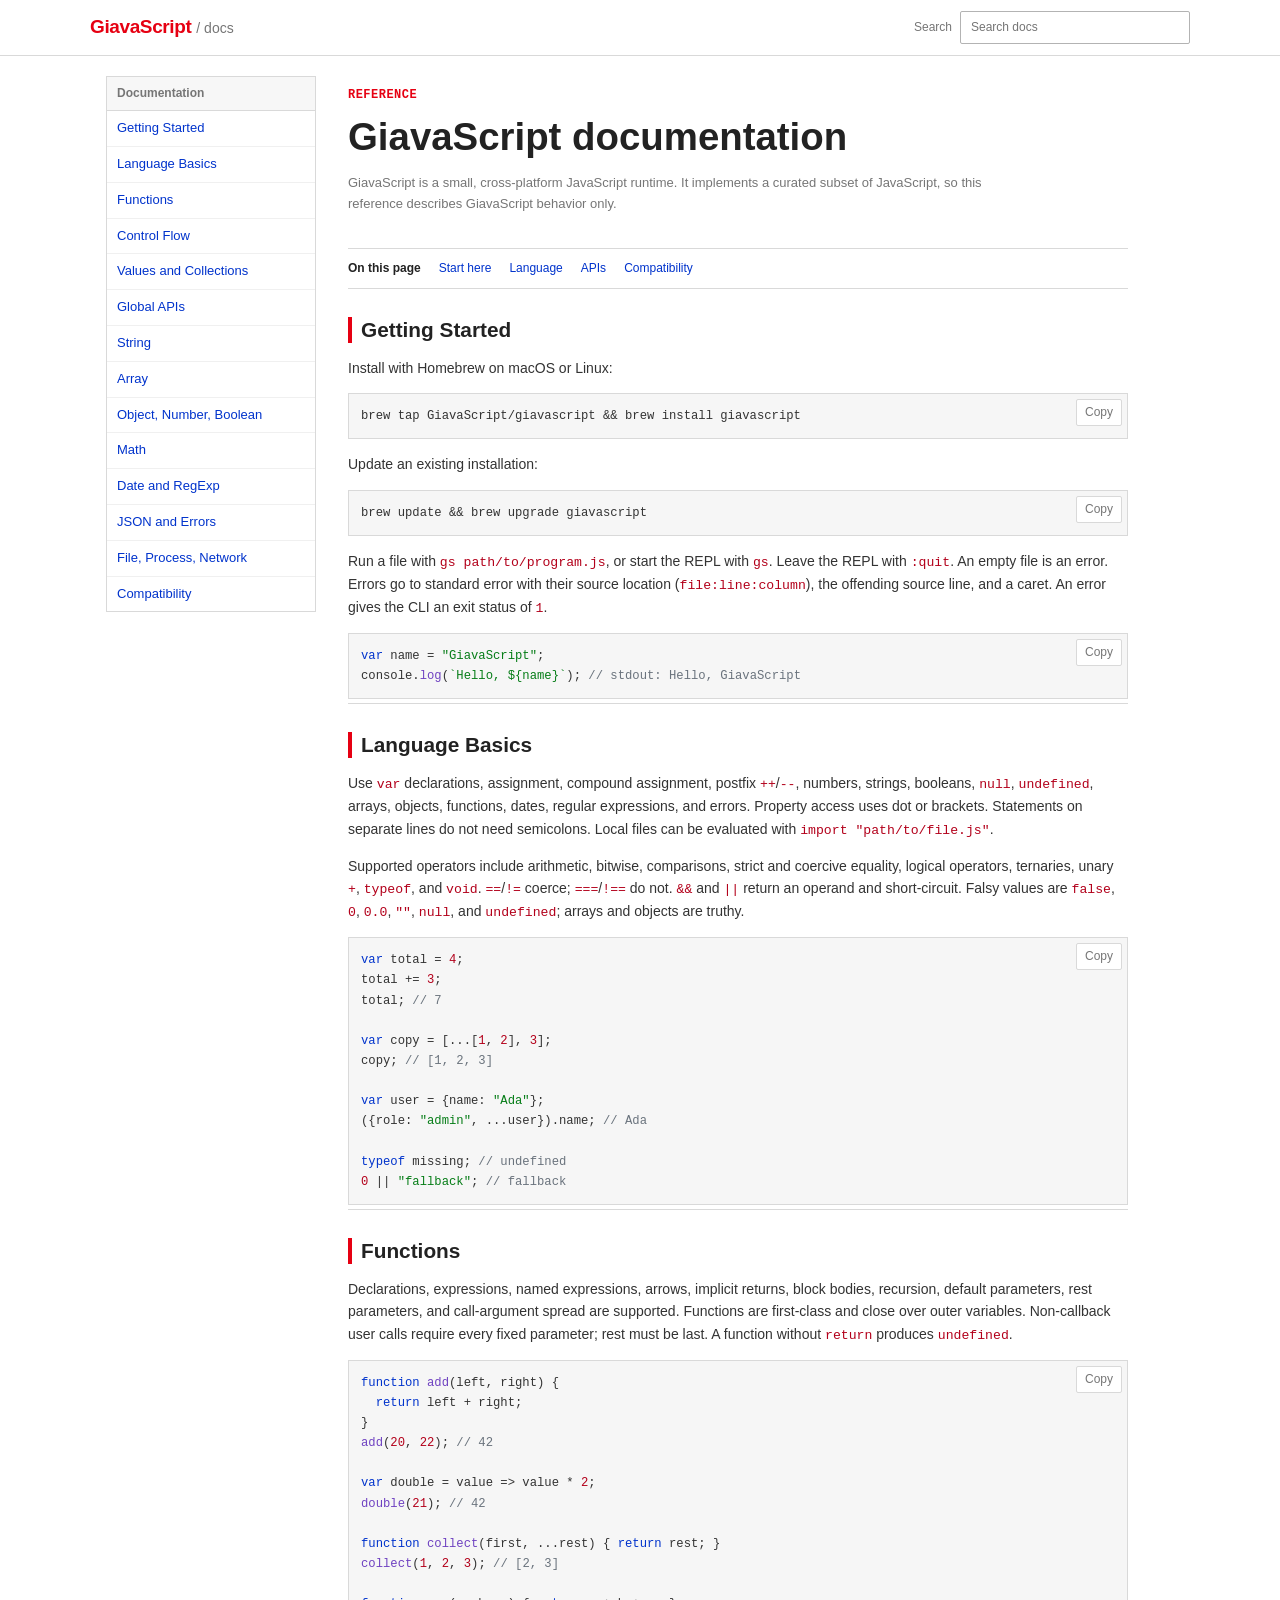
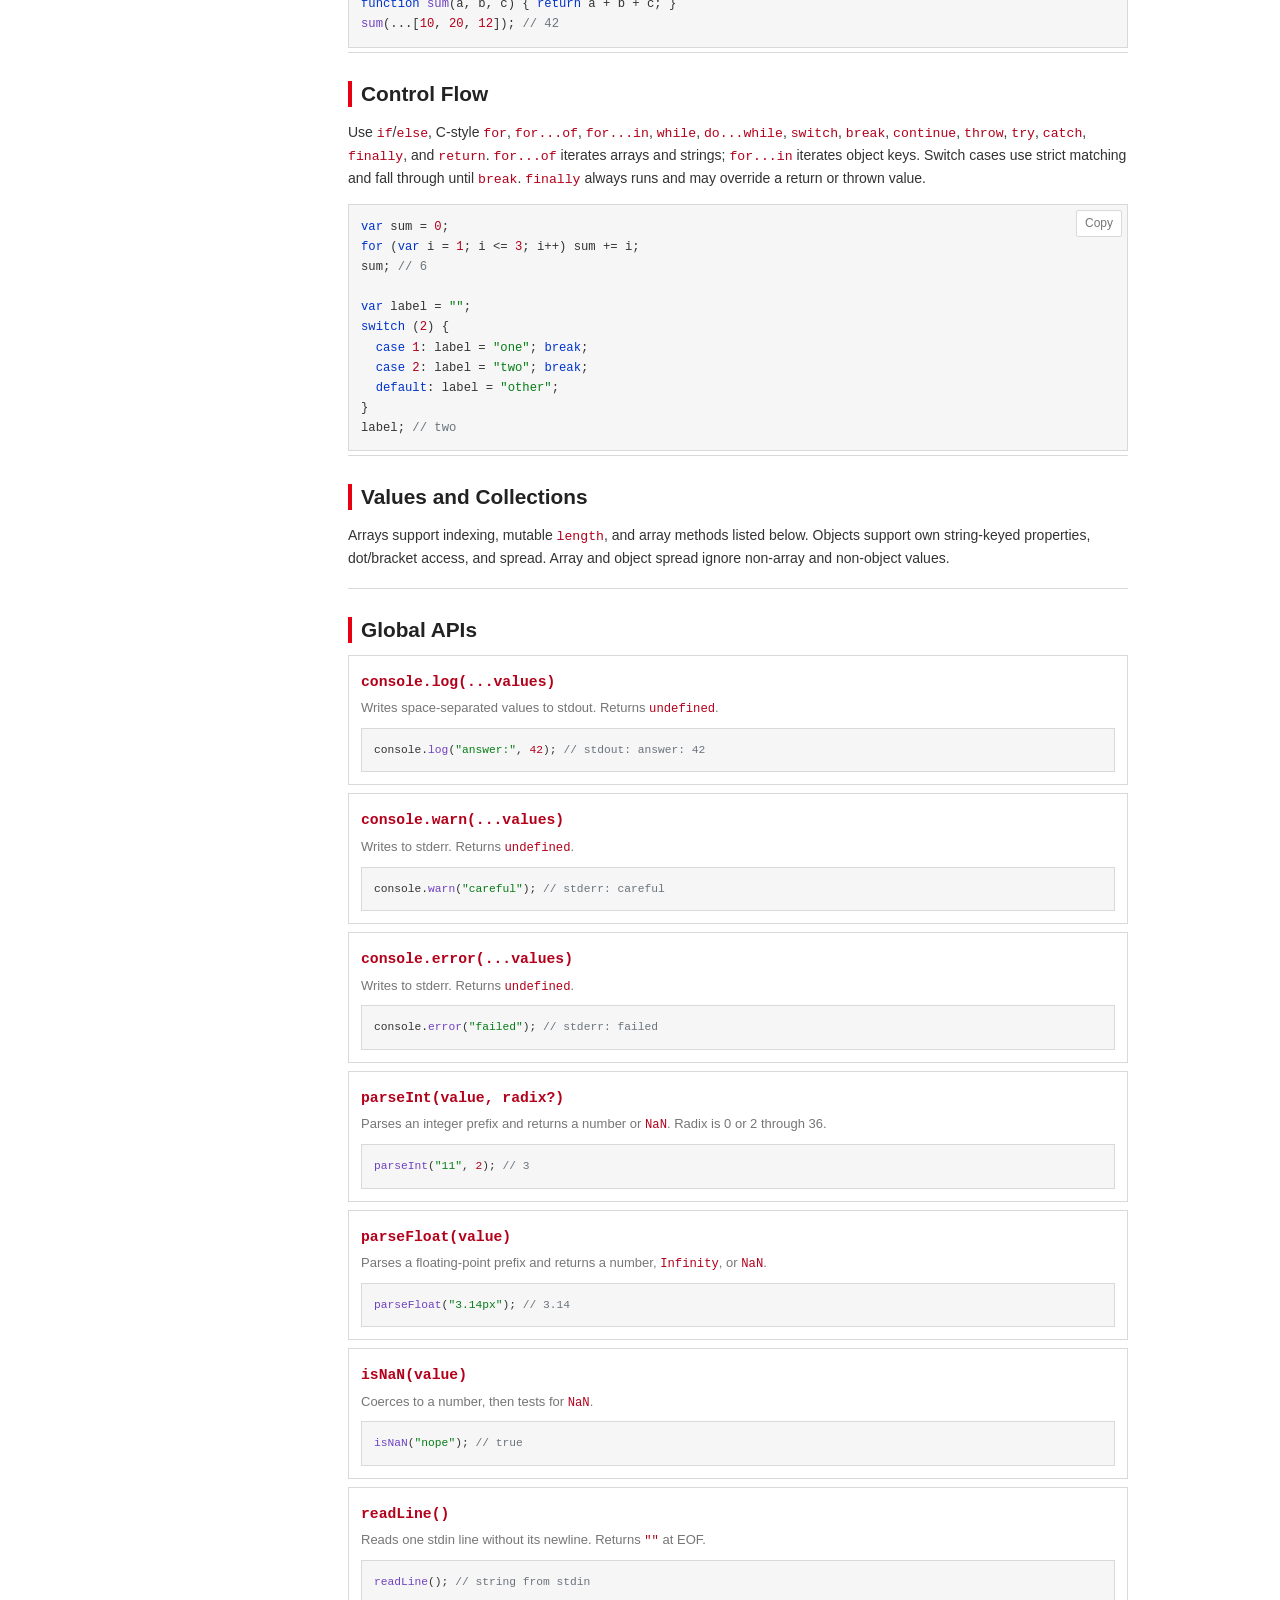
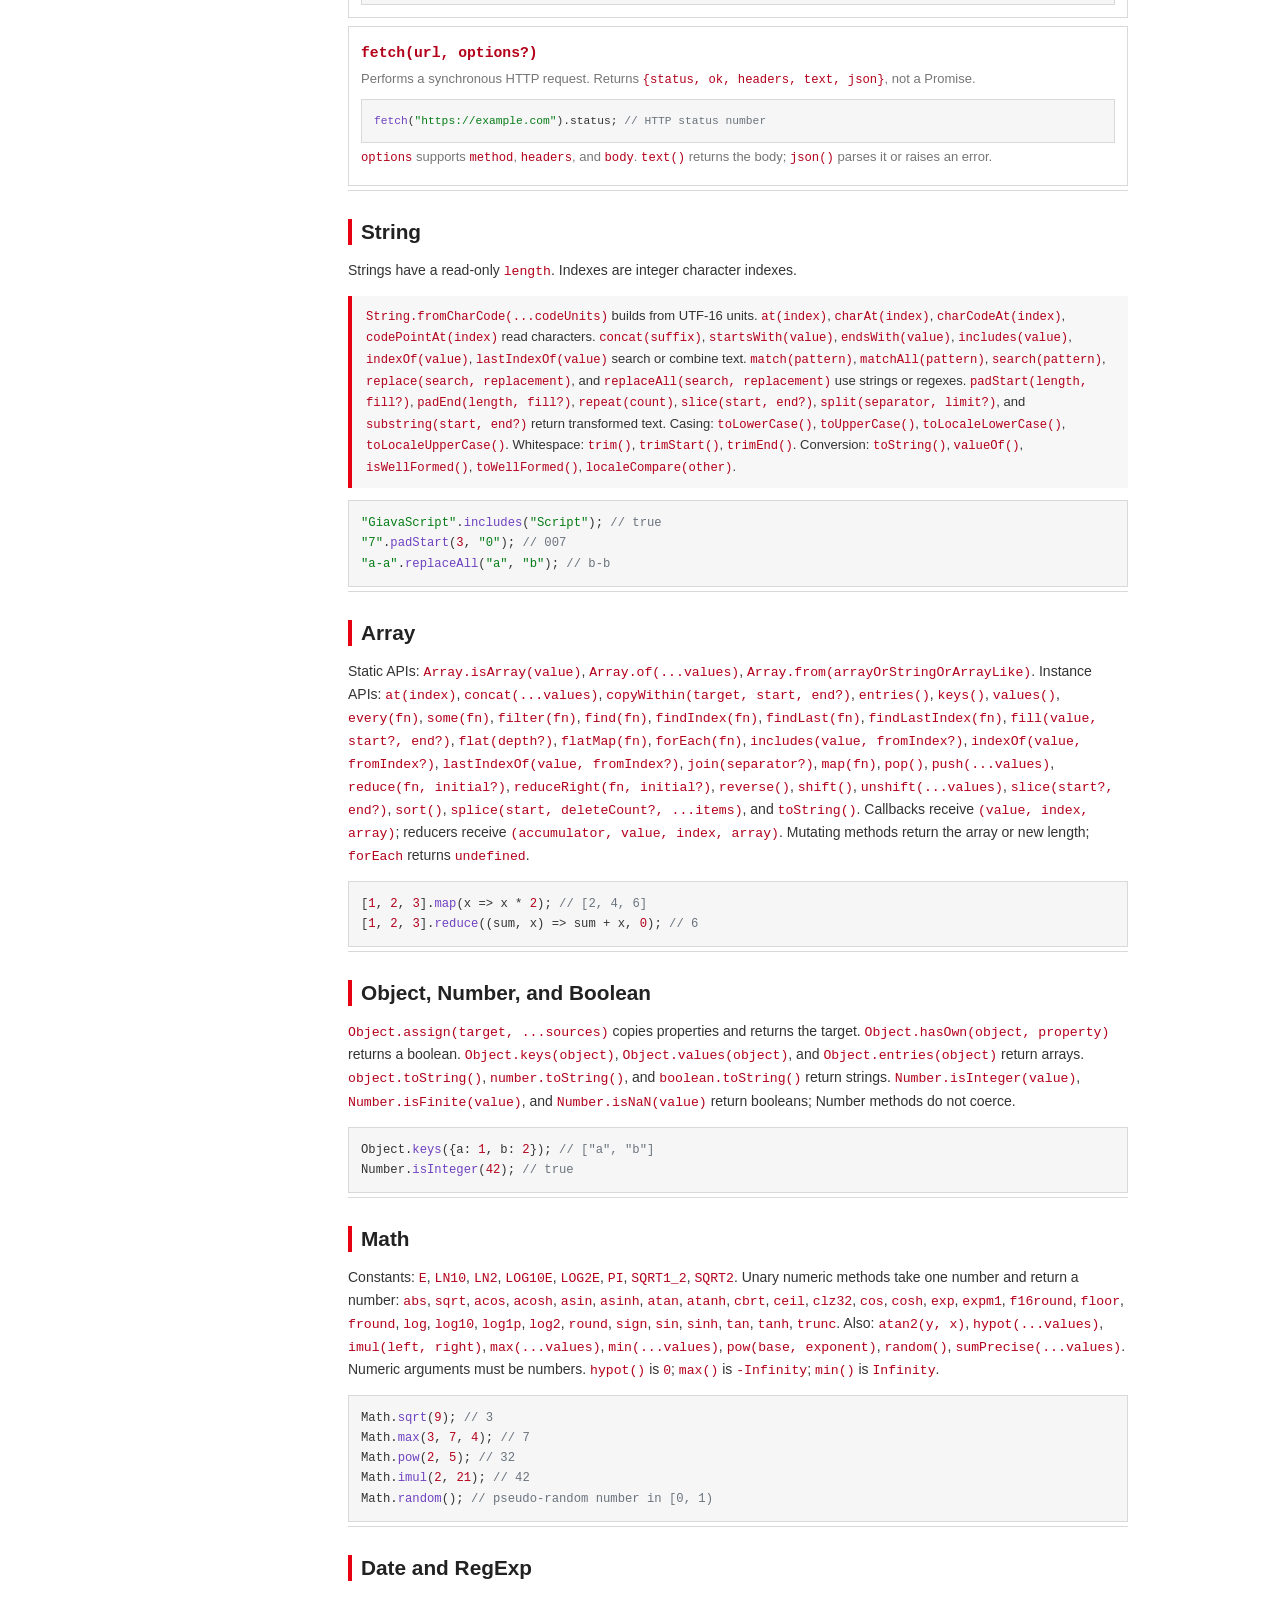
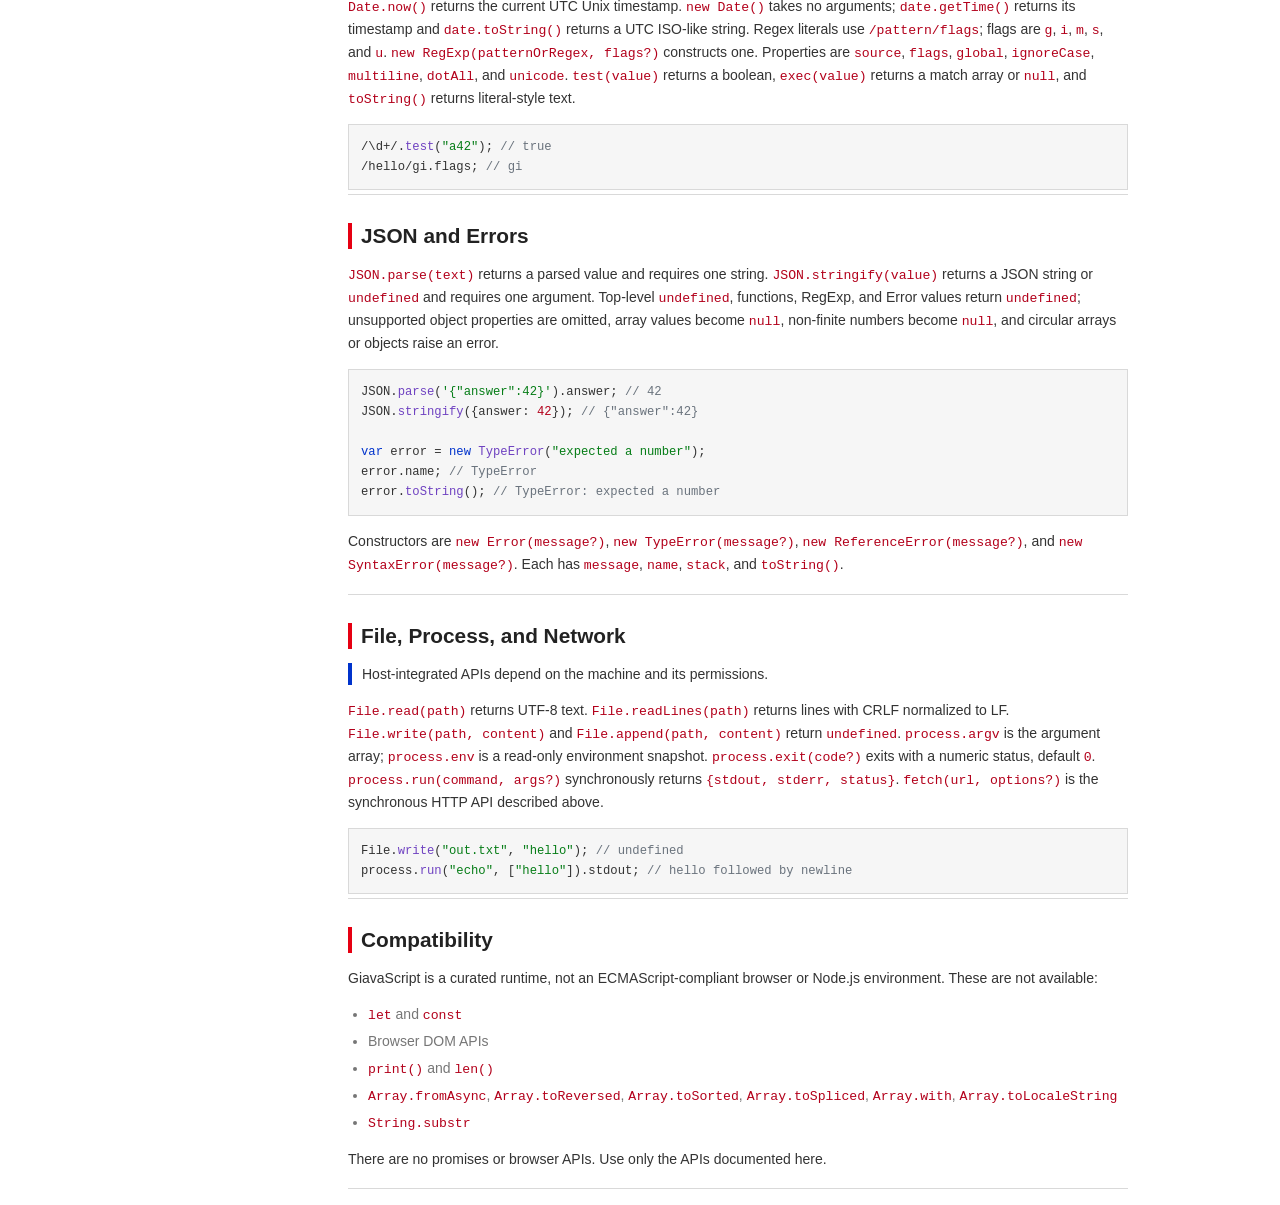
==== docs/index.html @ 6a7e3198 "Update site for v0.8.0 Bump the displayed version in the homepage badge and both footers, and descri" ====
<!doctype html>
<html lang="en">

<head>
  <meta charset="utf-8">
  <meta name="viewport" content="width=device-width, initial-scale=1">
  <title>GiavaScript docs</title>
  <meta name="description" content="Documentation for the GiavaScript runtime.">
  <link rel="stylesheet" href="style.css">
</head>

<body>
  <header class="topbar">
    <a class="brand" href="../">GiavaScript <span>/ docs</span></a>
    <button class="menu" type="button" aria-expanded="false" aria-controls="sidebar">Menu</button>
    <label class="search"><span>Search</span><input id="search" type="search" placeholder="Search docs"
        autocomplete="off"></label>
  </header>
  <div class="layout">
    <aside id="sidebar" class="sidebar">
      <nav aria-label="Documentation">
        <a href="#start">Getting Started</a>
        <a href="#language">Language Basics</a>
        <a href="#functions">Functions</a>
        <a href="#control">Control Flow</a>
        <a href="#values">Values and Collections</a>
        <a href="#global">Global APIs</a>
        <a href="#string">String</a>
        <a href="#array">Array</a>
        <a href="#objects">Object, Number, Boolean</a>
        <a href="#math">Math</a>
        <a href="#date">Date and RegExp</a>
        <a href="#json">JSON and Errors</a>
        <a href="#host">File, Process, Network</a>
        <a href="#compatibility">Compatibility</a>
      </nav>
    </aside>
    <main class="content">
      <div class="intro">
        <p class="eyebrow">Reference</p>
        <h1>GiavaScript documentation</h1>
        <p>GiavaScript is a small, cross-platform JavaScript runtime. It implements a curated subset of JavaScript, so
          this reference describes GiavaScript behavior only.</p>
      </div>
      <aside class="toc" aria-label="On this page"><strong>On this page</strong><a href="#start">Start here</a><a
          href="#language">Language</a><a href="#global">APIs</a><a href="#compatibility">Compatibility</a></aside>

      <section id="start" class="doc-section">
        <h2>Getting Started</h2>
        <p>Install with Homebrew on macOS or Linux:</p>
        <div class="code-wrap"><button class="copy" type="button">Copy</button>
          <pre><code>brew tap GiavaScript/giavascript &amp;&amp; brew install giavascript</code></pre>
        </div>
        <p>Update an existing installation:</p>
        <div class="code-wrap"><button class="copy" type="button">Copy</button>
          <pre><code>brew update &amp;&amp; brew upgrade giavascript</code></pre>
        </div>
        <p>Run a file with <code>gs path/to/program.js</code>, or start the REPL with <code>gs</code>. Leave the REPL
          with <code>:quit</code>. An empty file is an error. Errors go to standard error with their source location
          (<code>file:line:column</code>), the offending source line, and a caret. An error gives the CLI an exit
          status of <code>1</code>.</p>
        <div class="code-wrap"><button class="copy" type="button">Copy</button>
          <pre><code>var name = "GiavaScript";
console.log(`Hello, ${name}`); // stdout: Hello, GiavaScript</code></pre>
        </div>
      </section>

      <section id="language" class="doc-section">
        <h2>Language Basics</h2>
        <p>Use <code>var</code> declarations, assignment, compound assignment, postfix <code>++</code>/<code>--</code>,
          numbers, strings, booleans, <code>null</code>, <code>undefined</code>, arrays, objects, functions, dates,
          regular expressions, and errors. Property access uses dot or brackets. Statements on separate lines do not
          need semicolons. Local files can be evaluated with <code>import "path/to/file.js"</code>.</p>
        <p>Supported operators include arithmetic, bitwise, comparisons, strict and coercive equality, logical
          operators, ternaries, unary <code>+</code>, <code>typeof</code>, and <code>void</code>.
          <code>==</code>/<code>!=</code> coerce; <code>===</code>/<code>!==</code> do not. <code>&amp;&amp;</code> and
          <code>||</code> return an operand and short-circuit. Falsy values are <code>false</code>, <code>0</code>,
          <code>0.0</code>, <code>""</code>, <code>null</code>, and <code>undefined</code>; arrays and objects are
          truthy.</p>
        <div class="code-wrap"><button class="copy" type="button">Copy</button>
          <pre><code>var total = 4;
total += 3;
total; // 7

var copy = [...[1, 2], 3];
copy; // [1, 2, 3]

var user = {name: "Ada"};
({role: "admin", ...user}).name; // Ada

typeof missing; // undefined
0 || "fallback"; // fallback</code></pre>
        </div>
      </section>

      <section id="functions" class="doc-section">
        <h2>Functions</h2>
        <p>Declarations, expressions, named expressions, arrows, implicit returns, block bodies, recursion, default
          parameters, rest parameters, and call-argument spread are supported. Functions are first-class and close over
          outer variables. Non-callback user calls require every fixed parameter; rest must be last. A function without
          <code>return</code> produces <code>undefined</code>.</p>
        <div class="code-wrap"><button class="copy" type="button">Copy</button>
          <pre><code>function add(left, right) {
  return left + right;
}
add(20, 22); // 42

var double = value =&gt; value * 2;
double(21); // 42

function collect(first, ...rest) { return rest; }
collect(1, 2, 3); // [2, 3]

function sum(a, b, c) { return a + b + c; }
sum(...[10, 20, 12]); // 42</code></pre>
        </div>
      </section>

      <section id="control" class="doc-section">
        <h2>Control Flow</h2>
        <p>Use <code>if</code>/<code>else</code>, C-style <code>for</code>, <code>for...of</code>,
          <code>for...in</code>, <code>while</code>, <code>do...while</code>, <code>switch</code>, <code>break</code>,
          <code>continue</code>, <code>throw</code>, <code>try</code>, <code>catch</code>, <code>finally</code>, and
          <code>return</code>. <code>for...of</code> iterates arrays and strings; <code>for...in</code> iterates object
          keys. Switch cases use strict matching and fall through until <code>break</code>. <code>finally</code> always
          runs and may override a return or thrown value.</p>
        <div class="code-wrap"><button class="copy" type="button">Copy</button>
          <pre><code>var sum = 0;
for (var i = 1; i &lt;= 3; i++) sum += i;
sum; // 6

var label = "";
switch (2) {
  case 1: label = "one"; break;
  case 2: label = "two"; break;
  default: label = "other";
}
label; // two</code></pre>
        </div>
      </section>

      <section id="values" class="doc-section">
        <h2>Values and Collections</h2>
        <p>Arrays support indexing, mutable <code>length</code>, and array methods listed below. Objects support own
          string-keyed properties, dot/bracket access, and spread. Array and object spread ignore non-array and
          non-object values.</p>
      </section>

      <section id="global" class="doc-section">
        <h2>Global APIs</h2>
        <div class="api-grid">
          <article>
            <h3><code>console.log(...values)</code></h3>
            <p>Writes space-separated values to stdout. Returns <code>undefined</code>.</p>
            <pre><code>console.log("answer:", 42); // stdout: answer: 42</code></pre>
          </article>
          <article>
            <h3><code>console.warn(...values)</code></h3>
            <p>Writes to stderr. Returns <code>undefined</code>.</p>
            <pre><code>console.warn("careful"); // stderr: careful</code></pre>
          </article>
          <article>
            <h3><code>console.error(...values)</code></h3>
            <p>Writes to stderr. Returns <code>undefined</code>.</p>
            <pre><code>console.error("failed"); // stderr: failed</code></pre>
          </article>
          <article>
            <h3><code>parseInt(value, radix?)</code></h3>
            <p>Parses an integer prefix and returns a number or <code>NaN</code>. Radix is 0 or 2 through 36.</p>
            <pre><code>parseInt("11", 2); // 3</code></pre>
          </article>
          <article>
            <h3><code>parseFloat(value)</code></h3>
            <p>Parses a floating-point prefix and returns a number, <code>Infinity</code>, or <code>NaN</code>.</p>
            <pre><code>parseFloat("3.14px"); // 3.14</code></pre>
          </article>
          <article>
            <h3><code>isNaN(value)</code></h3>
            <p>Coerces to a number, then tests for <code>NaN</code>.</p>
            <pre><code>isNaN("nope"); // true</code></pre>
          </article>
          <article>
            <h3><code>readLine()</code></h3>
            <p>Reads one stdin line without its newline. Returns <code>""</code> at EOF.</p>
            <pre><code>readLine(); // string from stdin</code></pre>
          </article>
          <article>
            <h3><code>fetch(url, options?)</code></h3>
            <p>Performs a synchronous HTTP request. Returns <code>{status, ok, headers, text, json}</code>, not a
              Promise.</p>
            <pre><code>fetch("https://example.com").status; // HTTP status number</code></pre>
            <p><code>options</code> supports <code>method</code>, <code>headers</code>, and <code>body</code>.
              <code>text()</code> returns the body; <code>json()</code> parses it or raises an error.</p>
          </article>
        </div>
      </section>

      <section id="string" class="doc-section">
        <h2>String</h2>
        <p>Strings have a read-only <code>length</code>. Indexes are integer character indexes.</p>
        <div class="api-table"><code>String.fromCharCode(...codeUnits)</code> builds from UTF-16 units.
          <code>at(index)</code>, <code>charAt(index)</code>, <code>charCodeAt(index)</code>,
          <code>codePointAt(index)</code> read characters. <code>concat(suffix)</code>, <code>startsWith(value)</code>,
          <code>endsWith(value)</code>, <code>includes(value)</code>, <code>indexOf(value)</code>,
          <code>lastIndexOf(value)</code> search or combine text. <code>match(pattern)</code>,
          <code>matchAll(pattern)</code>, <code>search(pattern)</code>, <code>replace(search, replacement)</code>, and
          <code>replaceAll(search, replacement)</code> use strings or regexes. <code>padStart(length, fill?)</code>,
          <code>padEnd(length, fill?)</code>, <code>repeat(count)</code>, <code>slice(start, end?)</code>,
          <code>split(separator, limit?)</code>, and <code>substring(start, end?)</code> return transformed text.
          Casing: <code>toLowerCase()</code>, <code>toUpperCase()</code>, <code>toLocaleLowerCase()</code>,
          <code>toLocaleUpperCase()</code>. Whitespace: <code>trim()</code>, <code>trimStart()</code>,
          <code>trimEnd()</code>. Conversion: <code>toString()</code>, <code>valueOf()</code>,
          <code>isWellFormed()</code>, <code>toWellFormed()</code>, <code>localeCompare(other)</code>.</div>
        <pre><code>"GiavaScript".includes("Script"); // true
"7".padStart(3, "0"); // 007
"a-a".replaceAll("a", "b"); // b-b</code></pre>
      </section>

      <section id="array" class="doc-section">
        <h2>Array</h2>
        <p>Static APIs: <code>Array.isArray(value)</code>, <code>Array.of(...values)</code>,
          <code>Array.from(arrayOrStringOrArrayLike)</code>. Instance APIs: <code>at(index)</code>,
          <code>concat(...values)</code>, <code>copyWithin(target, start, end?)</code>, <code>entries()</code>,
          <code>keys()</code>, <code>values()</code>, <code>every(fn)</code>, <code>some(fn)</code>,
          <code>filter(fn)</code>, <code>find(fn)</code>, <code>findIndex(fn)</code>, <code>findLast(fn)</code>,
          <code>findLastIndex(fn)</code>, <code>fill(value, start?, end?)</code>, <code>flat(depth?)</code>,
          <code>flatMap(fn)</code>, <code>forEach(fn)</code>, <code>includes(value, fromIndex?)</code>,
          <code>indexOf(value, fromIndex?)</code>, <code>lastIndexOf(value, fromIndex?)</code>,
          <code>join(separator?)</code>, <code>map(fn)</code>, <code>pop()</code>, <code>push(...values)</code>,
          <code>reduce(fn, initial?)</code>, <code>reduceRight(fn, initial?)</code>, <code>reverse()</code>,
          <code>shift()</code>, <code>unshift(...values)</code>, <code>slice(start?, end?)</code>, <code>sort()</code>,
          <code>splice(start, deleteCount?, ...items)</code>, and <code>toString()</code>. Callbacks receive
          <code>(value, index, array)</code>; reducers receive <code>(accumulator, value, index, array)</code>. Mutating
          methods return the array or new length; <code>forEach</code> returns <code>undefined</code>.</p>
        <pre><code>[1, 2, 3].map(x =&gt; x * 2); // [2, 4, 6]
[1, 2, 3].reduce((sum, x) =&gt; sum + x, 0); // 6</code></pre>
      </section>

      <section id="objects" class="doc-section">
        <h2>Object, Number, and Boolean</h2>
        <p><code>Object.assign(target, ...sources)</code> copies properties and returns the target.
          <code>Object.hasOwn(object, property)</code> returns a boolean. <code>Object.keys(object)</code>,
          <code>Object.values(object)</code>, and <code>Object.entries(object)</code> return arrays.
          <code>object.toString()</code>, <code>number.toString()</code>, and <code>boolean.toString()</code> return
          strings. <code>Number.isInteger(value)</code>, <code>Number.isFinite(value)</code>, and
          <code>Number.isNaN(value)</code> return booleans; Number methods do not coerce.</p>
        <pre><code>Object.keys({a: 1, b: 2}); // ["a", "b"]
Number.isInteger(42); // true</code></pre>
      </section>

      <section id="math" class="doc-section">
        <h2>Math</h2>
        <p>Constants: <code>E</code>, <code>LN10</code>, <code>LN2</code>, <code>LOG10E</code>, <code>LOG2E</code>,
          <code>PI</code>, <code>SQRT1_2</code>, <code>SQRT2</code>. Unary numeric methods take one number and return a
          number: <code>abs</code>, <code>sqrt</code>, <code>acos</code>, <code>acosh</code>, <code>asin</code>,
          <code>asinh</code>, <code>atan</code>, <code>atanh</code>, <code>cbrt</code>, <code>ceil</code>,
          <code>clz32</code>, <code>cos</code>, <code>cosh</code>, <code>exp</code>, <code>expm1</code>,
          <code>f16round</code>, <code>floor</code>, <code>fround</code>, <code>log</code>, <code>log10</code>,
          <code>log1p</code>, <code>log2</code>, <code>round</code>, <code>sign</code>, <code>sin</code>,
          <code>sinh</code>, <code>tan</code>, <code>tanh</code>, <code>trunc</code>. Also: <code>atan2(y, x)</code>,
          <code>hypot(...values)</code>, <code>imul(left, right)</code>, <code>max(...values)</code>,
          <code>min(...values)</code>, <code>pow(base, exponent)</code>, <code>random()</code>,
          <code>sumPrecise(...values)</code>. Numeric arguments must be numbers. <code>hypot()</code> is <code>0</code>;
          <code>max()</code> is <code>-Infinity</code>; <code>min()</code> is <code>Infinity</code>.</p>
        <pre><code>Math.sqrt(9); // 3
Math.max(3, 7, 4); // 7
Math.pow(2, 5); // 32
Math.imul(2, 21); // 42
Math.random(); // pseudo-random number in [0, 1)</code></pre>
      </section>

      <section id="date" class="doc-section">
        <h2>Date and RegExp</h2>
        <p><code>Date.now()</code> returns the current UTC Unix timestamp. <code>new Date()</code> takes no arguments;
          <code>date.getTime()</code> returns its timestamp and <code>date.toString()</code> returns a UTC ISO-like
          string. Regex literals use <code>/pattern/flags</code>; flags are <code>g</code>, <code>i</code>,
          <code>m</code>, <code>s</code>, and <code>u</code>. <code>new RegExp(patternOrRegex, flags?)</code> constructs
          one. Properties are <code>source</code>, <code>flags</code>, <code>global</code>, <code>ignoreCase</code>,
          <code>multiline</code>, <code>dotAll</code>, and <code>unicode</code>. <code>test(value)</code> returns a
          boolean, <code>exec(value)</code> returns a match array or <code>null</code>, and <code>toString()</code>
          returns literal-style text.</p>
        <pre><code>/\d+/.test("a42"); // true
/hello/gi.flags; // gi</code></pre>
      </section>

      <section id="json" class="doc-section">
        <h2>JSON and Errors</h2>
        <p><code>JSON.parse(text)</code> returns a parsed value and requires one string.
          <code>JSON.stringify(value)</code> returns a JSON string or <code>undefined</code> and requires one argument.
          Top-level <code>undefined</code>, functions, RegExp, and Error values return <code>undefined</code>;
          unsupported object properties are omitted, array values become <code>null</code>, non-finite numbers become
          <code>null</code>, and circular arrays or objects raise an error.</p>
        <pre><code>JSON.parse('{"answer":42}').answer; // 42
JSON.stringify({answer: 42}); // {"answer":42}

var error = new TypeError("expected a number");
error.name; // TypeError
error.toString(); // TypeError: expected a number</code></pre>
        <p>Constructors are <code>new Error(message?)</code>, <code>new TypeError(message?)</code>,
          <code>new ReferenceError(message?)</code>, and <code>new SyntaxError(message?)</code>. Each has
          <code>message</code>, <code>name</code>, <code>stack</code>, and <code>toString()</code>.</p>
      </section>

      <section id="host" class="doc-section">
        <h2>File, Process, and Network</h2>
        <p class="note">Host-integrated APIs depend on the machine and its permissions.</p>
        <p><code>File.read(path)</code> returns UTF-8 text. <code>File.readLines(path)</code> returns lines with CRLF
          normalized to LF. <code>File.write(path, content)</code> and <code>File.append(path, content)</code> return
          <code>undefined</code>. <code>process.argv</code> is the argument array; <code>process.env</code> is a
          read-only environment snapshot. <code>process.exit(code?)</code> exits with a numeric status, default
          <code>0</code>. <code>process.run(command, args?)</code> synchronously returns
          <code>{stdout, stderr, status}</code>. <code>fetch(url, options?)</code> is the synchronous HTTP API described
          above.</p>
        <pre><code>File.write("out.txt", "hello"); // undefined
process.run("echo", ["hello"]).stdout; // hello followed by newline</code></pre>
      </section>

      <section id="compatibility" class="doc-section">
        <h2>Compatibility</h2>
        <p>GiavaScript is a curated runtime, not an ECMAScript-compliant browser or Node.js environment. These are not
          available:</p>
        <ul class="not-available">
          <li><code>let</code> and <code>const</code></li>
          <li>Browser DOM APIs</li>
          <li><code>print()</code> and <code>len()</code></li>
          <li><code>Array.fromAsync</code>, <code>Array.toReversed</code>, <code>Array.toSorted</code>,
            <code>Array.toSpliced</code>, <code>Array.with</code>, <code>Array.toLocaleString</code></li>
          <li><code>String.substr</code></li>
        </ul>
        <p>There are no promises or browser APIs. Use only the APIs documented here.</p>
      </section>
    </main>
  </div>
  <footer class="footer">
    GiavaScript v0.8.0 &middot; <a href="https://github.com/GiavaScript/GiavaScript">Source</a> &middot;
    <a href="../">Home</a>
  </footer>
  <script src="docs.js"></script>
</body>

</html>
---- docs/style.css ----
:root {
    --bg: #ffffff;
    --panel: #f7f7f7;
    --line: #d9d9d9;
    --text: #222222;
    --muted: #767676;
    --red: #e60012;
    --blue: #0033cc;
    --code: #f6f6f6;
    --max: 1100px
}

* {
    box-sizing: border-box
}

html {
    scroll-behavior: smooth
}

body {
    margin: 0;
    background: var(--bg);
    color: var(--text);
    font: 14px/1.6 "Hiragino Kaku Gothic ProN", "Yu Gothic", Meiryo, -apple-system, BlinkMacSystemFont, "Segoe UI", sans-serif
}

a {
    color: var(--blue);
    text-decoration: none
}

a:hover {
    text-decoration: underline
}

code,
pre {
    font-family: ui-monospace, SFMono-Regular, Menlo, Consolas, monospace
}

code {
    color: #b3001b;
    font-size: .94em
}

pre code {
    color: #333
}

.topbar {
    height: 56px;
    border-bottom: 1px solid var(--line);
    display: flex;
    align-items: center;
    gap: 24px;
    padding: 0 max(16px, calc((100vw - var(--max))/2));
    position: sticky;
    top: 0;
    background: #fff;
    z-index: 3
}

.brand {
    color: var(--red);
    font-weight: 700;
    font-size: 19px;
    letter-spacing: -0.02em
}

.brand span {
    color: var(--muted);
    font-weight: 400;
    font-size: 14px;
    letter-spacing: 0
}

.search {
    margin-left: auto;
    display: flex;
    align-items: center;
    gap: 8px;
    color: var(--muted);
    font-size: 12px
}

.search input {
    width: 230px;
    border: 1px solid #b3b3b3;
    background: #fff;
    color: var(--text);
    padding: 6px 10px;
    border-radius: 2px;
    font: inherit
}

.search input:focus {
    outline: 1px solid var(--blue)
}

.menu {
    display: none;
    background: none;
    border: 1px solid var(--line);
    color: var(--text);
    padding: 6px 10px;
    font: inherit
}

.layout {
    display: grid;
    grid-template-columns: 210px minmax(0, 780px);
    gap: 32px;
    max-width: var(--max);
    margin: auto;
    padding: 20px 16px
}

.sidebar {
    position: sticky;
    top: 76px;
    align-self: start
}

.sidebar nav {
    display: grid;
    gap: 0;
    border: 1px solid var(--line)
}

.sidebar nav::before {
    content: "Documentation";
    display: block;
    padding: 7px 10px;
    background: var(--panel);
    border-bottom: 1px solid var(--line);
    color: var(--muted);
    font-size: 12px;
    font-weight: 700
}

.sidebar a {
    padding: 7px 10px;
    color: var(--blue);
    font-size: 13px;
    border-bottom: 1px solid #f0f0f0
}

.sidebar a:last-child {
    border-bottom: 0
}

.sidebar a:hover {
    background: #f2f6ff;
    text-decoration: none
}

.content {
    min-width: 0
}

.intro {
    border-bottom: 1px solid var(--line);
    padding-bottom: 20px
}

.eyebrow {
    color: var(--red);
    font: 700 12px ui-monospace, monospace;
    letter-spacing: .04em;
    text-transform: uppercase
}

.intro h1 {
    font-size: clamp(1.7rem, 4vw, 2.4rem);
    line-height: 1.2;
    margin: 6px 0 10px;
    font-weight: 700
}

.intro p:last-child {
    color: var(--muted);
    max-width: 680px;
    font-size: 13px
}

.toc {
    display: flex;
    gap: 18px;
    align-items: center;
    border-bottom: 1px solid var(--line);
    padding: 10px 0;
    font-size: 12px;
    overflow: auto;
    white-space: nowrap
}

.toc strong {
    color: var(--text)
}

.doc-section {
    padding: 28px 0 4px;
    border-bottom: 1px solid var(--line);
    scroll-margin-top: 76px
}

.doc-section h2 {
    font-size: 1.3rem;
    line-height: 1.25;
    margin: 0 0 12px;
    padding-left: 9px;
    border-left: 4px solid var(--red)
}

.doc-section h3 {
    font-size: 0.98rem;
    margin: 0 0 6px
}

.doc-section p {
    color: #333
}

.doc-section pre {
    margin: 12px 0 0;
    overflow: auto;
    background: var(--code);
    border: 1px solid var(--line);
    padding: 12px;
    color: #333;
    font-size: 13px;
    line-height: 1.55
}

.code-wrap {
    position: relative
}

.code-wrap pre {
    padding-right: 64px
}

.copy {
    position: absolute;
    right: 6px;
    top: 6px;
    background: #fff;
    border: 1px solid var(--line);
    color: var(--muted);
    padding: 3px 8px;
    cursor: pointer;
    font: inherit;
    font-size: 12px;
    border-radius: 2px
}

.copy:hover {
    color: var(--blue);
    border-color: #b3b3b3
}

.api-grid {
    display: grid;
    gap: 8px
}

.api-grid article {
    border: 1px solid var(--line);
    background: #fff;
    padding: 12px
}

.api-grid article h3 {
    margin-bottom: 4px
}

.api-grid article p {
    margin: 4px 0;
    color: var(--muted);
    font-size: 13px
}

.api-grid pre {
    font-size: 12px;
    margin-top: 8px
}

.api-table {
    border-left: 4px solid var(--red);
    padding: 10px 14px;
    background: var(--panel);
    color: #333;
    font-size: 13px
}

.note {
    border-left: 4px solid var(--blue);
    padding-left: 10px
}

.not-available {
    color: var(--muted);
    padding-left: 20px
}

.not-available li {
    margin: 4px 0
}

@media(max-width:800px) {
    .menu {
        display: block;
        order: 0
    }

    .brand {
        order: 1
    }

    .search {
        order: 2
    }

    .search span {
        display: none
    }

    .search input {
        width: min(35vw, 160px)
    }

    .layout {
        display: block;
        padding: 16px 12px
    }

    .sidebar {
        display: none;
        position: fixed;
        top: 56px;
        left: 0;
        right: 0;
        background: #fff;
        border-bottom: 1px solid var(--line);
        padding: 10px 12px;
        z-index: 2
    }

    .sidebar.open {
        display: block
    }

    .sidebar nav {
        border: 1px solid var(--line)
    }

    .toc {
        gap: 14px
    }

    .doc-section {
        padding-top: 24px
    }
}

.footer {
    border-top: 1px solid var(--line);
    padding: 16px max(16px, calc((100vw - var(--max))/2));
    color: var(--muted);
    font-size: 12px
}

.string {
    color: #067d17
}

.comment {
    color: #6a737d
}

.keyword {
    color: #0033cc
}

.number {
    color: #b3001b
}

.func {
    color: #6f42c1
}
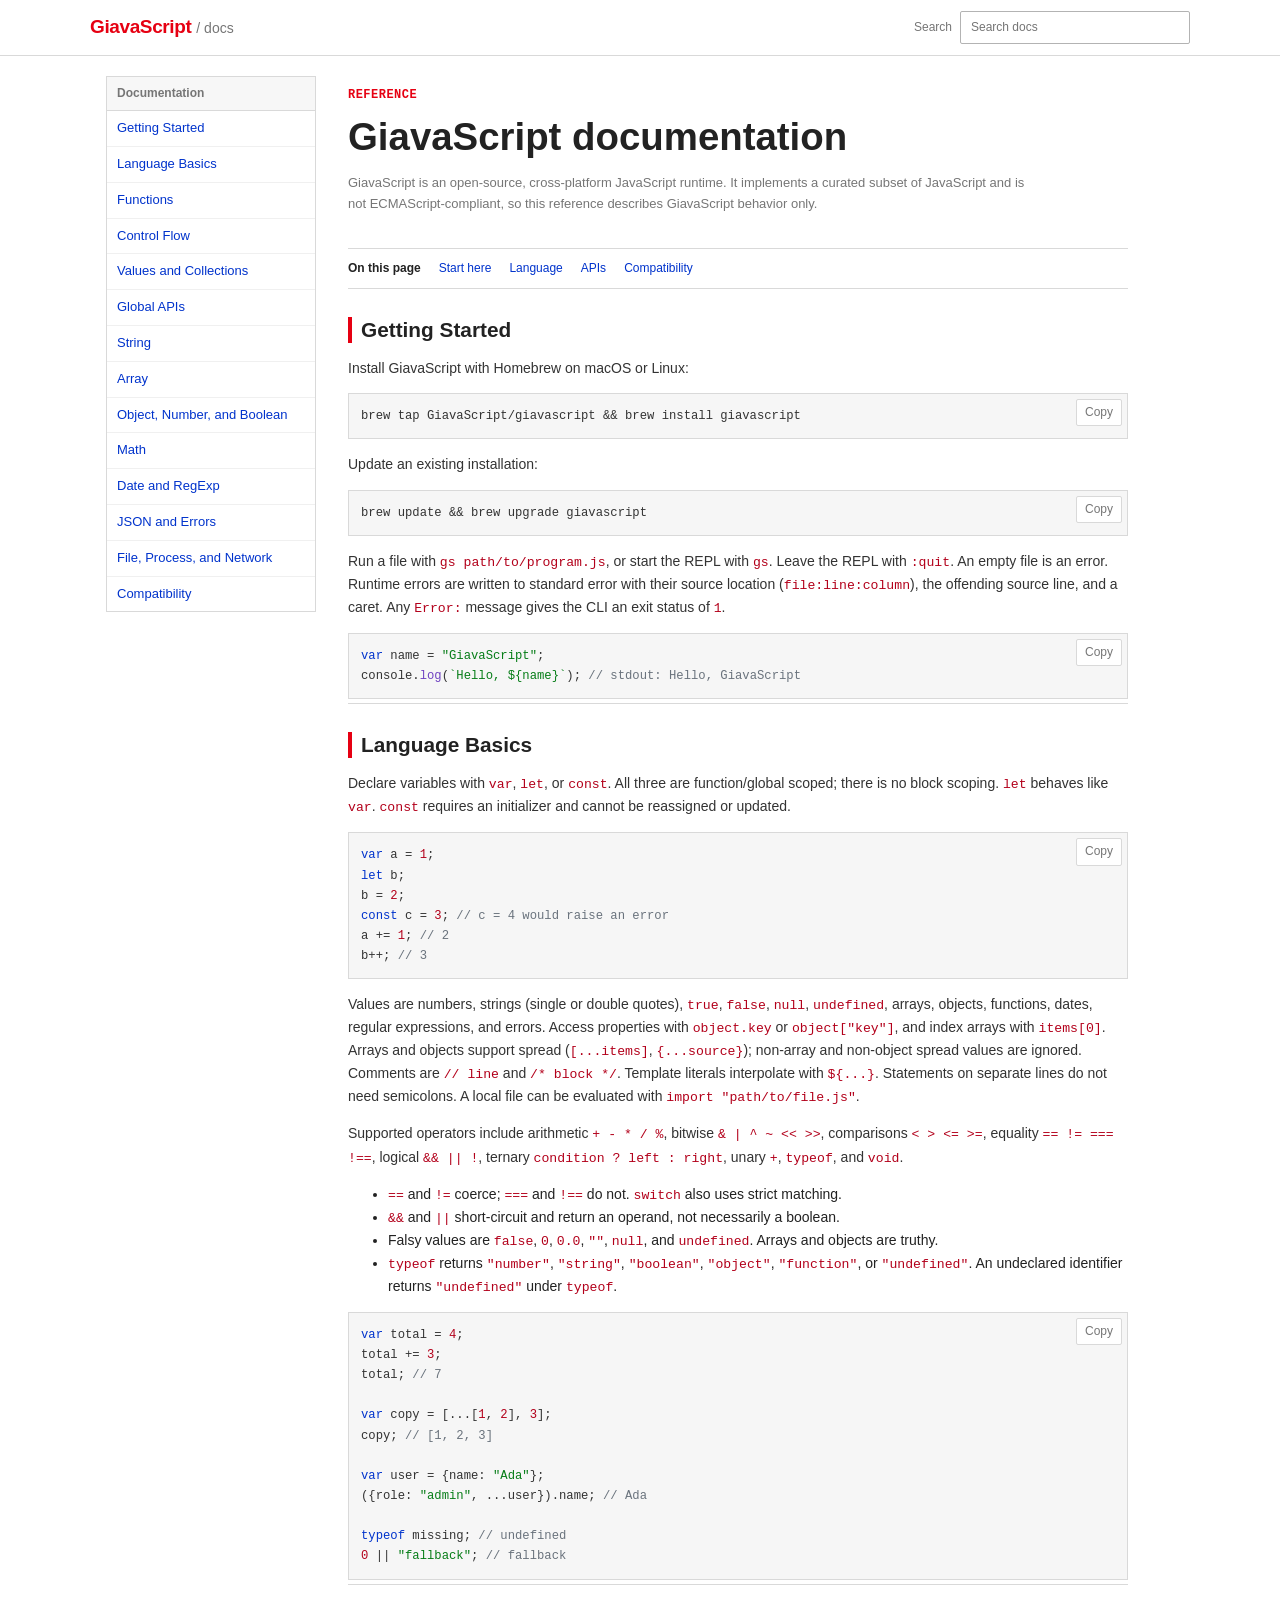
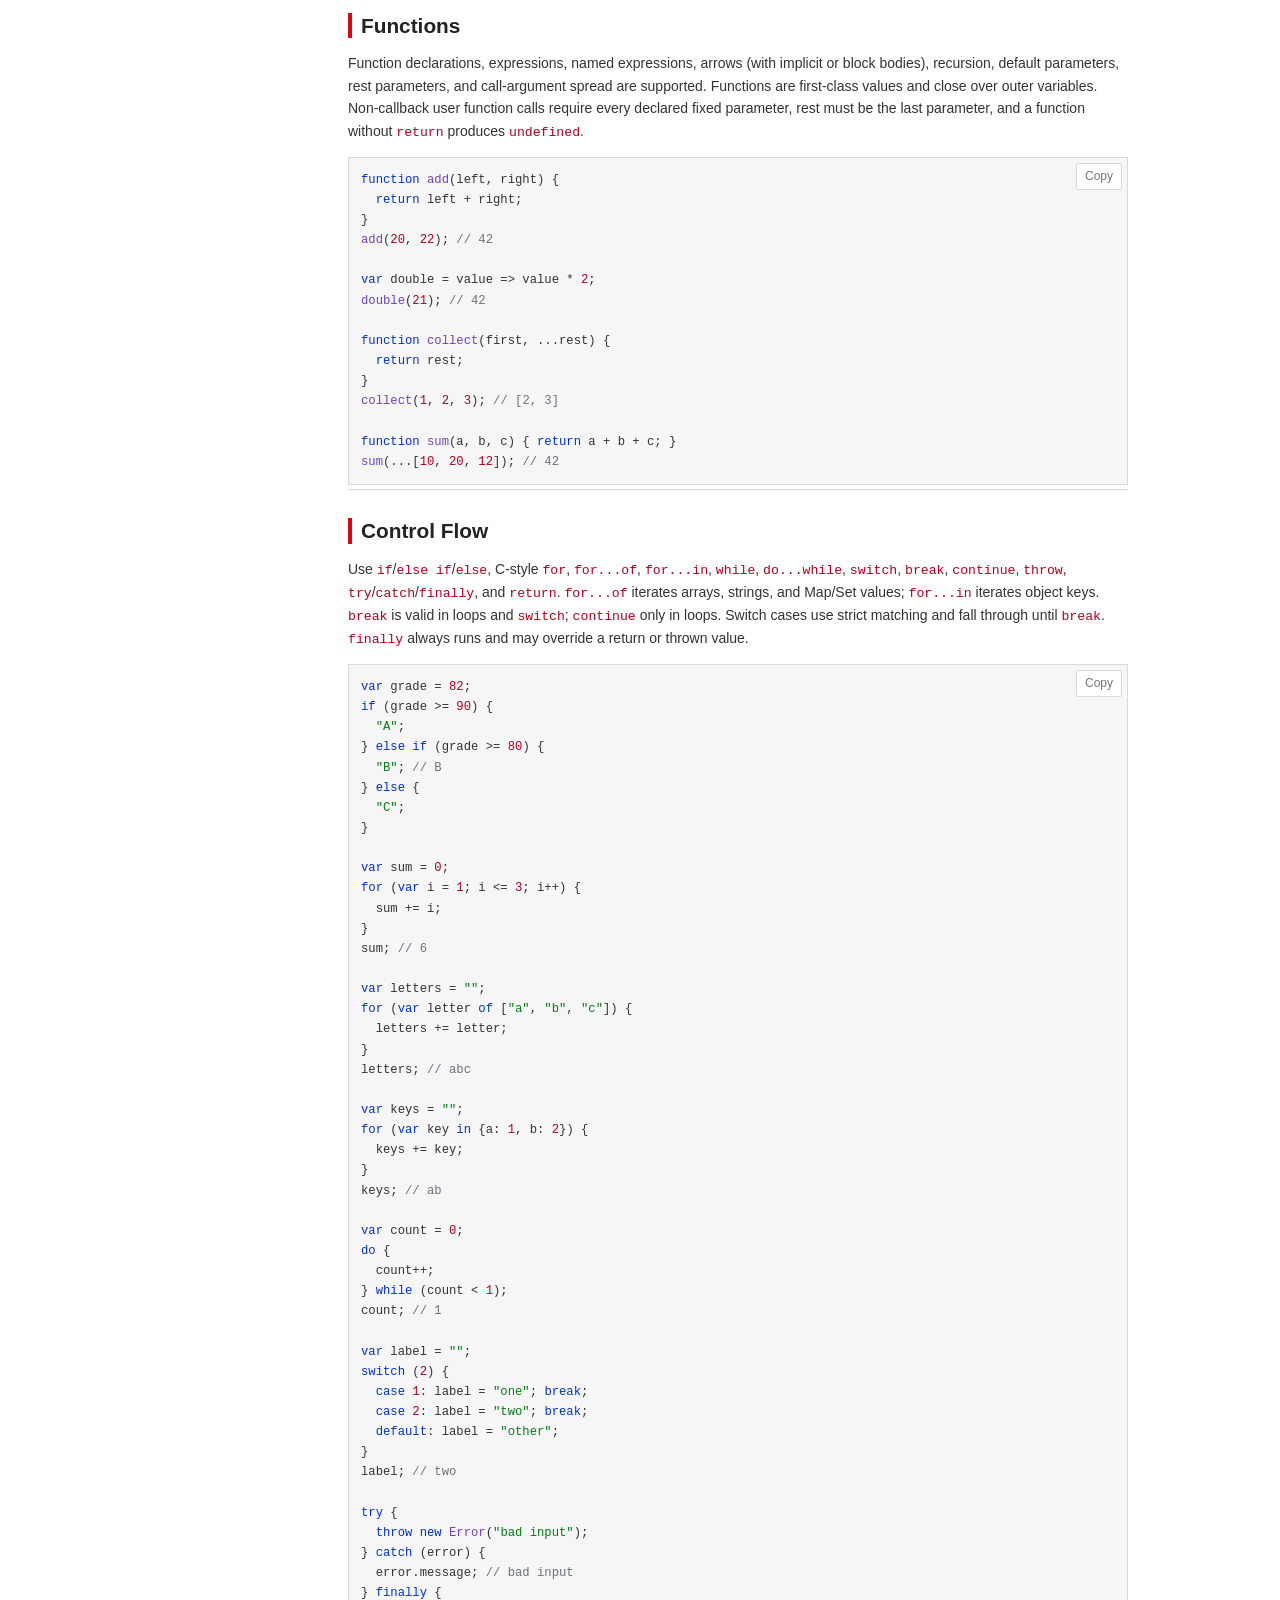
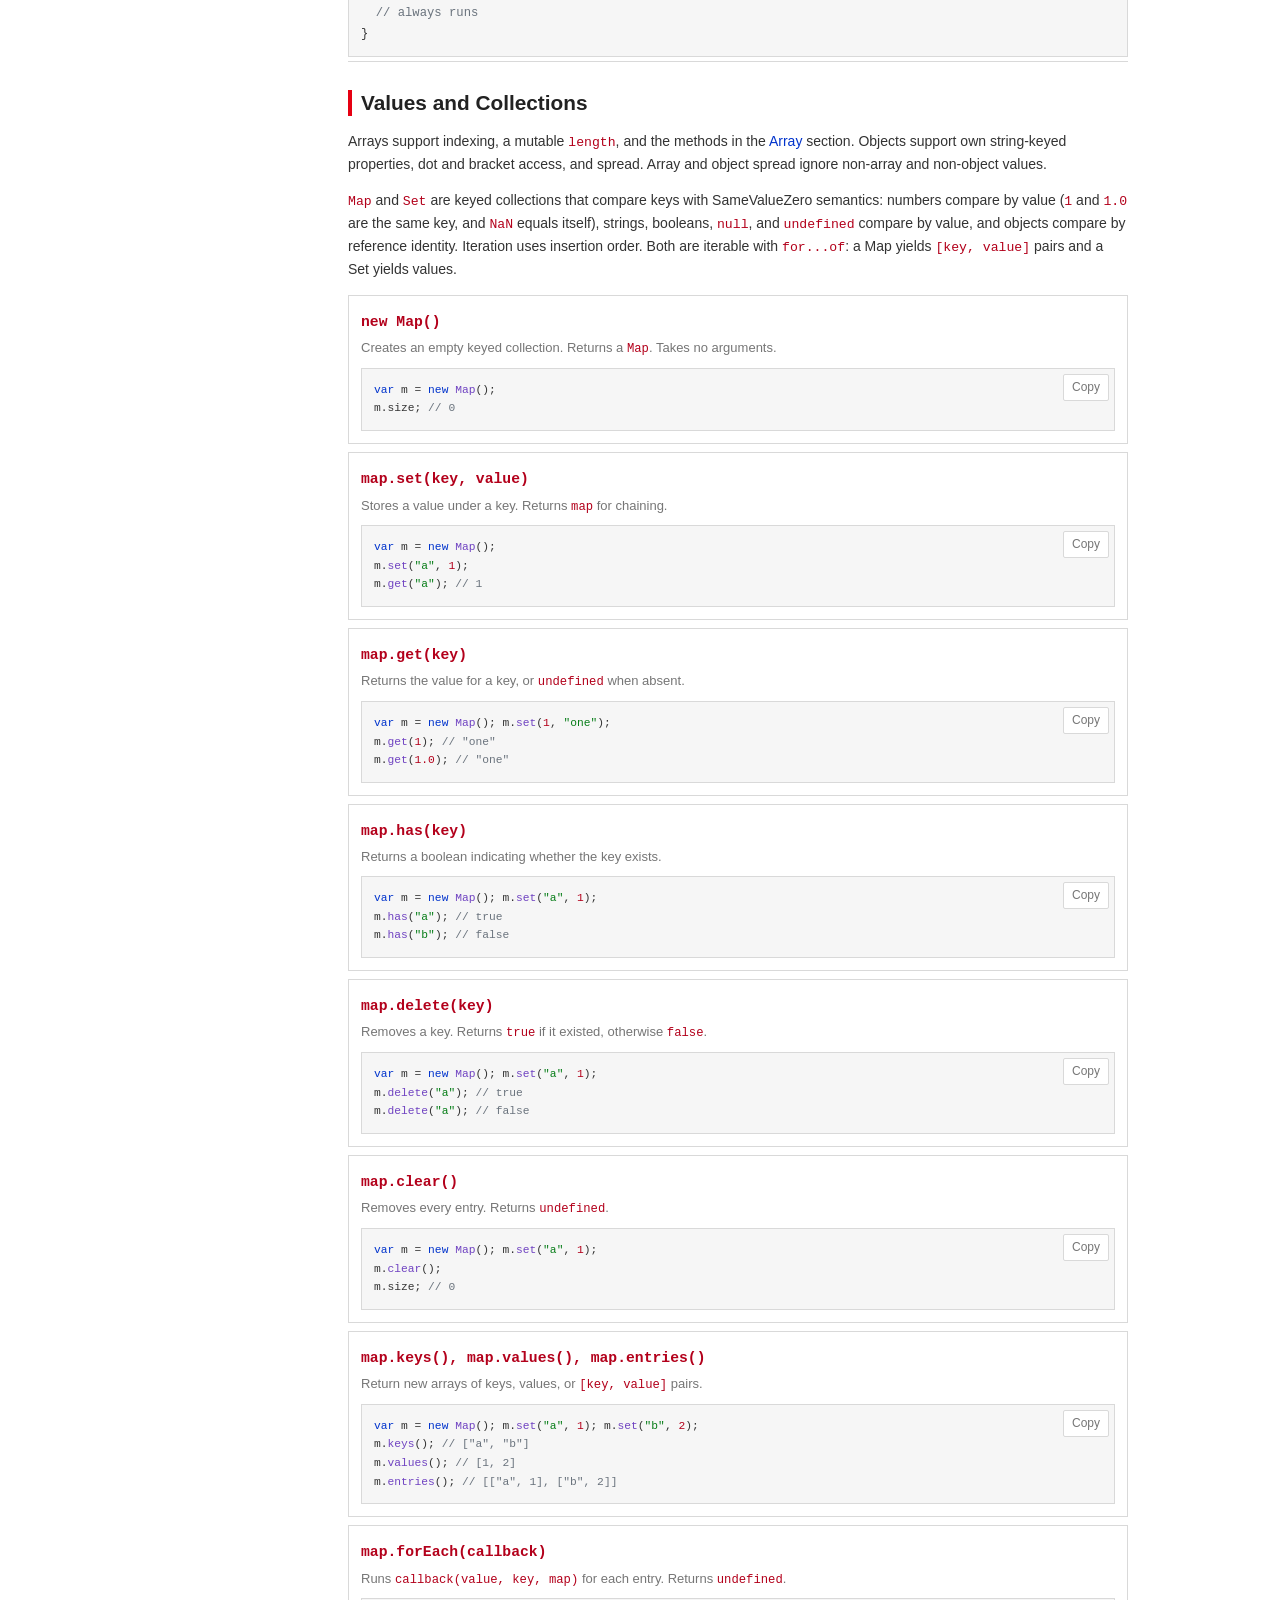
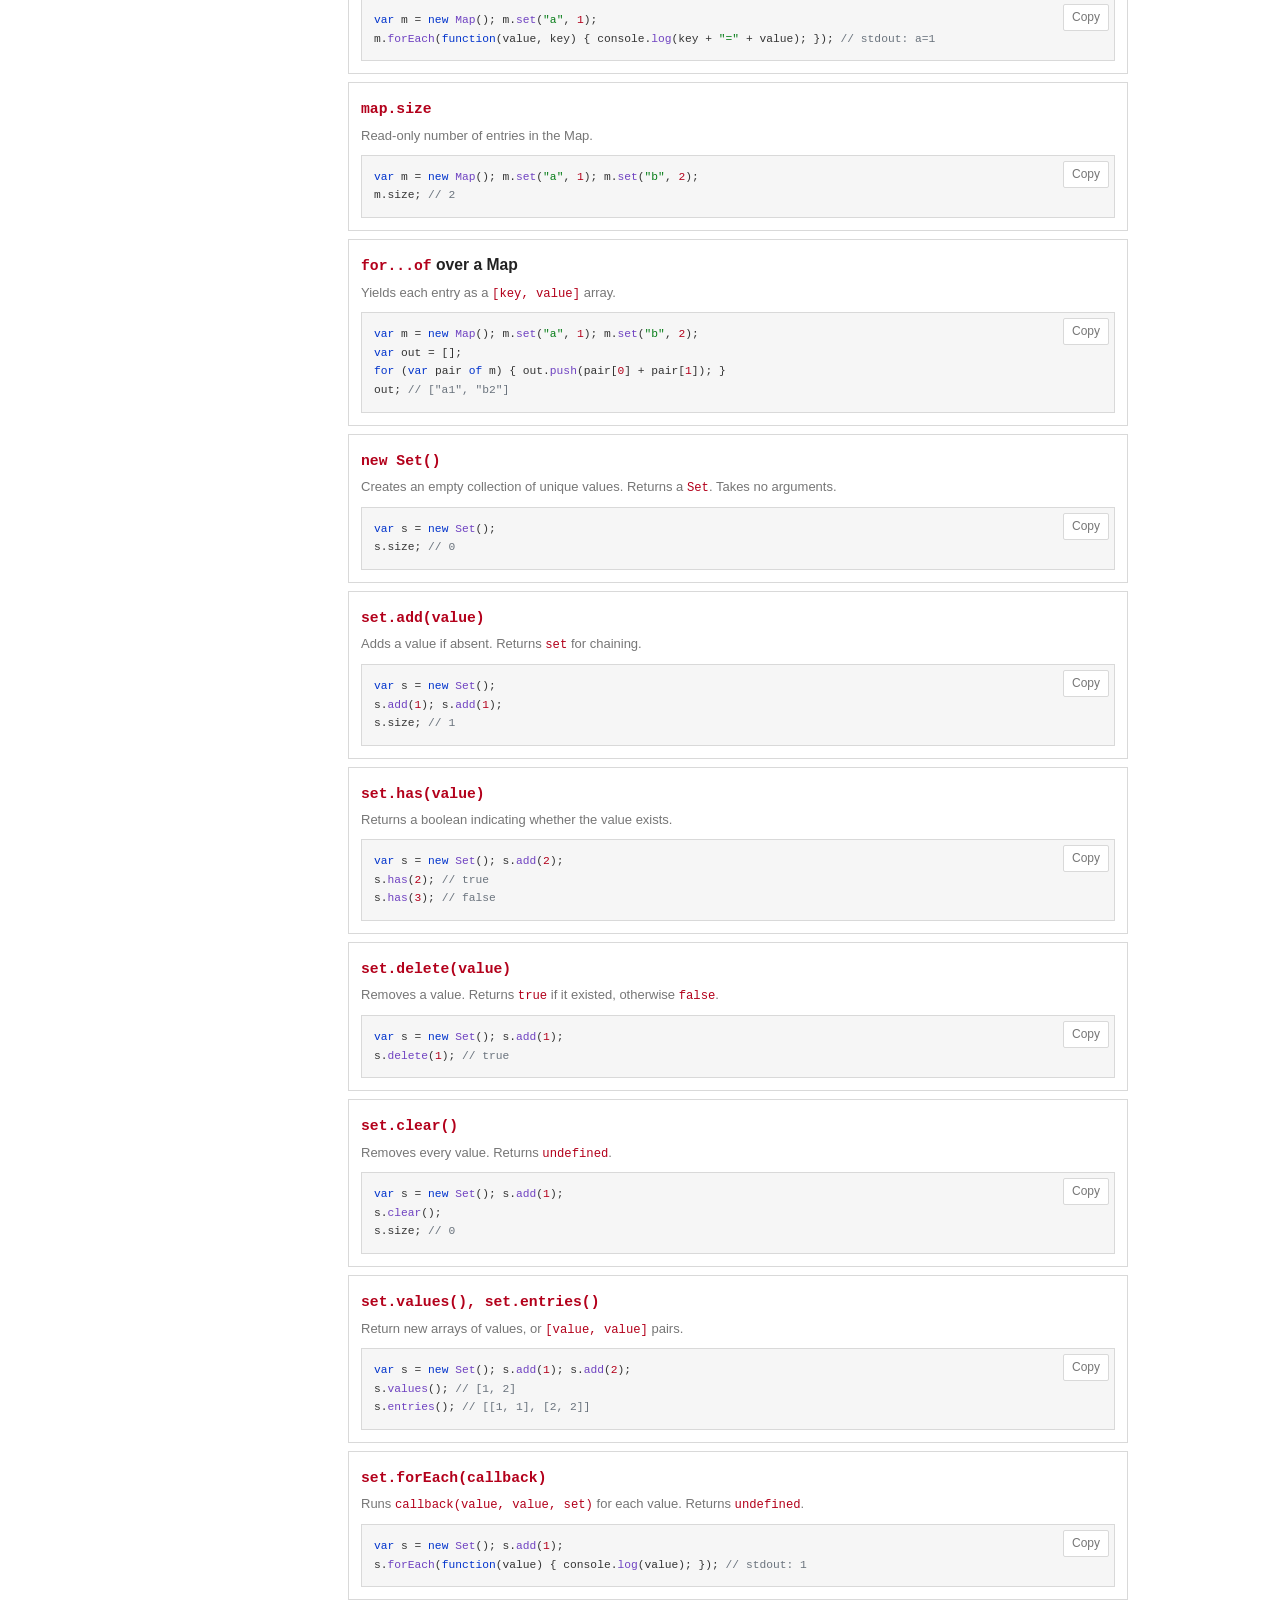
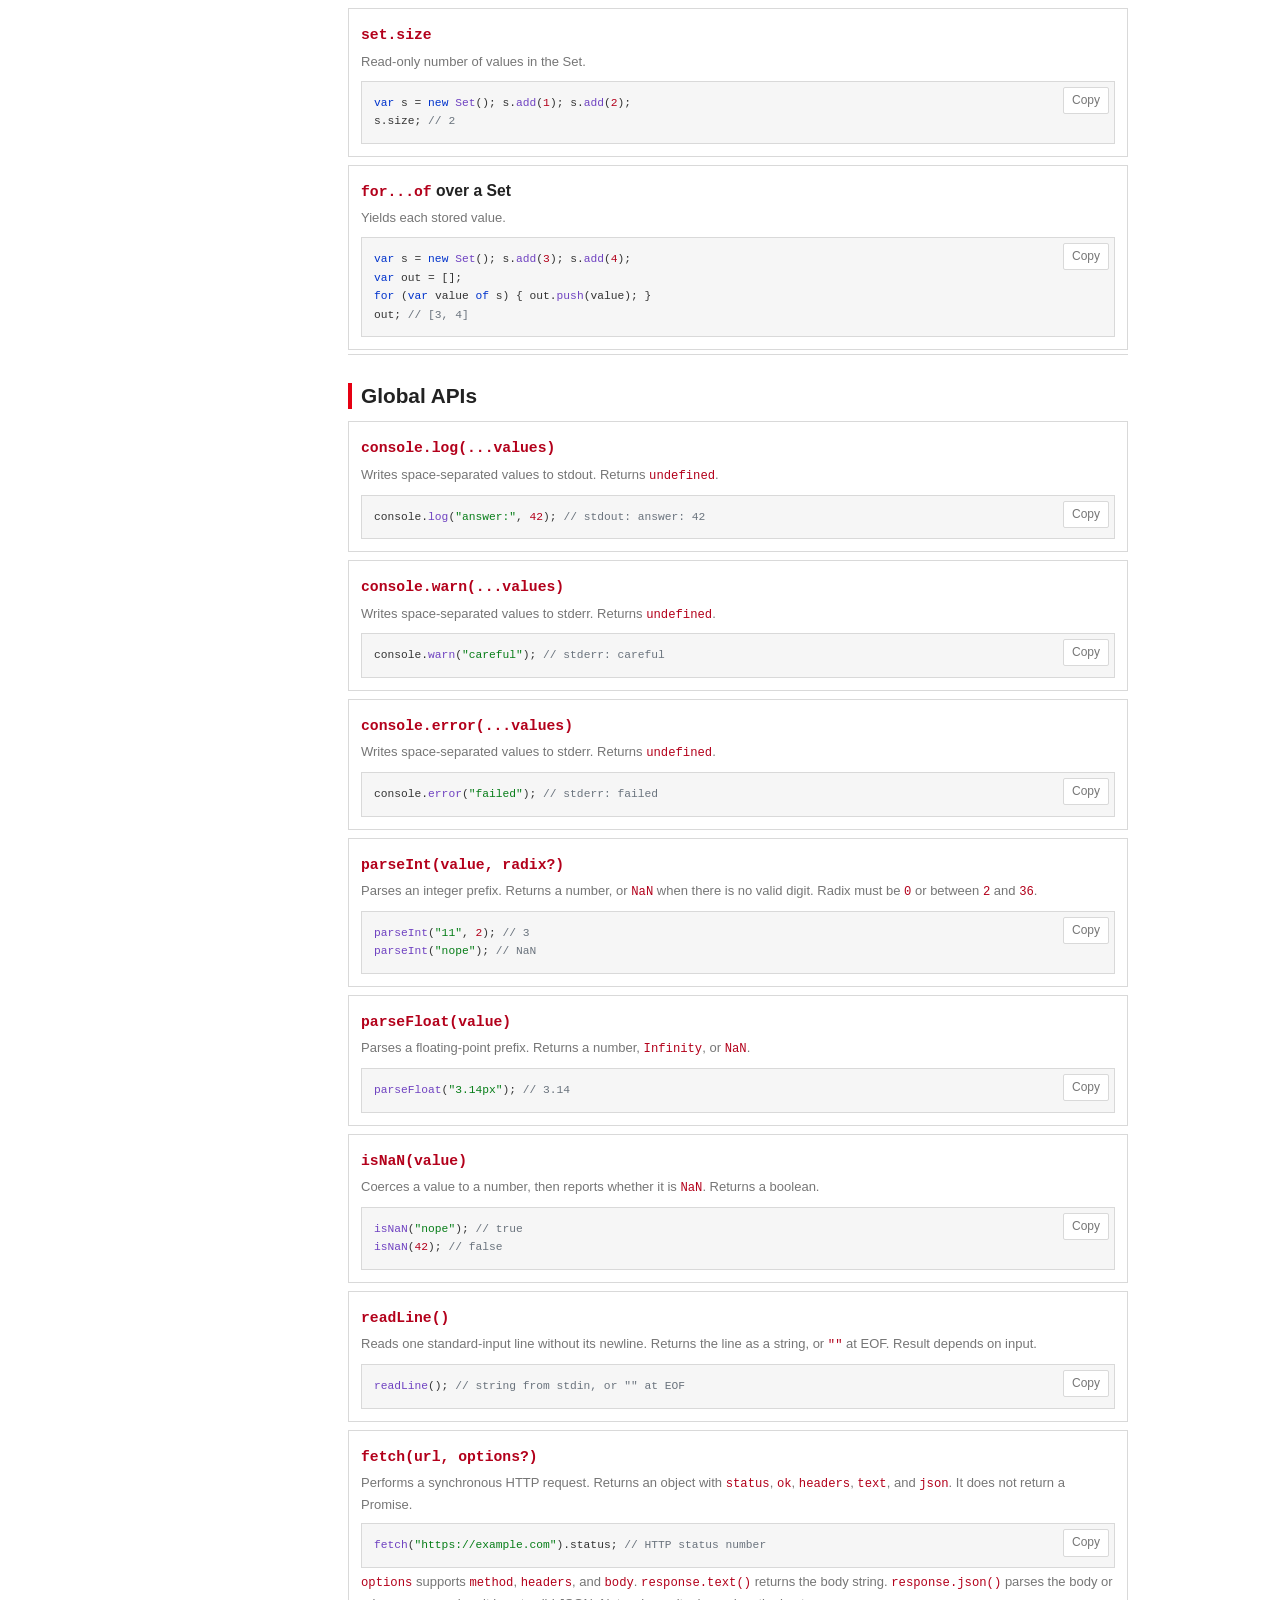
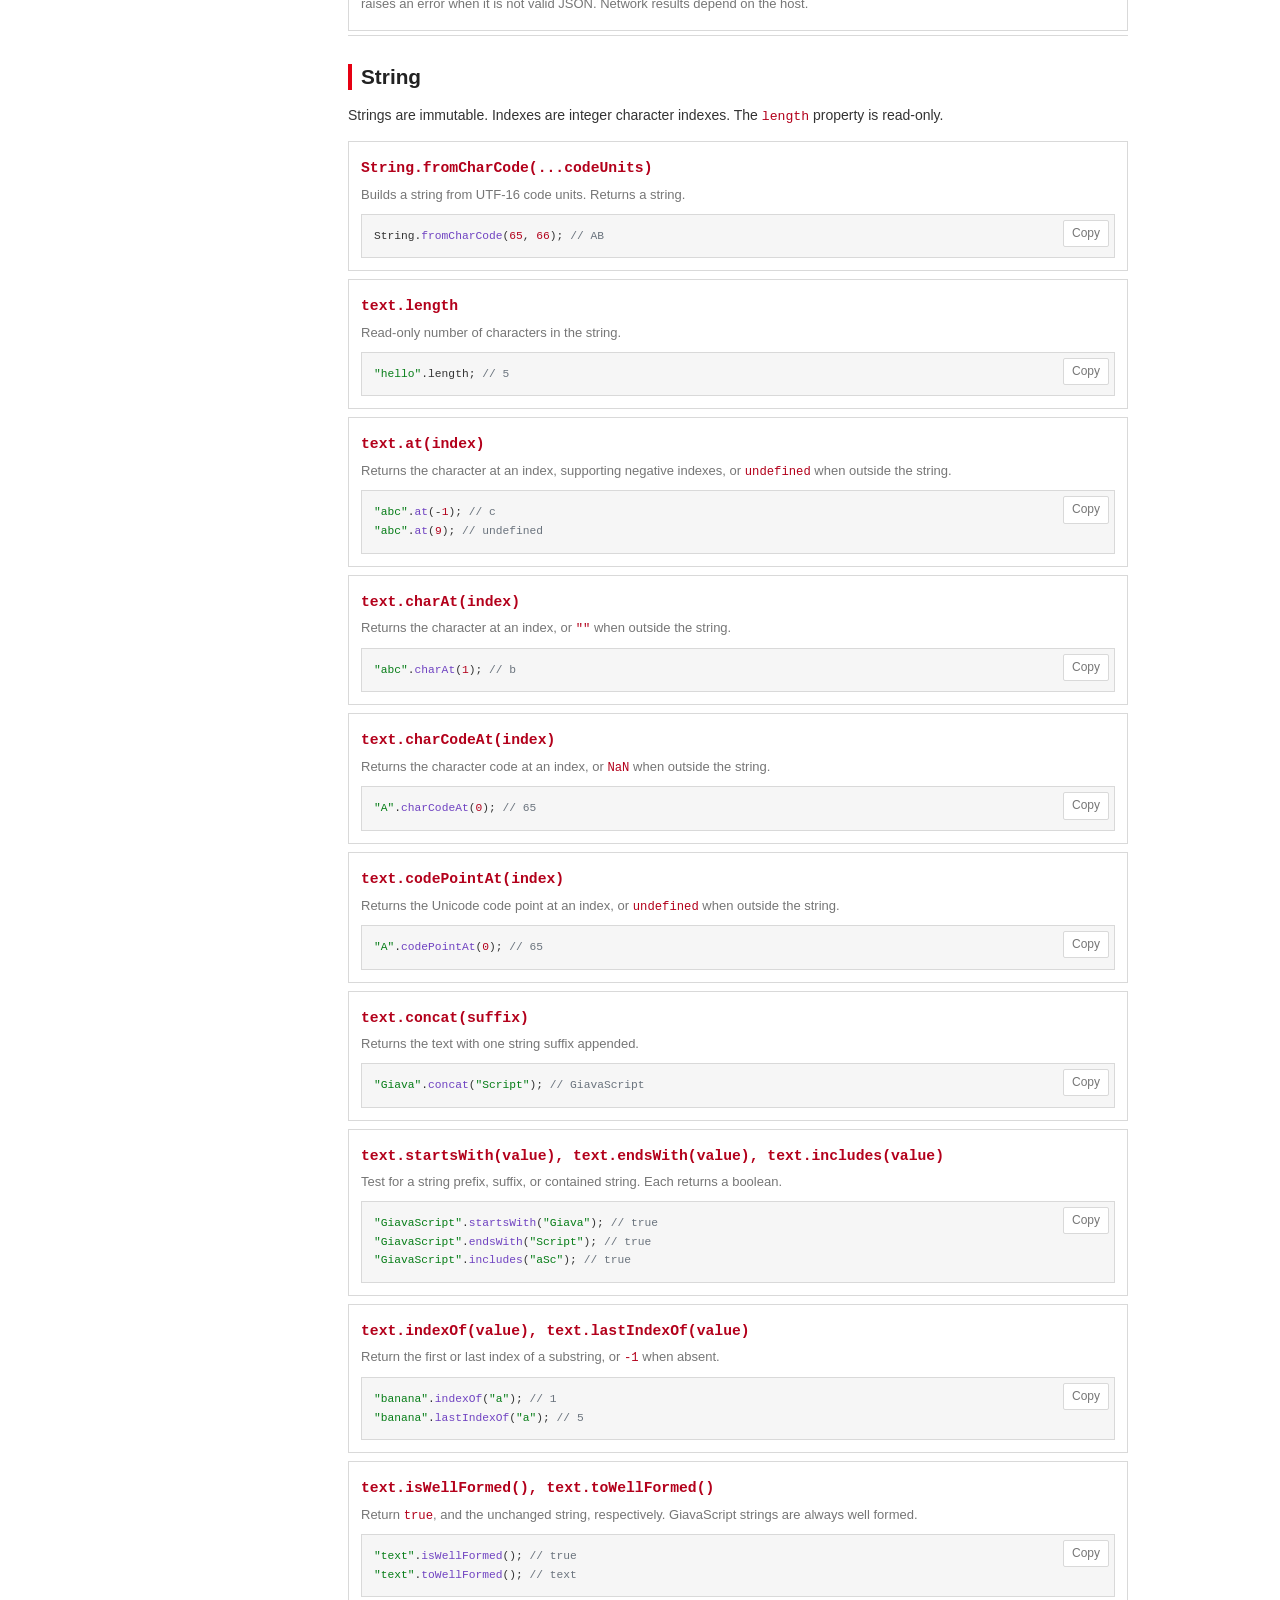
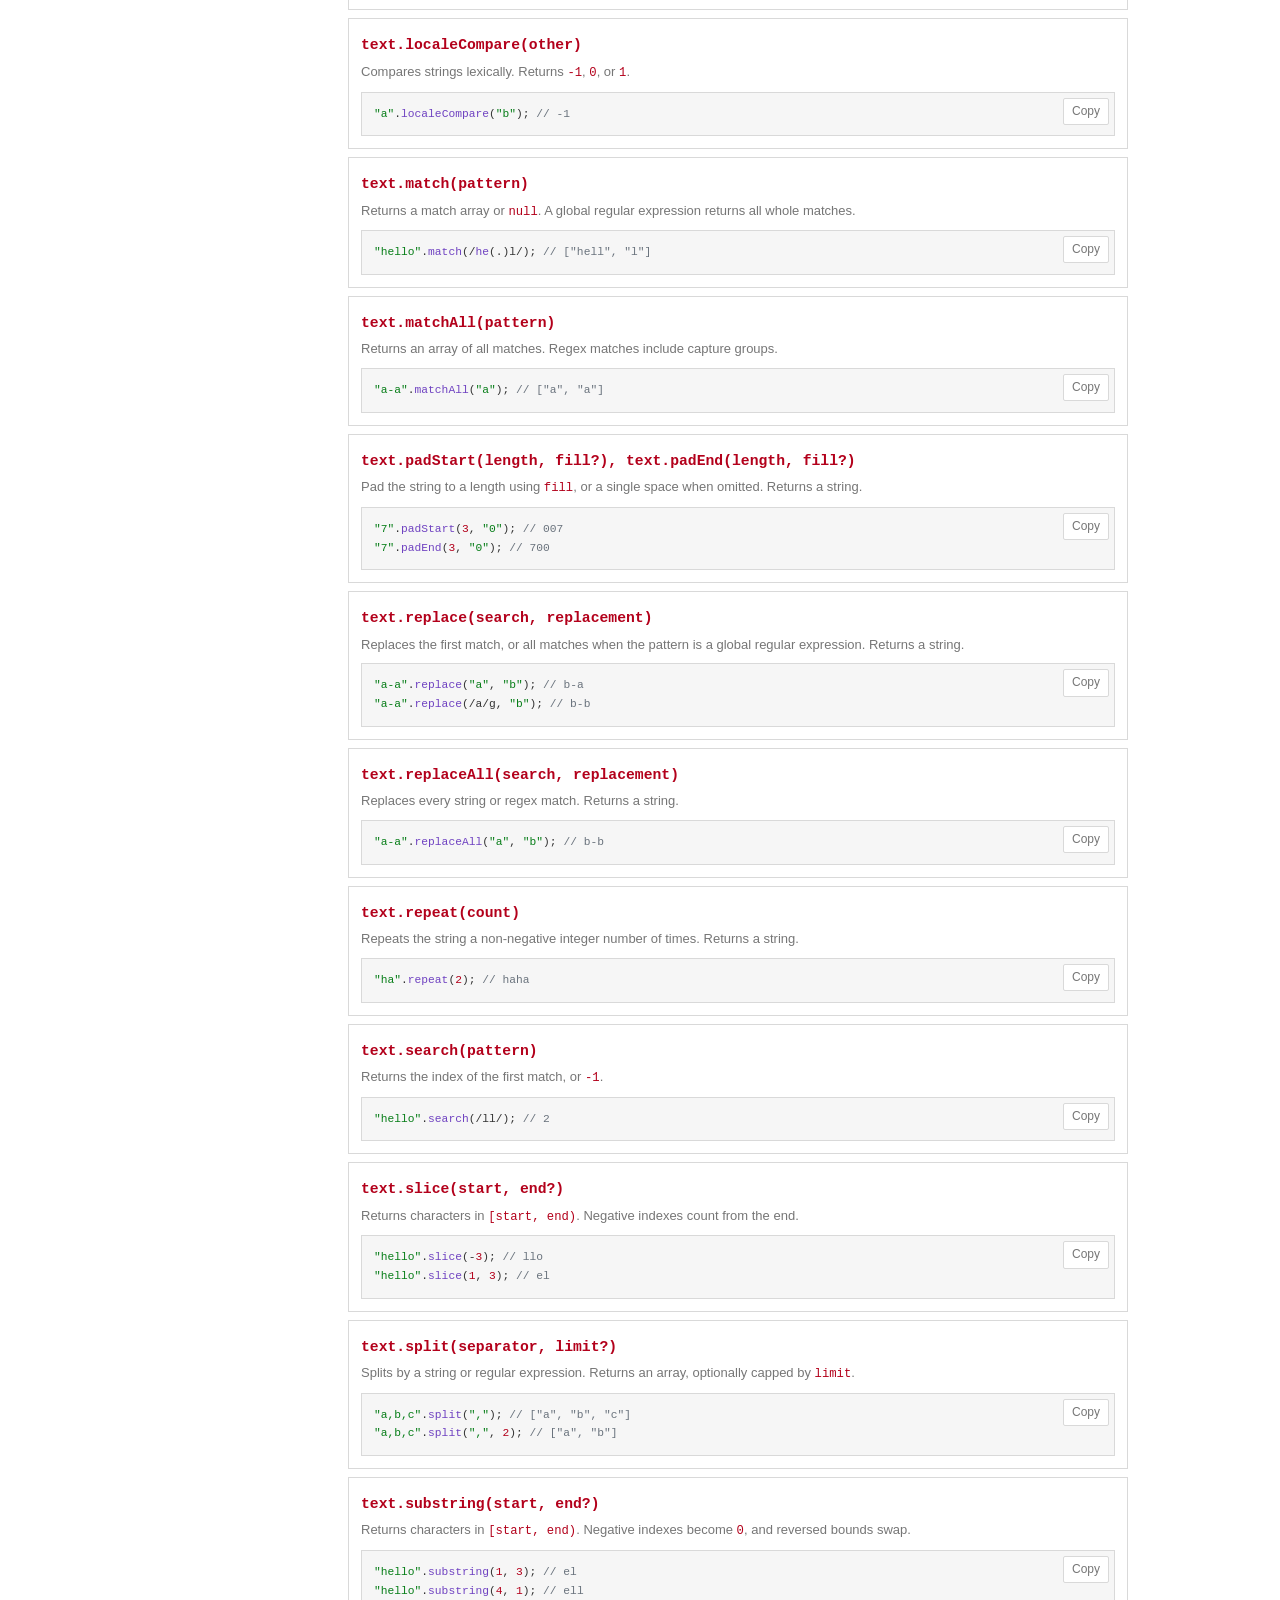
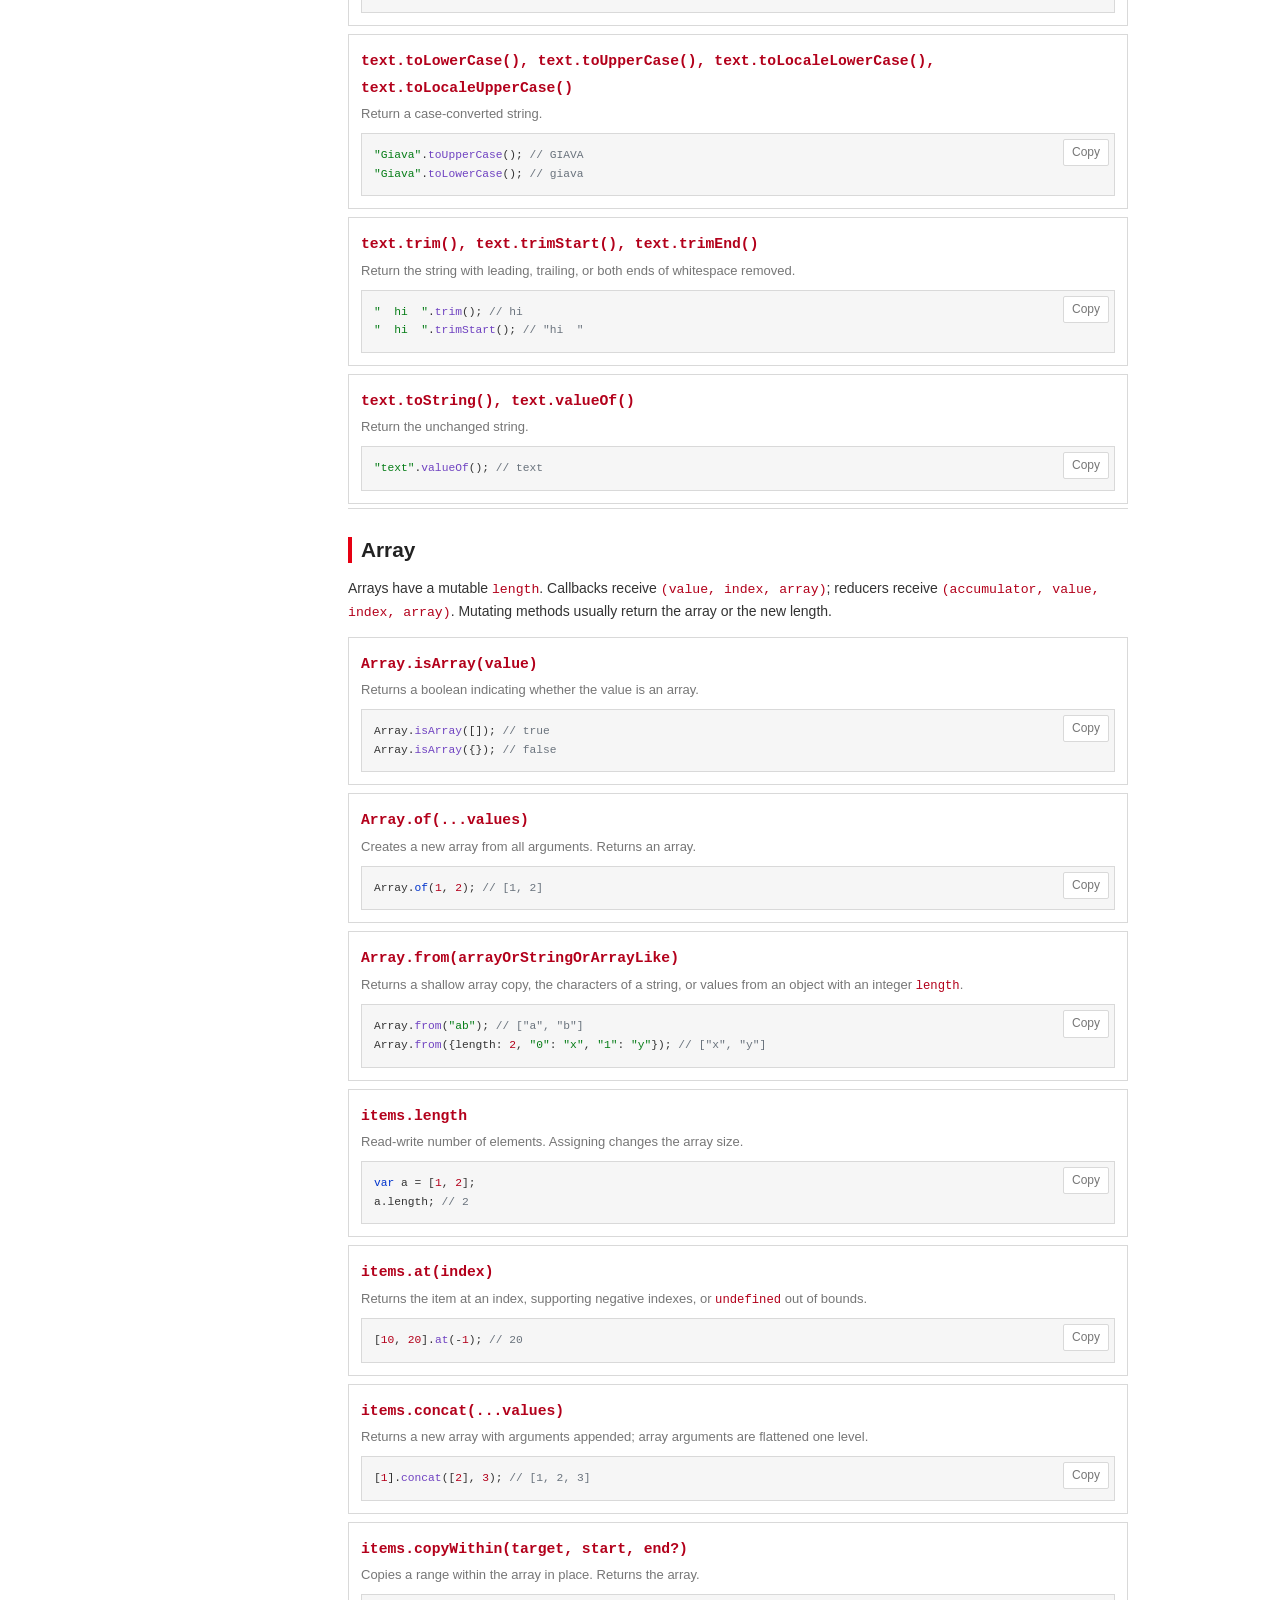
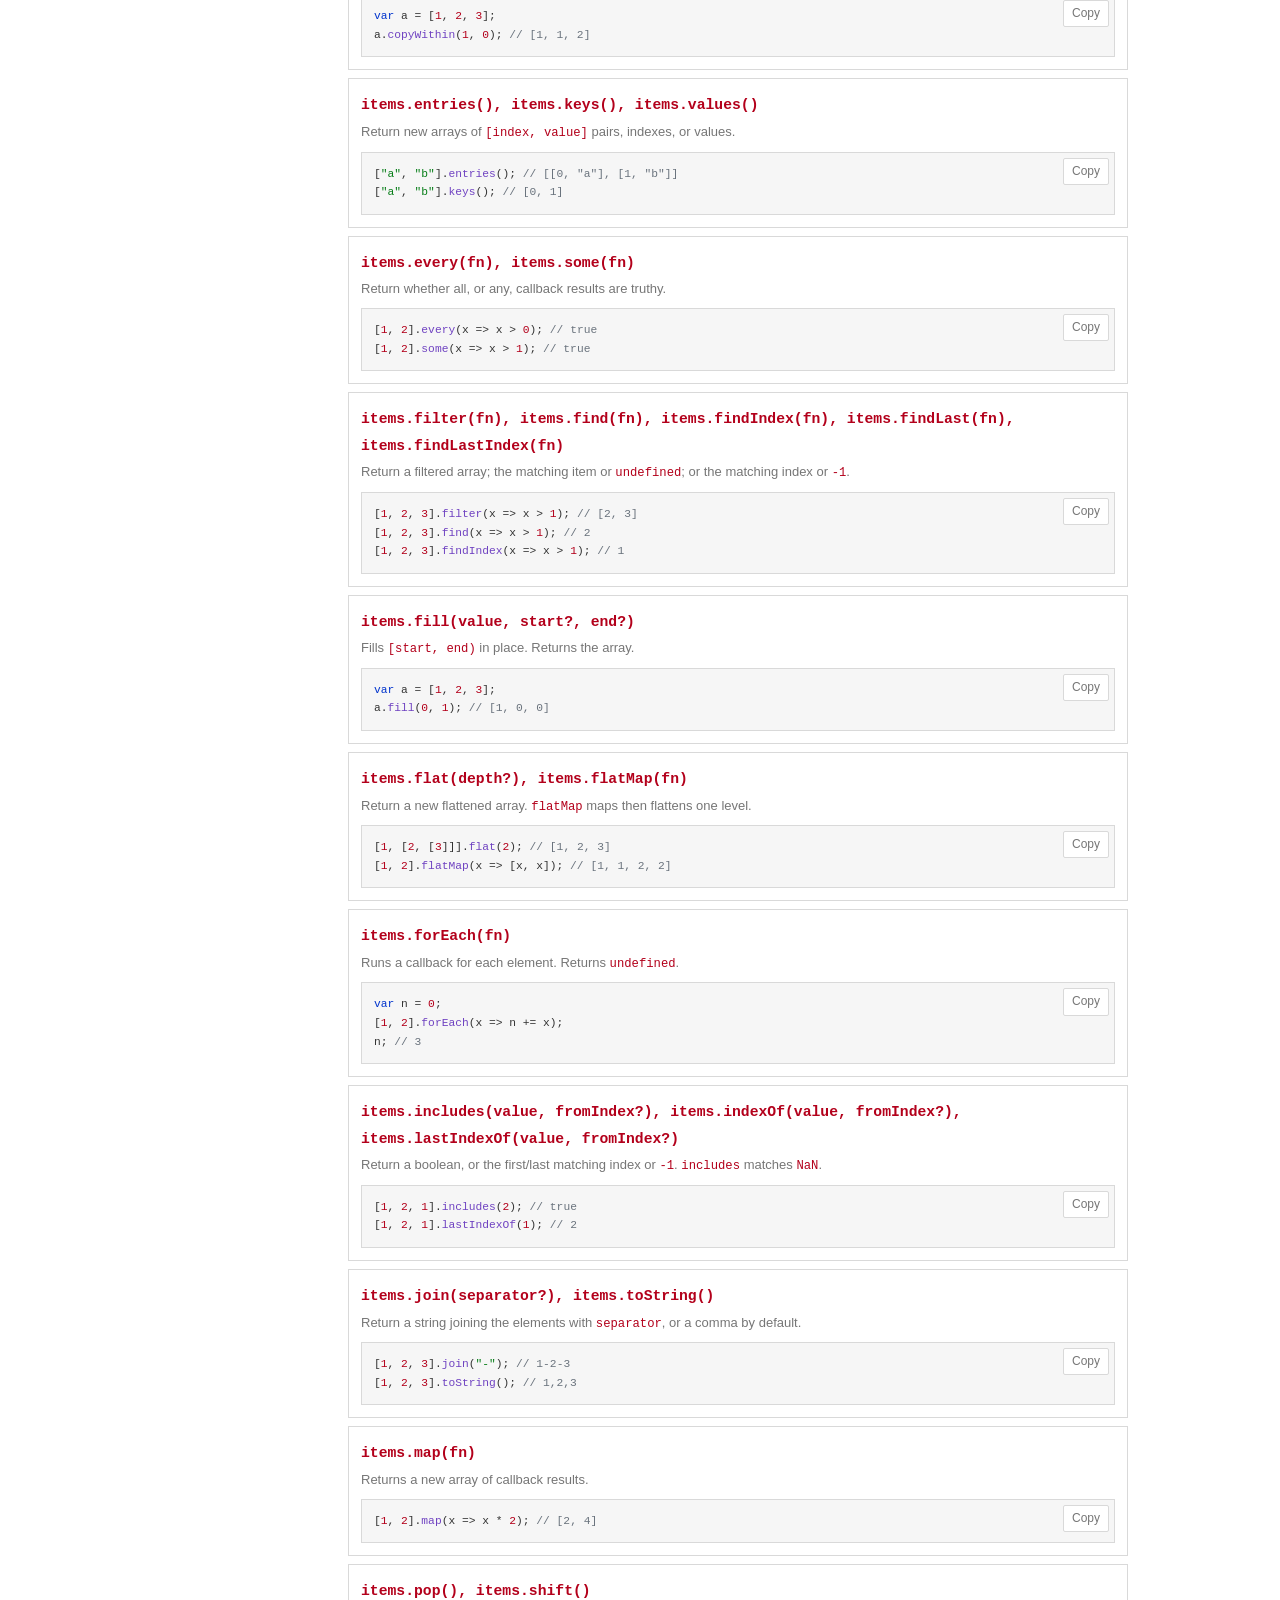
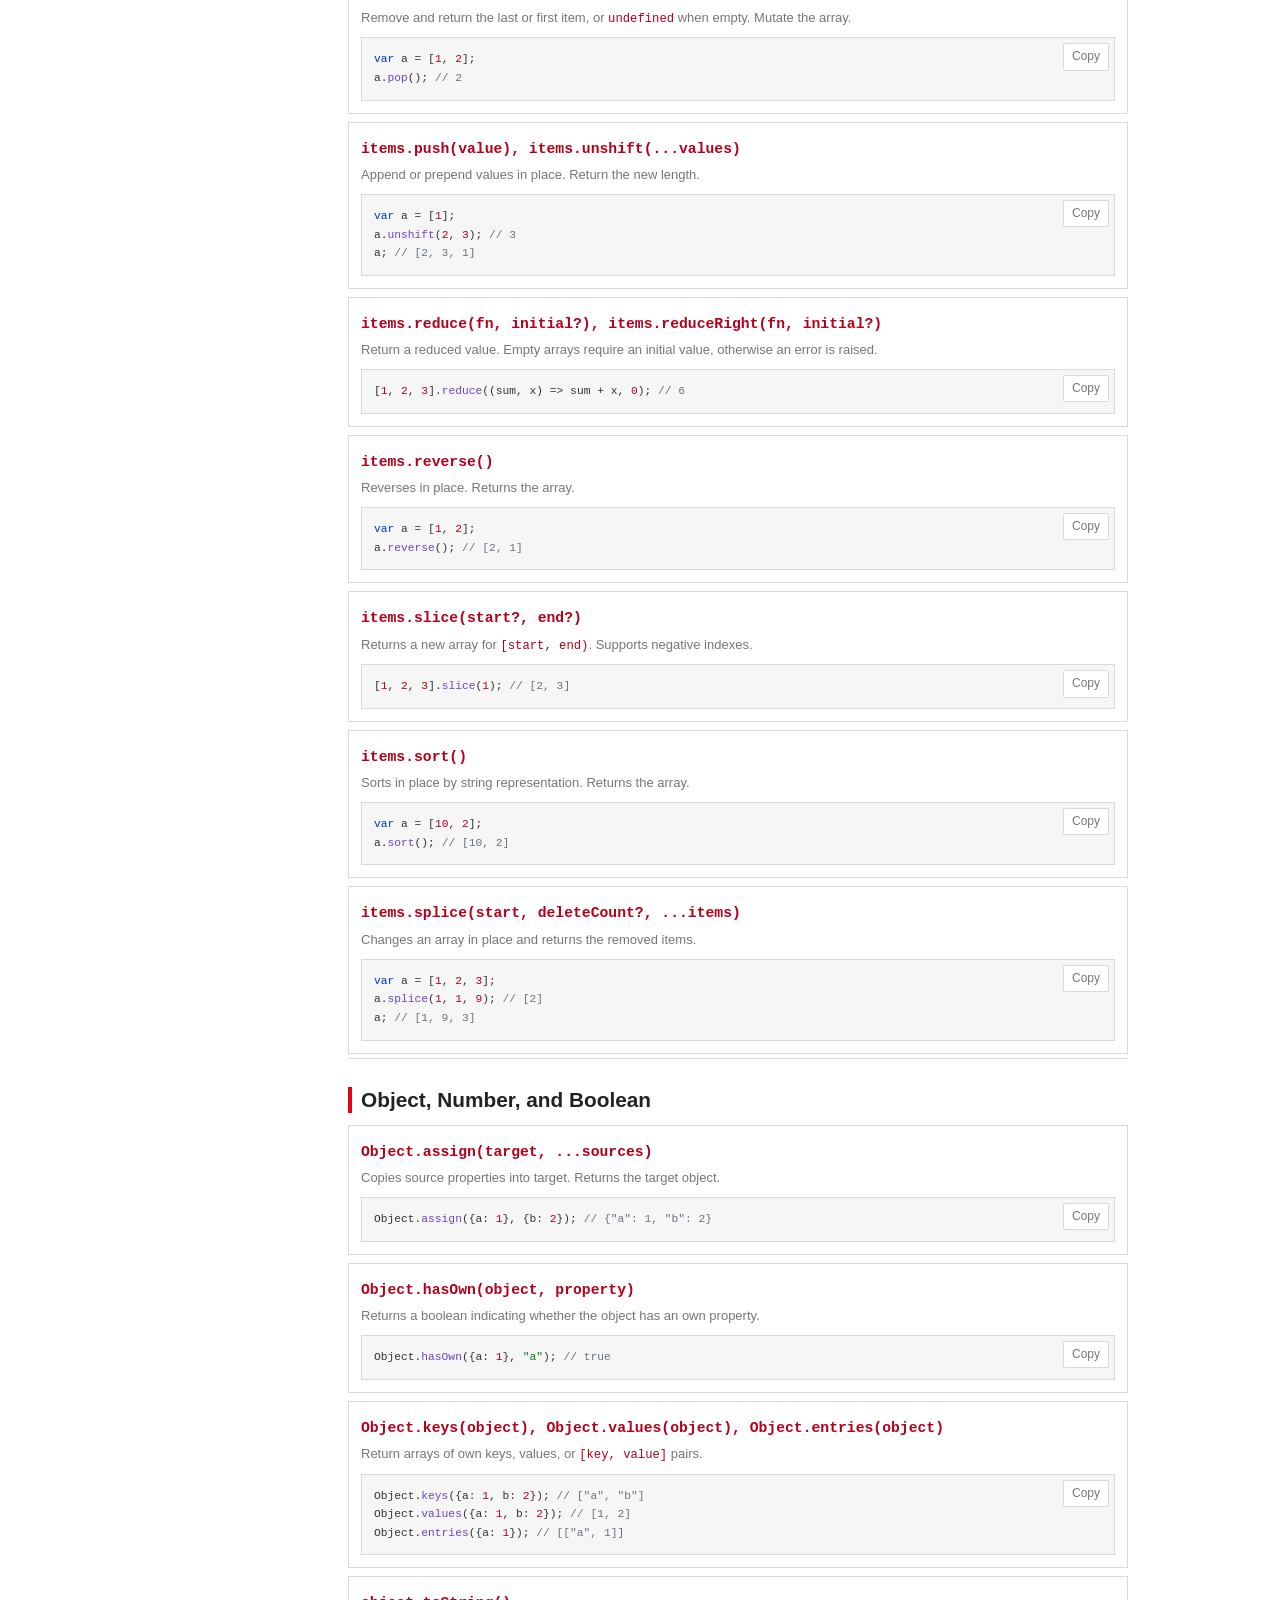
==== commit e2545b01: "Rewrite docs reference with per-API entries Expand the documentation section to give every API a sig" ====
--- a/docs/index.html
+++ b/docs/index.html
@@ -27,11 +27,11 @@
         <a href="#global">Global APIs</a>
         <a href="#string">String</a>
         <a href="#array">Array</a>
-        <a href="#objects">Object, Number, Boolean</a>
+        <a href="#objects">Object, Number, and Boolean</a>
         <a href="#math">Math</a>
         <a href="#date">Date and RegExp</a>
         <a href="#json">JSON and Errors</a>
-        <a href="#host">File, Process, Network</a>
+        <a href="#host">File, Process, and Network</a>
         <a href="#compatibility">Compatibility</a>
       </nav>
     </aside>
@@ -39,15 +39,16 @@
       <div class="intro">
         <p class="eyebrow">Reference</p>
         <h1>GiavaScript documentation</h1>
-        <p>GiavaScript is a small, cross-platform JavaScript runtime. It implements a curated subset of JavaScript, so
-          this reference describes GiavaScript behavior only.</p>
+        <p>GiavaScript is an open-source, cross-platform JavaScript runtime. It implements a curated subset of
+          JavaScript and is not ECMAScript-compliant, so this reference describes GiavaScript behavior only.</p>
       </div>
       <aside class="toc" aria-label="On this page"><strong>On this page</strong><a href="#start">Start here</a><a
           href="#language">Language</a><a href="#global">APIs</a><a href="#compatibility">Compatibility</a></aside>
 
+      <!-- Getting Started -->
       <section id="start" class="doc-section">
         <h2>Getting Started</h2>
-        <p>Install with Homebrew on macOS or Linux:</p>
+        <p>Install GiavaScript with Homebrew on macOS or Linux:</p>
         <div class="code-wrap"><button class="copy" type="button">Copy</button>
           <pre><code>brew tap GiavaScript/giavascript &amp;&amp; brew install giavascript</code></pre>
         </div>
@@ -56,27 +57,51 @@
           <pre><code>brew update &amp;&amp; brew upgrade giavascript</code></pre>
         </div>
         <p>Run a file with <code>gs path/to/program.js</code>, or start the REPL with <code>gs</code>. Leave the REPL
-          with <code>:quit</code>. An empty file is an error. Errors go to standard error with their source location
-          (<code>file:line:column</code>), the offending source line, and a caret. An error gives the CLI an exit
-          status of <code>1</code>.</p>
+          with <code>:quit</code>. An empty file is an error. Runtime errors are written to standard error with their
+          source location (<code>file:line:column</code>), the offending source line, and a caret. Any <code>Error:</code>
+          message gives the CLI an exit status of <code>1</code>.</p>
         <div class="code-wrap"><button class="copy" type="button">Copy</button>
           <pre><code>var name = "GiavaScript";
 console.log(`Hello, ${name}`); // stdout: Hello, GiavaScript</code></pre>
         </div>
       </section>
 
+      <!-- Language Basics -->
       <section id="language" class="doc-section">
         <h2>Language Basics</h2>
-        <p>Use <code>var</code> declarations, assignment, compound assignment, postfix <code>++</code>/<code>--</code>,
-          numbers, strings, booleans, <code>null</code>, <code>undefined</code>, arrays, objects, functions, dates,
-          regular expressions, and errors. Property access uses dot or brackets. Statements on separate lines do not
-          need semicolons. Local files can be evaluated with <code>import "path/to/file.js"</code>.</p>
-        <p>Supported operators include arithmetic, bitwise, comparisons, strict and coercive equality, logical
-          operators, ternaries, unary <code>+</code>, <code>typeof</code>, and <code>void</code>.
-          <code>==</code>/<code>!=</code> coerce; <code>===</code>/<code>!==</code> do not. <code>&amp;&amp;</code> and
-          <code>||</code> return an operand and short-circuit. Falsy values are <code>false</code>, <code>0</code>,
-          <code>0.0</code>, <code>""</code>, <code>null</code>, and <code>undefined</code>; arrays and objects are
-          truthy.</p>
+        <p>Declare variables with <code>var</code>, <code>let</code>, or <code>const</code>. All three are
+          function/global scoped; there is no block scoping. <code>let</code> behaves like <code>var</code>.
+          <code>const</code> requires an initializer and cannot be reassigned or updated.</p>
+        <div class="code-wrap"><button class="copy" type="button">Copy</button>
+          <pre><code>var a = 1;
+let b;
+b = 2;
+const c = 3; // c = 4 would raise an error
+a += 1; // 2
+b++; // 3</code></pre>
+        </div>
+        <p>Values are numbers, strings (single or double quotes), <code>true</code>, <code>false</code>,
+          <code>null</code>, <code>undefined</code>, arrays, objects, functions, dates, regular expressions, and
+          errors. Access properties with <code>object.key</code> or <code>object["key"]</code>, and index arrays with
+          <code>items[0]</code>. Arrays and objects support spread (<code>[...items]</code>, <code>{...source}</code>);
+          non-array and non-object spread values are ignored. Comments are <code>// line</code> and
+          <code>/* block */</code>. Template literals interpolate with <code>${...}</code>. Statements on separate
+          lines do not need semicolons. A local file can be evaluated with <code>import "path/to/file.js"</code>.</p>
+        <p>Supported operators include arithmetic <code>+ - * / %</code>, bitwise <code>&amp; | ^ ~ &lt;&lt; &gt;&gt;</code>,
+          comparisons <code>&lt; &gt; &lt;= &gt;=</code>, equality <code>== != === !==</code>, logical
+          <code>&amp;&amp; || !</code>, ternary <code>condition ? left : right</code>, unary <code>+</code>,
+          <code>typeof</code>, and <code>void</code>.</p>
+        <ul>
+          <li><code>==</code> and <code>!=</code> coerce; <code>===</code> and <code>!==</code> do not.
+            <code>switch</code> also uses strict matching.</li>
+          <li><code>&amp;&amp;</code> and <code>||</code> short-circuit and return an operand, not necessarily a
+            boolean.</li>
+          <li>Falsy values are <code>false</code>, <code>0</code>, <code>0.0</code>, <code>""</code>,
+            <code>null</code>, and <code>undefined</code>. Arrays and objects are truthy.</li>
+          <li><code>typeof</code> returns <code>"number"</code>, <code>"string"</code>, <code>"boolean"</code>,
+            <code>"object"</code>, <code>"function"</code>, or <code>"undefined"</code>. An undeclared identifier
+            returns <code>"undefined"</code> under <code>typeof</code>.</li>
+        </ul>
         <div class="code-wrap"><button class="copy" type="button">Copy</button>
           <pre><code>var total = 4;
 total += 3;
@@ -93,12 +118,13 @@
         </div>
       </section>
 
+      <!-- Functions -->
       <section id="functions" class="doc-section">
         <h2>Functions</h2>
-        <p>Declarations, expressions, named expressions, arrows, implicit returns, block bodies, recursion, default
-          parameters, rest parameters, and call-argument spread are supported. Functions are first-class and close over
-          outer variables. Non-callback user calls require every fixed parameter; rest must be last. A function without
-          <code>return</code> produces <code>undefined</code>.</p>
+        <p>Function declarations, expressions, named expressions, arrows (with implicit or block bodies), recursion,
+          default parameters, rest parameters, and call-argument spread are supported. Functions are first-class values
+          and close over outer variables. Non-callback user function calls require every declared fixed parameter, rest
+          must be the last parameter, and a function without <code>return</code> produces <code>undefined</code>.</p>
         <div class="code-wrap"><button class="copy" type="button">Copy</button>
           <pre><code>function add(left, right) {
   return left + right;
@@ -108,7 +134,9 @@
 var double = value =&gt; value * 2;
 double(21); // 42
 
-function collect(first, ...rest) { return rest; }
+function collect(first, ...rest) {
+  return rest;
+}
 collect(1, 2, 3); // [2, 3]
 
 function sum(a, b, c) { return a + b + c; }
@@ -116,18 +144,50 @@
         </div>
       </section>
 
+      <!-- Control Flow -->
       <section id="control" class="doc-section">
         <h2>Control Flow</h2>
-        <p>Use <code>if</code>/<code>else</code>, C-style <code>for</code>, <code>for...of</code>,
-          <code>for...in</code>, <code>while</code>, <code>do...while</code>, <code>switch</code>, <code>break</code>,
-          <code>continue</code>, <code>throw</code>, <code>try</code>, <code>catch</code>, <code>finally</code>, and
-          <code>return</code>. <code>for...of</code> iterates arrays and strings; <code>for...in</code> iterates object
-          keys. Switch cases use strict matching and fall through until <code>break</code>. <code>finally</code> always
-          runs and may override a return or thrown value.</p>
+        <p>Use <code>if</code>/<code>else if</code>/<code>else</code>, C-style <code>for</code>,
+          <code>for...of</code>, <code>for...in</code>, <code>while</code>, <code>do...while</code>,
+          <code>switch</code>, <code>break</code>, <code>continue</code>, <code>throw</code>,
+          <code>try</code>/<code>catch</code>/<code>finally</code>, and <code>return</code>.
+          <code>for...of</code> iterates arrays, strings, and Map/Set values; <code>for...in</code> iterates object
+          keys. <code>break</code> is valid in loops and <code>switch</code>; <code>continue</code> only in loops.
+          Switch cases use strict matching and fall through until <code>break</code>. <code>finally</code> always runs
+          and may override a return or thrown value.</p>
         <div class="code-wrap"><button class="copy" type="button">Copy</button>
-          <pre><code>var sum = 0;
-for (var i = 1; i &lt;= 3; i++) sum += i;
+          <pre><code>var grade = 82;
+if (grade &gt;= 90) {
+  "A";
+} else if (grade &gt;= 80) {
+  "B"; // B
+} else {
+  "C";
+}
+
+var sum = 0;
+for (var i = 1; i &lt;= 3; i++) {
+  sum += i;
+}
 sum; // 6
+
+var letters = "";
+for (var letter of ["a", "b", "c"]) {
+  letters += letter;
+}
+letters; // abc
+
+var keys = "";
+for (var key in {a: 1, b: 2}) {
+  keys += key;
+}
+keys; // ab
+
+var count = 0;
+do {
+  count++;
+} while (count &lt; 1);
+count; // 1
 
 var label = "";
 switch (2) {
@@ -135,17 +195,163 @@
   case 2: label = "two"; break;
   default: label = "other";
 }
-label; // two</code></pre>
-        </div>
-      </section>
-
+label; // two
+
+try {
+  throw new Error("bad input");
+} catch (error) {
+  error.message; // bad input
+} finally {
+  // always runs
+}</code></pre>
+        </div>
+      </section>
+
+      <!-- Values and Collections -->
       <section id="values" class="doc-section">
         <h2>Values and Collections</h2>
-        <p>Arrays support indexing, mutable <code>length</code>, and array methods listed below. Objects support own
-          string-keyed properties, dot/bracket access, and spread. Array and object spread ignore non-array and
-          non-object values.</p>
-      </section>
-
+        <p>Arrays support indexing, a mutable <code>length</code>, and the methods in the <a href="#array">Array</a>
+          section. Objects support own string-keyed properties, dot and bracket access, and spread. Array and object
+          spread ignore non-array and non-object values.</p>
+        <p><code>Map</code> and <code>Set</code> are keyed collections that compare keys with SameValueZero semantics:
+          numbers compare by value (<code>1</code> and <code>1.0</code> are the same key, and <code>NaN</code> equals
+          itself), strings, booleans, <code>null</code>, and <code>undefined</code> compare by value, and objects
+          compare by reference identity. Iteration uses insertion order. Both are iterable with <code>for...of</code>:
+          a Map yields <code>[key, value]</code> pairs and a Set yields values.</p>
+        <div class="api-grid">
+          <article>
+            <h3><code>new Map()</code></h3>
+            <p>Creates an empty keyed collection. Returns a <code>Map</code>. Takes no arguments.</p>
+            <pre><code>var m = new Map();
+m.size; // 0</code></pre>
+          </article>
+          <article>
+            <h3><code>map.set(key, value)</code></h3>
+            <p>Stores a value under a key. Returns <code>map</code> for chaining.</p>
+            <pre><code>var m = new Map();
+m.set("a", 1);
+m.get("a"); // 1</code></pre>
+          </article>
+          <article>
+            <h3><code>map.get(key)</code></h3>
+            <p>Returns the value for a key, or <code>undefined</code> when absent.</p>
+            <pre><code>var m = new Map(); m.set(1, "one");
+m.get(1); // "one"
+m.get(1.0); // "one"</code></pre>
+          </article>
+          <article>
+            <h3><code>map.has(key)</code></h3>
+            <p>Returns a boolean indicating whether the key exists.</p>
+            <pre><code>var m = new Map(); m.set("a", 1);
+m.has("a"); // true
+m.has("b"); // false</code></pre>
+          </article>
+          <article>
+            <h3><code>map.delete(key)</code></h3>
+            <p>Removes a key. Returns <code>true</code> if it existed, otherwise <code>false</code>.</p>
+            <pre><code>var m = new Map(); m.set("a", 1);
+m.delete("a"); // true
+m.delete("a"); // false</code></pre>
+          </article>
+          <article>
+            <h3><code>map.clear()</code></h3>
+            <p>Removes every entry. Returns <code>undefined</code>.</p>
+            <pre><code>var m = new Map(); m.set("a", 1);
+m.clear();
+m.size; // 0</code></pre>
+          </article>
+          <article>
+            <h3><code>map.keys(), map.values(), map.entries()</code></h3>
+            <p>Return new arrays of keys, values, or <code>[key, value]</code> pairs.</p>
+            <pre><code>var m = new Map(); m.set("a", 1); m.set("b", 2);
+m.keys(); // ["a", "b"]
+m.values(); // [1, 2]
+m.entries(); // [["a", 1], ["b", 2]]</code></pre>
+          </article>
+          <article>
+            <h3><code>map.forEach(callback)</code></h3>
+            <p>Runs <code>callback(value, key, map)</code> for each entry. Returns <code>undefined</code>.</p>
+            <pre><code>var m = new Map(); m.set("a", 1);
+m.forEach(function(value, key) { console.log(key + "=" + value); }); // stdout: a=1</code></pre>
+          </article>
+          <article>
+            <h3><code>map.size</code></h3>
+            <p>Read-only number of entries in the Map.</p>
+            <pre><code>var m = new Map(); m.set("a", 1); m.set("b", 2);
+m.size; // 2</code></pre>
+          </article>
+          <article>
+            <h3><code>for...of</code> over a Map</h3>
+            <p>Yields each entry as a <code>[key, value]</code> array.</p>
+            <pre><code>var m = new Map(); m.set("a", 1); m.set("b", 2);
+var out = [];
+for (var pair of m) { out.push(pair[0] + pair[1]); }
+out; // ["a1", "b2"]</code></pre>
+          </article>
+          <article>
+            <h3><code>new Set()</code></h3>
+            <p>Creates an empty collection of unique values. Returns a <code>Set</code>. Takes no arguments.</p>
+            <pre><code>var s = new Set();
+s.size; // 0</code></pre>
+          </article>
+          <article>
+            <h3><code>set.add(value)</code></h3>
+            <p>Adds a value if absent. Returns <code>set</code> for chaining.</p>
+            <pre><code>var s = new Set();
+s.add(1); s.add(1);
+s.size; // 1</code></pre>
+          </article>
+          <article>
+            <h3><code>set.has(value)</code></h3>
+            <p>Returns a boolean indicating whether the value exists.</p>
+            <pre><code>var s = new Set(); s.add(2);
+s.has(2); // true
+s.has(3); // false</code></pre>
+          </article>
+          <article>
+            <h3><code>set.delete(value)</code></h3>
+            <p>Removes a value. Returns <code>true</code> if it existed, otherwise <code>false</code>.</p>
+            <pre><code>var s = new Set(); s.add(1);
+s.delete(1); // true</code></pre>
+          </article>
+          <article>
+            <h3><code>set.clear()</code></h3>
+            <p>Removes every value. Returns <code>undefined</code>.</p>
+            <pre><code>var s = new Set(); s.add(1);
+s.clear();
+s.size; // 0</code></pre>
+          </article>
+          <article>
+            <h3><code>set.values(), set.entries()</code></h3>
+            <p>Return new arrays of values, or <code>[value, value]</code> pairs.</p>
+            <pre><code>var s = new Set(); s.add(1); s.add(2);
+s.values(); // [1, 2]
+s.entries(); // [[1, 1], [2, 2]]</code></pre>
+          </article>
+          <article>
+            <h3><code>set.forEach(callback)</code></h3>
+            <p>Runs <code>callback(value, value, set)</code> for each value. Returns <code>undefined</code>.</p>
+            <pre><code>var s = new Set(); s.add(1);
+s.forEach(function(value) { console.log(value); }); // stdout: 1</code></pre>
+          </article>
+          <article>
+            <h3><code>set.size</code></h3>
+            <p>Read-only number of values in the Set.</p>
+            <pre><code>var s = new Set(); s.add(1); s.add(2);
+s.size; // 2</code></pre>
+          </article>
+          <article>
+            <h3><code>for...of</code> over a Set</h3>
+            <p>Yields each stored value.</p>
+            <pre><code>var s = new Set(); s.add(3); s.add(4);
+var out = [];
+for (var value of s) { out.push(value); }
+out; // [3, 4]</code></pre>
+          </article>
+        </div>
+      </section>
+
+      <!-- Global APIs -->
       <section id="global" class="doc-section">
         <h2>Global APIs</h2>
         <div class="api-grid">
@@ -156,171 +362,612 @@
           </article>
           <article>
             <h3><code>console.warn(...values)</code></h3>
-            <p>Writes to stderr. Returns <code>undefined</code>.</p>
+            <p>Writes space-separated values to stderr. Returns <code>undefined</code>.</p>
             <pre><code>console.warn("careful"); // stderr: careful</code></pre>
           </article>
           <article>
             <h3><code>console.error(...values)</code></h3>
-            <p>Writes to stderr. Returns <code>undefined</code>.</p>
+            <p>Writes space-separated values to stderr. Returns <code>undefined</code>.</p>
             <pre><code>console.error("failed"); // stderr: failed</code></pre>
           </article>
           <article>
             <h3><code>parseInt(value, radix?)</code></h3>
-            <p>Parses an integer prefix and returns a number or <code>NaN</code>. Radix is 0 or 2 through 36.</p>
-            <pre><code>parseInt("11", 2); // 3</code></pre>
+            <p>Parses an integer prefix. Returns a number, or <code>NaN</code> when there is no valid digit. Radix must
+              be <code>0</code> or between <code>2</code> and <code>36</code>.</p>
+            <pre><code>parseInt("11", 2); // 3
+parseInt("nope"); // NaN</code></pre>
           </article>
           <article>
             <h3><code>parseFloat(value)</code></h3>
-            <p>Parses a floating-point prefix and returns a number, <code>Infinity</code>, or <code>NaN</code>.</p>
+            <p>Parses a floating-point prefix. Returns a number, <code>Infinity</code>, or <code>NaN</code>.</p>
             <pre><code>parseFloat("3.14px"); // 3.14</code></pre>
           </article>
           <article>
             <h3><code>isNaN(value)</code></h3>
-            <p>Coerces to a number, then tests for <code>NaN</code>.</p>
-            <pre><code>isNaN("nope"); // true</code></pre>
+            <p>Coerces a value to a number, then reports whether it is <code>NaN</code>. Returns a boolean.</p>
+            <pre><code>isNaN("nope"); // true
+isNaN(42); // false</code></pre>
           </article>
           <article>
             <h3><code>readLine()</code></h3>
-            <p>Reads one stdin line without its newline. Returns <code>""</code> at EOF.</p>
-            <pre><code>readLine(); // string from stdin</code></pre>
+            <p>Reads one standard-input line without its newline. Returns the line as a string, or <code>""</code> at
+              EOF. Result depends on input.</p>
+            <pre><code>readLine(); // string from stdin, or "" at EOF</code></pre>
           </article>
           <article>
             <h3><code>fetch(url, options?)</code></h3>
-            <p>Performs a synchronous HTTP request. Returns <code>{status, ok, headers, text, json}</code>, not a
-              Promise.</p>
+            <p>Performs a synchronous HTTP request. Returns an object with <code>status</code>, <code>ok</code>,
+              <code>headers</code>, <code>text</code>, and <code>json</code>. It does not return a Promise.</p>
             <pre><code>fetch("https://example.com").status; // HTTP status number</code></pre>
             <p><code>options</code> supports <code>method</code>, <code>headers</code>, and <code>body</code>.
-              <code>text()</code> returns the body; <code>json()</code> parses it or raises an error.</p>
-          </article>
-        </div>
-      </section>
-
+              <code>response.text()</code> returns the body string. <code>response.json()</code> parses the body or
+              raises an error when it is not valid JSON. Network results depend on the host.</p>
+          </article>
+        </div>
+      </section>
+
+      <!-- String -->
       <section id="string" class="doc-section">
         <h2>String</h2>
-        <p>Strings have a read-only <code>length</code>. Indexes are integer character indexes.</p>
-        <div class="api-table"><code>String.fromCharCode(...codeUnits)</code> builds from UTF-16 units.
-          <code>at(index)</code>, <code>charAt(index)</code>, <code>charCodeAt(index)</code>,
-          <code>codePointAt(index)</code> read characters. <code>concat(suffix)</code>, <code>startsWith(value)</code>,
-          <code>endsWith(value)</code>, <code>includes(value)</code>, <code>indexOf(value)</code>,
-          <code>lastIndexOf(value)</code> search or combine text. <code>match(pattern)</code>,
-          <code>matchAll(pattern)</code>, <code>search(pattern)</code>, <code>replace(search, replacement)</code>, and
-          <code>replaceAll(search, replacement)</code> use strings or regexes. <code>padStart(length, fill?)</code>,
-          <code>padEnd(length, fill?)</code>, <code>repeat(count)</code>, <code>slice(start, end?)</code>,
-          <code>split(separator, limit?)</code>, and <code>substring(start, end?)</code> return transformed text.
-          Casing: <code>toLowerCase()</code>, <code>toUpperCase()</code>, <code>toLocaleLowerCase()</code>,
-          <code>toLocaleUpperCase()</code>. Whitespace: <code>trim()</code>, <code>trimStart()</code>,
-          <code>trimEnd()</code>. Conversion: <code>toString()</code>, <code>valueOf()</code>,
-          <code>isWellFormed()</code>, <code>toWellFormed()</code>, <code>localeCompare(other)</code>.</div>
-        <pre><code>"GiavaScript".includes("Script"); // true
-"7".padStart(3, "0"); // 007
-"a-a".replaceAll("a", "b"); // b-b</code></pre>
-      </section>
-
+        <p>Strings are immutable. Indexes are integer character indexes. The <code>length</code> property is read-only.
+        </p>
+        <div class="api-grid">
+          <article>
+            <h3><code>String.fromCharCode(...codeUnits)</code></h3>
+            <p>Builds a string from UTF-16 code units. Returns a string.</p>
+            <pre><code>String.fromCharCode(65, 66); // AB</code></pre>
+          </article>
+          <article>
+            <h3><code>text.length</code></h3>
+            <p>Read-only number of characters in the string.</p>
+            <pre><code>"hello".length; // 5</code></pre>
+          </article>
+          <article>
+            <h3><code>text.at(index)</code></h3>
+            <p>Returns the character at an index, supporting negative indexes, or <code>undefined</code> when outside
+              the string.</p>
+            <pre><code>"abc".at(-1); // c
+"abc".at(9); // undefined</code></pre>
+          </article>
+          <article>
+            <h3><code>text.charAt(index)</code></h3>
+            <p>Returns the character at an index, or <code>""</code> when outside the string.</p>
+            <pre><code>"abc".charAt(1); // b</code></pre>
+          </article>
+          <article>
+            <h3><code>text.charCodeAt(index)</code></h3>
+            <p>Returns the character code at an index, or <code>NaN</code> when outside the string.</p>
+            <pre><code>"A".charCodeAt(0); // 65</code></pre>
+          </article>
+          <article>
+            <h3><code>text.codePointAt(index)</code></h3>
+            <p>Returns the Unicode code point at an index, or <code>undefined</code> when outside the string.</p>
+            <pre><code>"A".codePointAt(0); // 65</code></pre>
+          </article>
+          <article>
+            <h3><code>text.concat(suffix)</code></h3>
+            <p>Returns the text with one string suffix appended.</p>
+            <pre><code>"Giava".concat("Script"); // GiavaScript</code></pre>
+          </article>
+          <article>
+            <h3><code>text.startsWith(value), text.endsWith(value), text.includes(value)</code></h3>
+            <p>Test for a string prefix, suffix, or contained string. Each returns a boolean.</p>
+            <pre><code>"GiavaScript".startsWith("Giava"); // true
+"GiavaScript".endsWith("Script"); // true
+"GiavaScript".includes("aSc"); // true</code></pre>
+          </article>
+          <article>
+            <h3><code>text.indexOf(value), text.lastIndexOf(value)</code></h3>
+            <p>Return the first or last index of a substring, or <code>-1</code> when absent.</p>
+            <pre><code>"banana".indexOf("a"); // 1
+"banana".lastIndexOf("a"); // 5</code></pre>
+          </article>
+          <article>
+            <h3><code>text.isWellFormed(), text.toWellFormed()</code></h3>
+            <p>Return <code>true</code>, and the unchanged string, respectively. GiavaScript strings are always well
+              formed.</p>
+            <pre><code>"text".isWellFormed(); // true
+"text".toWellFormed(); // text</code></pre>
+          </article>
+          <article>
+            <h3><code>text.localeCompare(other)</code></h3>
+            <p>Compares strings lexically. Returns <code>-1</code>, <code>0</code>, or <code>1</code>.</p>
+            <pre><code>"a".localeCompare("b"); // -1</code></pre>
+          </article>
+          <article>
+            <h3><code>text.match(pattern)</code></h3>
+            <p>Returns a match array or <code>null</code>. A global regular expression returns all whole matches.</p>
+            <pre><code>"hello".match(/he(.)l/); // ["hell", "l"]</code></pre>
+          </article>
+          <article>
+            <h3><code>text.matchAll(pattern)</code></h3>
+            <p>Returns an array of all matches. Regex matches include capture groups.</p>
+            <pre><code>"a-a".matchAll("a"); // ["a", "a"]</code></pre>
+          </article>
+          <article>
+            <h3><code>text.padStart(length, fill?), text.padEnd(length, fill?)</code></h3>
+            <p>Pad the string to a length using <code>fill</code>, or a single space when omitted. Returns a string.</p>
+            <pre><code>"7".padStart(3, "0"); // 007
+"7".padEnd(3, "0"); // 700</code></pre>
+          </article>
+          <article>
+            <h3><code>text.replace(search, replacement)</code></h3>
+            <p>Replaces the first match, or all matches when the pattern is a global regular expression. Returns a
+              string.</p>
+            <pre><code>"a-a".replace("a", "b"); // b-a
+"a-a".replace(/a/g, "b"); // b-b</code></pre>
+          </article>
+          <article>
+            <h3><code>text.replaceAll(search, replacement)</code></h3>
+            <p>Replaces every string or regex match. Returns a string.</p>
+            <pre><code>"a-a".replaceAll("a", "b"); // b-b</code></pre>
+          </article>
+          <article>
+            <h3><code>text.repeat(count)</code></h3>
+            <p>Repeats the string a non-negative integer number of times. Returns a string.</p>
+            <pre><code>"ha".repeat(2); // haha</code></pre>
+          </article>
+          <article>
+            <h3><code>text.search(pattern)</code></h3>
+            <p>Returns the index of the first match, or <code>-1</code>.</p>
+            <pre><code>"hello".search(/ll/); // 2</code></pre>
+          </article>
+          <article>
+            <h3><code>text.slice(start, end?)</code></h3>
+            <p>Returns characters in <code>[start, end)</code>. Negative indexes count from the end.</p>
+            <pre><code>"hello".slice(-3); // llo
+"hello".slice(1, 3); // el</code></pre>
+          </article>
+          <article>
+            <h3><code>text.split(separator, limit?)</code></h3>
+            <p>Splits by a string or regular expression. Returns an array, optionally capped by <code>limit</code>.</p>
+            <pre><code>"a,b,c".split(","); // ["a", "b", "c"]
+"a,b,c".split(",", 2); // ["a", "b"]</code></pre>
+          </article>
+          <article>
+            <h3><code>text.substring(start, end?)</code></h3>
+            <p>Returns characters in <code>[start, end)</code>. Negative indexes become <code>0</code>, and reversed
+              bounds swap.</p>
+            <pre><code>"hello".substring(1, 3); // el
+"hello".substring(4, 1); // ell</code></pre>
+          </article>
+          <article>
+            <h3><code>text.toLowerCase(), text.toUpperCase(), text.toLocaleLowerCase(), text.toLocaleUpperCase()</code></h3>
+            <p>Return a case-converted string.</p>
+            <pre><code>"Giava".toUpperCase(); // GIAVA
+"Giava".toLowerCase(); // giava</code></pre>
+          </article>
+          <article>
+            <h3><code>text.trim(), text.trimStart(), text.trimEnd()</code></h3>
+            <p>Return the string with leading, trailing, or both ends of whitespace removed.</p>
+            <pre><code>"  hi  ".trim(); // hi
+"  hi  ".trimStart(); // "hi  "</code></pre>
+          </article>
+          <article>
+            <h3><code>text.toString(), text.valueOf()</code></h3>
+            <p>Return the unchanged string.</p>
+            <pre><code>"text".valueOf(); // text</code></pre>
+          </article>
+        </div>
+      </section>
+
+      <!-- Array -->
       <section id="array" class="doc-section">
         <h2>Array</h2>
-        <p>Static APIs: <code>Array.isArray(value)</code>, <code>Array.of(...values)</code>,
-          <code>Array.from(arrayOrStringOrArrayLike)</code>. Instance APIs: <code>at(index)</code>,
-          <code>concat(...values)</code>, <code>copyWithin(target, start, end?)</code>, <code>entries()</code>,
-          <code>keys()</code>, <code>values()</code>, <code>every(fn)</code>, <code>some(fn)</code>,
-          <code>filter(fn)</code>, <code>find(fn)</code>, <code>findIndex(fn)</code>, <code>findLast(fn)</code>,
-          <code>findLastIndex(fn)</code>, <code>fill(value, start?, end?)</code>, <code>flat(depth?)</code>,
-          <code>flatMap(fn)</code>, <code>forEach(fn)</code>, <code>includes(value, fromIndex?)</code>,
-          <code>indexOf(value, fromIndex?)</code>, <code>lastIndexOf(value, fromIndex?)</code>,
-          <code>join(separator?)</code>, <code>map(fn)</code>, <code>pop()</code>, <code>push(...values)</code>,
-          <code>reduce(fn, initial?)</code>, <code>reduceRight(fn, initial?)</code>, <code>reverse()</code>,
-          <code>shift()</code>, <code>unshift(...values)</code>, <code>slice(start?, end?)</code>, <code>sort()</code>,
-          <code>splice(start, deleteCount?, ...items)</code>, and <code>toString()</code>. Callbacks receive
-          <code>(value, index, array)</code>; reducers receive <code>(accumulator, value, index, array)</code>. Mutating
-          methods return the array or new length; <code>forEach</code> returns <code>undefined</code>.</p>
-        <pre><code>[1, 2, 3].map(x =&gt; x * 2); // [2, 4, 6]
-[1, 2, 3].reduce((sum, x) =&gt; sum + x, 0); // 6</code></pre>
-      </section>
-
+        <p>Arrays have a mutable <code>length</code>. Callbacks receive <code>(value, index, array)</code>; reducers
+          receive <code>(accumulator, value, index, array)</code>. Mutating methods usually return the array or the new
+          length.</p>
+        <div class="api-grid">
+          <article>
+            <h3><code>Array.isArray(value)</code></h3>
+            <p>Returns a boolean indicating whether the value is an array.</p>
+            <pre><code>Array.isArray([]); // true
+Array.isArray({}); // false</code></pre>
+          </article>
+          <article>
+            <h3><code>Array.of(...values)</code></h3>
+            <p>Creates a new array from all arguments. Returns an array.</p>
+            <pre><code>Array.of(1, 2); // [1, 2]</code></pre>
+          </article>
+          <article>
+            <h3><code>Array.from(arrayOrStringOrArrayLike)</code></h3>
+            <p>Returns a shallow array copy, the characters of a string, or values from an object with an integer
+              <code>length</code>.</p>
+            <pre><code>Array.from("ab"); // ["a", "b"]
+Array.from({length: 2, "0": "x", "1": "y"}); // ["x", "y"]</code></pre>
+          </article>
+          <article>
+            <h3><code>items.length</code></h3>
+            <p>Read-write number of elements. Assigning changes the array size.</p>
+            <pre><code>var a = [1, 2];
+a.length; // 2</code></pre>
+          </article>
+          <article>
+            <h3><code>items.at(index)</code></h3>
+            <p>Returns the item at an index, supporting negative indexes, or <code>undefined</code> out of bounds.</p>
+            <pre><code>[10, 20].at(-1); // 20</code></pre>
+          </article>
+          <article>
+            <h3><code>items.concat(...values)</code></h3>
+            <p>Returns a new array with arguments appended; array arguments are flattened one level.</p>
+            <pre><code>[1].concat([2], 3); // [1, 2, 3]</code></pre>
+          </article>
+          <article>
+            <h3><code>items.copyWithin(target, start, end?)</code></h3>
+            <p>Copies a range within the array in place. Returns the array.</p>
+            <pre><code>var a = [1, 2, 3];
+a.copyWithin(1, 0); // [1, 1, 2]</code></pre>
+          </article>
+          <article>
+            <h3><code>items.entries(), items.keys(), items.values()</code></h3>
+            <p>Return new arrays of <code>[index, value]</code> pairs, indexes, or values.</p>
+            <pre><code>["a", "b"].entries(); // [[0, "a"], [1, "b"]]
+["a", "b"].keys(); // [0, 1]</code></pre>
+          </article>
+          <article>
+            <h3><code>items.every(fn), items.some(fn)</code></h3>
+            <p>Return whether all, or any, callback results are truthy.</p>
+            <pre><code>[1, 2].every(x =&gt; x &gt; 0); // true
+[1, 2].some(x =&gt; x &gt; 1); // true</code></pre>
+          </article>
+          <article>
+            <h3><code>items.filter(fn), items.find(fn), items.findIndex(fn), items.findLast(fn), items.findLastIndex(fn)</code></h3>
+            <p>Return a filtered array; the matching item or <code>undefined</code>; or the matching index or
+              <code>-1</code>.</p>
+            <pre><code>[1, 2, 3].filter(x =&gt; x &gt; 1); // [2, 3]
+[1, 2, 3].find(x =&gt; x &gt; 1); // 2
+[1, 2, 3].findIndex(x =&gt; x &gt; 1); // 1</code></pre>
+          </article>
+          <article>
+            <h3><code>items.fill(value, start?, end?)</code></h3>
+            <p>Fills <code>[start, end)</code> in place. Returns the array.</p>
+            <pre><code>var a = [1, 2, 3];
+a.fill(0, 1); // [1, 0, 0]</code></pre>
+          </article>
+          <article>
+            <h3><code>items.flat(depth?), items.flatMap(fn)</code></h3>
+            <p>Return a new flattened array. <code>flatMap</code> maps then flattens one level.</p>
+            <pre><code>[1, [2, [3]]].flat(2); // [1, 2, 3]
+[1, 2].flatMap(x =&gt; [x, x]); // [1, 1, 2, 2]</code></pre>
+          </article>
+          <article>
+            <h3><code>items.forEach(fn)</code></h3>
+            <p>Runs a callback for each element. Returns <code>undefined</code>.</p>
+            <pre><code>var n = 0;
+[1, 2].forEach(x =&gt; n += x);
+n; // 3</code></pre>
+          </article>
+          <article>
+            <h3><code>items.includes(value, fromIndex?), items.indexOf(value, fromIndex?), items.lastIndexOf(value, fromIndex?)</code></h3>
+            <p>Return a boolean, or the first/last matching index or <code>-1</code>. <code>includes</code> matches
+              <code>NaN</code>.</p>
+            <pre><code>[1, 2, 1].includes(2); // true
+[1, 2, 1].lastIndexOf(1); // 2</code></pre>
+          </article>
+          <article>
+            <h3><code>items.join(separator?), items.toString()</code></h3>
+            <p>Return a string joining the elements with <code>separator</code>, or a comma by default.</p>
+            <pre><code>[1, 2, 3].join("-"); // 1-2-3
+[1, 2, 3].toString(); // 1,2,3</code></pre>
+          </article>
+          <article>
+            <h3><code>items.map(fn)</code></h3>
+            <p>Returns a new array of callback results.</p>
+            <pre><code>[1, 2].map(x =&gt; x * 2); // [2, 4]</code></pre>
+          </article>
+          <article>
+            <h3><code>items.pop(), items.shift()</code></h3>
+            <p>Remove and return the last or first item, or <code>undefined</code> when empty. Mutate the array.</p>
+            <pre><code>var a = [1, 2];
+a.pop(); // 2</code></pre>
+          </article>
+          <article>
+            <h3><code>items.push(value), items.unshift(...values)</code></h3>
+            <p>Append or prepend values in place. Return the new length.</p>
+            <pre><code>var a = [1];
+a.unshift(2, 3); // 3
+a; // [2, 3, 1]</code></pre>
+          </article>
+          <article>
+            <h3><code>items.reduce(fn, initial?), items.reduceRight(fn, initial?)</code></h3>
+            <p>Return a reduced value. Empty arrays require an initial value, otherwise an error is raised.</p>
+            <pre><code>[1, 2, 3].reduce((sum, x) =&gt; sum + x, 0); // 6</code></pre>
+          </article>
+          <article>
+            <h3><code>items.reverse()</code></h3>
+            <p>Reverses in place. Returns the array.</p>
+            <pre><code>var a = [1, 2];
+a.reverse(); // [2, 1]</code></pre>
+          </article>
+          <article>
+            <h3><code>items.slice(start?, end?)</code></h3>
+            <p>Returns a new array for <code>[start, end)</code>. Supports negative indexes.</p>
+            <pre><code>[1, 2, 3].slice(1); // [2, 3]</code></pre>
+          </article>
+          <article>
+            <h3><code>items.sort()</code></h3>
+            <p>Sorts in place by string representation. Returns the array.</p>
+            <pre><code>var a = [10, 2];
+a.sort(); // [10, 2]</code></pre>
+          </article>
+          <article>
+            <h3><code>items.splice(start, deleteCount?, ...items)</code></h3>
+            <p>Changes an array in place and returns the removed items.</p>
+            <pre><code>var a = [1, 2, 3];
+a.splice(1, 1, 9); // [2]
+a; // [1, 9, 3]</code></pre>
+          </article>
+        </div>
+      </section>
+
+      <!-- Object, Number, and Boolean -->
       <section id="objects" class="doc-section">
         <h2>Object, Number, and Boolean</h2>
-        <p><code>Object.assign(target, ...sources)</code> copies properties and returns the target.
-          <code>Object.hasOwn(object, property)</code> returns a boolean. <code>Object.keys(object)</code>,
-          <code>Object.values(object)</code>, and <code>Object.entries(object)</code> return arrays.
-          <code>object.toString()</code>, <code>number.toString()</code>, and <code>boolean.toString()</code> return
-          strings. <code>Number.isInteger(value)</code>, <code>Number.isFinite(value)</code>, and
-          <code>Number.isNaN(value)</code> return booleans; Number methods do not coerce.</p>
-        <pre><code>Object.keys({a: 1, b: 2}); // ["a", "b"]
-Number.isInteger(42); // true</code></pre>
-      </section>
-
+        <div class="api-grid">
+          <article>
+            <h3><code>Object.assign(target, ...sources)</code></h3>
+            <p>Copies source properties into target. Returns the target object.</p>
+            <pre><code>Object.assign({a: 1}, {b: 2}); // {"a": 1, "b": 2}</code></pre>
+          </article>
+          <article>
+            <h3><code>Object.hasOwn(object, property)</code></h3>
+            <p>Returns a boolean indicating whether the object has an own property.</p>
+            <pre><code>Object.hasOwn({a: 1}, "a"); // true</code></pre>
+          </article>
+          <article>
+            <h3><code>Object.keys(object), Object.values(object), Object.entries(object)</code></h3>
+            <p>Return arrays of own keys, values, or <code>[key, value]</code> pairs.</p>
+            <pre><code>Object.keys({a: 1, b: 2}); // ["a", "b"]
+Object.values({a: 1, b: 2}); // [1, 2]
+Object.entries({a: 1}); // [["a", 1]]</code></pre>
+          </article>
+          <article>
+            <h3><code>object.toString()</code></h3>
+            <p>Returns a readable object string.</p>
+            <pre><code>({a: 1}).toString(); // {"a": 1}</code></pre>
+          </article>
+          <article>
+            <h3><code>Number.isInteger(value)</code></h3>
+            <p>Returns <code>true</code> only for integer numbers. Does not coerce.</p>
+            <pre><code>Number.isInteger(42); // true
+Number.isInteger("42"); // false</code></pre>
+          </article>
+          <article>
+            <h3><code>Number.isFinite(value)</code></h3>
+            <p>Returns <code>true</code> only for finite numeric values. Does not coerce.</p>
+            <pre><code>Number.isFinite(3.14); // true
+Number.isFinite("3.14"); // false</code></pre>
+          </article>
+          <article>
+            <h3><code>Number.isNaN(value)</code></h3>
+            <p>Returns <code>true</code> only for numeric <code>NaN</code>. Does not coerce.</p>
+            <pre><code>Number.isNaN(parseInt("x")); // true</code></pre>
+          </article>
+          <article>
+            <h3><code>number.toString()</code></h3>
+            <p>Returns the numeric string.</p>
+            <pre><code>(42).toString(); // 42</code></pre>
+          </article>
+          <article>
+            <h3><code>boolean.toString()</code></h3>
+            <p>Returns the boolean string.</p>
+            <pre><code>true.toString(); // true</code></pre>
+          </article>
+        </div>
+      </section>
+
+      <!-- Math -->
       <section id="math" class="doc-section">
         <h2>Math</h2>
         <p>Constants: <code>E</code>, <code>LN10</code>, <code>LN2</code>, <code>LOG10E</code>, <code>LOG2E</code>,
-          <code>PI</code>, <code>SQRT1_2</code>, <code>SQRT2</code>. Unary numeric methods take one number and return a
-          number: <code>abs</code>, <code>sqrt</code>, <code>acos</code>, <code>acosh</code>, <code>asin</code>,
+          <code>PI</code>, <code>SQRT1_2</code>, and <code>SQRT2</code>.</p>
+        <pre><code>Math.PI; // 3.141592653589793</code></pre>
+        <p>Every unary method takes one numeric argument and returns a number. Numeric arguments must be numbers.</p>
+        <div class="api-table">
+          <code>abs</code>, <code>sqrt</code>, <code>acos</code>, <code>acosh</code>, <code>asin</code>,
           <code>asinh</code>, <code>atan</code>, <code>atanh</code>, <code>cbrt</code>, <code>ceil</code>,
           <code>clz32</code>, <code>cos</code>, <code>cosh</code>, <code>exp</code>, <code>expm1</code>,
           <code>f16round</code>, <code>floor</code>, <code>fround</code>, <code>log</code>, <code>log10</code>,
           <code>log1p</code>, <code>log2</code>, <code>round</code>, <code>sign</code>, <code>sin</code>,
-          <code>sinh</code>, <code>tan</code>, <code>tanh</code>, <code>trunc</code>. Also: <code>atan2(y, x)</code>,
-          <code>hypot(...values)</code>, <code>imul(left, right)</code>, <code>max(...values)</code>,
-          <code>min(...values)</code>, <code>pow(base, exponent)</code>, <code>random()</code>,
-          <code>sumPrecise(...values)</code>. Numeric arguments must be numbers. <code>hypot()</code> is <code>0</code>;
-          <code>max()</code> is <code>-Infinity</code>; <code>min()</code> is <code>Infinity</code>.</p>
-        <pre><code>Math.sqrt(9); // 3
-Math.max(3, 7, 4); // 7
-Math.pow(2, 5); // 32
-Math.imul(2, 21); // 42
-Math.random(); // pseudo-random number in [0, 1)</code></pre>
-      </section>
-
+          <code>sinh</code>, <code>tan</code>, <code>tanh</code>, <code>trunc</code>.
+          <pre><code>Math.abs(-42); // 42
+Math.sqrt(9); // 3.0</code></pre>
+        </div>
+        <div class="api-grid">
+          <article>
+            <h3><code>Math.atan2(y, x)</code></h3>
+            <p>Returns the angle in radians from the positive x-axis to the point <code>(x, y)</code>.</p>
+            <pre><code>Math.atan2(0, 1); // 0.0</code></pre>
+          </article>
+          <article>
+            <h3><code>Math.hypot(...values)</code></h3>
+            <p>Returns the square root of the sum of squares, and <code>0</code> when called without arguments.</p>
+            <pre><code>Math.hypot(3, 4); // 5.0
+Math.hypot(); // 0.0</code></pre>
+          </article>
+          <article>
+            <h3><code>Math.imul(left, right)</code></h3>
+            <p>Returns the signed 32-bit multiplication of two integer values.</p>
+            <pre><code>Math.imul(2, 21); // 42</code></pre>
+          </article>
+          <article>
+            <h3><code>Math.max(...values), Math.min(...values)</code></h3>
+            <p>Return the largest or smallest number. <code>Math.max()</code> is <code>-Infinity</code>;
+              <code>Math.min()</code> is <code>Infinity</code>.</p>
+            <pre><code>Math.max(3, 7, 4); // 7.0
+Math.min(3, 7, 4); // 3.0</code></pre>
+          </article>
+          <article>
+            <h3><code>Math.pow(base, exponent)</code></h3>
+            <p>Returns <code>base</code> raised to <code>exponent</code>.</p>
+            <pre><code>Math.pow(2, 5); // 32.0</code></pre>
+          </article>
+          <article>
+            <h3><code>Math.random()</code></h3>
+            <p>Returns a pseudo-random number from <code>0</code> inclusive to <code>1</code> exclusive. The value is
+              not deterministic.</p>
+            <pre><code>Math.random(); // pseudo-random number in [0, 1)</code></pre>
+          </article>
+          <article>
+            <h3><code>Math.sumPrecise(...values)</code></h3>
+            <p>Returns a compensated floating-point sum of its numeric arguments.</p>
+            <pre><code>Math.sumPrecise(1, 2, 3); // 6.0</code></pre>
+          </article>
+        </div>
+      </section>
+
+      <!-- Date and RegExp -->
       <section id="date" class="doc-section">
         <h2>Date and RegExp</h2>
-        <p><code>Date.now()</code> returns the current UTC Unix timestamp. <code>new Date()</code> takes no arguments;
-          <code>date.getTime()</code> returns its timestamp and <code>date.toString()</code> returns a UTC ISO-like
-          string. Regex literals use <code>/pattern/flags</code>; flags are <code>g</code>, <code>i</code>,
-          <code>m</code>, <code>s</code>, and <code>u</code>. <code>new RegExp(patternOrRegex, flags?)</code> constructs
-          one. Properties are <code>source</code>, <code>flags</code>, <code>global</code>, <code>ignoreCase</code>,
-          <code>multiline</code>, <code>dotAll</code>, and <code>unicode</code>. <code>test(value)</code> returns a
-          boolean, <code>exec(value)</code> returns a match array or <code>null</code>, and <code>toString()</code>
-          returns literal-style text.</p>
-        <pre><code>/\d+/.test("a42"); // true
-/hello/gi.flags; // gi</code></pre>
-      </section>
-
+        <div class="api-grid">
+          <article>
+            <h3><code>Date.now()</code></h3>
+            <p>Returns the current UTC Unix timestamp in milliseconds. The value is not deterministic.</p>
+            <pre><code>Date.now(); // current timestamp number</code></pre>
+          </article>
+          <article>
+            <h3><code>new Date()</code></h3>
+            <p>Creates a date for the current UTC time. Takes no arguments. Returns a <code>Date</code>.</p>
+            <pre><code>new Date().getTime(); // current timestamp number</code></pre>
+          </article>
+          <article>
+            <h3><code>date.getTime()</code></h3>
+            <p>Returns the stored timestamp in milliseconds.</p>
+            <pre><code>var d = new Date();
+d.getTime(); // timestamp number</code></pre>
+          </article>
+          <article>
+            <h3><code>date.toString()</code></h3>
+            <p>Returns a UTC ISO-like string in the form <code>YYYY-MM-DDTHH:mm:ss.SSSZ</code>.</p>
+            <pre><code>new Date().toString(); // UTC ISO-like string</code></pre>
+          </article>
+          <article>
+            <h3><code>/pattern/flags</code></h3>
+            <p>A regular expression literal. Flags are <code>g</code>, <code>i</code>, <code>m</code>, <code>s</code>,
+              and <code>u</code>. Returns a <code>RegExp</code>.</p>
+            <pre><code>/hello/i.test("HELLO"); // true</code></pre>
+          </article>
+          <article>
+            <h3><code>new RegExp(patternOrRegex, flags?)</code></h3>
+            <p>Creates or copies a regular expression. Returns a <code>RegExp</code>.</p>
+            <pre><code>new RegExp("hello", "i").test("HELLO"); // true</code></pre>
+          </article>
+          <article>
+            <h3><code>regexp.source, regexp.flags, regexp.global, regexp.ignoreCase, regexp.multiline, regexp.dotAll, regexp.unicode</code></h3>
+            <p>Read-only pattern metadata and flag booleans.</p>
+            <pre><code>/hello/gi.flags; // gi
+/hello/i.ignoreCase; // true</code></pre>
+          </article>
+          <article>
+            <h3><code>regexp.test(value)</code></h3>
+            <p>Returns a boolean indicating whether the pattern matches the value converted to a string.</p>
+            <pre><code>/\d+/.test("a42"); // true</code></pre>
+          </article>
+          <article>
+            <h3><code>regexp.exec(value)</code></h3>
+            <p>Returns a match array with capture groups, or <code>null</code>.</p>
+            <pre><code>/he(.)l/.exec("hello"); // ["hell", "l"]</code></pre>
+          </article>
+          <article>
+            <h3><code>regexp.toString()</code></h3>
+            <p>Returns a literal-style regex string.</p>
+            <pre><code>/hello/gi.toString(); // /hello/gi</code></pre>
+          </article>
+        </div>
+      </section>
+
+      <!-- JSON and Errors -->
       <section id="json" class="doc-section">
         <h2>JSON and Errors</h2>
-        <p><code>JSON.parse(text)</code> returns a parsed value and requires one string.
-          <code>JSON.stringify(value)</code> returns a JSON string or <code>undefined</code> and requires one argument.
-          Top-level <code>undefined</code>, functions, RegExp, and Error values return <code>undefined</code>;
-          unsupported object properties are omitted, array values become <code>null</code>, non-finite numbers become
-          <code>null</code>, and circular arrays or objects raise an error.</p>
-        <pre><code>JSON.parse('{"answer":42}').answer; // 42
-JSON.stringify({answer: 42}); // {"answer":42}
-
-var error = new TypeError("expected a number");
+        <div class="api-grid">
+          <article>
+            <h3><code>JSON.parse(text)</code></h3>
+            <p>Parses one string into an object, array, number, boolean, <code>null</code>, or string. Raises an error
+              on invalid JSON.</p>
+            <pre><code>JSON.parse('{"answer":42}').answer; // 42</code></pre>
+          </article>
+          <article>
+            <h3><code>JSON.stringify(value)</code></h3>
+            <p>Returns a JSON string for one value, or <code>undefined</code> for a top-level <code>undefined</code>,
+              function, RegExp, or Error.</p>
+            <pre><code>JSON.stringify({answer: 42}); // {"answer":42}</code></pre>
+            <p>Unsupported object properties are omitted; unsupported array values become <code>null</code>; non-finite
+              numbers become <code>null</code>; circular arrays or objects raise an error.</p>
+          </article>
+          <article>
+            <h3><code>new Error(message?), new TypeError(message?), new ReferenceError(message?), new SyntaxError(message?)</code></h3>
+            <p>Create an Error object with <code>message</code>, <code>name</code>, <code>stack</code>, and
+              <code>toString()</code>. <code>name</code> defaults to the constructor name.</p>
+            <pre><code>var error = new TypeError("expected a number");
 error.name; // TypeError
 error.toString(); // TypeError: expected a number</code></pre>
-        <p>Constructors are <code>new Error(message?)</code>, <code>new TypeError(message?)</code>,
-          <code>new ReferenceError(message?)</code>, and <code>new SyntaxError(message?)</code>. Each has
-          <code>message</code>, <code>name</code>, <code>stack</code>, and <code>toString()</code>.</p>
-      </section>
-
+            <p>Error objects can be thrown with <code>throw</code> and caught with <code>try</code>/<code>catch</code>.
+              Raw values can also be thrown.</p>
+          </article>
+        </div>
+      </section>
+
+      <!-- File, Process, and Network -->
       <section id="host" class="doc-section">
         <h2>File, Process, and Network</h2>
-        <p class="note">Host-integrated APIs depend on the machine and its permissions.</p>
-        <p><code>File.read(path)</code> returns UTF-8 text. <code>File.readLines(path)</code> returns lines with CRLF
-          normalized to LF. <code>File.write(path, content)</code> and <code>File.append(path, content)</code> return
-          <code>undefined</code>. <code>process.argv</code> is the argument array; <code>process.env</code> is a
-          read-only environment snapshot. <code>process.exit(code?)</code> exits with a numeric status, default
-          <code>0</code>. <code>process.run(command, args?)</code> synchronously returns
-          <code>{stdout, stderr, status}</code>. <code>fetch(url, options?)</code> is the synchronous HTTP API described
-          above.</p>
-        <pre><code>File.write("out.txt", "hello"); // undefined
-process.run("echo", ["hello"]).stdout; // hello followed by newline</code></pre>
-      </section>
-
+        <p class="note">These APIs are host-integrated: their inputs, permissions, and results depend on the machine
+          running GiavaScript.</p>
+        <div class="api-grid">
+          <article>
+            <h3><code>File.read(path)</code></h3>
+            <p>Reads a UTF-8 file as a string.</p>
+            <pre><code>File.read("notes.txt"); // file contents string</code></pre>
+          </article>
+          <article>
+            <h3><code>File.readLines(path)</code></h3>
+            <p>Reads a file into a string array, normalizing CRLF to LF.</p>
+            <pre><code>File.readLines("notes.txt"); // array of lines</code></pre>
+          </article>
+          <article>
+            <h3><code>File.write(path, content)</code></h3>
+            <p>Writes a string file. Returns <code>undefined</code>.</p>
+            <pre><code>File.write("out.txt", "hello"); // undefined</code></pre>
+          </article>
+          <article>
+            <h3><code>File.append(path, content)</code></h3>
+            <p>Appends a string to a file. Returns <code>undefined</code>.</p>
+            <pre><code>File.append("out.txt", "\nmore"); // undefined</code></pre>
+          </article>
+          <article>
+            <h3><code>process.argv</code></h3>
+            <p>Program argument string array.</p>
+            <pre><code>process.argv; // argument array</code></pre>
+          </article>
+          <article>
+            <h3><code>process.env</code></h3>
+            <p>Read-only snapshot of host environment variables.</p>
+            <pre><code>process.env["HOME"]; // environment string or undefined</code></pre>
+          </article>
+          <article>
+            <h3><code>process.exit(code?)</code></h3>
+            <p>Ends the process with a numeric status, default <code>0</code>.</p>
+            <pre><code>process.exit(1); // exits with status 1</code></pre>
+          </article>
+          <article>
+            <h3><code>process.run(command, args?)</code></h3>
+            <p>Runs a command synchronously and returns <code>{stdout, stderr, status}</code>.</p>
+            <pre><code>process.run("echo", ["hello"]).stdout; // hello followed by newline</code></pre>
+          </article>
+          <article>
+            <h3><code>fetch(url, options?)</code></h3>
+            <p>Synchronous HTTP request. See <a href="#global">Global APIs</a>. Returns
+              <code>{status, ok, headers, text, json}</code>.</p>
+            <pre><code>fetch("https://example.com").ok; // boolean</code></pre>
+          </article>
+        </div>
+      </section>
+
+      <!-- Compatibility -->
       <section id="compatibility" class="doc-section">
         <h2>Compatibility</h2>
         <p>GiavaScript is a curated runtime, not an ECMAScript-compliant browser or Node.js environment. These are not
           available:</p>
         <ul class="not-available">
-          <li><code>let</code> and <code>const</code></li>
           <li>Browser DOM APIs</li>
           <li><code>print()</code> and <code>len()</code></li>
           <li><code>Array.fromAsync</code>, <code>Array.toReversed</code>, <code>Array.toSorted</code>,
@@ -332,10 +979,10 @@
     </main>
   </div>
   <footer class="footer">
-    GiavaScript v0.8.0 &middot; <a href="https://github.com/GiavaScript/GiavaScript">Source</a> &middot;
+    GiavaScript v0.9.0 &middot; <a href="https://github.com/GiavaScript/GiavaScript">Source</a> &middot;
     <a href="../">Home</a>
   </footer>
   <script src="docs.js"></script>
 </body>
 
-</html>+</html>
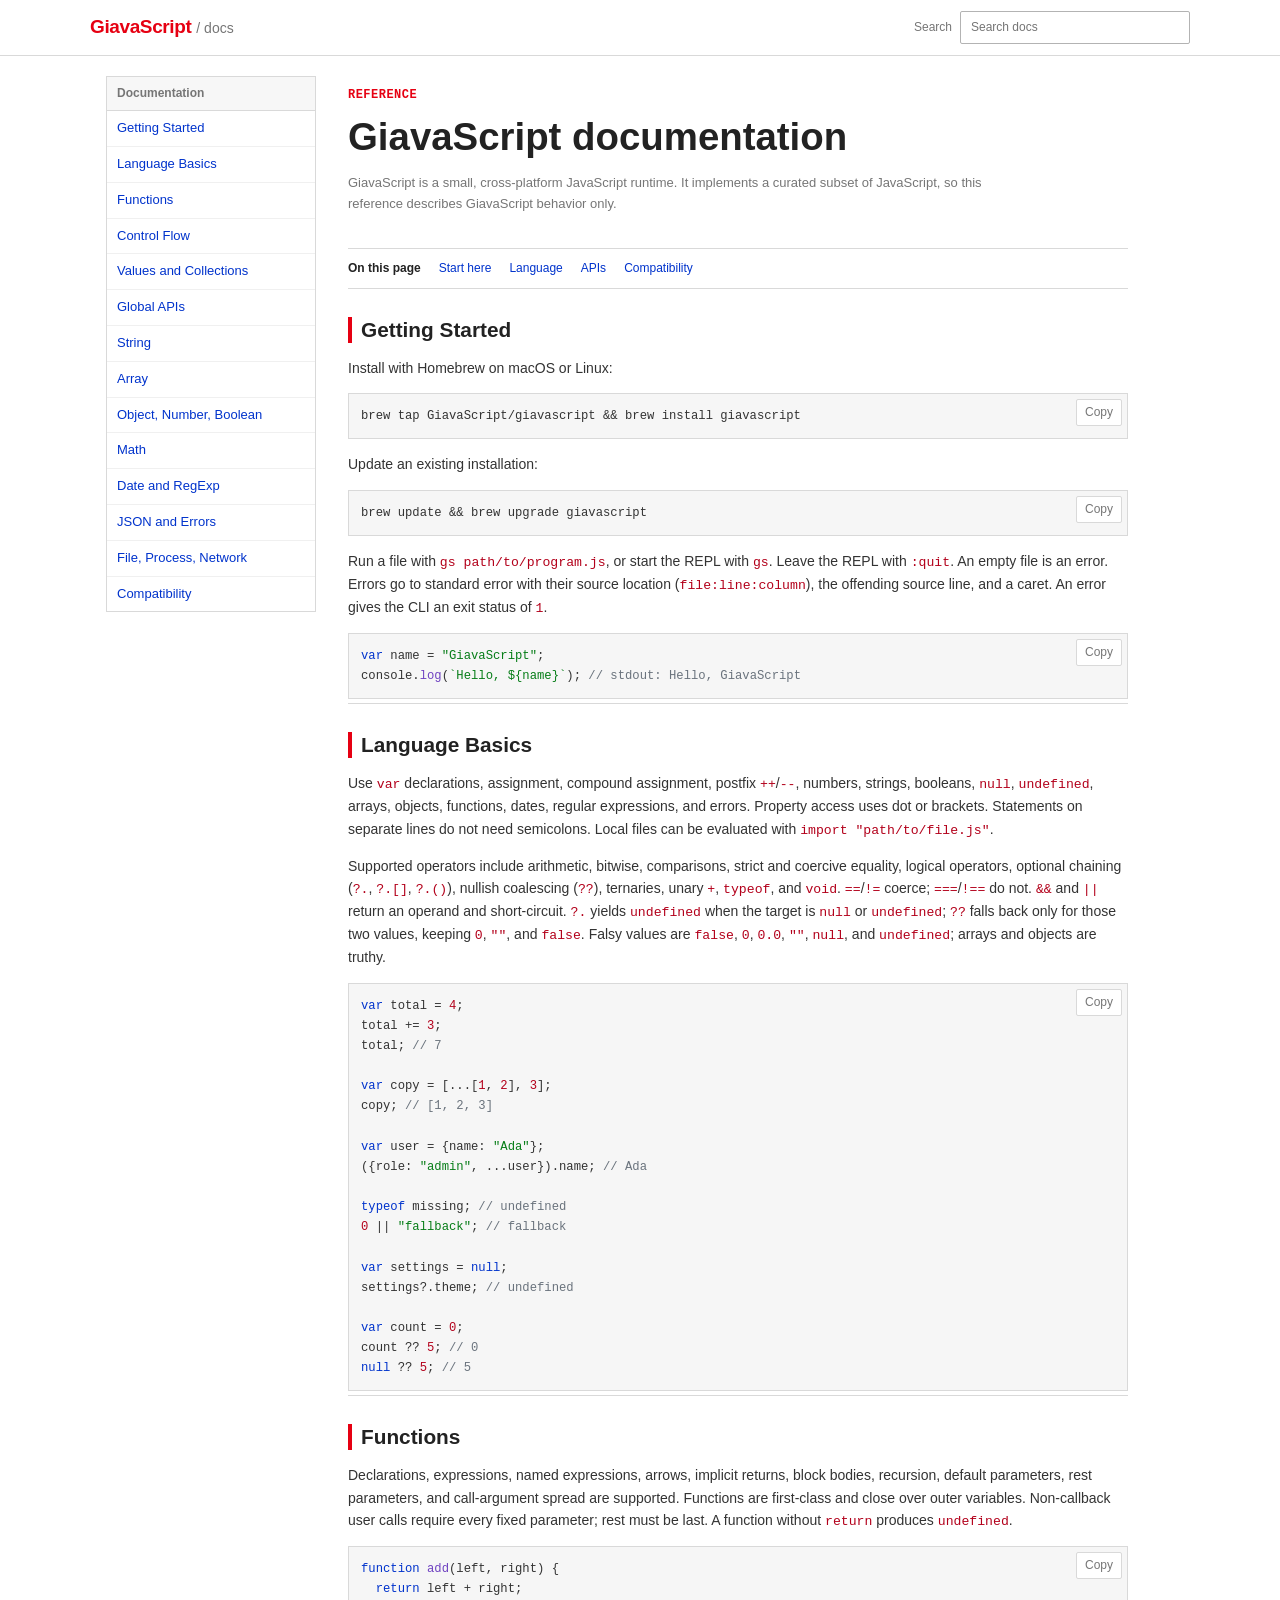
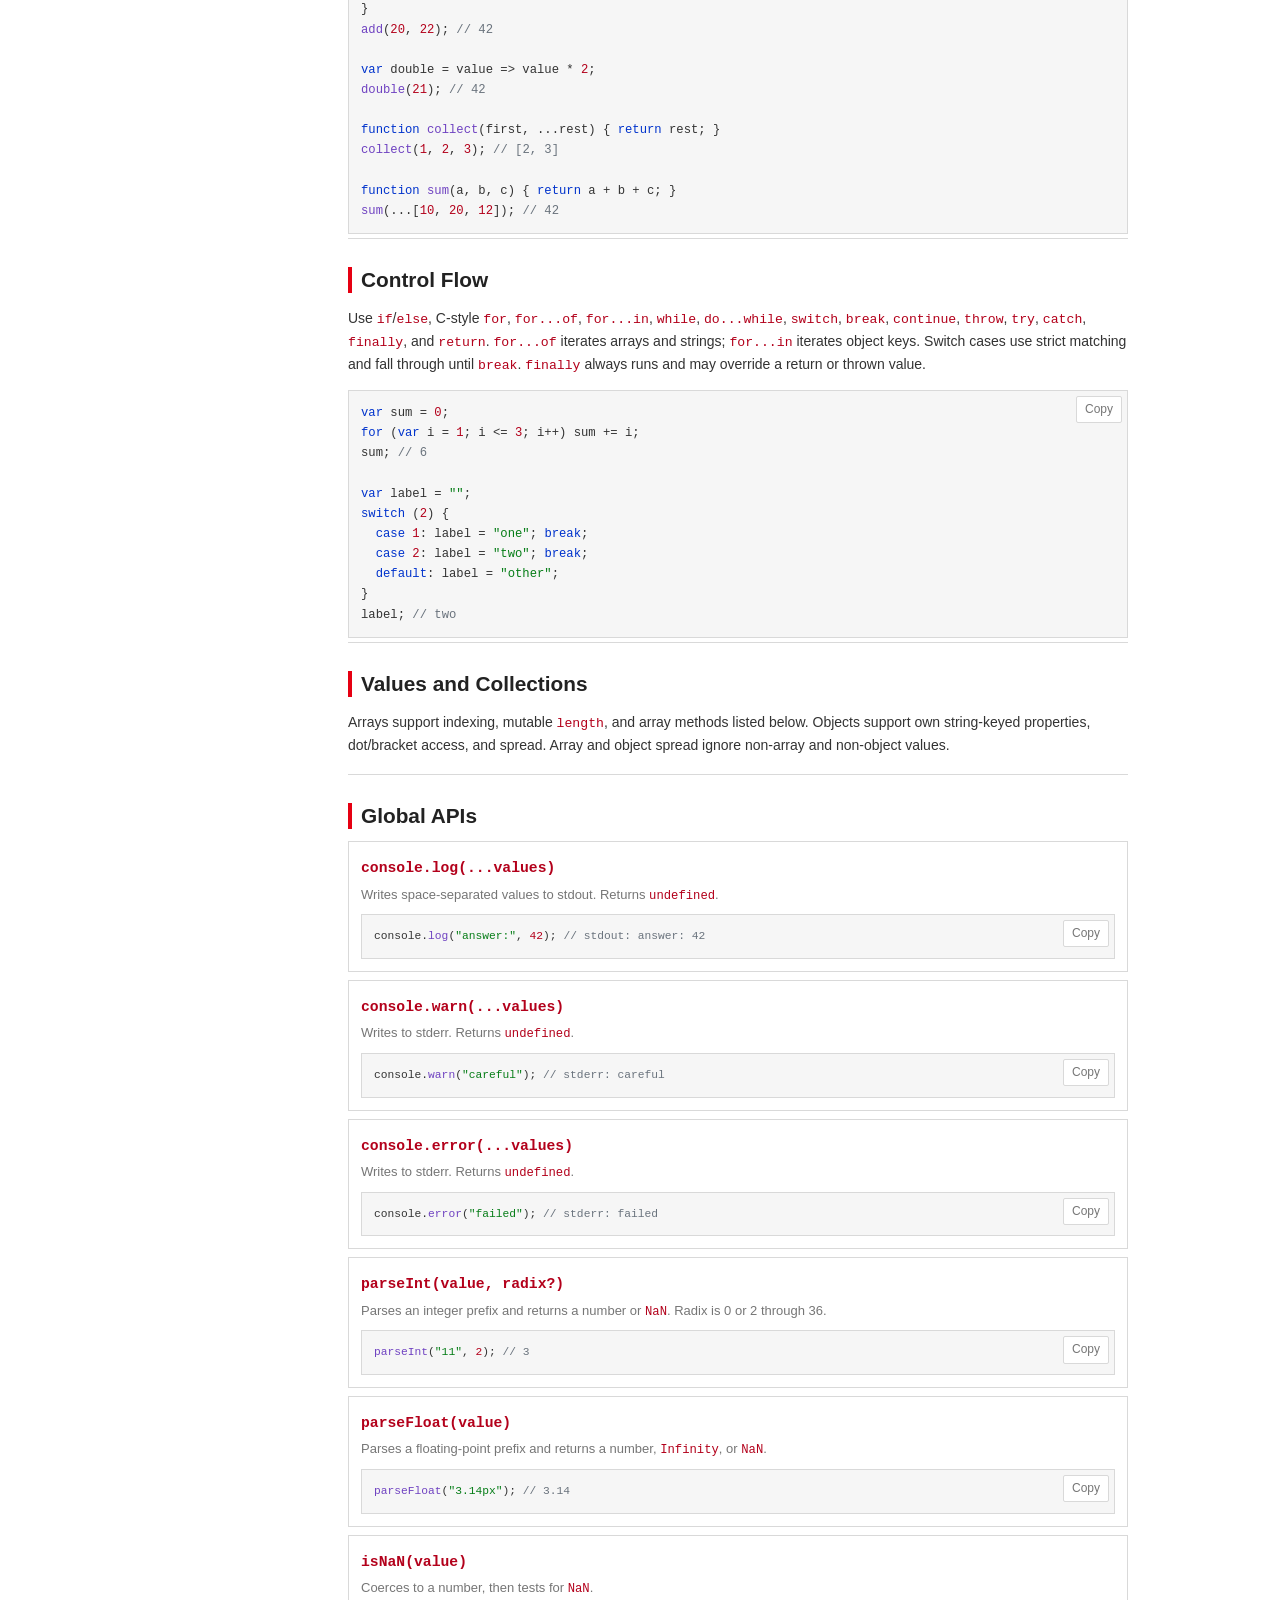
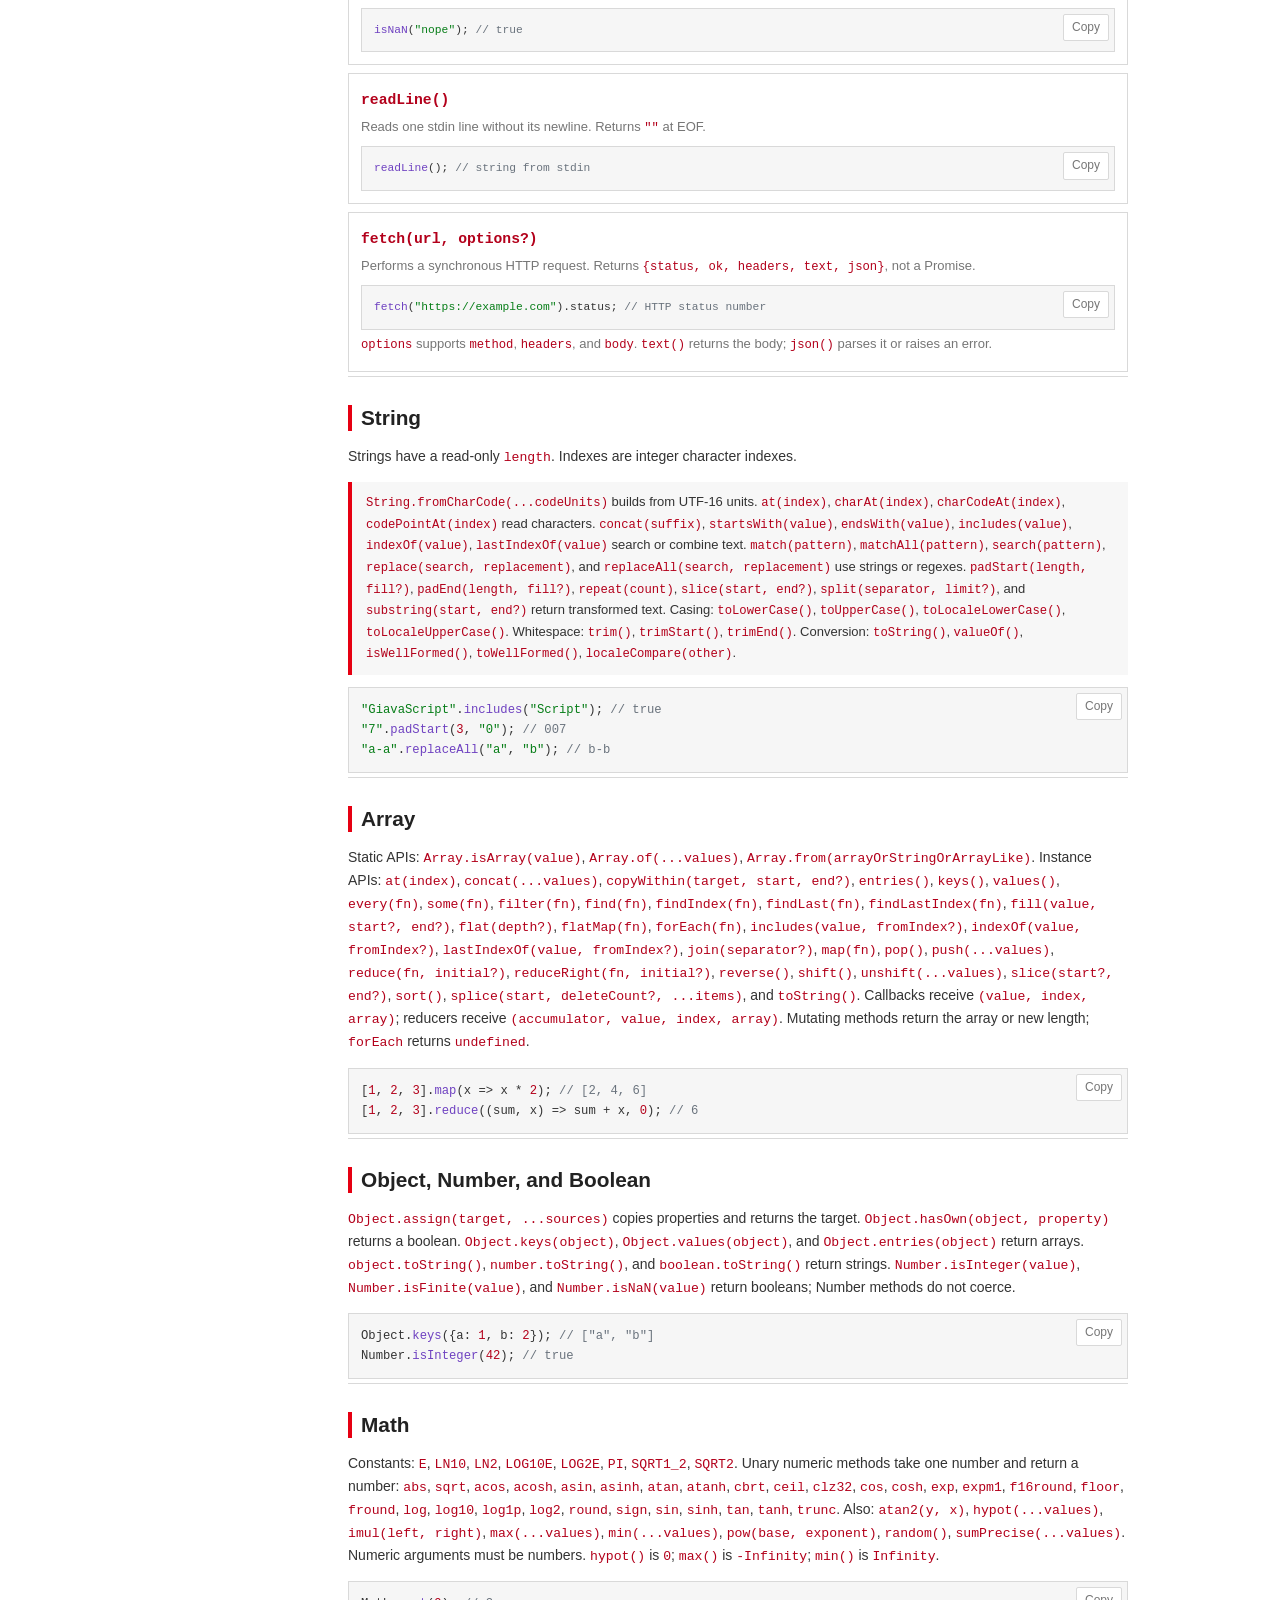
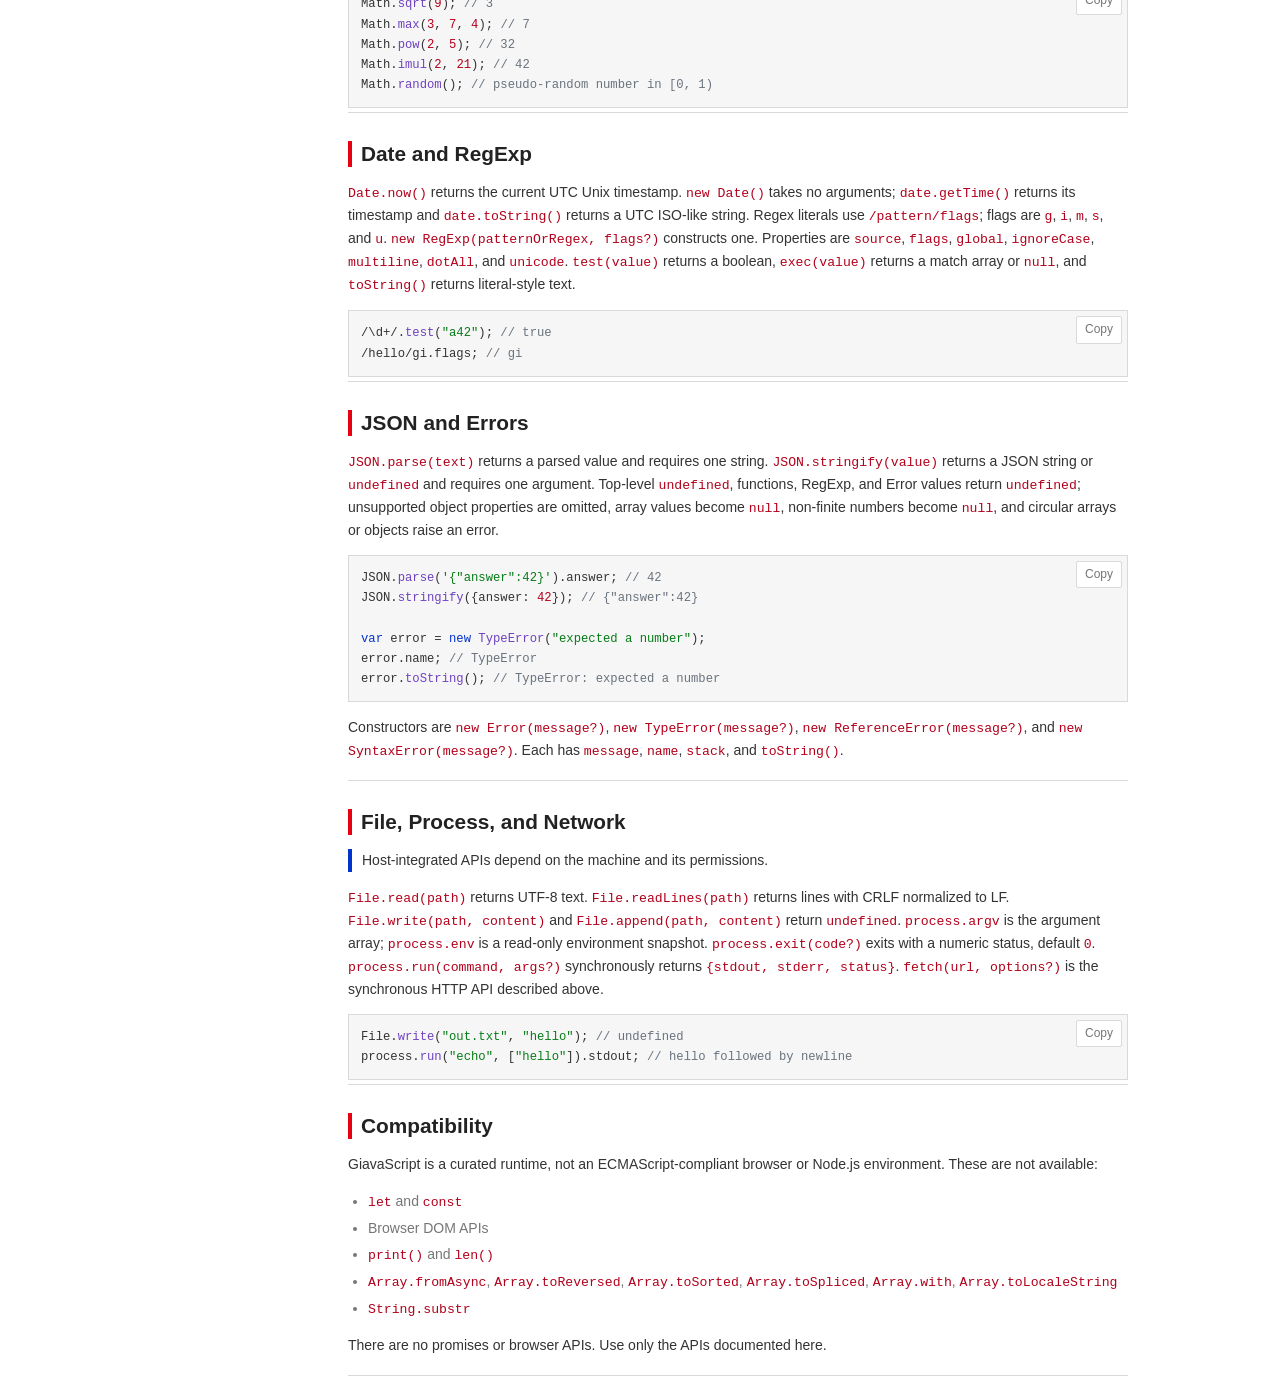
==== commit 286fc491: "Document optional chaining and nullish coalescing" ====
--- a/docs/index.html
+++ b/docs/index.html
@@ -27,11 +27,11 @@
         <a href="#global">Global APIs</a>
         <a href="#string">String</a>
         <a href="#array">Array</a>
-        <a href="#objects">Object, Number, and Boolean</a>
+        <a href="#objects">Object, Number, Boolean</a>
         <a href="#math">Math</a>
         <a href="#date">Date and RegExp</a>
         <a href="#json">JSON and Errors</a>
-        <a href="#host">File, Process, and Network</a>
+        <a href="#host">File, Process, Network</a>
         <a href="#compatibility">Compatibility</a>
       </nav>
     </aside>
@@ -39,16 +39,15 @@
       <div class="intro">
         <p class="eyebrow">Reference</p>
         <h1>GiavaScript documentation</h1>
-        <p>GiavaScript is an open-source, cross-platform JavaScript runtime. It implements a curated subset of
-          JavaScript and is not ECMAScript-compliant, so this reference describes GiavaScript behavior only.</p>
+        <p>GiavaScript is a small, cross-platform JavaScript runtime. It implements a curated subset of JavaScript, so
+          this reference describes GiavaScript behavior only.</p>
       </div>
       <aside class="toc" aria-label="On this page"><strong>On this page</strong><a href="#start">Start here</a><a
           href="#language">Language</a><a href="#global">APIs</a><a href="#compatibility">Compatibility</a></aside>
 
-      <!-- Getting Started -->
       <section id="start" class="doc-section">
         <h2>Getting Started</h2>
-        <p>Install GiavaScript with Homebrew on macOS or Linux:</p>
+        <p>Install with Homebrew on macOS or Linux:</p>
         <div class="code-wrap"><button class="copy" type="button">Copy</button>
           <pre><code>brew tap GiavaScript/giavascript &amp;&amp; brew install giavascript</code></pre>
         </div>
@@ -57,51 +56,30 @@
           <pre><code>brew update &amp;&amp; brew upgrade giavascript</code></pre>
         </div>
         <p>Run a file with <code>gs path/to/program.js</code>, or start the REPL with <code>gs</code>. Leave the REPL
-          with <code>:quit</code>. An empty file is an error. Runtime errors are written to standard error with their
-          source location (<code>file:line:column</code>), the offending source line, and a caret. Any <code>Error:</code>
-          message gives the CLI an exit status of <code>1</code>.</p>
+          with <code>:quit</code>. An empty file is an error. Errors go to standard error with their source location
+          (<code>file:line:column</code>), the offending source line, and a caret. An error gives the CLI an exit
+          status of <code>1</code>.</p>
         <div class="code-wrap"><button class="copy" type="button">Copy</button>
           <pre><code>var name = "GiavaScript";
 console.log(`Hello, ${name}`); // stdout: Hello, GiavaScript</code></pre>
         </div>
       </section>
 
-      <!-- Language Basics -->
       <section id="language" class="doc-section">
         <h2>Language Basics</h2>
-        <p>Declare variables with <code>var</code>, <code>let</code>, or <code>const</code>. All three are
-          function/global scoped; there is no block scoping. <code>let</code> behaves like <code>var</code>.
-          <code>const</code> requires an initializer and cannot be reassigned or updated.</p>
-        <div class="code-wrap"><button class="copy" type="button">Copy</button>
-          <pre><code>var a = 1;
-let b;
-b = 2;
-const c = 3; // c = 4 would raise an error
-a += 1; // 2
-b++; // 3</code></pre>
-        </div>
-        <p>Values are numbers, strings (single or double quotes), <code>true</code>, <code>false</code>,
-          <code>null</code>, <code>undefined</code>, arrays, objects, functions, dates, regular expressions, and
-          errors. Access properties with <code>object.key</code> or <code>object["key"]</code>, and index arrays with
-          <code>items[0]</code>. Arrays and objects support spread (<code>[...items]</code>, <code>{...source}</code>);
-          non-array and non-object spread values are ignored. Comments are <code>// line</code> and
-          <code>/* block */</code>. Template literals interpolate with <code>${...}</code>. Statements on separate
-          lines do not need semicolons. A local file can be evaluated with <code>import "path/to/file.js"</code>.</p>
-        <p>Supported operators include arithmetic <code>+ - * / %</code>, bitwise <code>&amp; | ^ ~ &lt;&lt; &gt;&gt;</code>,
-          comparisons <code>&lt; &gt; &lt;= &gt;=</code>, equality <code>== != === !==</code>, logical
-          <code>&amp;&amp; || !</code>, ternary <code>condition ? left : right</code>, unary <code>+</code>,
-          <code>typeof</code>, and <code>void</code>.</p>
-        <ul>
-          <li><code>==</code> and <code>!=</code> coerce; <code>===</code> and <code>!==</code> do not.
-            <code>switch</code> also uses strict matching.</li>
-          <li><code>&amp;&amp;</code> and <code>||</code> short-circuit and return an operand, not necessarily a
-            boolean.</li>
-          <li>Falsy values are <code>false</code>, <code>0</code>, <code>0.0</code>, <code>""</code>,
-            <code>null</code>, and <code>undefined</code>. Arrays and objects are truthy.</li>
-          <li><code>typeof</code> returns <code>"number"</code>, <code>"string"</code>, <code>"boolean"</code>,
-            <code>"object"</code>, <code>"function"</code>, or <code>"undefined"</code>. An undeclared identifier
-            returns <code>"undefined"</code> under <code>typeof</code>.</li>
-        </ul>
+        <p>Use <code>var</code> declarations, assignment, compound assignment, postfix <code>++</code>/<code>--</code>,
+          numbers, strings, booleans, <code>null</code>, <code>undefined</code>, arrays, objects, functions, dates,
+          regular expressions, and errors. Property access uses dot or brackets. Statements on separate lines do not
+          need semicolons. Local files can be evaluated with <code>import "path/to/file.js"</code>.</p>
+        <p>Supported operators include arithmetic, bitwise, comparisons, strict and coercive equality, logical
+          operators, optional chaining (<code>?.</code>, <code>?.[]</code>, <code>?.()</code>), nullish coalescing
+          (<code>??</code>), ternaries, unary <code>+</code>, <code>typeof</code>, and <code>void</code>.
+          <code>==</code>/<code>!=</code> coerce; <code>===</code>/<code>!==</code> do not. <code>&amp;&amp;</code> and
+          <code>||</code> return an operand and short-circuit. <code>?.</code> yields <code>undefined</code> when the
+          target is <code>null</code> or <code>undefined</code>; <code>??</code> falls back only for those two values,
+          keeping <code>0</code>, <code>""</code>, and <code>false</code>. Falsy values are <code>false</code>,
+          <code>0</code>, <code>0.0</code>, <code>""</code>, <code>null</code>, and <code>undefined</code>; arrays and
+          objects are truthy.</p>
         <div class="code-wrap"><button class="copy" type="button">Copy</button>
           <pre><code>var total = 4;
 total += 3;
@@ -114,17 +92,23 @@
 ({role: "admin", ...user}).name; // Ada
 
 typeof missing; // undefined
-0 || "fallback"; // fallback</code></pre>
-        </div>
-      </section>
-
-      <!-- Functions -->
+0 || "fallback"; // fallback
+
+var settings = null;
+settings?.theme; // undefined
+
+var count = 0;
+count ?? 5; // 0
+null ?? 5; // 5</code></pre>
+        </div>
+      </section>
+
       <section id="functions" class="doc-section">
         <h2>Functions</h2>
-        <p>Function declarations, expressions, named expressions, arrows (with implicit or block bodies), recursion,
-          default parameters, rest parameters, and call-argument spread are supported. Functions are first-class values
-          and close over outer variables. Non-callback user function calls require every declared fixed parameter, rest
-          must be the last parameter, and a function without <code>return</code> produces <code>undefined</code>.</p>
+        <p>Declarations, expressions, named expressions, arrows, implicit returns, block bodies, recursion, default
+          parameters, rest parameters, and call-argument spread are supported. Functions are first-class and close over
+          outer variables. Non-callback user calls require every fixed parameter; rest must be last. A function without
+          <code>return</code> produces <code>undefined</code>.</p>
         <div class="code-wrap"><button class="copy" type="button">Copy</button>
           <pre><code>function add(left, right) {
   return left + right;
@@ -134,9 +118,7 @@
 var double = value =&gt; value * 2;
 double(21); // 42
 
-function collect(first, ...rest) {
-  return rest;
-}
+function collect(first, ...rest) { return rest; }
 collect(1, 2, 3); // [2, 3]
 
 function sum(a, b, c) { return a + b + c; }
@@ -144,50 +126,18 @@
         </div>
       </section>
 
-      <!-- Control Flow -->
       <section id="control" class="doc-section">
         <h2>Control Flow</h2>
-        <p>Use <code>if</code>/<code>else if</code>/<code>else</code>, C-style <code>for</code>,
-          <code>for...of</code>, <code>for...in</code>, <code>while</code>, <code>do...while</code>,
-          <code>switch</code>, <code>break</code>, <code>continue</code>, <code>throw</code>,
-          <code>try</code>/<code>catch</code>/<code>finally</code>, and <code>return</code>.
-          <code>for...of</code> iterates arrays, strings, and Map/Set values; <code>for...in</code> iterates object
-          keys. <code>break</code> is valid in loops and <code>switch</code>; <code>continue</code> only in loops.
-          Switch cases use strict matching and fall through until <code>break</code>. <code>finally</code> always runs
-          and may override a return or thrown value.</p>
-        <div class="code-wrap"><button class="copy" type="button">Copy</button>
-          <pre><code>var grade = 82;
-if (grade &gt;= 90) {
-  "A";
-} else if (grade &gt;= 80) {
-  "B"; // B
-} else {
-  "C";
-}
-
-var sum = 0;
-for (var i = 1; i &lt;= 3; i++) {
-  sum += i;
-}
+        <p>Use <code>if</code>/<code>else</code>, C-style <code>for</code>, <code>for...of</code>,
+          <code>for...in</code>, <code>while</code>, <code>do...while</code>, <code>switch</code>, <code>break</code>,
+          <code>continue</code>, <code>throw</code>, <code>try</code>, <code>catch</code>, <code>finally</code>, and
+          <code>return</code>. <code>for...of</code> iterates arrays and strings; <code>for...in</code> iterates object
+          keys. Switch cases use strict matching and fall through until <code>break</code>. <code>finally</code> always
+          runs and may override a return or thrown value.</p>
+        <div class="code-wrap"><button class="copy" type="button">Copy</button>
+          <pre><code>var sum = 0;
+for (var i = 1; i &lt;= 3; i++) sum += i;
 sum; // 6
-
-var letters = "";
-for (var letter of ["a", "b", "c"]) {
-  letters += letter;
-}
-letters; // abc
-
-var keys = "";
-for (var key in {a: 1, b: 2}) {
-  keys += key;
-}
-keys; // ab
-
-var count = 0;
-do {
-  count++;
-} while (count &lt; 1);
-count; // 1
 
 var label = "";
 switch (2) {
@@ -195,163 +145,17 @@
   case 2: label = "two"; break;
   default: label = "other";
 }
-label; // two
-
-try {
-  throw new Error("bad input");
-} catch (error) {
-  error.message; // bad input
-} finally {
-  // always runs
-}</code></pre>
-        </div>
-      </section>
-
-      <!-- Values and Collections -->
+label; // two</code></pre>
+        </div>
+      </section>
+
       <section id="values" class="doc-section">
         <h2>Values and Collections</h2>
-        <p>Arrays support indexing, a mutable <code>length</code>, and the methods in the <a href="#array">Array</a>
-          section. Objects support own string-keyed properties, dot and bracket access, and spread. Array and object
-          spread ignore non-array and non-object values.</p>
-        <p><code>Map</code> and <code>Set</code> are keyed collections that compare keys with SameValueZero semantics:
-          numbers compare by value (<code>1</code> and <code>1.0</code> are the same key, and <code>NaN</code> equals
-          itself), strings, booleans, <code>null</code>, and <code>undefined</code> compare by value, and objects
-          compare by reference identity. Iteration uses insertion order. Both are iterable with <code>for...of</code>:
-          a Map yields <code>[key, value]</code> pairs and a Set yields values.</p>
-        <div class="api-grid">
-          <article>
-            <h3><code>new Map()</code></h3>
-            <p>Creates an empty keyed collection. Returns a <code>Map</code>. Takes no arguments.</p>
-            <pre><code>var m = new Map();
-m.size; // 0</code></pre>
-          </article>
-          <article>
-            <h3><code>map.set(key, value)</code></h3>
-            <p>Stores a value under a key. Returns <code>map</code> for chaining.</p>
-            <pre><code>var m = new Map();
-m.set("a", 1);
-m.get("a"); // 1</code></pre>
-          </article>
-          <article>
-            <h3><code>map.get(key)</code></h3>
-            <p>Returns the value for a key, or <code>undefined</code> when absent.</p>
-            <pre><code>var m = new Map(); m.set(1, "one");
-m.get(1); // "one"
-m.get(1.0); // "one"</code></pre>
-          </article>
-          <article>
-            <h3><code>map.has(key)</code></h3>
-            <p>Returns a boolean indicating whether the key exists.</p>
-            <pre><code>var m = new Map(); m.set("a", 1);
-m.has("a"); // true
-m.has("b"); // false</code></pre>
-          </article>
-          <article>
-            <h3><code>map.delete(key)</code></h3>
-            <p>Removes a key. Returns <code>true</code> if it existed, otherwise <code>false</code>.</p>
-            <pre><code>var m = new Map(); m.set("a", 1);
-m.delete("a"); // true
-m.delete("a"); // false</code></pre>
-          </article>
-          <article>
-            <h3><code>map.clear()</code></h3>
-            <p>Removes every entry. Returns <code>undefined</code>.</p>
-            <pre><code>var m = new Map(); m.set("a", 1);
-m.clear();
-m.size; // 0</code></pre>
-          </article>
-          <article>
-            <h3><code>map.keys(), map.values(), map.entries()</code></h3>
-            <p>Return new arrays of keys, values, or <code>[key, value]</code> pairs.</p>
-            <pre><code>var m = new Map(); m.set("a", 1); m.set("b", 2);
-m.keys(); // ["a", "b"]
-m.values(); // [1, 2]
-m.entries(); // [["a", 1], ["b", 2]]</code></pre>
-          </article>
-          <article>
-            <h3><code>map.forEach(callback)</code></h3>
-            <p>Runs <code>callback(value, key, map)</code> for each entry. Returns <code>undefined</code>.</p>
-            <pre><code>var m = new Map(); m.set("a", 1);
-m.forEach(function(value, key) { console.log(key + "=" + value); }); // stdout: a=1</code></pre>
-          </article>
-          <article>
-            <h3><code>map.size</code></h3>
-            <p>Read-only number of entries in the Map.</p>
-            <pre><code>var m = new Map(); m.set("a", 1); m.set("b", 2);
-m.size; // 2</code></pre>
-          </article>
-          <article>
-            <h3><code>for...of</code> over a Map</h3>
-            <p>Yields each entry as a <code>[key, value]</code> array.</p>
-            <pre><code>var m = new Map(); m.set("a", 1); m.set("b", 2);
-var out = [];
-for (var pair of m) { out.push(pair[0] + pair[1]); }
-out; // ["a1", "b2"]</code></pre>
-          </article>
-          <article>
-            <h3><code>new Set()</code></h3>
-            <p>Creates an empty collection of unique values. Returns a <code>Set</code>. Takes no arguments.</p>
-            <pre><code>var s = new Set();
-s.size; // 0</code></pre>
-          </article>
-          <article>
-            <h3><code>set.add(value)</code></h3>
-            <p>Adds a value if absent. Returns <code>set</code> for chaining.</p>
-            <pre><code>var s = new Set();
-s.add(1); s.add(1);
-s.size; // 1</code></pre>
-          </article>
-          <article>
-            <h3><code>set.has(value)</code></h3>
-            <p>Returns a boolean indicating whether the value exists.</p>
-            <pre><code>var s = new Set(); s.add(2);
-s.has(2); // true
-s.has(3); // false</code></pre>
-          </article>
-          <article>
-            <h3><code>set.delete(value)</code></h3>
-            <p>Removes a value. Returns <code>true</code> if it existed, otherwise <code>false</code>.</p>
-            <pre><code>var s = new Set(); s.add(1);
-s.delete(1); // true</code></pre>
-          </article>
-          <article>
-            <h3><code>set.clear()</code></h3>
-            <p>Removes every value. Returns <code>undefined</code>.</p>
-            <pre><code>var s = new Set(); s.add(1);
-s.clear();
-s.size; // 0</code></pre>
-          </article>
-          <article>
-            <h3><code>set.values(), set.entries()</code></h3>
-            <p>Return new arrays of values, or <code>[value, value]</code> pairs.</p>
-            <pre><code>var s = new Set(); s.add(1); s.add(2);
-s.values(); // [1, 2]
-s.entries(); // [[1, 1], [2, 2]]</code></pre>
-          </article>
-          <article>
-            <h3><code>set.forEach(callback)</code></h3>
-            <p>Runs <code>callback(value, value, set)</code> for each value. Returns <code>undefined</code>.</p>
-            <pre><code>var s = new Set(); s.add(1);
-s.forEach(function(value) { console.log(value); }); // stdout: 1</code></pre>
-          </article>
-          <article>
-            <h3><code>set.size</code></h3>
-            <p>Read-only number of values in the Set.</p>
-            <pre><code>var s = new Set(); s.add(1); s.add(2);
-s.size; // 2</code></pre>
-          </article>
-          <article>
-            <h3><code>for...of</code> over a Set</h3>
-            <p>Yields each stored value.</p>
-            <pre><code>var s = new Set(); s.add(3); s.add(4);
-var out = [];
-for (var value of s) { out.push(value); }
-out; // [3, 4]</code></pre>
-          </article>
-        </div>
-      </section>
-
-      <!-- Global APIs -->
+        <p>Arrays support indexing, mutable <code>length</code>, and array methods listed below. Objects support own
+          string-keyed properties, dot/bracket access, and spread. Array and object spread ignore non-array and
+          non-object values.</p>
+      </section>
+
       <section id="global" class="doc-section">
         <h2>Global APIs</h2>
         <div class="api-grid">
@@ -362,612 +166,171 @@
           </article>
           <article>
             <h3><code>console.warn(...values)</code></h3>
-            <p>Writes space-separated values to stderr. Returns <code>undefined</code>.</p>
+            <p>Writes to stderr. Returns <code>undefined</code>.</p>
             <pre><code>console.warn("careful"); // stderr: careful</code></pre>
           </article>
           <article>
             <h3><code>console.error(...values)</code></h3>
-            <p>Writes space-separated values to stderr. Returns <code>undefined</code>.</p>
+            <p>Writes to stderr. Returns <code>undefined</code>.</p>
             <pre><code>console.error("failed"); // stderr: failed</code></pre>
           </article>
           <article>
             <h3><code>parseInt(value, radix?)</code></h3>
-            <p>Parses an integer prefix. Returns a number, or <code>NaN</code> when there is no valid digit. Radix must
-              be <code>0</code> or between <code>2</code> and <code>36</code>.</p>
-            <pre><code>parseInt("11", 2); // 3
-parseInt("nope"); // NaN</code></pre>
+            <p>Parses an integer prefix and returns a number or <code>NaN</code>. Radix is 0 or 2 through 36.</p>
+            <pre><code>parseInt("11", 2); // 3</code></pre>
           </article>
           <article>
             <h3><code>parseFloat(value)</code></h3>
-            <p>Parses a floating-point prefix. Returns a number, <code>Infinity</code>, or <code>NaN</code>.</p>
+            <p>Parses a floating-point prefix and returns a number, <code>Infinity</code>, or <code>NaN</code>.</p>
             <pre><code>parseFloat("3.14px"); // 3.14</code></pre>
           </article>
           <article>
             <h3><code>isNaN(value)</code></h3>
-            <p>Coerces a value to a number, then reports whether it is <code>NaN</code>. Returns a boolean.</p>
-            <pre><code>isNaN("nope"); // true
-isNaN(42); // false</code></pre>
+            <p>Coerces to a number, then tests for <code>NaN</code>.</p>
+            <pre><code>isNaN("nope"); // true</code></pre>
           </article>
           <article>
             <h3><code>readLine()</code></h3>
-            <p>Reads one standard-input line without its newline. Returns the line as a string, or <code>""</code> at
-              EOF. Result depends on input.</p>
-            <pre><code>readLine(); // string from stdin, or "" at EOF</code></pre>
+            <p>Reads one stdin line without its newline. Returns <code>""</code> at EOF.</p>
+            <pre><code>readLine(); // string from stdin</code></pre>
           </article>
           <article>
             <h3><code>fetch(url, options?)</code></h3>
-            <p>Performs a synchronous HTTP request. Returns an object with <code>status</code>, <code>ok</code>,
-              <code>headers</code>, <code>text</code>, and <code>json</code>. It does not return a Promise.</p>
+            <p>Performs a synchronous HTTP request. Returns <code>{status, ok, headers, text, json}</code>, not a
+              Promise.</p>
             <pre><code>fetch("https://example.com").status; // HTTP status number</code></pre>
             <p><code>options</code> supports <code>method</code>, <code>headers</code>, and <code>body</code>.
-              <code>response.text()</code> returns the body string. <code>response.json()</code> parses the body or
-              raises an error when it is not valid JSON. Network results depend on the host.</p>
-          </article>
-        </div>
-      </section>
-
-      <!-- String -->
+              <code>text()</code> returns the body; <code>json()</code> parses it or raises an error.</p>
+          </article>
+        </div>
+      </section>
+
       <section id="string" class="doc-section">
         <h2>String</h2>
-        <p>Strings are immutable. Indexes are integer character indexes. The <code>length</code> property is read-only.
-        </p>
-        <div class="api-grid">
-          <article>
-            <h3><code>String.fromCharCode(...codeUnits)</code></h3>
-            <p>Builds a string from UTF-16 code units. Returns a string.</p>
-            <pre><code>String.fromCharCode(65, 66); // AB</code></pre>
-          </article>
-          <article>
-            <h3><code>text.length</code></h3>
-            <p>Read-only number of characters in the string.</p>
-            <pre><code>"hello".length; // 5</code></pre>
-          </article>
-          <article>
-            <h3><code>text.at(index)</code></h3>
-            <p>Returns the character at an index, supporting negative indexes, or <code>undefined</code> when outside
-              the string.</p>
-            <pre><code>"abc".at(-1); // c
-"abc".at(9); // undefined</code></pre>
-          </article>
-          <article>
-            <h3><code>text.charAt(index)</code></h3>
-            <p>Returns the character at an index, or <code>""</code> when outside the string.</p>
-            <pre><code>"abc".charAt(1); // b</code></pre>
-          </article>
-          <article>
-            <h3><code>text.charCodeAt(index)</code></h3>
-            <p>Returns the character code at an index, or <code>NaN</code> when outside the string.</p>
-            <pre><code>"A".charCodeAt(0); // 65</code></pre>
-          </article>
-          <article>
-            <h3><code>text.codePointAt(index)</code></h3>
-            <p>Returns the Unicode code point at an index, or <code>undefined</code> when outside the string.</p>
-            <pre><code>"A".codePointAt(0); // 65</code></pre>
-          </article>
-          <article>
-            <h3><code>text.concat(suffix)</code></h3>
-            <p>Returns the text with one string suffix appended.</p>
-            <pre><code>"Giava".concat("Script"); // GiavaScript</code></pre>
-          </article>
-          <article>
-            <h3><code>text.startsWith(value), text.endsWith(value), text.includes(value)</code></h3>
-            <p>Test for a string prefix, suffix, or contained string. Each returns a boolean.</p>
-            <pre><code>"GiavaScript".startsWith("Giava"); // true
-"GiavaScript".endsWith("Script"); // true
-"GiavaScript".includes("aSc"); // true</code></pre>
-          </article>
-          <article>
-            <h3><code>text.indexOf(value), text.lastIndexOf(value)</code></h3>
-            <p>Return the first or last index of a substring, or <code>-1</code> when absent.</p>
-            <pre><code>"banana".indexOf("a"); // 1
-"banana".lastIndexOf("a"); // 5</code></pre>
-          </article>
-          <article>
-            <h3><code>text.isWellFormed(), text.toWellFormed()</code></h3>
-            <p>Return <code>true</code>, and the unchanged string, respectively. GiavaScript strings are always well
-              formed.</p>
-            <pre><code>"text".isWellFormed(); // true
-"text".toWellFormed(); // text</code></pre>
-          </article>
-          <article>
-            <h3><code>text.localeCompare(other)</code></h3>
-            <p>Compares strings lexically. Returns <code>-1</code>, <code>0</code>, or <code>1</code>.</p>
-            <pre><code>"a".localeCompare("b"); // -1</code></pre>
-          </article>
-          <article>
-            <h3><code>text.match(pattern)</code></h3>
-            <p>Returns a match array or <code>null</code>. A global regular expression returns all whole matches.</p>
-            <pre><code>"hello".match(/he(.)l/); // ["hell", "l"]</code></pre>
-          </article>
-          <article>
-            <h3><code>text.matchAll(pattern)</code></h3>
-            <p>Returns an array of all matches. Regex matches include capture groups.</p>
-            <pre><code>"a-a".matchAll("a"); // ["a", "a"]</code></pre>
-          </article>
-          <article>
-            <h3><code>text.padStart(length, fill?), text.padEnd(length, fill?)</code></h3>
-            <p>Pad the string to a length using <code>fill</code>, or a single space when omitted. Returns a string.</p>
-            <pre><code>"7".padStart(3, "0"); // 007
-"7".padEnd(3, "0"); // 700</code></pre>
-          </article>
-          <article>
-            <h3><code>text.replace(search, replacement)</code></h3>
-            <p>Replaces the first match, or all matches when the pattern is a global regular expression. Returns a
-              string.</p>
-            <pre><code>"a-a".replace("a", "b"); // b-a
-"a-a".replace(/a/g, "b"); // b-b</code></pre>
-          </article>
-          <article>
-            <h3><code>text.replaceAll(search, replacement)</code></h3>
-            <p>Replaces every string or regex match. Returns a string.</p>
-            <pre><code>"a-a".replaceAll("a", "b"); // b-b</code></pre>
-          </article>
-          <article>
-            <h3><code>text.repeat(count)</code></h3>
-            <p>Repeats the string a non-negative integer number of times. Returns a string.</p>
-            <pre><code>"ha".repeat(2); // haha</code></pre>
-          </article>
-          <article>
-            <h3><code>text.search(pattern)</code></h3>
-            <p>Returns the index of the first match, or <code>-1</code>.</p>
-            <pre><code>"hello".search(/ll/); // 2</code></pre>
-          </article>
-          <article>
-            <h3><code>text.slice(start, end?)</code></h3>
-            <p>Returns characters in <code>[start, end)</code>. Negative indexes count from the end.</p>
-            <pre><code>"hello".slice(-3); // llo
-"hello".slice(1, 3); // el</code></pre>
-          </article>
-          <article>
-            <h3><code>text.split(separator, limit?)</code></h3>
-            <p>Splits by a string or regular expression. Returns an array, optionally capped by <code>limit</code>.</p>
-            <pre><code>"a,b,c".split(","); // ["a", "b", "c"]
-"a,b,c".split(",", 2); // ["a", "b"]</code></pre>
-          </article>
-          <article>
-            <h3><code>text.substring(start, end?)</code></h3>
-            <p>Returns characters in <code>[start, end)</code>. Negative indexes become <code>0</code>, and reversed
-              bounds swap.</p>
-            <pre><code>"hello".substring(1, 3); // el
-"hello".substring(4, 1); // ell</code></pre>
-          </article>
-          <article>
-            <h3><code>text.toLowerCase(), text.toUpperCase(), text.toLocaleLowerCase(), text.toLocaleUpperCase()</code></h3>
-            <p>Return a case-converted string.</p>
-            <pre><code>"Giava".toUpperCase(); // GIAVA
-"Giava".toLowerCase(); // giava</code></pre>
-          </article>
-          <article>
-            <h3><code>text.trim(), text.trimStart(), text.trimEnd()</code></h3>
-            <p>Return the string with leading, trailing, or both ends of whitespace removed.</p>
-            <pre><code>"  hi  ".trim(); // hi
-"  hi  ".trimStart(); // "hi  "</code></pre>
-          </article>
-          <article>
-            <h3><code>text.toString(), text.valueOf()</code></h3>
-            <p>Return the unchanged string.</p>
-            <pre><code>"text".valueOf(); // text</code></pre>
-          </article>
-        </div>
-      </section>
-
-      <!-- Array -->
+        <p>Strings have a read-only <code>length</code>. Indexes are integer character indexes.</p>
+        <div class="api-table"><code>String.fromCharCode(...codeUnits)</code> builds from UTF-16 units.
+          <code>at(index)</code>, <code>charAt(index)</code>, <code>charCodeAt(index)</code>,
+          <code>codePointAt(index)</code> read characters. <code>concat(suffix)</code>, <code>startsWith(value)</code>,
+          <code>endsWith(value)</code>, <code>includes(value)</code>, <code>indexOf(value)</code>,
+          <code>lastIndexOf(value)</code> search or combine text. <code>match(pattern)</code>,
+          <code>matchAll(pattern)</code>, <code>search(pattern)</code>, <code>replace(search, replacement)</code>, and
+          <code>replaceAll(search, replacement)</code> use strings or regexes. <code>padStart(length, fill?)</code>,
+          <code>padEnd(length, fill?)</code>, <code>repeat(count)</code>, <code>slice(start, end?)</code>,
+          <code>split(separator, limit?)</code>, and <code>substring(start, end?)</code> return transformed text.
+          Casing: <code>toLowerCase()</code>, <code>toUpperCase()</code>, <code>toLocaleLowerCase()</code>,
+          <code>toLocaleUpperCase()</code>. Whitespace: <code>trim()</code>, <code>trimStart()</code>,
+          <code>trimEnd()</code>. Conversion: <code>toString()</code>, <code>valueOf()</code>,
+          <code>isWellFormed()</code>, <code>toWellFormed()</code>, <code>localeCompare(other)</code>.</div>
+        <pre><code>"GiavaScript".includes("Script"); // true
+"7".padStart(3, "0"); // 007
+"a-a".replaceAll("a", "b"); // b-b</code></pre>
+      </section>
+
       <section id="array" class="doc-section">
         <h2>Array</h2>
-        <p>Arrays have a mutable <code>length</code>. Callbacks receive <code>(value, index, array)</code>; reducers
-          receive <code>(accumulator, value, index, array)</code>. Mutating methods usually return the array or the new
-          length.</p>
-        <div class="api-grid">
-          <article>
-            <h3><code>Array.isArray(value)</code></h3>
-            <p>Returns a boolean indicating whether the value is an array.</p>
-            <pre><code>Array.isArray([]); // true
-Array.isArray({}); // false</code></pre>
-          </article>
-          <article>
-            <h3><code>Array.of(...values)</code></h3>
-            <p>Creates a new array from all arguments. Returns an array.</p>
-            <pre><code>Array.of(1, 2); // [1, 2]</code></pre>
-          </article>
-          <article>
-            <h3><code>Array.from(arrayOrStringOrArrayLike)</code></h3>
-            <p>Returns a shallow array copy, the characters of a string, or values from an object with an integer
-              <code>length</code>.</p>
-            <pre><code>Array.from("ab"); // ["a", "b"]
-Array.from({length: 2, "0": "x", "1": "y"}); // ["x", "y"]</code></pre>
-          </article>
-          <article>
-            <h3><code>items.length</code></h3>
-            <p>Read-write number of elements. Assigning changes the array size.</p>
-            <pre><code>var a = [1, 2];
-a.length; // 2</code></pre>
-          </article>
-          <article>
-            <h3><code>items.at(index)</code></h3>
-            <p>Returns the item at an index, supporting negative indexes, or <code>undefined</code> out of bounds.</p>
-            <pre><code>[10, 20].at(-1); // 20</code></pre>
-          </article>
-          <article>
-            <h3><code>items.concat(...values)</code></h3>
-            <p>Returns a new array with arguments appended; array arguments are flattened one level.</p>
-            <pre><code>[1].concat([2], 3); // [1, 2, 3]</code></pre>
-          </article>
-          <article>
-            <h3><code>items.copyWithin(target, start, end?)</code></h3>
-            <p>Copies a range within the array in place. Returns the array.</p>
-            <pre><code>var a = [1, 2, 3];
-a.copyWithin(1, 0); // [1, 1, 2]</code></pre>
-          </article>
-          <article>
-            <h3><code>items.entries(), items.keys(), items.values()</code></h3>
-            <p>Return new arrays of <code>[index, value]</code> pairs, indexes, or values.</p>
-            <pre><code>["a", "b"].entries(); // [[0, "a"], [1, "b"]]
-["a", "b"].keys(); // [0, 1]</code></pre>
-          </article>
-          <article>
-            <h3><code>items.every(fn), items.some(fn)</code></h3>
-            <p>Return whether all, or any, callback results are truthy.</p>
-            <pre><code>[1, 2].every(x =&gt; x &gt; 0); // true
-[1, 2].some(x =&gt; x &gt; 1); // true</code></pre>
-          </article>
-          <article>
-            <h3><code>items.filter(fn), items.find(fn), items.findIndex(fn), items.findLast(fn), items.findLastIndex(fn)</code></h3>
-            <p>Return a filtered array; the matching item or <code>undefined</code>; or the matching index or
-              <code>-1</code>.</p>
-            <pre><code>[1, 2, 3].filter(x =&gt; x &gt; 1); // [2, 3]
-[1, 2, 3].find(x =&gt; x &gt; 1); // 2
-[1, 2, 3].findIndex(x =&gt; x &gt; 1); // 1</code></pre>
-          </article>
-          <article>
-            <h3><code>items.fill(value, start?, end?)</code></h3>
-            <p>Fills <code>[start, end)</code> in place. Returns the array.</p>
-            <pre><code>var a = [1, 2, 3];
-a.fill(0, 1); // [1, 0, 0]</code></pre>
-          </article>
-          <article>
-            <h3><code>items.flat(depth?), items.flatMap(fn)</code></h3>
-            <p>Return a new flattened array. <code>flatMap</code> maps then flattens one level.</p>
-            <pre><code>[1, [2, [3]]].flat(2); // [1, 2, 3]
-[1, 2].flatMap(x =&gt; [x, x]); // [1, 1, 2, 2]</code></pre>
-          </article>
-          <article>
-            <h3><code>items.forEach(fn)</code></h3>
-            <p>Runs a callback for each element. Returns <code>undefined</code>.</p>
-            <pre><code>var n = 0;
-[1, 2].forEach(x =&gt; n += x);
-n; // 3</code></pre>
-          </article>
-          <article>
-            <h3><code>items.includes(value, fromIndex?), items.indexOf(value, fromIndex?), items.lastIndexOf(value, fromIndex?)</code></h3>
-            <p>Return a boolean, or the first/last matching index or <code>-1</code>. <code>includes</code> matches
-              <code>NaN</code>.</p>
-            <pre><code>[1, 2, 1].includes(2); // true
-[1, 2, 1].lastIndexOf(1); // 2</code></pre>
-          </article>
-          <article>
-            <h3><code>items.join(separator?), items.toString()</code></h3>
-            <p>Return a string joining the elements with <code>separator</code>, or a comma by default.</p>
-            <pre><code>[1, 2, 3].join("-"); // 1-2-3
-[1, 2, 3].toString(); // 1,2,3</code></pre>
-          </article>
-          <article>
-            <h3><code>items.map(fn)</code></h3>
-            <p>Returns a new array of callback results.</p>
-            <pre><code>[1, 2].map(x =&gt; x * 2); // [2, 4]</code></pre>
-          </article>
-          <article>
-            <h3><code>items.pop(), items.shift()</code></h3>
-            <p>Remove and return the last or first item, or <code>undefined</code> when empty. Mutate the array.</p>
-            <pre><code>var a = [1, 2];
-a.pop(); // 2</code></pre>
-          </article>
-          <article>
-            <h3><code>items.push(value), items.unshift(...values)</code></h3>
-            <p>Append or prepend values in place. Return the new length.</p>
-            <pre><code>var a = [1];
-a.unshift(2, 3); // 3
-a; // [2, 3, 1]</code></pre>
-          </article>
-          <article>
-            <h3><code>items.reduce(fn, initial?), items.reduceRight(fn, initial?)</code></h3>
-            <p>Return a reduced value. Empty arrays require an initial value, otherwise an error is raised.</p>
-            <pre><code>[1, 2, 3].reduce((sum, x) =&gt; sum + x, 0); // 6</code></pre>
-          </article>
-          <article>
-            <h3><code>items.reverse()</code></h3>
-            <p>Reverses in place. Returns the array.</p>
-            <pre><code>var a = [1, 2];
-a.reverse(); // [2, 1]</code></pre>
-          </article>
-          <article>
-            <h3><code>items.slice(start?, end?)</code></h3>
-            <p>Returns a new array for <code>[start, end)</code>. Supports negative indexes.</p>
-            <pre><code>[1, 2, 3].slice(1); // [2, 3]</code></pre>
-          </article>
-          <article>
-            <h3><code>items.sort()</code></h3>
-            <p>Sorts in place by string representation. Returns the array.</p>
-            <pre><code>var a = [10, 2];
-a.sort(); // [10, 2]</code></pre>
-          </article>
-          <article>
-            <h3><code>items.splice(start, deleteCount?, ...items)</code></h3>
-            <p>Changes an array in place and returns the removed items.</p>
-            <pre><code>var a = [1, 2, 3];
-a.splice(1, 1, 9); // [2]
-a; // [1, 9, 3]</code></pre>
-          </article>
-        </div>
-      </section>
-
-      <!-- Object, Number, and Boolean -->
+        <p>Static APIs: <code>Array.isArray(value)</code>, <code>Array.of(...values)</code>,
+          <code>Array.from(arrayOrStringOrArrayLike)</code>. Instance APIs: <code>at(index)</code>,
+          <code>concat(...values)</code>, <code>copyWithin(target, start, end?)</code>, <code>entries()</code>,
+          <code>keys()</code>, <code>values()</code>, <code>every(fn)</code>, <code>some(fn)</code>,
+          <code>filter(fn)</code>, <code>find(fn)</code>, <code>findIndex(fn)</code>, <code>findLast(fn)</code>,
+          <code>findLastIndex(fn)</code>, <code>fill(value, start?, end?)</code>, <code>flat(depth?)</code>,
+          <code>flatMap(fn)</code>, <code>forEach(fn)</code>, <code>includes(value, fromIndex?)</code>,
+          <code>indexOf(value, fromIndex?)</code>, <code>lastIndexOf(value, fromIndex?)</code>,
+          <code>join(separator?)</code>, <code>map(fn)</code>, <code>pop()</code>, <code>push(...values)</code>,
+          <code>reduce(fn, initial?)</code>, <code>reduceRight(fn, initial?)</code>, <code>reverse()</code>,
+          <code>shift()</code>, <code>unshift(...values)</code>, <code>slice(start?, end?)</code>, <code>sort()</code>,
+          <code>splice(start, deleteCount?, ...items)</code>, and <code>toString()</code>. Callbacks receive
+          <code>(value, index, array)</code>; reducers receive <code>(accumulator, value, index, array)</code>. Mutating
+          methods return the array or new length; <code>forEach</code> returns <code>undefined</code>.</p>
+        <pre><code>[1, 2, 3].map(x =&gt; x * 2); // [2, 4, 6]
+[1, 2, 3].reduce((sum, x) =&gt; sum + x, 0); // 6</code></pre>
+      </section>
+
       <section id="objects" class="doc-section">
         <h2>Object, Number, and Boolean</h2>
-        <div class="api-grid">
-          <article>
-            <h3><code>Object.assign(target, ...sources)</code></h3>
-            <p>Copies source properties into target. Returns the target object.</p>
-            <pre><code>Object.assign({a: 1}, {b: 2}); // {"a": 1, "b": 2}</code></pre>
-          </article>
-          <article>
-            <h3><code>Object.hasOwn(object, property)</code></h3>
-            <p>Returns a boolean indicating whether the object has an own property.</p>
-            <pre><code>Object.hasOwn({a: 1}, "a"); // true</code></pre>
-          </article>
-          <article>
-            <h3><code>Object.keys(object), Object.values(object), Object.entries(object)</code></h3>
-            <p>Return arrays of own keys, values, or <code>[key, value]</code> pairs.</p>
-            <pre><code>Object.keys({a: 1, b: 2}); // ["a", "b"]
-Object.values({a: 1, b: 2}); // [1, 2]
-Object.entries({a: 1}); // [["a", 1]]</code></pre>
-          </article>
-          <article>
-            <h3><code>object.toString()</code></h3>
-            <p>Returns a readable object string.</p>
-            <pre><code>({a: 1}).toString(); // {"a": 1}</code></pre>
-          </article>
-          <article>
-            <h3><code>Number.isInteger(value)</code></h3>
-            <p>Returns <code>true</code> only for integer numbers. Does not coerce.</p>
-            <pre><code>Number.isInteger(42); // true
-Number.isInteger("42"); // false</code></pre>
-          </article>
-          <article>
-            <h3><code>Number.isFinite(value)</code></h3>
-            <p>Returns <code>true</code> only for finite numeric values. Does not coerce.</p>
-            <pre><code>Number.isFinite(3.14); // true
-Number.isFinite("3.14"); // false</code></pre>
-          </article>
-          <article>
-            <h3><code>Number.isNaN(value)</code></h3>
-            <p>Returns <code>true</code> only for numeric <code>NaN</code>. Does not coerce.</p>
-            <pre><code>Number.isNaN(parseInt("x")); // true</code></pre>
-          </article>
-          <article>
-            <h3><code>number.toString()</code></h3>
-            <p>Returns the numeric string.</p>
-            <pre><code>(42).toString(); // 42</code></pre>
-          </article>
-          <article>
-            <h3><code>boolean.toString()</code></h3>
-            <p>Returns the boolean string.</p>
-            <pre><code>true.toString(); // true</code></pre>
-          </article>
-        </div>
-      </section>
-
-      <!-- Math -->
+        <p><code>Object.assign(target, ...sources)</code> copies properties and returns the target.
+          <code>Object.hasOwn(object, property)</code> returns a boolean. <code>Object.keys(object)</code>,
+          <code>Object.values(object)</code>, and <code>Object.entries(object)</code> return arrays.
+          <code>object.toString()</code>, <code>number.toString()</code>, and <code>boolean.toString()</code> return
+          strings. <code>Number.isInteger(value)</code>, <code>Number.isFinite(value)</code>, and
+          <code>Number.isNaN(value)</code> return booleans; Number methods do not coerce.</p>
+        <pre><code>Object.keys({a: 1, b: 2}); // ["a", "b"]
+Number.isInteger(42); // true</code></pre>
+      </section>
+
       <section id="math" class="doc-section">
         <h2>Math</h2>
         <p>Constants: <code>E</code>, <code>LN10</code>, <code>LN2</code>, <code>LOG10E</code>, <code>LOG2E</code>,
-          <code>PI</code>, <code>SQRT1_2</code>, and <code>SQRT2</code>.</p>
-        <pre><code>Math.PI; // 3.141592653589793</code></pre>
-        <p>Every unary method takes one numeric argument and returns a number. Numeric arguments must be numbers.</p>
-        <div class="api-table">
-          <code>abs</code>, <code>sqrt</code>, <code>acos</code>, <code>acosh</code>, <code>asin</code>,
+          <code>PI</code>, <code>SQRT1_2</code>, <code>SQRT2</code>. Unary numeric methods take one number and return a
+          number: <code>abs</code>, <code>sqrt</code>, <code>acos</code>, <code>acosh</code>, <code>asin</code>,
           <code>asinh</code>, <code>atan</code>, <code>atanh</code>, <code>cbrt</code>, <code>ceil</code>,
           <code>clz32</code>, <code>cos</code>, <code>cosh</code>, <code>exp</code>, <code>expm1</code>,
           <code>f16round</code>, <code>floor</code>, <code>fround</code>, <code>log</code>, <code>log10</code>,
           <code>log1p</code>, <code>log2</code>, <code>round</code>, <code>sign</code>, <code>sin</code>,
-          <code>sinh</code>, <code>tan</code>, <code>tanh</code>, <code>trunc</code>.
-          <pre><code>Math.abs(-42); // 42
-Math.sqrt(9); // 3.0</code></pre>
-        </div>
-        <div class="api-grid">
-          <article>
-            <h3><code>Math.atan2(y, x)</code></h3>
-            <p>Returns the angle in radians from the positive x-axis to the point <code>(x, y)</code>.</p>
-            <pre><code>Math.atan2(0, 1); // 0.0</code></pre>
-          </article>
-          <article>
-            <h3><code>Math.hypot(...values)</code></h3>
-            <p>Returns the square root of the sum of squares, and <code>0</code> when called without arguments.</p>
-            <pre><code>Math.hypot(3, 4); // 5.0
-Math.hypot(); // 0.0</code></pre>
-          </article>
-          <article>
-            <h3><code>Math.imul(left, right)</code></h3>
-            <p>Returns the signed 32-bit multiplication of two integer values.</p>
-            <pre><code>Math.imul(2, 21); // 42</code></pre>
-          </article>
-          <article>
-            <h3><code>Math.max(...values), Math.min(...values)</code></h3>
-            <p>Return the largest or smallest number. <code>Math.max()</code> is <code>-Infinity</code>;
-              <code>Math.min()</code> is <code>Infinity</code>.</p>
-            <pre><code>Math.max(3, 7, 4); // 7.0
-Math.min(3, 7, 4); // 3.0</code></pre>
-          </article>
-          <article>
-            <h3><code>Math.pow(base, exponent)</code></h3>
-            <p>Returns <code>base</code> raised to <code>exponent</code>.</p>
-            <pre><code>Math.pow(2, 5); // 32.0</code></pre>
-          </article>
-          <article>
-            <h3><code>Math.random()</code></h3>
-            <p>Returns a pseudo-random number from <code>0</code> inclusive to <code>1</code> exclusive. The value is
-              not deterministic.</p>
-            <pre><code>Math.random(); // pseudo-random number in [0, 1)</code></pre>
-          </article>
-          <article>
-            <h3><code>Math.sumPrecise(...values)</code></h3>
-            <p>Returns a compensated floating-point sum of its numeric arguments.</p>
-            <pre><code>Math.sumPrecise(1, 2, 3); // 6.0</code></pre>
-          </article>
-        </div>
-      </section>
-
-      <!-- Date and RegExp -->
+          <code>sinh</code>, <code>tan</code>, <code>tanh</code>, <code>trunc</code>. Also: <code>atan2(y, x)</code>,
+          <code>hypot(...values)</code>, <code>imul(left, right)</code>, <code>max(...values)</code>,
+          <code>min(...values)</code>, <code>pow(base, exponent)</code>, <code>random()</code>,
+          <code>sumPrecise(...values)</code>. Numeric arguments must be numbers. <code>hypot()</code> is <code>0</code>;
+          <code>max()</code> is <code>-Infinity</code>; <code>min()</code> is <code>Infinity</code>.</p>
+        <pre><code>Math.sqrt(9); // 3
+Math.max(3, 7, 4); // 7
+Math.pow(2, 5); // 32
+Math.imul(2, 21); // 42
+Math.random(); // pseudo-random number in [0, 1)</code></pre>
+      </section>
+
       <section id="date" class="doc-section">
         <h2>Date and RegExp</h2>
-        <div class="api-grid">
-          <article>
-            <h3><code>Date.now()</code></h3>
-            <p>Returns the current UTC Unix timestamp in milliseconds. The value is not deterministic.</p>
-            <pre><code>Date.now(); // current timestamp number</code></pre>
-          </article>
-          <article>
-            <h3><code>new Date()</code></h3>
-            <p>Creates a date for the current UTC time. Takes no arguments. Returns a <code>Date</code>.</p>
-            <pre><code>new Date().getTime(); // current timestamp number</code></pre>
-          </article>
-          <article>
-            <h3><code>date.getTime()</code></h3>
-            <p>Returns the stored timestamp in milliseconds.</p>
-            <pre><code>var d = new Date();
-d.getTime(); // timestamp number</code></pre>
-          </article>
-          <article>
-            <h3><code>date.toString()</code></h3>
-            <p>Returns a UTC ISO-like string in the form <code>YYYY-MM-DDTHH:mm:ss.SSSZ</code>.</p>
-            <pre><code>new Date().toString(); // UTC ISO-like string</code></pre>
-          </article>
-          <article>
-            <h3><code>/pattern/flags</code></h3>
-            <p>A regular expression literal. Flags are <code>g</code>, <code>i</code>, <code>m</code>, <code>s</code>,
-              and <code>u</code>. Returns a <code>RegExp</code>.</p>
-            <pre><code>/hello/i.test("HELLO"); // true</code></pre>
-          </article>
-          <article>
-            <h3><code>new RegExp(patternOrRegex, flags?)</code></h3>
-            <p>Creates or copies a regular expression. Returns a <code>RegExp</code>.</p>
-            <pre><code>new RegExp("hello", "i").test("HELLO"); // true</code></pre>
-          </article>
-          <article>
-            <h3><code>regexp.source, regexp.flags, regexp.global, regexp.ignoreCase, regexp.multiline, regexp.dotAll, regexp.unicode</code></h3>
-            <p>Read-only pattern metadata and flag booleans.</p>
-            <pre><code>/hello/gi.flags; // gi
-/hello/i.ignoreCase; // true</code></pre>
-          </article>
-          <article>
-            <h3><code>regexp.test(value)</code></h3>
-            <p>Returns a boolean indicating whether the pattern matches the value converted to a string.</p>
-            <pre><code>/\d+/.test("a42"); // true</code></pre>
-          </article>
-          <article>
-            <h3><code>regexp.exec(value)</code></h3>
-            <p>Returns a match array with capture groups, or <code>null</code>.</p>
-            <pre><code>/he(.)l/.exec("hello"); // ["hell", "l"]</code></pre>
-          </article>
-          <article>
-            <h3><code>regexp.toString()</code></h3>
-            <p>Returns a literal-style regex string.</p>
-            <pre><code>/hello/gi.toString(); // /hello/gi</code></pre>
-          </article>
-        </div>
-      </section>
-
-      <!-- JSON and Errors -->
+        <p><code>Date.now()</code> returns the current UTC Unix timestamp. <code>new Date()</code> takes no arguments;
+          <code>date.getTime()</code> returns its timestamp and <code>date.toString()</code> returns a UTC ISO-like
+          string. Regex literals use <code>/pattern/flags</code>; flags are <code>g</code>, <code>i</code>,
+          <code>m</code>, <code>s</code>, and <code>u</code>. <code>new RegExp(patternOrRegex, flags?)</code> constructs
+          one. Properties are <code>source</code>, <code>flags</code>, <code>global</code>, <code>ignoreCase</code>,
+          <code>multiline</code>, <code>dotAll</code>, and <code>unicode</code>. <code>test(value)</code> returns a
+          boolean, <code>exec(value)</code> returns a match array or <code>null</code>, and <code>toString()</code>
+          returns literal-style text.</p>
+        <pre><code>/\d+/.test("a42"); // true
+/hello/gi.flags; // gi</code></pre>
+      </section>
+
       <section id="json" class="doc-section">
         <h2>JSON and Errors</h2>
-        <div class="api-grid">
-          <article>
-            <h3><code>JSON.parse(text)</code></h3>
-            <p>Parses one string into an object, array, number, boolean, <code>null</code>, or string. Raises an error
-              on invalid JSON.</p>
-            <pre><code>JSON.parse('{"answer":42}').answer; // 42</code></pre>
-          </article>
-          <article>
-            <h3><code>JSON.stringify(value)</code></h3>
-            <p>Returns a JSON string for one value, or <code>undefined</code> for a top-level <code>undefined</code>,
-              function, RegExp, or Error.</p>
-            <pre><code>JSON.stringify({answer: 42}); // {"answer":42}</code></pre>
-            <p>Unsupported object properties are omitted; unsupported array values become <code>null</code>; non-finite
-              numbers become <code>null</code>; circular arrays or objects raise an error.</p>
-          </article>
-          <article>
-            <h3><code>new Error(message?), new TypeError(message?), new ReferenceError(message?), new SyntaxError(message?)</code></h3>
-            <p>Create an Error object with <code>message</code>, <code>name</code>, <code>stack</code>, and
-              <code>toString()</code>. <code>name</code> defaults to the constructor name.</p>
-            <pre><code>var error = new TypeError("expected a number");
+        <p><code>JSON.parse(text)</code> returns a parsed value and requires one string.
+          <code>JSON.stringify(value)</code> returns a JSON string or <code>undefined</code> and requires one argument.
+          Top-level <code>undefined</code>, functions, RegExp, and Error values return <code>undefined</code>;
+          unsupported object properties are omitted, array values become <code>null</code>, non-finite numbers become
+          <code>null</code>, and circular arrays or objects raise an error.</p>
+        <pre><code>JSON.parse('{"answer":42}').answer; // 42
+JSON.stringify({answer: 42}); // {"answer":42}
+
+var error = new TypeError("expected a number");
 error.name; // TypeError
 error.toString(); // TypeError: expected a number</code></pre>
-            <p>Error objects can be thrown with <code>throw</code> and caught with <code>try</code>/<code>catch</code>.
-              Raw values can also be thrown.</p>
-          </article>
-        </div>
-      </section>
-
-      <!-- File, Process, and Network -->
+        <p>Constructors are <code>new Error(message?)</code>, <code>new TypeError(message?)</code>,
+          <code>new ReferenceError(message?)</code>, and <code>new SyntaxError(message?)</code>. Each has
+          <code>message</code>, <code>name</code>, <code>stack</code>, and <code>toString()</code>.</p>
+      </section>
+
       <section id="host" class="doc-section">
         <h2>File, Process, and Network</h2>
-        <p class="note">These APIs are host-integrated: their inputs, permissions, and results depend on the machine
-          running GiavaScript.</p>
-        <div class="api-grid">
-          <article>
-            <h3><code>File.read(path)</code></h3>
-            <p>Reads a UTF-8 file as a string.</p>
-            <pre><code>File.read("notes.txt"); // file contents string</code></pre>
-          </article>
-          <article>
-            <h3><code>File.readLines(path)</code></h3>
-            <p>Reads a file into a string array, normalizing CRLF to LF.</p>
-            <pre><code>File.readLines("notes.txt"); // array of lines</code></pre>
-          </article>
-          <article>
-            <h3><code>File.write(path, content)</code></h3>
-            <p>Writes a string file. Returns <code>undefined</code>.</p>
-            <pre><code>File.write("out.txt", "hello"); // undefined</code></pre>
-          </article>
-          <article>
-            <h3><code>File.append(path, content)</code></h3>
-            <p>Appends a string to a file. Returns <code>undefined</code>.</p>
-            <pre><code>File.append("out.txt", "\nmore"); // undefined</code></pre>
-          </article>
-          <article>
-            <h3><code>process.argv</code></h3>
-            <p>Program argument string array.</p>
-            <pre><code>process.argv; // argument array</code></pre>
-          </article>
-          <article>
-            <h3><code>process.env</code></h3>
-            <p>Read-only snapshot of host environment variables.</p>
-            <pre><code>process.env["HOME"]; // environment string or undefined</code></pre>
-          </article>
-          <article>
-            <h3><code>process.exit(code?)</code></h3>
-            <p>Ends the process with a numeric status, default <code>0</code>.</p>
-            <pre><code>process.exit(1); // exits with status 1</code></pre>
-          </article>
-          <article>
-            <h3><code>process.run(command, args?)</code></h3>
-            <p>Runs a command synchronously and returns <code>{stdout, stderr, status}</code>.</p>
-            <pre><code>process.run("echo", ["hello"]).stdout; // hello followed by newline</code></pre>
-          </article>
-          <article>
-            <h3><code>fetch(url, options?)</code></h3>
-            <p>Synchronous HTTP request. See <a href="#global">Global APIs</a>. Returns
-              <code>{status, ok, headers, text, json}</code>.</p>
-            <pre><code>fetch("https://example.com").ok; // boolean</code></pre>
-          </article>
-        </div>
-      </section>
-
-      <!-- Compatibility -->
+        <p class="note">Host-integrated APIs depend on the machine and its permissions.</p>
+        <p><code>File.read(path)</code> returns UTF-8 text. <code>File.readLines(path)</code> returns lines with CRLF
+          normalized to LF. <code>File.write(path, content)</code> and <code>File.append(path, content)</code> return
+          <code>undefined</code>. <code>process.argv</code> is the argument array; <code>process.env</code> is a
+          read-only environment snapshot. <code>process.exit(code?)</code> exits with a numeric status, default
+          <code>0</code>. <code>process.run(command, args?)</code> synchronously returns
+          <code>{stdout, stderr, status}</code>. <code>fetch(url, options?)</code> is the synchronous HTTP API described
+          above.</p>
+        <pre><code>File.write("out.txt", "hello"); // undefined
+process.run("echo", ["hello"]).stdout; // hello followed by newline</code></pre>
+      </section>
+
       <section id="compatibility" class="doc-section">
         <h2>Compatibility</h2>
         <p>GiavaScript is a curated runtime, not an ECMAScript-compliant browser or Node.js environment. These are not
           available:</p>
         <ul class="not-available">
+          <li><code>let</code> and <code>const</code></li>
           <li>Browser DOM APIs</li>
           <li><code>print()</code> and <code>len()</code></li>
           <li><code>Array.fromAsync</code>, <code>Array.toReversed</code>, <code>Array.toSorted</code>,
@@ -979,10 +342,10 @@
     </main>
   </div>
   <footer class="footer">
-    GiavaScript v0.9.0 &middot; <a href="https://github.com/GiavaScript/GiavaScript">Source</a> &middot;
+    GiavaScript v0.8.0 &middot; <a href="https://github.com/GiavaScript/GiavaScript">Source</a> &middot;
     <a href="../">Home</a>
   </footer>
   <script src="docs.js"></script>
 </body>
 
-</html>
+</html>
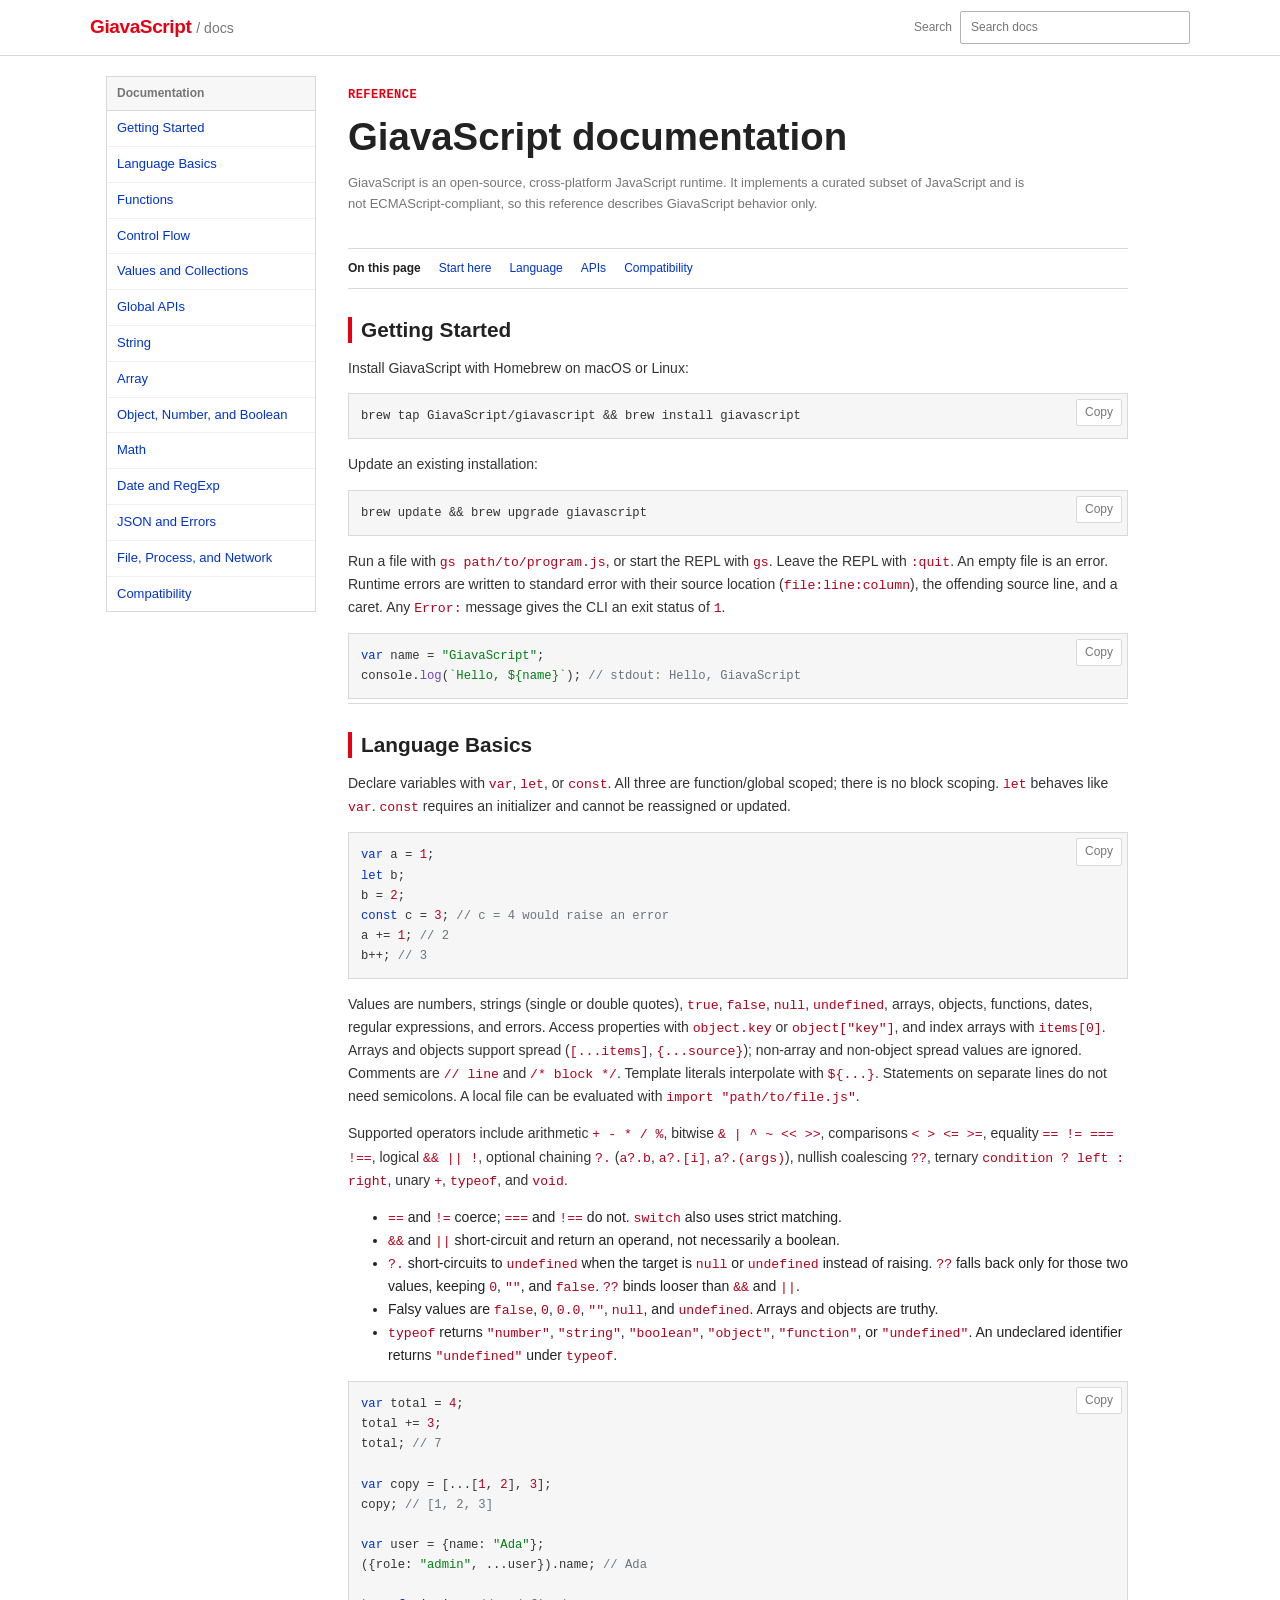
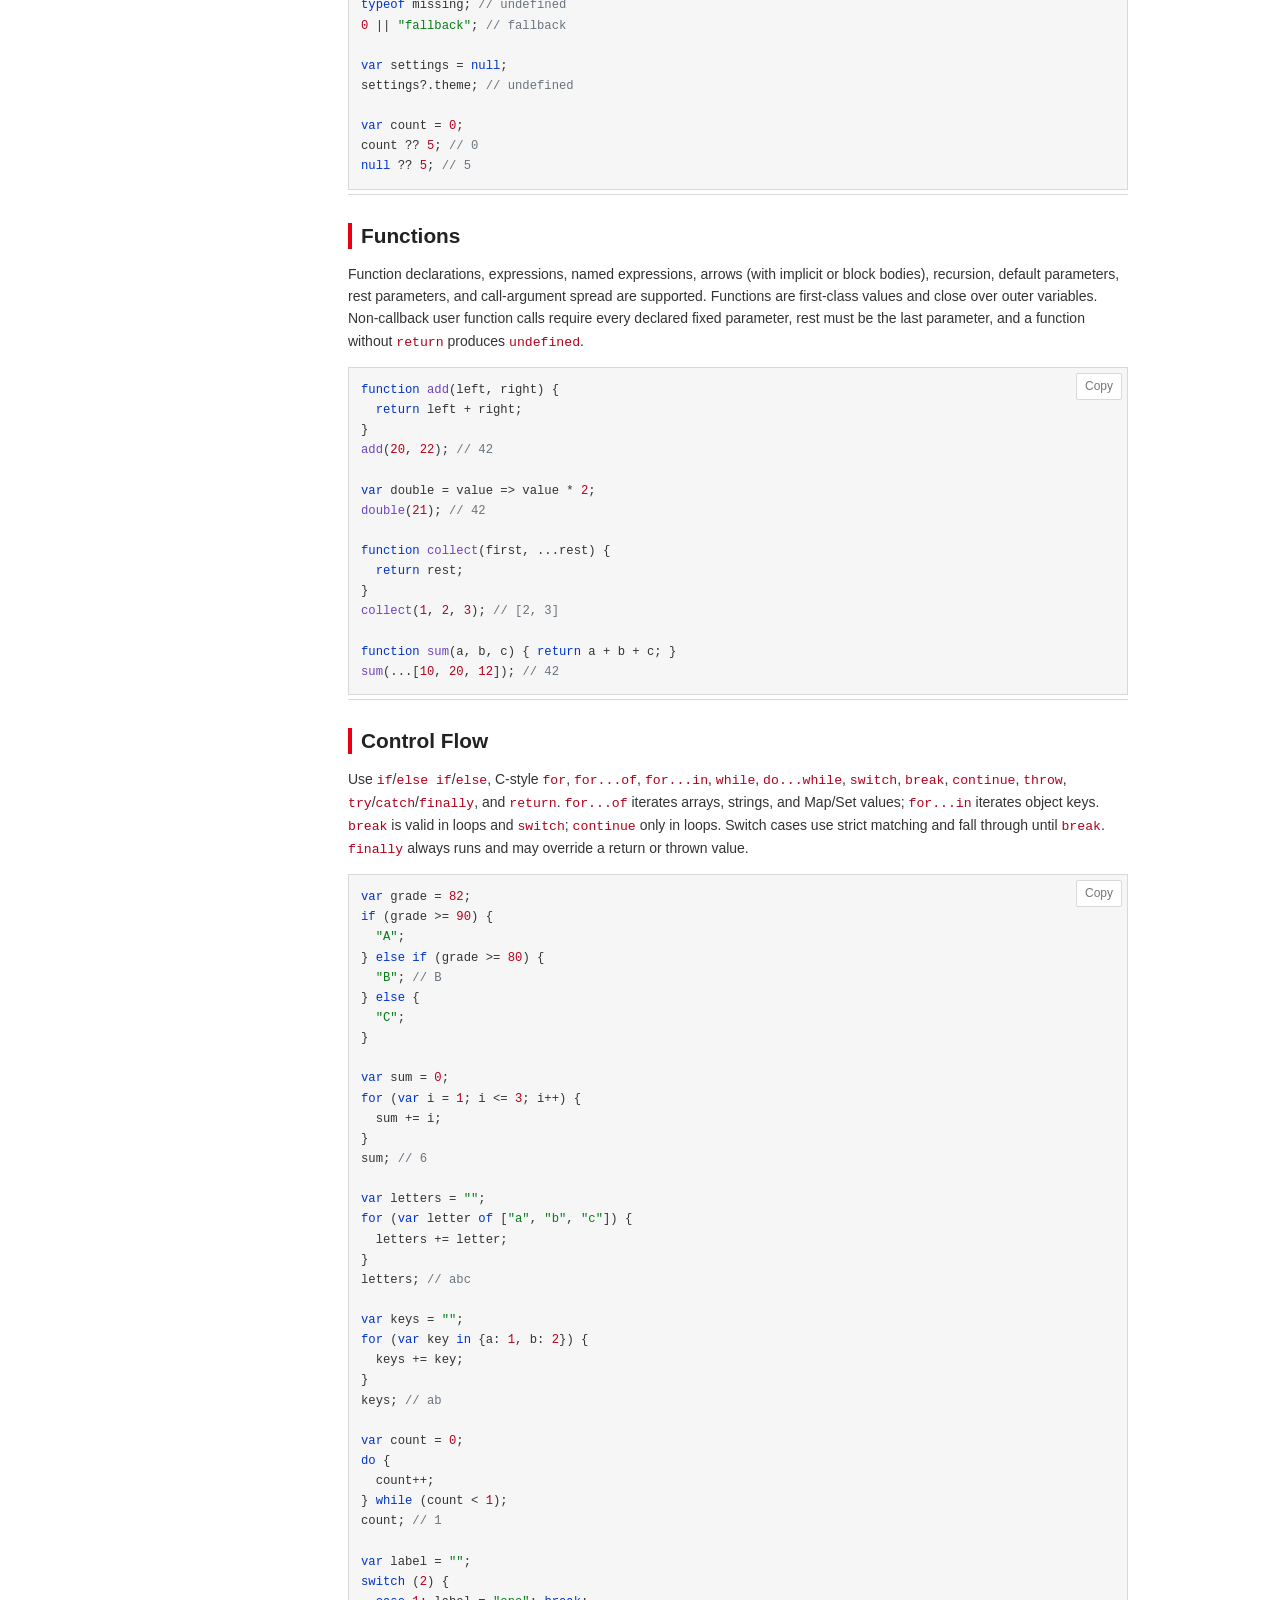
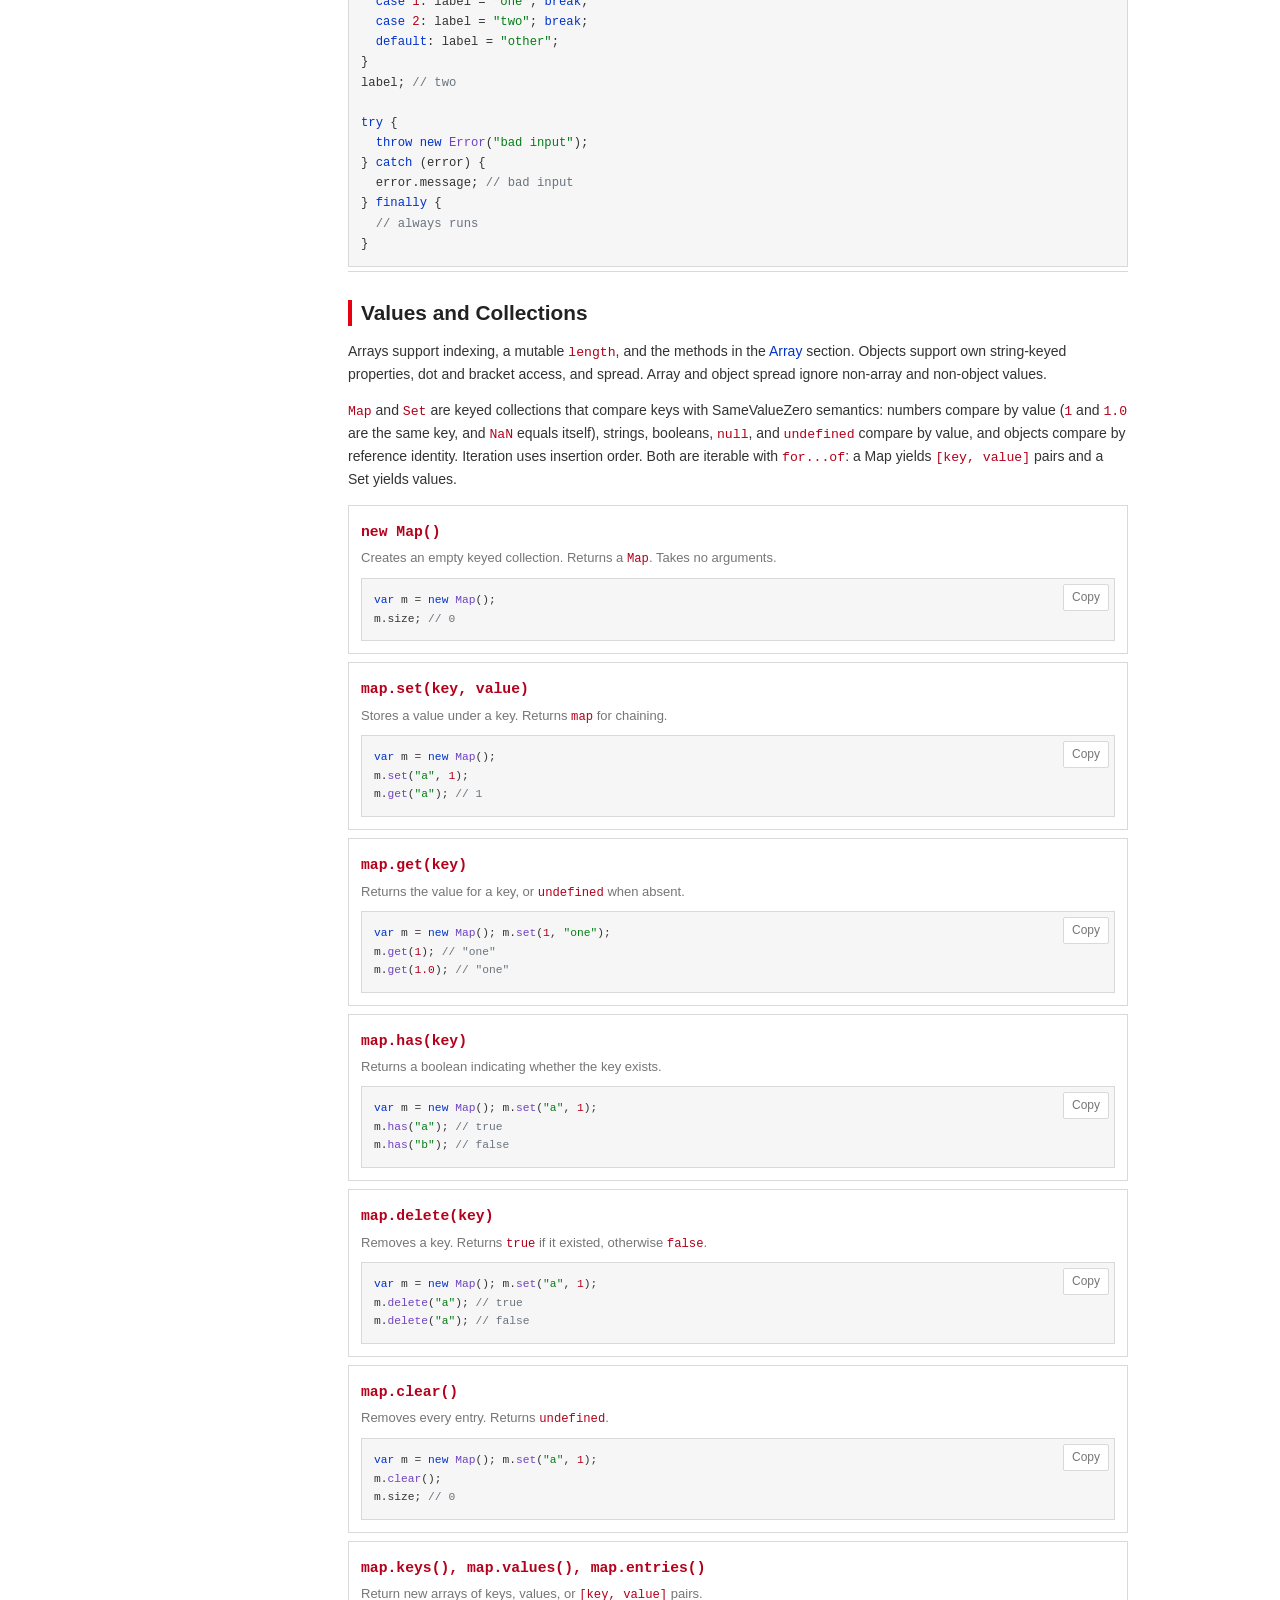
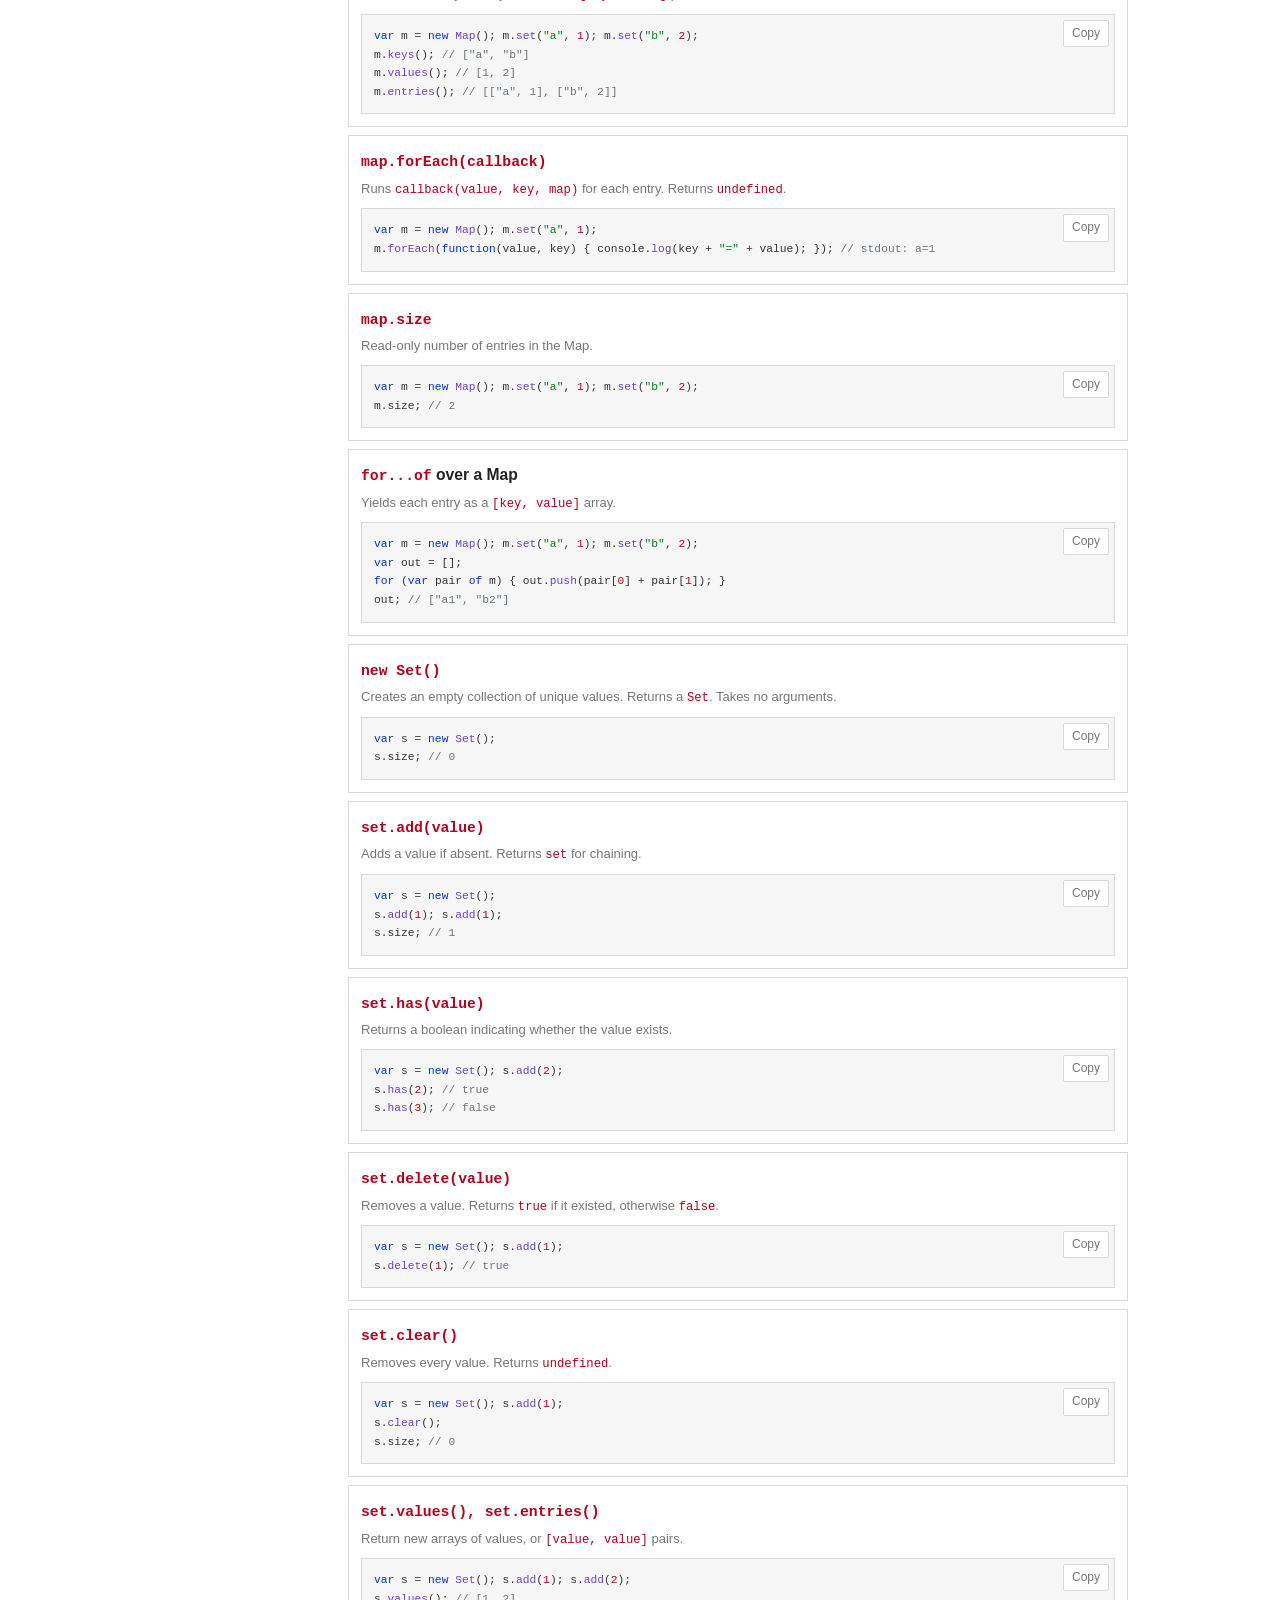
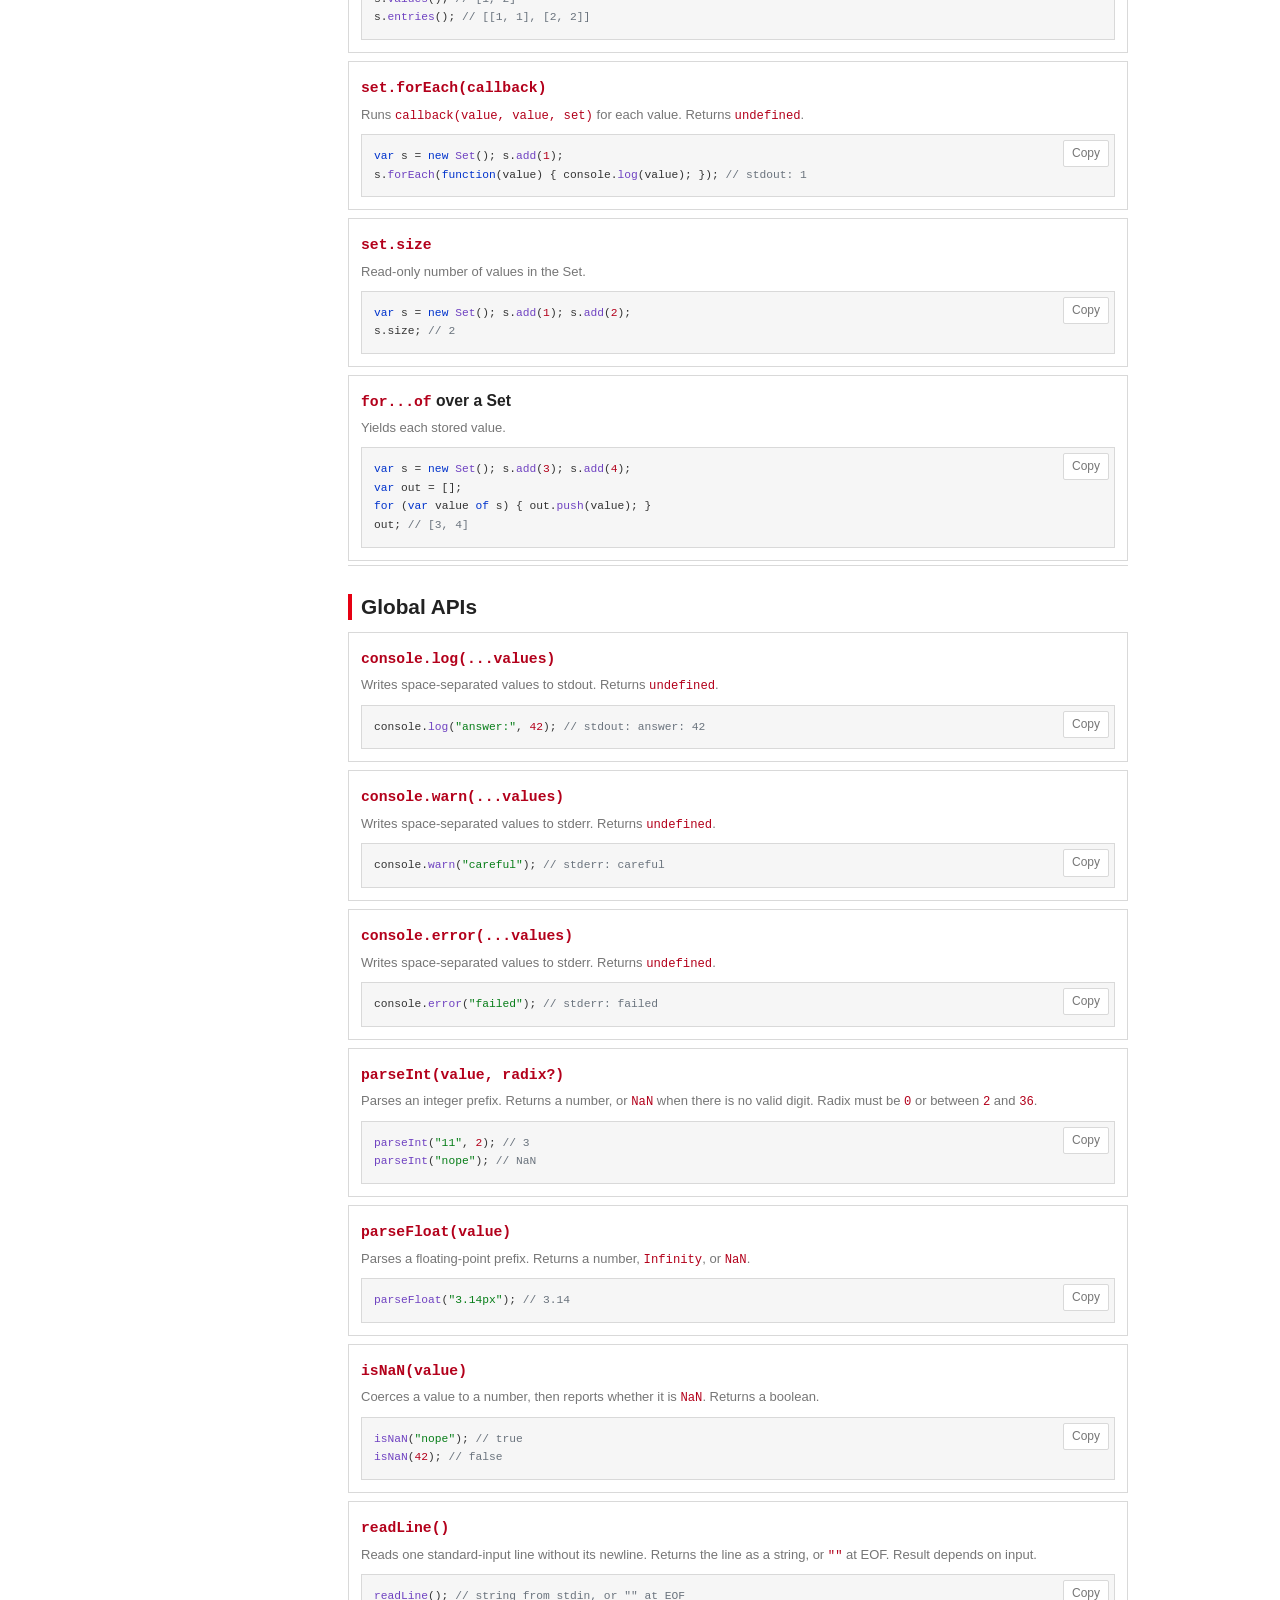
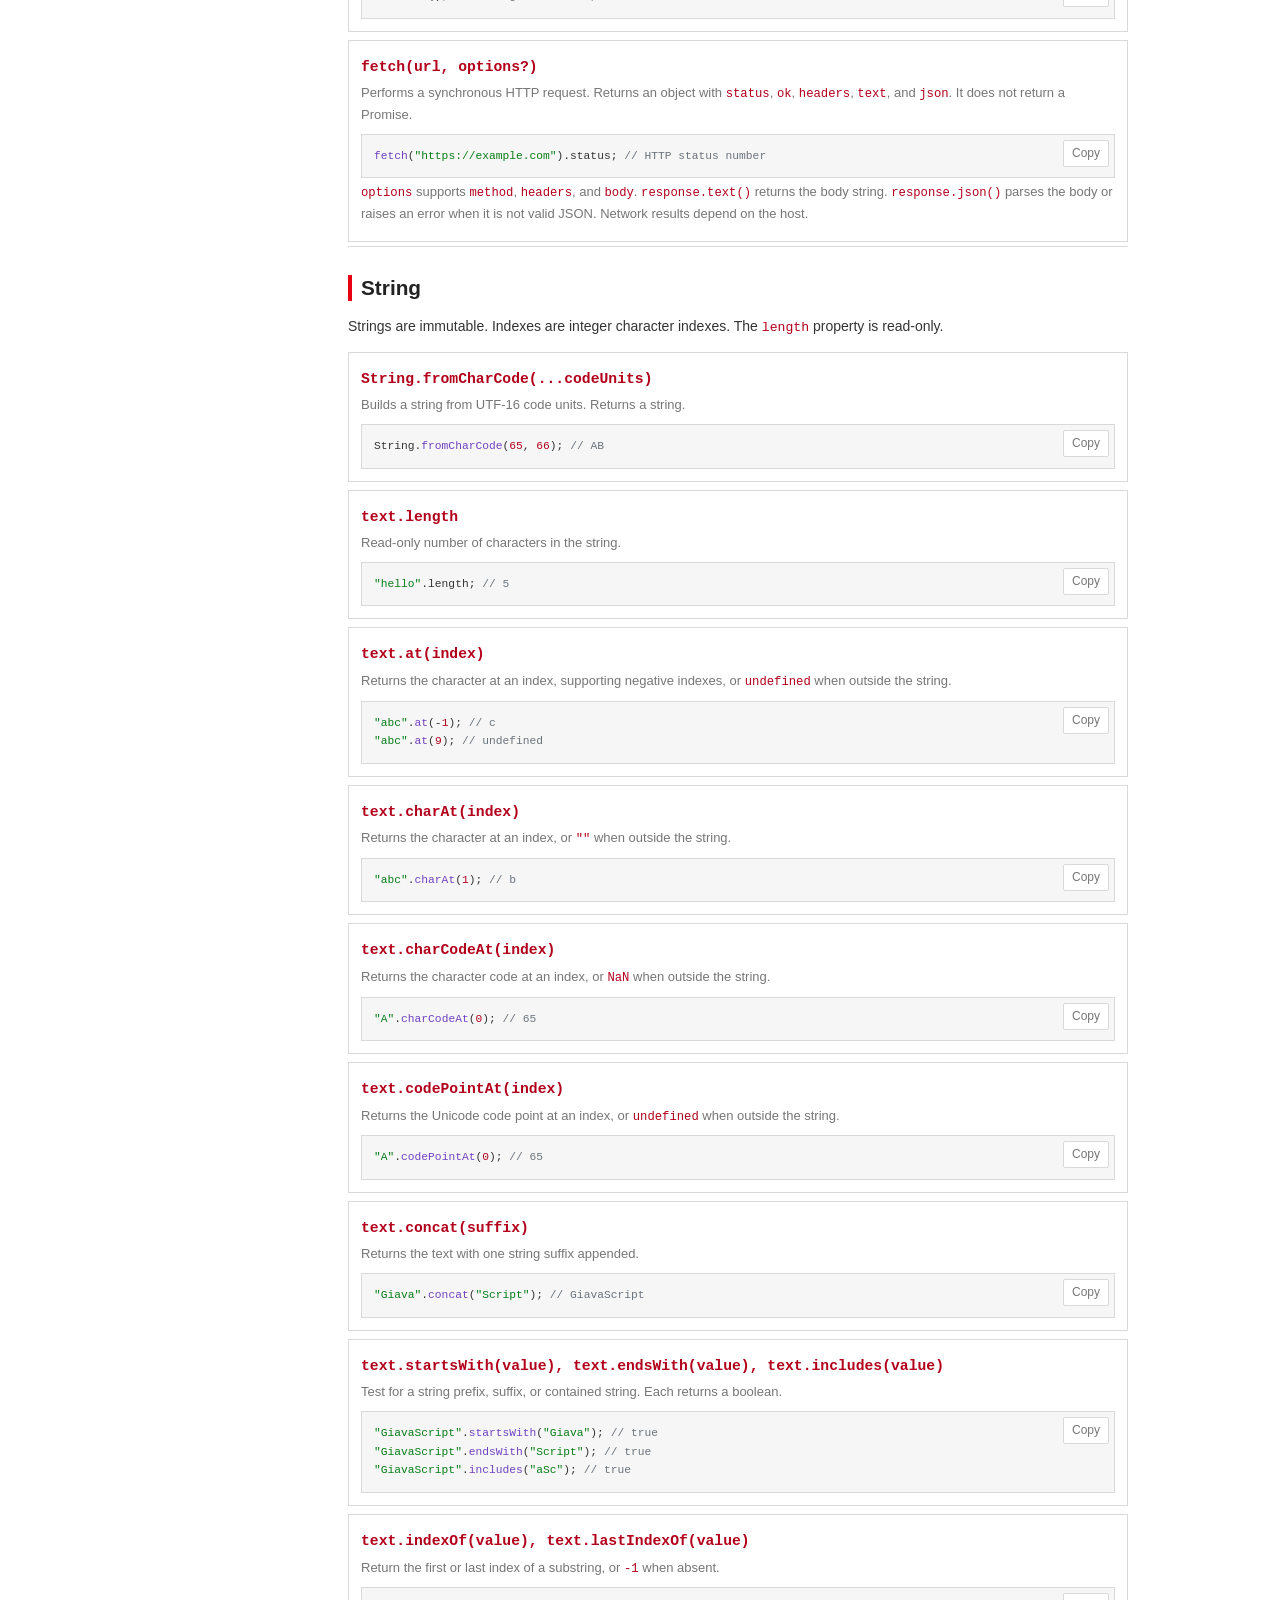
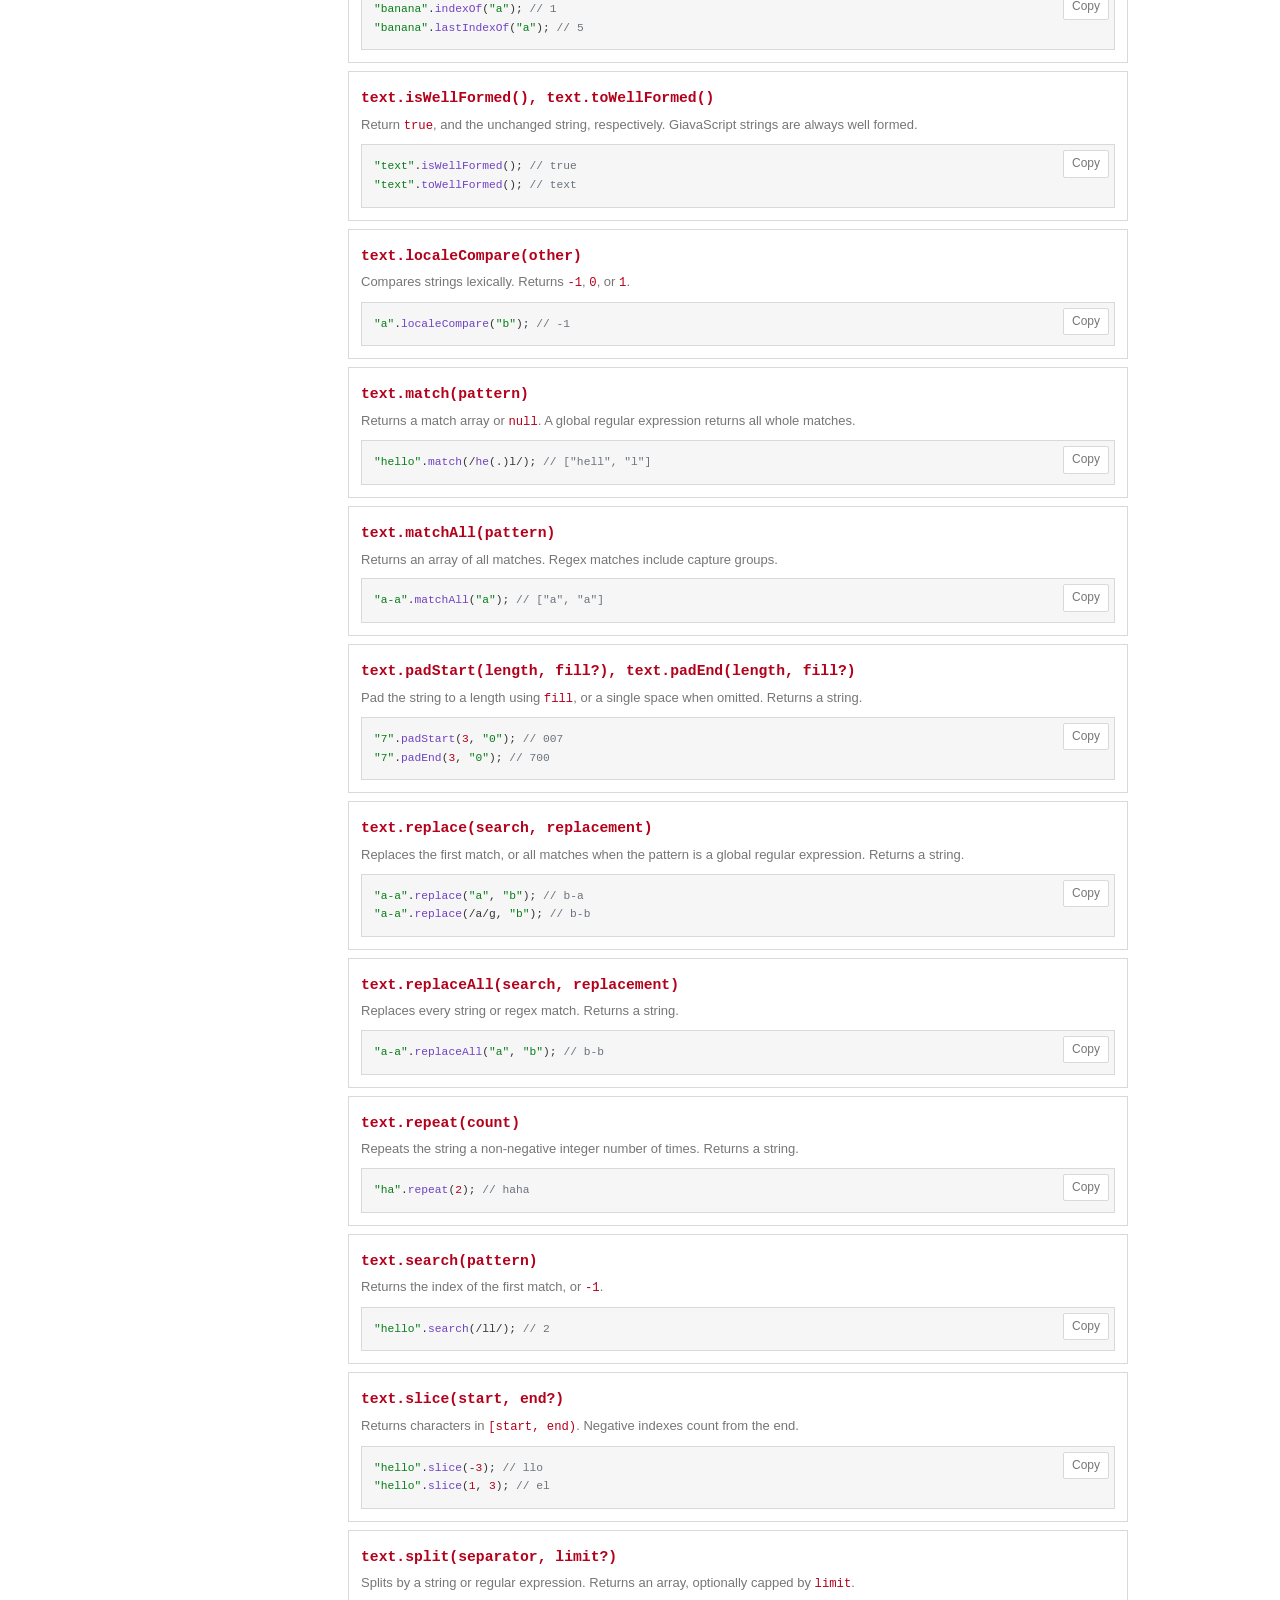
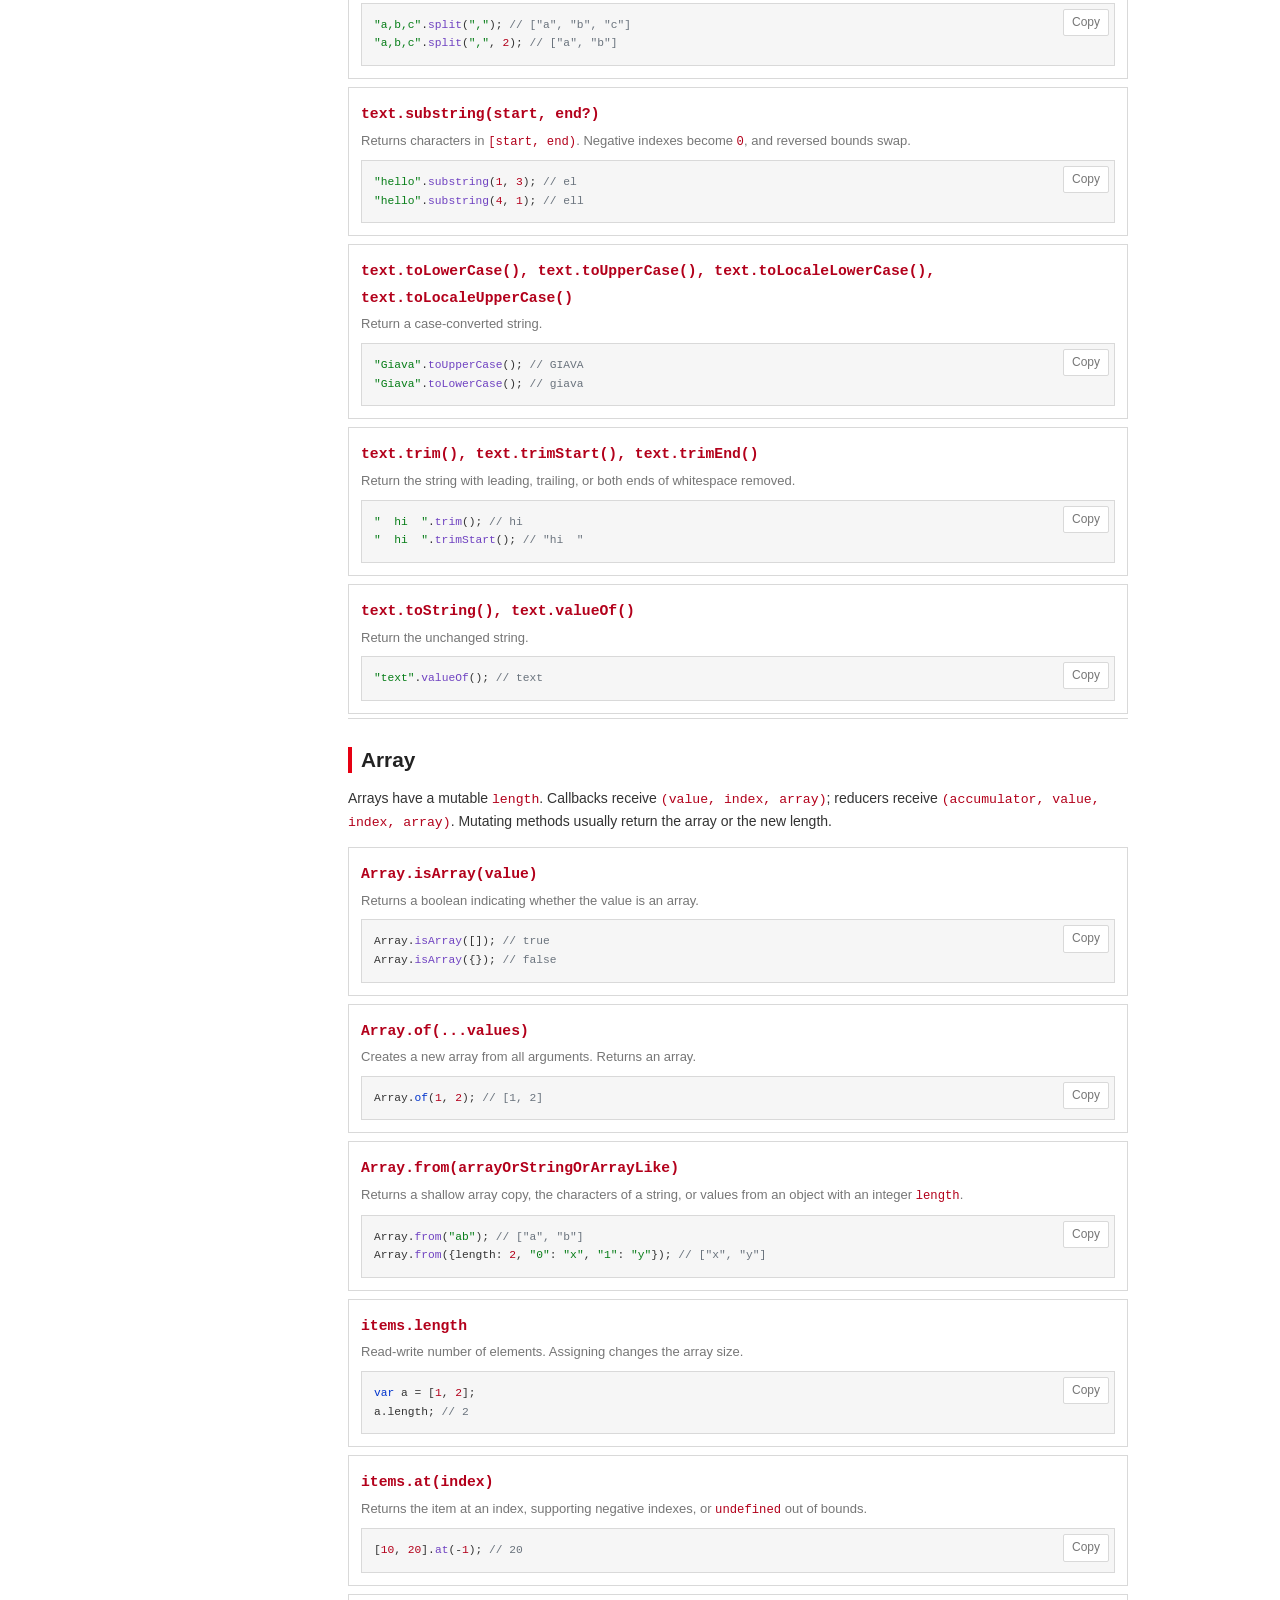
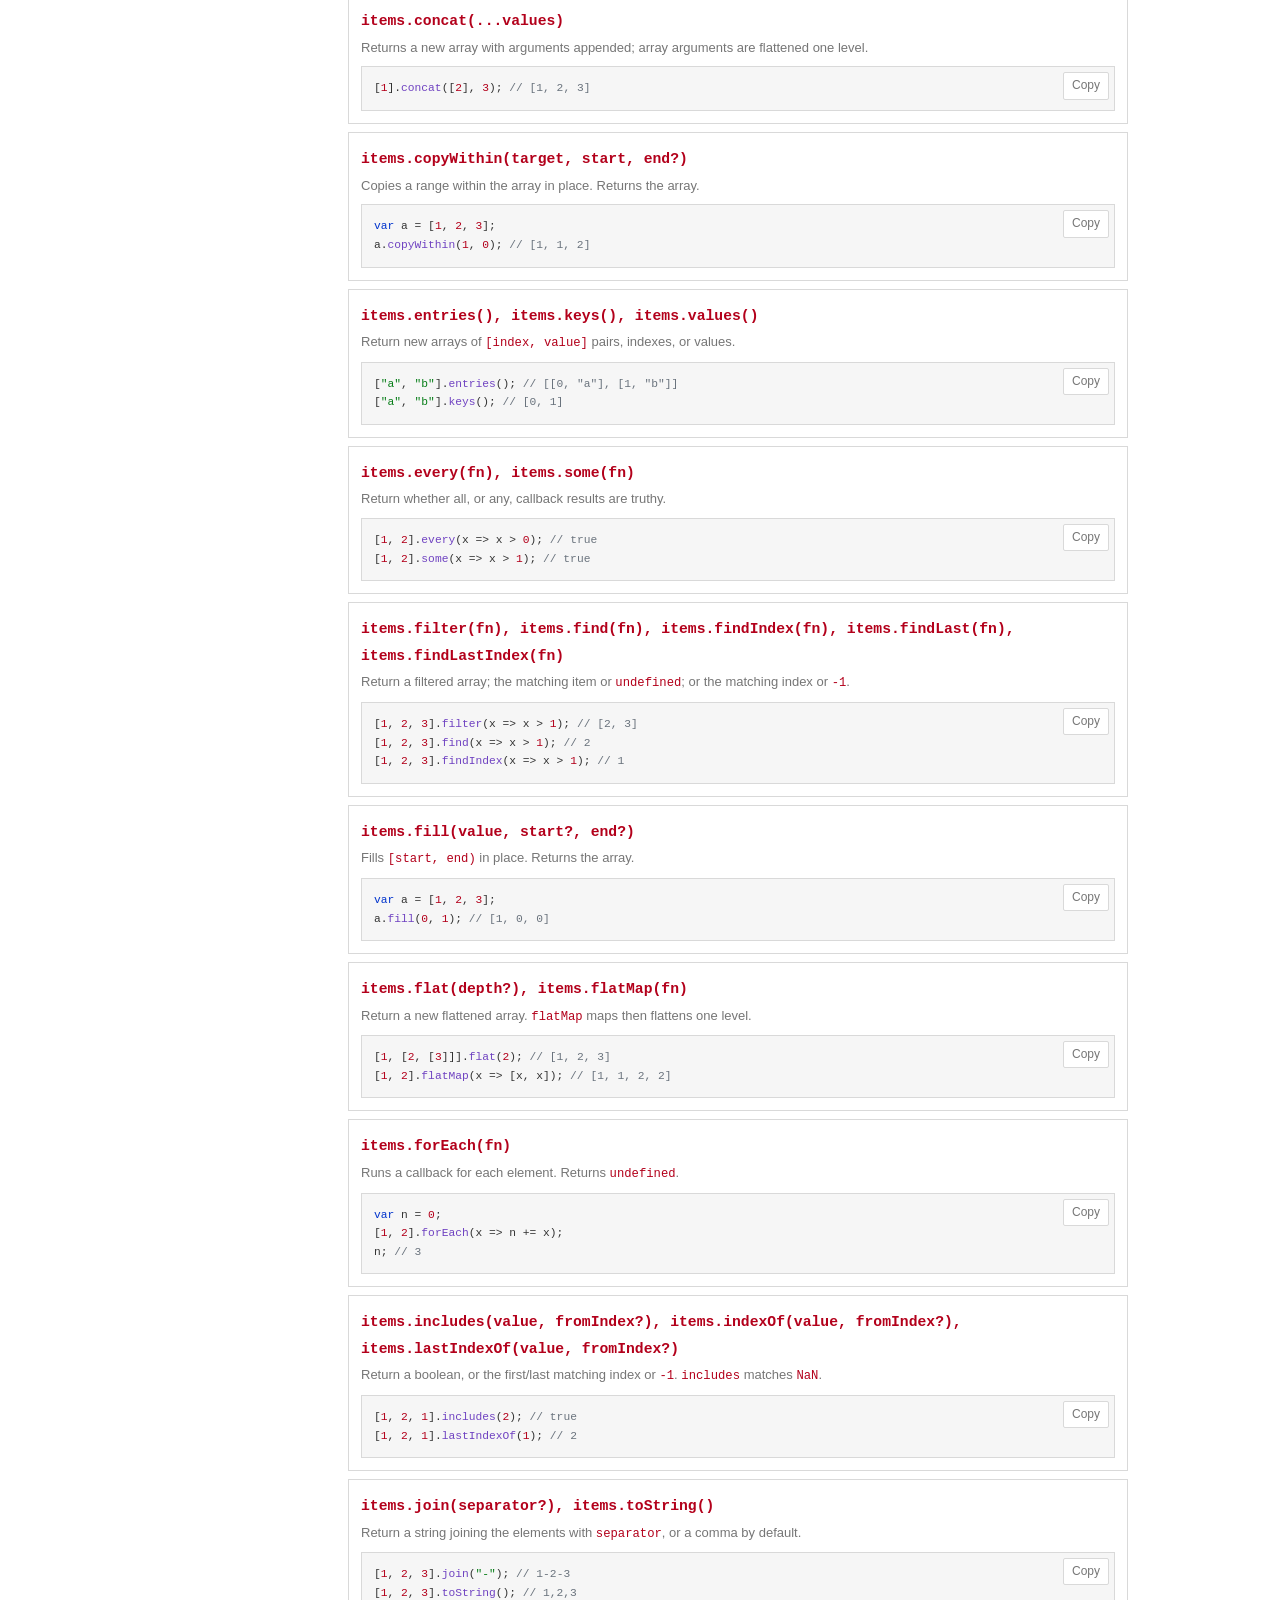
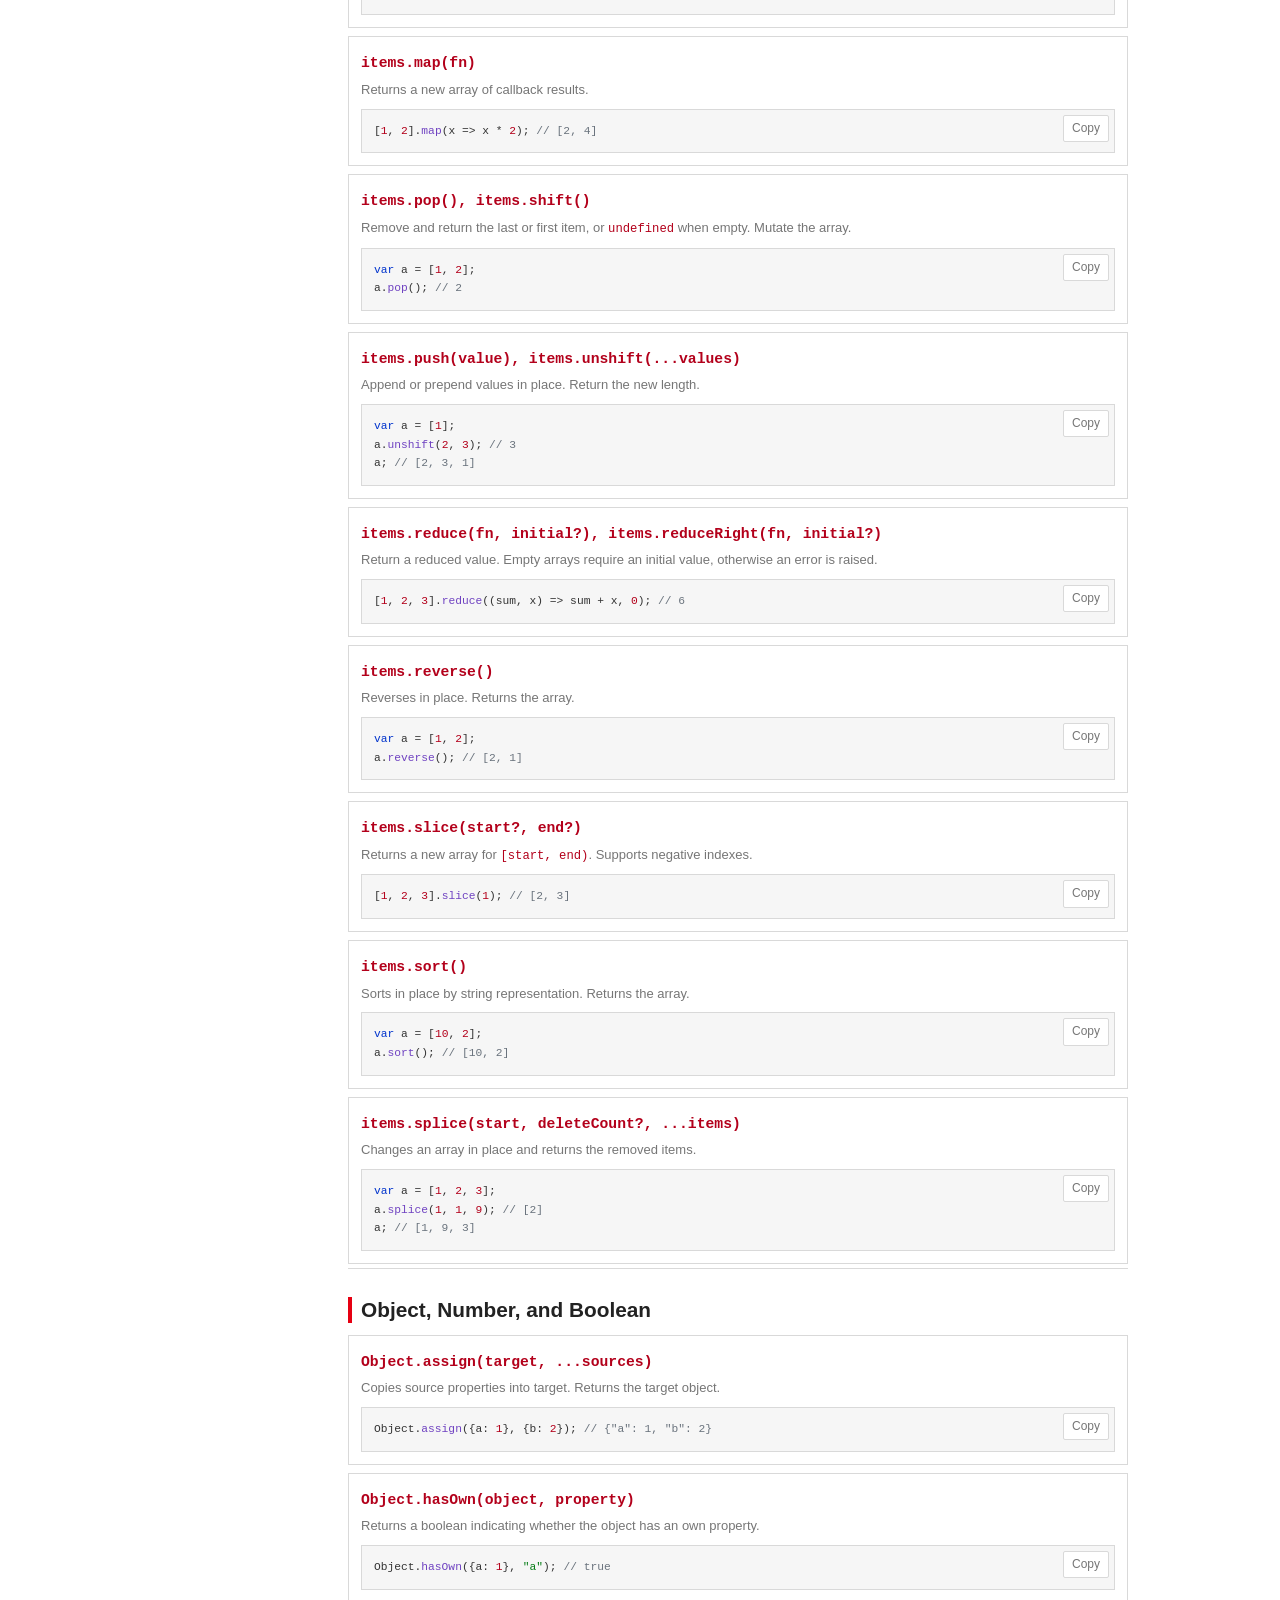
==== commit a379894e: "Merge v0.9.0 into docs reference, keeping optional chaining docs" ====
--- a/docs/index.html
+++ b/docs/index.html
@@ -27,11 +27,11 @@
         <a href="#global">Global APIs</a>
         <a href="#string">String</a>
         <a href="#array">Array</a>
-        <a href="#objects">Object, Number, Boolean</a>
+        <a href="#objects">Object, Number, and Boolean</a>
         <a href="#math">Math</a>
         <a href="#date">Date and RegExp</a>
         <a href="#json">JSON and Errors</a>
-        <a href="#host">File, Process, Network</a>
+        <a href="#host">File, Process, and Network</a>
         <a href="#compatibility">Compatibility</a>
       </nav>
     </aside>
@@ -39,15 +39,16 @@
       <div class="intro">
         <p class="eyebrow">Reference</p>
         <h1>GiavaScript documentation</h1>
-        <p>GiavaScript is a small, cross-platform JavaScript runtime. It implements a curated subset of JavaScript, so
-          this reference describes GiavaScript behavior only.</p>
+        <p>GiavaScript is an open-source, cross-platform JavaScript runtime. It implements a curated subset of
+          JavaScript and is not ECMAScript-compliant, so this reference describes GiavaScript behavior only.</p>
       </div>
       <aside class="toc" aria-label="On this page"><strong>On this page</strong><a href="#start">Start here</a><a
           href="#language">Language</a><a href="#global">APIs</a><a href="#compatibility">Compatibility</a></aside>
 
+      <!-- Getting Started -->
       <section id="start" class="doc-section">
         <h2>Getting Started</h2>
-        <p>Install with Homebrew on macOS or Linux:</p>
+        <p>Install GiavaScript with Homebrew on macOS or Linux:</p>
         <div class="code-wrap"><button class="copy" type="button">Copy</button>
           <pre><code>brew tap GiavaScript/giavascript &amp;&amp; brew install giavascript</code></pre>
         </div>
@@ -56,30 +57,56 @@
           <pre><code>brew update &amp;&amp; brew upgrade giavascript</code></pre>
         </div>
         <p>Run a file with <code>gs path/to/program.js</code>, or start the REPL with <code>gs</code>. Leave the REPL
-          with <code>:quit</code>. An empty file is an error. Errors go to standard error with their source location
-          (<code>file:line:column</code>), the offending source line, and a caret. An error gives the CLI an exit
-          status of <code>1</code>.</p>
+          with <code>:quit</code>. An empty file is an error. Runtime errors are written to standard error with their
+          source location (<code>file:line:column</code>), the offending source line, and a caret. Any <code>Error:</code>
+          message gives the CLI an exit status of <code>1</code>.</p>
         <div class="code-wrap"><button class="copy" type="button">Copy</button>
           <pre><code>var name = "GiavaScript";
 console.log(`Hello, ${name}`); // stdout: Hello, GiavaScript</code></pre>
         </div>
       </section>
 
+      <!-- Language Basics -->
       <section id="language" class="doc-section">
         <h2>Language Basics</h2>
-        <p>Use <code>var</code> declarations, assignment, compound assignment, postfix <code>++</code>/<code>--</code>,
-          numbers, strings, booleans, <code>null</code>, <code>undefined</code>, arrays, objects, functions, dates,
-          regular expressions, and errors. Property access uses dot or brackets. Statements on separate lines do not
-          need semicolons. Local files can be evaluated with <code>import "path/to/file.js"</code>.</p>
-        <p>Supported operators include arithmetic, bitwise, comparisons, strict and coercive equality, logical
-          operators, optional chaining (<code>?.</code>, <code>?.[]</code>, <code>?.()</code>), nullish coalescing
-          (<code>??</code>), ternaries, unary <code>+</code>, <code>typeof</code>, and <code>void</code>.
-          <code>==</code>/<code>!=</code> coerce; <code>===</code>/<code>!==</code> do not. <code>&amp;&amp;</code> and
-          <code>||</code> return an operand and short-circuit. <code>?.</code> yields <code>undefined</code> when the
-          target is <code>null</code> or <code>undefined</code>; <code>??</code> falls back only for those two values,
-          keeping <code>0</code>, <code>""</code>, and <code>false</code>. Falsy values are <code>false</code>,
-          <code>0</code>, <code>0.0</code>, <code>""</code>, <code>null</code>, and <code>undefined</code>; arrays and
-          objects are truthy.</p>
+        <p>Declare variables with <code>var</code>, <code>let</code>, or <code>const</code>. All three are
+          function/global scoped; there is no block scoping. <code>let</code> behaves like <code>var</code>.
+          <code>const</code> requires an initializer and cannot be reassigned or updated.</p>
+        <div class="code-wrap"><button class="copy" type="button">Copy</button>
+          <pre><code>var a = 1;
+let b;
+b = 2;
+const c = 3; // c = 4 would raise an error
+a += 1; // 2
+b++; // 3</code></pre>
+        </div>
+        <p>Values are numbers, strings (single or double quotes), <code>true</code>, <code>false</code>,
+          <code>null</code>, <code>undefined</code>, arrays, objects, functions, dates, regular expressions, and
+          errors. Access properties with <code>object.key</code> or <code>object["key"]</code>, and index arrays with
+          <code>items[0]</code>. Arrays and objects support spread (<code>[...items]</code>, <code>{...source}</code>);
+          non-array and non-object spread values are ignored. Comments are <code>// line</code> and
+          <code>/* block */</code>. Template literals interpolate with <code>${...}</code>. Statements on separate
+          lines do not need semicolons. A local file can be evaluated with <code>import "path/to/file.js"</code>.</p>
+        <p>Supported operators include arithmetic <code>+ - * / %</code>, bitwise <code>&amp; | ^ ~ &lt;&lt; &gt;&gt;</code>,
+          comparisons <code>&lt; &gt; &lt;= &gt;=</code>, equality <code>== != === !==</code>, logical
+          <code>&amp;&amp; || !</code>, optional chaining <code>?.</code> (<code>a?.b</code>, <code>a?.[i]</code>,
+          <code>a?.(args)</code>), nullish coalescing <code>??</code>, ternary
+          <code>condition ? left : right</code>, unary <code>+</code>, <code>typeof</code>, and <code>void</code>.</p>
+        <ul>
+          <li><code>==</code> and <code>!=</code> coerce; <code>===</code> and <code>!==</code> do not.
+            <code>switch</code> also uses strict matching.</li>
+          <li><code>&amp;&amp;</code> and <code>||</code> short-circuit and return an operand, not necessarily a
+            boolean.</li>
+          <li><code>?.</code> short-circuits to <code>undefined</code> when the target is <code>null</code> or
+            <code>undefined</code> instead of raising. <code>??</code> falls back only for those two values, keeping
+            <code>0</code>, <code>""</code>, and <code>false</code>. <code>??</code> binds looser than
+            <code>&amp;&amp;</code> and <code>||</code>.</li>
+          <li>Falsy values are <code>false</code>, <code>0</code>, <code>0.0</code>, <code>""</code>,
+            <code>null</code>, and <code>undefined</code>. Arrays and objects are truthy.</li>
+          <li><code>typeof</code> returns <code>"number"</code>, <code>"string"</code>, <code>"boolean"</code>,
+            <code>"object"</code>, <code>"function"</code>, or <code>"undefined"</code>. An undeclared identifier
+            returns <code>"undefined"</code> under <code>typeof</code>.</li>
+        </ul>
         <div class="code-wrap"><button class="copy" type="button">Copy</button>
           <pre><code>var total = 4;
 total += 3;
@@ -103,12 +130,13 @@
         </div>
       </section>
 
+      <!-- Functions -->
       <section id="functions" class="doc-section">
         <h2>Functions</h2>
-        <p>Declarations, expressions, named expressions, arrows, implicit returns, block bodies, recursion, default
-          parameters, rest parameters, and call-argument spread are supported. Functions are first-class and close over
-          outer variables. Non-callback user calls require every fixed parameter; rest must be last. A function without
-          <code>return</code> produces <code>undefined</code>.</p>
+        <p>Function declarations, expressions, named expressions, arrows (with implicit or block bodies), recursion,
+          default parameters, rest parameters, and call-argument spread are supported. Functions are first-class values
+          and close over outer variables. Non-callback user function calls require every declared fixed parameter, rest
+          must be the last parameter, and a function without <code>return</code> produces <code>undefined</code>.</p>
         <div class="code-wrap"><button class="copy" type="button">Copy</button>
           <pre><code>function add(left, right) {
   return left + right;
@@ -118,7 +146,9 @@
 var double = value =&gt; value * 2;
 double(21); // 42
 
-function collect(first, ...rest) { return rest; }
+function collect(first, ...rest) {
+  return rest;
+}
 collect(1, 2, 3); // [2, 3]
 
 function sum(a, b, c) { return a + b + c; }
@@ -126,18 +156,50 @@
         </div>
       </section>
 
+      <!-- Control Flow -->
       <section id="control" class="doc-section">
         <h2>Control Flow</h2>
-        <p>Use <code>if</code>/<code>else</code>, C-style <code>for</code>, <code>for...of</code>,
-          <code>for...in</code>, <code>while</code>, <code>do...while</code>, <code>switch</code>, <code>break</code>,
-          <code>continue</code>, <code>throw</code>, <code>try</code>, <code>catch</code>, <code>finally</code>, and
-          <code>return</code>. <code>for...of</code> iterates arrays and strings; <code>for...in</code> iterates object
-          keys. Switch cases use strict matching and fall through until <code>break</code>. <code>finally</code> always
-          runs and may override a return or thrown value.</p>
+        <p>Use <code>if</code>/<code>else if</code>/<code>else</code>, C-style <code>for</code>,
+          <code>for...of</code>, <code>for...in</code>, <code>while</code>, <code>do...while</code>,
+          <code>switch</code>, <code>break</code>, <code>continue</code>, <code>throw</code>,
+          <code>try</code>/<code>catch</code>/<code>finally</code>, and <code>return</code>.
+          <code>for...of</code> iterates arrays, strings, and Map/Set values; <code>for...in</code> iterates object
+          keys. <code>break</code> is valid in loops and <code>switch</code>; <code>continue</code> only in loops.
+          Switch cases use strict matching and fall through until <code>break</code>. <code>finally</code> always runs
+          and may override a return or thrown value.</p>
         <div class="code-wrap"><button class="copy" type="button">Copy</button>
-          <pre><code>var sum = 0;
-for (var i = 1; i &lt;= 3; i++) sum += i;
+          <pre><code>var grade = 82;
+if (grade &gt;= 90) {
+  "A";
+} else if (grade &gt;= 80) {
+  "B"; // B
+} else {
+  "C";
+}
+
+var sum = 0;
+for (var i = 1; i &lt;= 3; i++) {
+  sum += i;
+}
 sum; // 6
+
+var letters = "";
+for (var letter of ["a", "b", "c"]) {
+  letters += letter;
+}
+letters; // abc
+
+var keys = "";
+for (var key in {a: 1, b: 2}) {
+  keys += key;
+}
+keys; // ab
+
+var count = 0;
+do {
+  count++;
+} while (count &lt; 1);
+count; // 1
 
 var label = "";
 switch (2) {
@@ -145,17 +207,163 @@
   case 2: label = "two"; break;
   default: label = "other";
 }
-label; // two</code></pre>
-        </div>
-      </section>
-
+label; // two
+
+try {
+  throw new Error("bad input");
+} catch (error) {
+  error.message; // bad input
+} finally {
+  // always runs
+}</code></pre>
+        </div>
+      </section>
+
+      <!-- Values and Collections -->
       <section id="values" class="doc-section">
         <h2>Values and Collections</h2>
-        <p>Arrays support indexing, mutable <code>length</code>, and array methods listed below. Objects support own
-          string-keyed properties, dot/bracket access, and spread. Array and object spread ignore non-array and
-          non-object values.</p>
-      </section>
-
+        <p>Arrays support indexing, a mutable <code>length</code>, and the methods in the <a href="#array">Array</a>
+          section. Objects support own string-keyed properties, dot and bracket access, and spread. Array and object
+          spread ignore non-array and non-object values.</p>
+        <p><code>Map</code> and <code>Set</code> are keyed collections that compare keys with SameValueZero semantics:
+          numbers compare by value (<code>1</code> and <code>1.0</code> are the same key, and <code>NaN</code> equals
+          itself), strings, booleans, <code>null</code>, and <code>undefined</code> compare by value, and objects
+          compare by reference identity. Iteration uses insertion order. Both are iterable with <code>for...of</code>:
+          a Map yields <code>[key, value]</code> pairs and a Set yields values.</p>
+        <div class="api-grid">
+          <article>
+            <h3><code>new Map()</code></h3>
+            <p>Creates an empty keyed collection. Returns a <code>Map</code>. Takes no arguments.</p>
+            <pre><code>var m = new Map();
+m.size; // 0</code></pre>
+          </article>
+          <article>
+            <h3><code>map.set(key, value)</code></h3>
+            <p>Stores a value under a key. Returns <code>map</code> for chaining.</p>
+            <pre><code>var m = new Map();
+m.set("a", 1);
+m.get("a"); // 1</code></pre>
+          </article>
+          <article>
+            <h3><code>map.get(key)</code></h3>
+            <p>Returns the value for a key, or <code>undefined</code> when absent.</p>
+            <pre><code>var m = new Map(); m.set(1, "one");
+m.get(1); // "one"
+m.get(1.0); // "one"</code></pre>
+          </article>
+          <article>
+            <h3><code>map.has(key)</code></h3>
+            <p>Returns a boolean indicating whether the key exists.</p>
+            <pre><code>var m = new Map(); m.set("a", 1);
+m.has("a"); // true
+m.has("b"); // false</code></pre>
+          </article>
+          <article>
+            <h3><code>map.delete(key)</code></h3>
+            <p>Removes a key. Returns <code>true</code> if it existed, otherwise <code>false</code>.</p>
+            <pre><code>var m = new Map(); m.set("a", 1);
+m.delete("a"); // true
+m.delete("a"); // false</code></pre>
+          </article>
+          <article>
+            <h3><code>map.clear()</code></h3>
+            <p>Removes every entry. Returns <code>undefined</code>.</p>
+            <pre><code>var m = new Map(); m.set("a", 1);
+m.clear();
+m.size; // 0</code></pre>
+          </article>
+          <article>
+            <h3><code>map.keys(), map.values(), map.entries()</code></h3>
+            <p>Return new arrays of keys, values, or <code>[key, value]</code> pairs.</p>
+            <pre><code>var m = new Map(); m.set("a", 1); m.set("b", 2);
+m.keys(); // ["a", "b"]
+m.values(); // [1, 2]
+m.entries(); // [["a", 1], ["b", 2]]</code></pre>
+          </article>
+          <article>
+            <h3><code>map.forEach(callback)</code></h3>
+            <p>Runs <code>callback(value, key, map)</code> for each entry. Returns <code>undefined</code>.</p>
+            <pre><code>var m = new Map(); m.set("a", 1);
+m.forEach(function(value, key) { console.log(key + "=" + value); }); // stdout: a=1</code></pre>
+          </article>
+          <article>
+            <h3><code>map.size</code></h3>
+            <p>Read-only number of entries in the Map.</p>
+            <pre><code>var m = new Map(); m.set("a", 1); m.set("b", 2);
+m.size; // 2</code></pre>
+          </article>
+          <article>
+            <h3><code>for...of</code> over a Map</h3>
+            <p>Yields each entry as a <code>[key, value]</code> array.</p>
+            <pre><code>var m = new Map(); m.set("a", 1); m.set("b", 2);
+var out = [];
+for (var pair of m) { out.push(pair[0] + pair[1]); }
+out; // ["a1", "b2"]</code></pre>
+          </article>
+          <article>
+            <h3><code>new Set()</code></h3>
+            <p>Creates an empty collection of unique values. Returns a <code>Set</code>. Takes no arguments.</p>
+            <pre><code>var s = new Set();
+s.size; // 0</code></pre>
+          </article>
+          <article>
+            <h3><code>set.add(value)</code></h3>
+            <p>Adds a value if absent. Returns <code>set</code> for chaining.</p>
+            <pre><code>var s = new Set();
+s.add(1); s.add(1);
+s.size; // 1</code></pre>
+          </article>
+          <article>
+            <h3><code>set.has(value)</code></h3>
+            <p>Returns a boolean indicating whether the value exists.</p>
+            <pre><code>var s = new Set(); s.add(2);
+s.has(2); // true
+s.has(3); // false</code></pre>
+          </article>
+          <article>
+            <h3><code>set.delete(value)</code></h3>
+            <p>Removes a value. Returns <code>true</code> if it existed, otherwise <code>false</code>.</p>
+            <pre><code>var s = new Set(); s.add(1);
+s.delete(1); // true</code></pre>
+          </article>
+          <article>
+            <h3><code>set.clear()</code></h3>
+            <p>Removes every value. Returns <code>undefined</code>.</p>
+            <pre><code>var s = new Set(); s.add(1);
+s.clear();
+s.size; // 0</code></pre>
+          </article>
+          <article>
+            <h3><code>set.values(), set.entries()</code></h3>
+            <p>Return new arrays of values, or <code>[value, value]</code> pairs.</p>
+            <pre><code>var s = new Set(); s.add(1); s.add(2);
+s.values(); // [1, 2]
+s.entries(); // [[1, 1], [2, 2]]</code></pre>
+          </article>
+          <article>
+            <h3><code>set.forEach(callback)</code></h3>
+            <p>Runs <code>callback(value, value, set)</code> for each value. Returns <code>undefined</code>.</p>
+            <pre><code>var s = new Set(); s.add(1);
+s.forEach(function(value) { console.log(value); }); // stdout: 1</code></pre>
+          </article>
+          <article>
+            <h3><code>set.size</code></h3>
+            <p>Read-only number of values in the Set.</p>
+            <pre><code>var s = new Set(); s.add(1); s.add(2);
+s.size; // 2</code></pre>
+          </article>
+          <article>
+            <h3><code>for...of</code> over a Set</h3>
+            <p>Yields each stored value.</p>
+            <pre><code>var s = new Set(); s.add(3); s.add(4);
+var out = [];
+for (var value of s) { out.push(value); }
+out; // [3, 4]</code></pre>
+          </article>
+        </div>
+      </section>
+
+      <!-- Global APIs -->
       <section id="global" class="doc-section">
         <h2>Global APIs</h2>
         <div class="api-grid">
@@ -166,171 +374,612 @@
           </article>
           <article>
             <h3><code>console.warn(...values)</code></h3>
-            <p>Writes to stderr. Returns <code>undefined</code>.</p>
+            <p>Writes space-separated values to stderr. Returns <code>undefined</code>.</p>
             <pre><code>console.warn("careful"); // stderr: careful</code></pre>
           </article>
           <article>
             <h3><code>console.error(...values)</code></h3>
-            <p>Writes to stderr. Returns <code>undefined</code>.</p>
+            <p>Writes space-separated values to stderr. Returns <code>undefined</code>.</p>
             <pre><code>console.error("failed"); // stderr: failed</code></pre>
           </article>
           <article>
             <h3><code>parseInt(value, radix?)</code></h3>
-            <p>Parses an integer prefix and returns a number or <code>NaN</code>. Radix is 0 or 2 through 36.</p>
-            <pre><code>parseInt("11", 2); // 3</code></pre>
+            <p>Parses an integer prefix. Returns a number, or <code>NaN</code> when there is no valid digit. Radix must
+              be <code>0</code> or between <code>2</code> and <code>36</code>.</p>
+            <pre><code>parseInt("11", 2); // 3
+parseInt("nope"); // NaN</code></pre>
           </article>
           <article>
             <h3><code>parseFloat(value)</code></h3>
-            <p>Parses a floating-point prefix and returns a number, <code>Infinity</code>, or <code>NaN</code>.</p>
+            <p>Parses a floating-point prefix. Returns a number, <code>Infinity</code>, or <code>NaN</code>.</p>
             <pre><code>parseFloat("3.14px"); // 3.14</code></pre>
           </article>
           <article>
             <h3><code>isNaN(value)</code></h3>
-            <p>Coerces to a number, then tests for <code>NaN</code>.</p>
-            <pre><code>isNaN("nope"); // true</code></pre>
+            <p>Coerces a value to a number, then reports whether it is <code>NaN</code>. Returns a boolean.</p>
+            <pre><code>isNaN("nope"); // true
+isNaN(42); // false</code></pre>
           </article>
           <article>
             <h3><code>readLine()</code></h3>
-            <p>Reads one stdin line without its newline. Returns <code>""</code> at EOF.</p>
-            <pre><code>readLine(); // string from stdin</code></pre>
+            <p>Reads one standard-input line without its newline. Returns the line as a string, or <code>""</code> at
+              EOF. Result depends on input.</p>
+            <pre><code>readLine(); // string from stdin, or "" at EOF</code></pre>
           </article>
           <article>
             <h3><code>fetch(url, options?)</code></h3>
-            <p>Performs a synchronous HTTP request. Returns <code>{status, ok, headers, text, json}</code>, not a
-              Promise.</p>
+            <p>Performs a synchronous HTTP request. Returns an object with <code>status</code>, <code>ok</code>,
+              <code>headers</code>, <code>text</code>, and <code>json</code>. It does not return a Promise.</p>
             <pre><code>fetch("https://example.com").status; // HTTP status number</code></pre>
             <p><code>options</code> supports <code>method</code>, <code>headers</code>, and <code>body</code>.
-              <code>text()</code> returns the body; <code>json()</code> parses it or raises an error.</p>
-          </article>
-        </div>
-      </section>
-
+              <code>response.text()</code> returns the body string. <code>response.json()</code> parses the body or
+              raises an error when it is not valid JSON. Network results depend on the host.</p>
+          </article>
+        </div>
+      </section>
+
+      <!-- String -->
       <section id="string" class="doc-section">
         <h2>String</h2>
-        <p>Strings have a read-only <code>length</code>. Indexes are integer character indexes.</p>
-        <div class="api-table"><code>String.fromCharCode(...codeUnits)</code> builds from UTF-16 units.
-          <code>at(index)</code>, <code>charAt(index)</code>, <code>charCodeAt(index)</code>,
-          <code>codePointAt(index)</code> read characters. <code>concat(suffix)</code>, <code>startsWith(value)</code>,
-          <code>endsWith(value)</code>, <code>includes(value)</code>, <code>indexOf(value)</code>,
-          <code>lastIndexOf(value)</code> search or combine text. <code>match(pattern)</code>,
-          <code>matchAll(pattern)</code>, <code>search(pattern)</code>, <code>replace(search, replacement)</code>, and
-          <code>replaceAll(search, replacement)</code> use strings or regexes. <code>padStart(length, fill?)</code>,
-          <code>padEnd(length, fill?)</code>, <code>repeat(count)</code>, <code>slice(start, end?)</code>,
-          <code>split(separator, limit?)</code>, and <code>substring(start, end?)</code> return transformed text.
-          Casing: <code>toLowerCase()</code>, <code>toUpperCase()</code>, <code>toLocaleLowerCase()</code>,
-          <code>toLocaleUpperCase()</code>. Whitespace: <code>trim()</code>, <code>trimStart()</code>,
-          <code>trimEnd()</code>. Conversion: <code>toString()</code>, <code>valueOf()</code>,
-          <code>isWellFormed()</code>, <code>toWellFormed()</code>, <code>localeCompare(other)</code>.</div>
-        <pre><code>"GiavaScript".includes("Script"); // true
-"7".padStart(3, "0"); // 007
-"a-a".replaceAll("a", "b"); // b-b</code></pre>
-      </section>
-
+        <p>Strings are immutable. Indexes are integer character indexes. The <code>length</code> property is read-only.
+        </p>
+        <div class="api-grid">
+          <article>
+            <h3><code>String.fromCharCode(...codeUnits)</code></h3>
+            <p>Builds a string from UTF-16 code units. Returns a string.</p>
+            <pre><code>String.fromCharCode(65, 66); // AB</code></pre>
+          </article>
+          <article>
+            <h3><code>text.length</code></h3>
+            <p>Read-only number of characters in the string.</p>
+            <pre><code>"hello".length; // 5</code></pre>
+          </article>
+          <article>
+            <h3><code>text.at(index)</code></h3>
+            <p>Returns the character at an index, supporting negative indexes, or <code>undefined</code> when outside
+              the string.</p>
+            <pre><code>"abc".at(-1); // c
+"abc".at(9); // undefined</code></pre>
+          </article>
+          <article>
+            <h3><code>text.charAt(index)</code></h3>
+            <p>Returns the character at an index, or <code>""</code> when outside the string.</p>
+            <pre><code>"abc".charAt(1); // b</code></pre>
+          </article>
+          <article>
+            <h3><code>text.charCodeAt(index)</code></h3>
+            <p>Returns the character code at an index, or <code>NaN</code> when outside the string.</p>
+            <pre><code>"A".charCodeAt(0); // 65</code></pre>
+          </article>
+          <article>
+            <h3><code>text.codePointAt(index)</code></h3>
+            <p>Returns the Unicode code point at an index, or <code>undefined</code> when outside the string.</p>
+            <pre><code>"A".codePointAt(0); // 65</code></pre>
+          </article>
+          <article>
+            <h3><code>text.concat(suffix)</code></h3>
+            <p>Returns the text with one string suffix appended.</p>
+            <pre><code>"Giava".concat("Script"); // GiavaScript</code></pre>
+          </article>
+          <article>
+            <h3><code>text.startsWith(value), text.endsWith(value), text.includes(value)</code></h3>
+            <p>Test for a string prefix, suffix, or contained string. Each returns a boolean.</p>
+            <pre><code>"GiavaScript".startsWith("Giava"); // true
+"GiavaScript".endsWith("Script"); // true
+"GiavaScript".includes("aSc"); // true</code></pre>
+          </article>
+          <article>
+            <h3><code>text.indexOf(value), text.lastIndexOf(value)</code></h3>
+            <p>Return the first or last index of a substring, or <code>-1</code> when absent.</p>
+            <pre><code>"banana".indexOf("a"); // 1
+"banana".lastIndexOf("a"); // 5</code></pre>
+          </article>
+          <article>
+            <h3><code>text.isWellFormed(), text.toWellFormed()</code></h3>
+            <p>Return <code>true</code>, and the unchanged string, respectively. GiavaScript strings are always well
+              formed.</p>
+            <pre><code>"text".isWellFormed(); // true
+"text".toWellFormed(); // text</code></pre>
+          </article>
+          <article>
+            <h3><code>text.localeCompare(other)</code></h3>
+            <p>Compares strings lexically. Returns <code>-1</code>, <code>0</code>, or <code>1</code>.</p>
+            <pre><code>"a".localeCompare("b"); // -1</code></pre>
+          </article>
+          <article>
+            <h3><code>text.match(pattern)</code></h3>
+            <p>Returns a match array or <code>null</code>. A global regular expression returns all whole matches.</p>
+            <pre><code>"hello".match(/he(.)l/); // ["hell", "l"]</code></pre>
+          </article>
+          <article>
+            <h3><code>text.matchAll(pattern)</code></h3>
+            <p>Returns an array of all matches. Regex matches include capture groups.</p>
+            <pre><code>"a-a".matchAll("a"); // ["a", "a"]</code></pre>
+          </article>
+          <article>
+            <h3><code>text.padStart(length, fill?), text.padEnd(length, fill?)</code></h3>
+            <p>Pad the string to a length using <code>fill</code>, or a single space when omitted. Returns a string.</p>
+            <pre><code>"7".padStart(3, "0"); // 007
+"7".padEnd(3, "0"); // 700</code></pre>
+          </article>
+          <article>
+            <h3><code>text.replace(search, replacement)</code></h3>
+            <p>Replaces the first match, or all matches when the pattern is a global regular expression. Returns a
+              string.</p>
+            <pre><code>"a-a".replace("a", "b"); // b-a
+"a-a".replace(/a/g, "b"); // b-b</code></pre>
+          </article>
+          <article>
+            <h3><code>text.replaceAll(search, replacement)</code></h3>
+            <p>Replaces every string or regex match. Returns a string.</p>
+            <pre><code>"a-a".replaceAll("a", "b"); // b-b</code></pre>
+          </article>
+          <article>
+            <h3><code>text.repeat(count)</code></h3>
+            <p>Repeats the string a non-negative integer number of times. Returns a string.</p>
+            <pre><code>"ha".repeat(2); // haha</code></pre>
+          </article>
+          <article>
+            <h3><code>text.search(pattern)</code></h3>
+            <p>Returns the index of the first match, or <code>-1</code>.</p>
+            <pre><code>"hello".search(/ll/); // 2</code></pre>
+          </article>
+          <article>
+            <h3><code>text.slice(start, end?)</code></h3>
+            <p>Returns characters in <code>[start, end)</code>. Negative indexes count from the end.</p>
+            <pre><code>"hello".slice(-3); // llo
+"hello".slice(1, 3); // el</code></pre>
+          </article>
+          <article>
+            <h3><code>text.split(separator, limit?)</code></h3>
+            <p>Splits by a string or regular expression. Returns an array, optionally capped by <code>limit</code>.</p>
+            <pre><code>"a,b,c".split(","); // ["a", "b", "c"]
+"a,b,c".split(",", 2); // ["a", "b"]</code></pre>
+          </article>
+          <article>
+            <h3><code>text.substring(start, end?)</code></h3>
+            <p>Returns characters in <code>[start, end)</code>. Negative indexes become <code>0</code>, and reversed
+              bounds swap.</p>
+            <pre><code>"hello".substring(1, 3); // el
+"hello".substring(4, 1); // ell</code></pre>
+          </article>
+          <article>
+            <h3><code>text.toLowerCase(), text.toUpperCase(), text.toLocaleLowerCase(), text.toLocaleUpperCase()</code></h3>
+            <p>Return a case-converted string.</p>
+            <pre><code>"Giava".toUpperCase(); // GIAVA
+"Giava".toLowerCase(); // giava</code></pre>
+          </article>
+          <article>
+            <h3><code>text.trim(), text.trimStart(), text.trimEnd()</code></h3>
+            <p>Return the string with leading, trailing, or both ends of whitespace removed.</p>
+            <pre><code>"  hi  ".trim(); // hi
+"  hi  ".trimStart(); // "hi  "</code></pre>
+          </article>
+          <article>
+            <h3><code>text.toString(), text.valueOf()</code></h3>
+            <p>Return the unchanged string.</p>
+            <pre><code>"text".valueOf(); // text</code></pre>
+          </article>
+        </div>
+      </section>
+
+      <!-- Array -->
       <section id="array" class="doc-section">
         <h2>Array</h2>
-        <p>Static APIs: <code>Array.isArray(value)</code>, <code>Array.of(...values)</code>,
-          <code>Array.from(arrayOrStringOrArrayLike)</code>. Instance APIs: <code>at(index)</code>,
-          <code>concat(...values)</code>, <code>copyWithin(target, start, end?)</code>, <code>entries()</code>,
-          <code>keys()</code>, <code>values()</code>, <code>every(fn)</code>, <code>some(fn)</code>,
-          <code>filter(fn)</code>, <code>find(fn)</code>, <code>findIndex(fn)</code>, <code>findLast(fn)</code>,
-          <code>findLastIndex(fn)</code>, <code>fill(value, start?, end?)</code>, <code>flat(depth?)</code>,
-          <code>flatMap(fn)</code>, <code>forEach(fn)</code>, <code>includes(value, fromIndex?)</code>,
-          <code>indexOf(value, fromIndex?)</code>, <code>lastIndexOf(value, fromIndex?)</code>,
-          <code>join(separator?)</code>, <code>map(fn)</code>, <code>pop()</code>, <code>push(...values)</code>,
-          <code>reduce(fn, initial?)</code>, <code>reduceRight(fn, initial?)</code>, <code>reverse()</code>,
-          <code>shift()</code>, <code>unshift(...values)</code>, <code>slice(start?, end?)</code>, <code>sort()</code>,
-          <code>splice(start, deleteCount?, ...items)</code>, and <code>toString()</code>. Callbacks receive
-          <code>(value, index, array)</code>; reducers receive <code>(accumulator, value, index, array)</code>. Mutating
-          methods return the array or new length; <code>forEach</code> returns <code>undefined</code>.</p>
-        <pre><code>[1, 2, 3].map(x =&gt; x * 2); // [2, 4, 6]
-[1, 2, 3].reduce((sum, x) =&gt; sum + x, 0); // 6</code></pre>
-      </section>
-
+        <p>Arrays have a mutable <code>length</code>. Callbacks receive <code>(value, index, array)</code>; reducers
+          receive <code>(accumulator, value, index, array)</code>. Mutating methods usually return the array or the new
+          length.</p>
+        <div class="api-grid">
+          <article>
+            <h3><code>Array.isArray(value)</code></h3>
+            <p>Returns a boolean indicating whether the value is an array.</p>
+            <pre><code>Array.isArray([]); // true
+Array.isArray({}); // false</code></pre>
+          </article>
+          <article>
+            <h3><code>Array.of(...values)</code></h3>
+            <p>Creates a new array from all arguments. Returns an array.</p>
+            <pre><code>Array.of(1, 2); // [1, 2]</code></pre>
+          </article>
+          <article>
+            <h3><code>Array.from(arrayOrStringOrArrayLike)</code></h3>
+            <p>Returns a shallow array copy, the characters of a string, or values from an object with an integer
+              <code>length</code>.</p>
+            <pre><code>Array.from("ab"); // ["a", "b"]
+Array.from({length: 2, "0": "x", "1": "y"}); // ["x", "y"]</code></pre>
+          </article>
+          <article>
+            <h3><code>items.length</code></h3>
+            <p>Read-write number of elements. Assigning changes the array size.</p>
+            <pre><code>var a = [1, 2];
+a.length; // 2</code></pre>
+          </article>
+          <article>
+            <h3><code>items.at(index)</code></h3>
+            <p>Returns the item at an index, supporting negative indexes, or <code>undefined</code> out of bounds.</p>
+            <pre><code>[10, 20].at(-1); // 20</code></pre>
+          </article>
+          <article>
+            <h3><code>items.concat(...values)</code></h3>
+            <p>Returns a new array with arguments appended; array arguments are flattened one level.</p>
+            <pre><code>[1].concat([2], 3); // [1, 2, 3]</code></pre>
+          </article>
+          <article>
+            <h3><code>items.copyWithin(target, start, end?)</code></h3>
+            <p>Copies a range within the array in place. Returns the array.</p>
+            <pre><code>var a = [1, 2, 3];
+a.copyWithin(1, 0); // [1, 1, 2]</code></pre>
+          </article>
+          <article>
+            <h3><code>items.entries(), items.keys(), items.values()</code></h3>
+            <p>Return new arrays of <code>[index, value]</code> pairs, indexes, or values.</p>
+            <pre><code>["a", "b"].entries(); // [[0, "a"], [1, "b"]]
+["a", "b"].keys(); // [0, 1]</code></pre>
+          </article>
+          <article>
+            <h3><code>items.every(fn), items.some(fn)</code></h3>
+            <p>Return whether all, or any, callback results are truthy.</p>
+            <pre><code>[1, 2].every(x =&gt; x &gt; 0); // true
+[1, 2].some(x =&gt; x &gt; 1); // true</code></pre>
+          </article>
+          <article>
+            <h3><code>items.filter(fn), items.find(fn), items.findIndex(fn), items.findLast(fn), items.findLastIndex(fn)</code></h3>
+            <p>Return a filtered array; the matching item or <code>undefined</code>; or the matching index or
+              <code>-1</code>.</p>
+            <pre><code>[1, 2, 3].filter(x =&gt; x &gt; 1); // [2, 3]
+[1, 2, 3].find(x =&gt; x &gt; 1); // 2
+[1, 2, 3].findIndex(x =&gt; x &gt; 1); // 1</code></pre>
+          </article>
+          <article>
+            <h3><code>items.fill(value, start?, end?)</code></h3>
+            <p>Fills <code>[start, end)</code> in place. Returns the array.</p>
+            <pre><code>var a = [1, 2, 3];
+a.fill(0, 1); // [1, 0, 0]</code></pre>
+          </article>
+          <article>
+            <h3><code>items.flat(depth?), items.flatMap(fn)</code></h3>
+            <p>Return a new flattened array. <code>flatMap</code> maps then flattens one level.</p>
+            <pre><code>[1, [2, [3]]].flat(2); // [1, 2, 3]
+[1, 2].flatMap(x =&gt; [x, x]); // [1, 1, 2, 2]</code></pre>
+          </article>
+          <article>
+            <h3><code>items.forEach(fn)</code></h3>
+            <p>Runs a callback for each element. Returns <code>undefined</code>.</p>
+            <pre><code>var n = 0;
+[1, 2].forEach(x =&gt; n += x);
+n; // 3</code></pre>
+          </article>
+          <article>
+            <h3><code>items.includes(value, fromIndex?), items.indexOf(value, fromIndex?), items.lastIndexOf(value, fromIndex?)</code></h3>
+            <p>Return a boolean, or the first/last matching index or <code>-1</code>. <code>includes</code> matches
+              <code>NaN</code>.</p>
+            <pre><code>[1, 2, 1].includes(2); // true
+[1, 2, 1].lastIndexOf(1); // 2</code></pre>
+          </article>
+          <article>
+            <h3><code>items.join(separator?), items.toString()</code></h3>
+            <p>Return a string joining the elements with <code>separator</code>, or a comma by default.</p>
+            <pre><code>[1, 2, 3].join("-"); // 1-2-3
+[1, 2, 3].toString(); // 1,2,3</code></pre>
+          </article>
+          <article>
+            <h3><code>items.map(fn)</code></h3>
+            <p>Returns a new array of callback results.</p>
+            <pre><code>[1, 2].map(x =&gt; x * 2); // [2, 4]</code></pre>
+          </article>
+          <article>
+            <h3><code>items.pop(), items.shift()</code></h3>
+            <p>Remove and return the last or first item, or <code>undefined</code> when empty. Mutate the array.</p>
+            <pre><code>var a = [1, 2];
+a.pop(); // 2</code></pre>
+          </article>
+          <article>
+            <h3><code>items.push(value), items.unshift(...values)</code></h3>
+            <p>Append or prepend values in place. Return the new length.</p>
+            <pre><code>var a = [1];
+a.unshift(2, 3); // 3
+a; // [2, 3, 1]</code></pre>
+          </article>
+          <article>
+            <h3><code>items.reduce(fn, initial?), items.reduceRight(fn, initial?)</code></h3>
+            <p>Return a reduced value. Empty arrays require an initial value, otherwise an error is raised.</p>
+            <pre><code>[1, 2, 3].reduce((sum, x) =&gt; sum + x, 0); // 6</code></pre>
+          </article>
+          <article>
+            <h3><code>items.reverse()</code></h3>
+            <p>Reverses in place. Returns the array.</p>
+            <pre><code>var a = [1, 2];
+a.reverse(); // [2, 1]</code></pre>
+          </article>
+          <article>
+            <h3><code>items.slice(start?, end?)</code></h3>
+            <p>Returns a new array for <code>[start, end)</code>. Supports negative indexes.</p>
+            <pre><code>[1, 2, 3].slice(1); // [2, 3]</code></pre>
+          </article>
+          <article>
+            <h3><code>items.sort()</code></h3>
+            <p>Sorts in place by string representation. Returns the array.</p>
+            <pre><code>var a = [10, 2];
+a.sort(); // [10, 2]</code></pre>
+          </article>
+          <article>
+            <h3><code>items.splice(start, deleteCount?, ...items)</code></h3>
+            <p>Changes an array in place and returns the removed items.</p>
+            <pre><code>var a = [1, 2, 3];
+a.splice(1, 1, 9); // [2]
+a; // [1, 9, 3]</code></pre>
+          </article>
+        </div>
+      </section>
+
+      <!-- Object, Number, and Boolean -->
       <section id="objects" class="doc-section">
         <h2>Object, Number, and Boolean</h2>
-        <p><code>Object.assign(target, ...sources)</code> copies properties and returns the target.
-          <code>Object.hasOwn(object, property)</code> returns a boolean. <code>Object.keys(object)</code>,
-          <code>Object.values(object)</code>, and <code>Object.entries(object)</code> return arrays.
-          <code>object.toString()</code>, <code>number.toString()</code>, and <code>boolean.toString()</code> return
-          strings. <code>Number.isInteger(value)</code>, <code>Number.isFinite(value)</code>, and
-          <code>Number.isNaN(value)</code> return booleans; Number methods do not coerce.</p>
-        <pre><code>Object.keys({a: 1, b: 2}); // ["a", "b"]
-Number.isInteger(42); // true</code></pre>
-      </section>
-
+        <div class="api-grid">
+          <article>
+            <h3><code>Object.assign(target, ...sources)</code></h3>
+            <p>Copies source properties into target. Returns the target object.</p>
+            <pre><code>Object.assign({a: 1}, {b: 2}); // {"a": 1, "b": 2}</code></pre>
+          </article>
+          <article>
+            <h3><code>Object.hasOwn(object, property)</code></h3>
+            <p>Returns a boolean indicating whether the object has an own property.</p>
+            <pre><code>Object.hasOwn({a: 1}, "a"); // true</code></pre>
+          </article>
+          <article>
+            <h3><code>Object.keys(object), Object.values(object), Object.entries(object)</code></h3>
+            <p>Return arrays of own keys, values, or <code>[key, value]</code> pairs.</p>
+            <pre><code>Object.keys({a: 1, b: 2}); // ["a", "b"]
+Object.values({a: 1, b: 2}); // [1, 2]
+Object.entries({a: 1}); // [["a", 1]]</code></pre>
+          </article>
+          <article>
+            <h3><code>object.toString()</code></h3>
+            <p>Returns a readable object string.</p>
+            <pre><code>({a: 1}).toString(); // {"a": 1}</code></pre>
+          </article>
+          <article>
+            <h3><code>Number.isInteger(value)</code></h3>
+            <p>Returns <code>true</code> only for integer numbers. Does not coerce.</p>
+            <pre><code>Number.isInteger(42); // true
+Number.isInteger("42"); // false</code></pre>
+          </article>
+          <article>
+            <h3><code>Number.isFinite(value)</code></h3>
+            <p>Returns <code>true</code> only for finite numeric values. Does not coerce.</p>
+            <pre><code>Number.isFinite(3.14); // true
+Number.isFinite("3.14"); // false</code></pre>
+          </article>
+          <article>
+            <h3><code>Number.isNaN(value)</code></h3>
+            <p>Returns <code>true</code> only for numeric <code>NaN</code>. Does not coerce.</p>
+            <pre><code>Number.isNaN(parseInt("x")); // true</code></pre>
+          </article>
+          <article>
+            <h3><code>number.toString()</code></h3>
+            <p>Returns the numeric string.</p>
+            <pre><code>(42).toString(); // 42</code></pre>
+          </article>
+          <article>
+            <h3><code>boolean.toString()</code></h3>
+            <p>Returns the boolean string.</p>
+            <pre><code>true.toString(); // true</code></pre>
+          </article>
+        </div>
+      </section>
+
+      <!-- Math -->
       <section id="math" class="doc-section">
         <h2>Math</h2>
         <p>Constants: <code>E</code>, <code>LN10</code>, <code>LN2</code>, <code>LOG10E</code>, <code>LOG2E</code>,
-          <code>PI</code>, <code>SQRT1_2</code>, <code>SQRT2</code>. Unary numeric methods take one number and return a
-          number: <code>abs</code>, <code>sqrt</code>, <code>acos</code>, <code>acosh</code>, <code>asin</code>,
+          <code>PI</code>, <code>SQRT1_2</code>, and <code>SQRT2</code>.</p>
+        <pre><code>Math.PI; // 3.141592653589793</code></pre>
+        <p>Every unary method takes one numeric argument and returns a number. Numeric arguments must be numbers.</p>
+        <div class="api-table">
+          <code>abs</code>, <code>sqrt</code>, <code>acos</code>, <code>acosh</code>, <code>asin</code>,
           <code>asinh</code>, <code>atan</code>, <code>atanh</code>, <code>cbrt</code>, <code>ceil</code>,
           <code>clz32</code>, <code>cos</code>, <code>cosh</code>, <code>exp</code>, <code>expm1</code>,
           <code>f16round</code>, <code>floor</code>, <code>fround</code>, <code>log</code>, <code>log10</code>,
           <code>log1p</code>, <code>log2</code>, <code>round</code>, <code>sign</code>, <code>sin</code>,
-          <code>sinh</code>, <code>tan</code>, <code>tanh</code>, <code>trunc</code>. Also: <code>atan2(y, x)</code>,
-          <code>hypot(...values)</code>, <code>imul(left, right)</code>, <code>max(...values)</code>,
-          <code>min(...values)</code>, <code>pow(base, exponent)</code>, <code>random()</code>,
-          <code>sumPrecise(...values)</code>. Numeric arguments must be numbers. <code>hypot()</code> is <code>0</code>;
-          <code>max()</code> is <code>-Infinity</code>; <code>min()</code> is <code>Infinity</code>.</p>
-        <pre><code>Math.sqrt(9); // 3
-Math.max(3, 7, 4); // 7
-Math.pow(2, 5); // 32
-Math.imul(2, 21); // 42
-Math.random(); // pseudo-random number in [0, 1)</code></pre>
-      </section>
-
+          <code>sinh</code>, <code>tan</code>, <code>tanh</code>, <code>trunc</code>.
+          <pre><code>Math.abs(-42); // 42
+Math.sqrt(9); // 3.0</code></pre>
+        </div>
+        <div class="api-grid">
+          <article>
+            <h3><code>Math.atan2(y, x)</code></h3>
+            <p>Returns the angle in radians from the positive x-axis to the point <code>(x, y)</code>.</p>
+            <pre><code>Math.atan2(0, 1); // 0.0</code></pre>
+          </article>
+          <article>
+            <h3><code>Math.hypot(...values)</code></h3>
+            <p>Returns the square root of the sum of squares, and <code>0</code> when called without arguments.</p>
+            <pre><code>Math.hypot(3, 4); // 5.0
+Math.hypot(); // 0.0</code></pre>
+          </article>
+          <article>
+            <h3><code>Math.imul(left, right)</code></h3>
+            <p>Returns the signed 32-bit multiplication of two integer values.</p>
+            <pre><code>Math.imul(2, 21); // 42</code></pre>
+          </article>
+          <article>
+            <h3><code>Math.max(...values), Math.min(...values)</code></h3>
+            <p>Return the largest or smallest number. <code>Math.max()</code> is <code>-Infinity</code>;
+              <code>Math.min()</code> is <code>Infinity</code>.</p>
+            <pre><code>Math.max(3, 7, 4); // 7.0
+Math.min(3, 7, 4); // 3.0</code></pre>
+          </article>
+          <article>
+            <h3><code>Math.pow(base, exponent)</code></h3>
+            <p>Returns <code>base</code> raised to <code>exponent</code>.</p>
+            <pre><code>Math.pow(2, 5); // 32.0</code></pre>
+          </article>
+          <article>
+            <h3><code>Math.random()</code></h3>
+            <p>Returns a pseudo-random number from <code>0</code> inclusive to <code>1</code> exclusive. The value is
+              not deterministic.</p>
+            <pre><code>Math.random(); // pseudo-random number in [0, 1)</code></pre>
+          </article>
+          <article>
+            <h3><code>Math.sumPrecise(...values)</code></h3>
+            <p>Returns a compensated floating-point sum of its numeric arguments.</p>
+            <pre><code>Math.sumPrecise(1, 2, 3); // 6.0</code></pre>
+          </article>
+        </div>
+      </section>
+
+      <!-- Date and RegExp -->
       <section id="date" class="doc-section">
         <h2>Date and RegExp</h2>
-        <p><code>Date.now()</code> returns the current UTC Unix timestamp. <code>new Date()</code> takes no arguments;
-          <code>date.getTime()</code> returns its timestamp and <code>date.toString()</code> returns a UTC ISO-like
-          string. Regex literals use <code>/pattern/flags</code>; flags are <code>g</code>, <code>i</code>,
-          <code>m</code>, <code>s</code>, and <code>u</code>. <code>new RegExp(patternOrRegex, flags?)</code> constructs
-          one. Properties are <code>source</code>, <code>flags</code>, <code>global</code>, <code>ignoreCase</code>,
-          <code>multiline</code>, <code>dotAll</code>, and <code>unicode</code>. <code>test(value)</code> returns a
-          boolean, <code>exec(value)</code> returns a match array or <code>null</code>, and <code>toString()</code>
-          returns literal-style text.</p>
-        <pre><code>/\d+/.test("a42"); // true
-/hello/gi.flags; // gi</code></pre>
-      </section>
-
+        <div class="api-grid">
+          <article>
+            <h3><code>Date.now()</code></h3>
+            <p>Returns the current UTC Unix timestamp in milliseconds. The value is not deterministic.</p>
+            <pre><code>Date.now(); // current timestamp number</code></pre>
+          </article>
+          <article>
+            <h3><code>new Date()</code></h3>
+            <p>Creates a date for the current UTC time. Takes no arguments. Returns a <code>Date</code>.</p>
+            <pre><code>new Date().getTime(); // current timestamp number</code></pre>
+          </article>
+          <article>
+            <h3><code>date.getTime()</code></h3>
+            <p>Returns the stored timestamp in milliseconds.</p>
+            <pre><code>var d = new Date();
+d.getTime(); // timestamp number</code></pre>
+          </article>
+          <article>
+            <h3><code>date.toString()</code></h3>
+            <p>Returns a UTC ISO-like string in the form <code>YYYY-MM-DDTHH:mm:ss.SSSZ</code>.</p>
+            <pre><code>new Date().toString(); // UTC ISO-like string</code></pre>
+          </article>
+          <article>
+            <h3><code>/pattern/flags</code></h3>
+            <p>A regular expression literal. Flags are <code>g</code>, <code>i</code>, <code>m</code>, <code>s</code>,
+              and <code>u</code>. Returns a <code>RegExp</code>.</p>
+            <pre><code>/hello/i.test("HELLO"); // true</code></pre>
+          </article>
+          <article>
+            <h3><code>new RegExp(patternOrRegex, flags?)</code></h3>
+            <p>Creates or copies a regular expression. Returns a <code>RegExp</code>.</p>
+            <pre><code>new RegExp("hello", "i").test("HELLO"); // true</code></pre>
+          </article>
+          <article>
+            <h3><code>regexp.source, regexp.flags, regexp.global, regexp.ignoreCase, regexp.multiline, regexp.dotAll, regexp.unicode</code></h3>
+            <p>Read-only pattern metadata and flag booleans.</p>
+            <pre><code>/hello/gi.flags; // gi
+/hello/i.ignoreCase; // true</code></pre>
+          </article>
+          <article>
+            <h3><code>regexp.test(value)</code></h3>
+            <p>Returns a boolean indicating whether the pattern matches the value converted to a string.</p>
+            <pre><code>/\d+/.test("a42"); // true</code></pre>
+          </article>
+          <article>
+            <h3><code>regexp.exec(value)</code></h3>
+            <p>Returns a match array with capture groups, or <code>null</code>.</p>
+            <pre><code>/he(.)l/.exec("hello"); // ["hell", "l"]</code></pre>
+          </article>
+          <article>
+            <h3><code>regexp.toString()</code></h3>
+            <p>Returns a literal-style regex string.</p>
+            <pre><code>/hello/gi.toString(); // /hello/gi</code></pre>
+          </article>
+        </div>
+      </section>
+
+      <!-- JSON and Errors -->
       <section id="json" class="doc-section">
         <h2>JSON and Errors</h2>
-        <p><code>JSON.parse(text)</code> returns a parsed value and requires one string.
-          <code>JSON.stringify(value)</code> returns a JSON string or <code>undefined</code> and requires one argument.
-          Top-level <code>undefined</code>, functions, RegExp, and Error values return <code>undefined</code>;
-          unsupported object properties are omitted, array values become <code>null</code>, non-finite numbers become
-          <code>null</code>, and circular arrays or objects raise an error.</p>
-        <pre><code>JSON.parse('{"answer":42}').answer; // 42
-JSON.stringify({answer: 42}); // {"answer":42}
-
-var error = new TypeError("expected a number");
+        <div class="api-grid">
+          <article>
+            <h3><code>JSON.parse(text)</code></h3>
+            <p>Parses one string into an object, array, number, boolean, <code>null</code>, or string. Raises an error
+              on invalid JSON.</p>
+            <pre><code>JSON.parse('{"answer":42}').answer; // 42</code></pre>
+          </article>
+          <article>
+            <h3><code>JSON.stringify(value)</code></h3>
+            <p>Returns a JSON string for one value, or <code>undefined</code> for a top-level <code>undefined</code>,
+              function, RegExp, or Error.</p>
+            <pre><code>JSON.stringify({answer: 42}); // {"answer":42}</code></pre>
+            <p>Unsupported object properties are omitted; unsupported array values become <code>null</code>; non-finite
+              numbers become <code>null</code>; circular arrays or objects raise an error.</p>
+          </article>
+          <article>
+            <h3><code>new Error(message?), new TypeError(message?), new ReferenceError(message?), new SyntaxError(message?)</code></h3>
+            <p>Create an Error object with <code>message</code>, <code>name</code>, <code>stack</code>, and
+              <code>toString()</code>. <code>name</code> defaults to the constructor name.</p>
+            <pre><code>var error = new TypeError("expected a number");
 error.name; // TypeError
 error.toString(); // TypeError: expected a number</code></pre>
-        <p>Constructors are <code>new Error(message?)</code>, <code>new TypeError(message?)</code>,
-          <code>new ReferenceError(message?)</code>, and <code>new SyntaxError(message?)</code>. Each has
-          <code>message</code>, <code>name</code>, <code>stack</code>, and <code>toString()</code>.</p>
-      </section>
-
+            <p>Error objects can be thrown with <code>throw</code> and caught with <code>try</code>/<code>catch</code>.
+              Raw values can also be thrown.</p>
+          </article>
+        </div>
+      </section>
+
+      <!-- File, Process, and Network -->
       <section id="host" class="doc-section">
         <h2>File, Process, and Network</h2>
-        <p class="note">Host-integrated APIs depend on the machine and its permissions.</p>
-        <p><code>File.read(path)</code> returns UTF-8 text. <code>File.readLines(path)</code> returns lines with CRLF
-          normalized to LF. <code>File.write(path, content)</code> and <code>File.append(path, content)</code> return
-          <code>undefined</code>. <code>process.argv</code> is the argument array; <code>process.env</code> is a
-          read-only environment snapshot. <code>process.exit(code?)</code> exits with a numeric status, default
-          <code>0</code>. <code>process.run(command, args?)</code> synchronously returns
-          <code>{stdout, stderr, status}</code>. <code>fetch(url, options?)</code> is the synchronous HTTP API described
-          above.</p>
-        <pre><code>File.write("out.txt", "hello"); // undefined
-process.run("echo", ["hello"]).stdout; // hello followed by newline</code></pre>
-      </section>
-
+        <p class="note">These APIs are host-integrated: their inputs, permissions, and results depend on the machine
+          running GiavaScript.</p>
+        <div class="api-grid">
+          <article>
+            <h3><code>File.read(path)</code></h3>
+            <p>Reads a UTF-8 file as a string.</p>
+            <pre><code>File.read("notes.txt"); // file contents string</code></pre>
+          </article>
+          <article>
+            <h3><code>File.readLines(path)</code></h3>
+            <p>Reads a file into a string array, normalizing CRLF to LF.</p>
+            <pre><code>File.readLines("notes.txt"); // array of lines</code></pre>
+          </article>
+          <article>
+            <h3><code>File.write(path, content)</code></h3>
+            <p>Writes a string file. Returns <code>undefined</code>.</p>
+            <pre><code>File.write("out.txt", "hello"); // undefined</code></pre>
+          </article>
+          <article>
+            <h3><code>File.append(path, content)</code></h3>
+            <p>Appends a string to a file. Returns <code>undefined</code>.</p>
+            <pre><code>File.append("out.txt", "\nmore"); // undefined</code></pre>
+          </article>
+          <article>
+            <h3><code>process.argv</code></h3>
+            <p>Program argument string array.</p>
+            <pre><code>process.argv; // argument array</code></pre>
+          </article>
+          <article>
+            <h3><code>process.env</code></h3>
+            <p>Read-only snapshot of host environment variables.</p>
+            <pre><code>process.env["HOME"]; // environment string or undefined</code></pre>
+          </article>
+          <article>
+            <h3><code>process.exit(code?)</code></h3>
+            <p>Ends the process with a numeric status, default <code>0</code>.</p>
+            <pre><code>process.exit(1); // exits with status 1</code></pre>
+          </article>
+          <article>
+            <h3><code>process.run(command, args?)</code></h3>
+            <p>Runs a command synchronously and returns <code>{stdout, stderr, status}</code>.</p>
+            <pre><code>process.run("echo", ["hello"]).stdout; // hello followed by newline</code></pre>
+          </article>
+          <article>
+            <h3><code>fetch(url, options?)</code></h3>
+            <p>Synchronous HTTP request. See <a href="#global">Global APIs</a>. Returns
+              <code>{status, ok, headers, text, json}</code>.</p>
+            <pre><code>fetch("https://example.com").ok; // boolean</code></pre>
+          </article>
+        </div>
+      </section>
+
+      <!-- Compatibility -->
       <section id="compatibility" class="doc-section">
         <h2>Compatibility</h2>
         <p>GiavaScript is a curated runtime, not an ECMAScript-compliant browser or Node.js environment. These are not
           available:</p>
         <ul class="not-available">
-          <li><code>let</code> and <code>const</code></li>
           <li>Browser DOM APIs</li>
           <li><code>print()</code> and <code>len()</code></li>
           <li><code>Array.fromAsync</code>, <code>Array.toReversed</code>, <code>Array.toSorted</code>,
@@ -342,10 +991,10 @@
     </main>
   </div>
   <footer class="footer">
-    GiavaScript v0.8.0 &middot; <a href="https://github.com/GiavaScript/GiavaScript">Source</a> &middot;
+    GiavaScript v0.9.0 &middot; <a href="https://github.com/GiavaScript/GiavaScript">Source</a> &middot;
     <a href="../">Home</a>
   </footer>
   <script src="docs.js"></script>
 </body>
 
-</html>+</html>
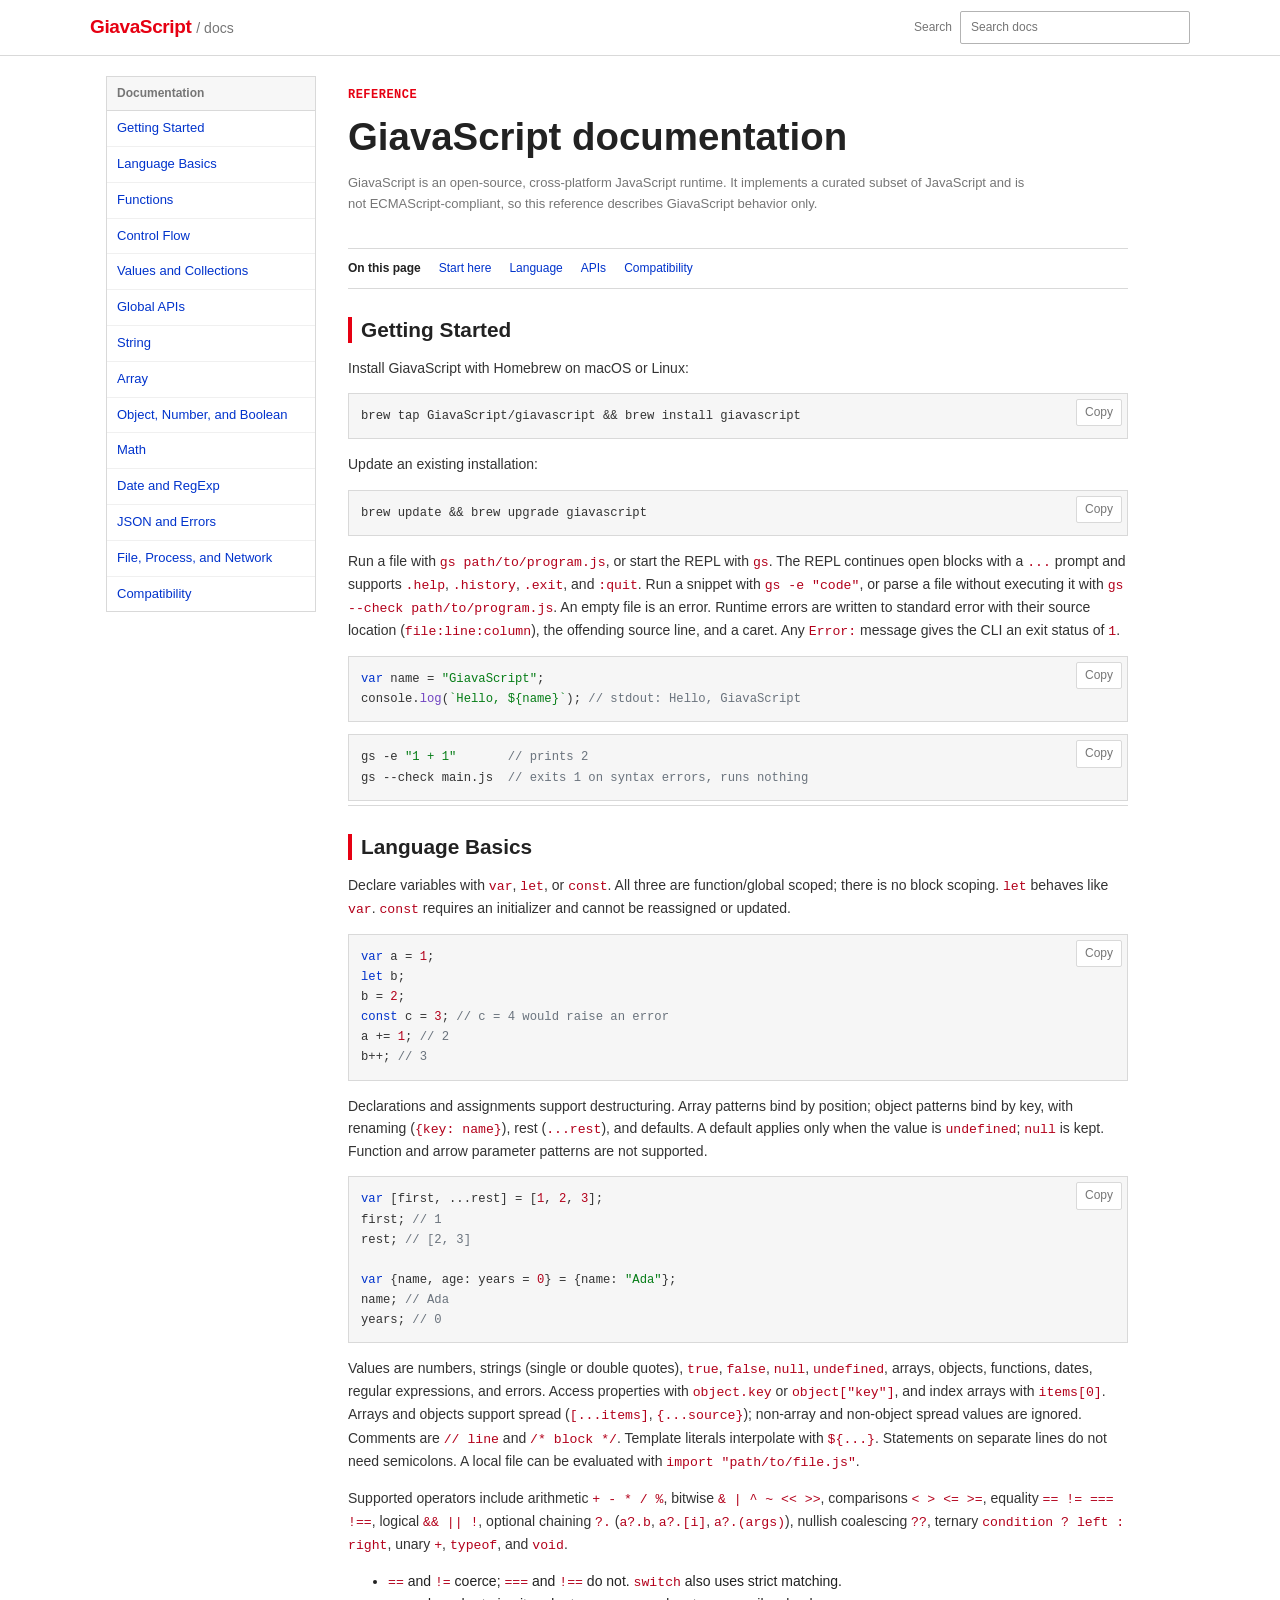
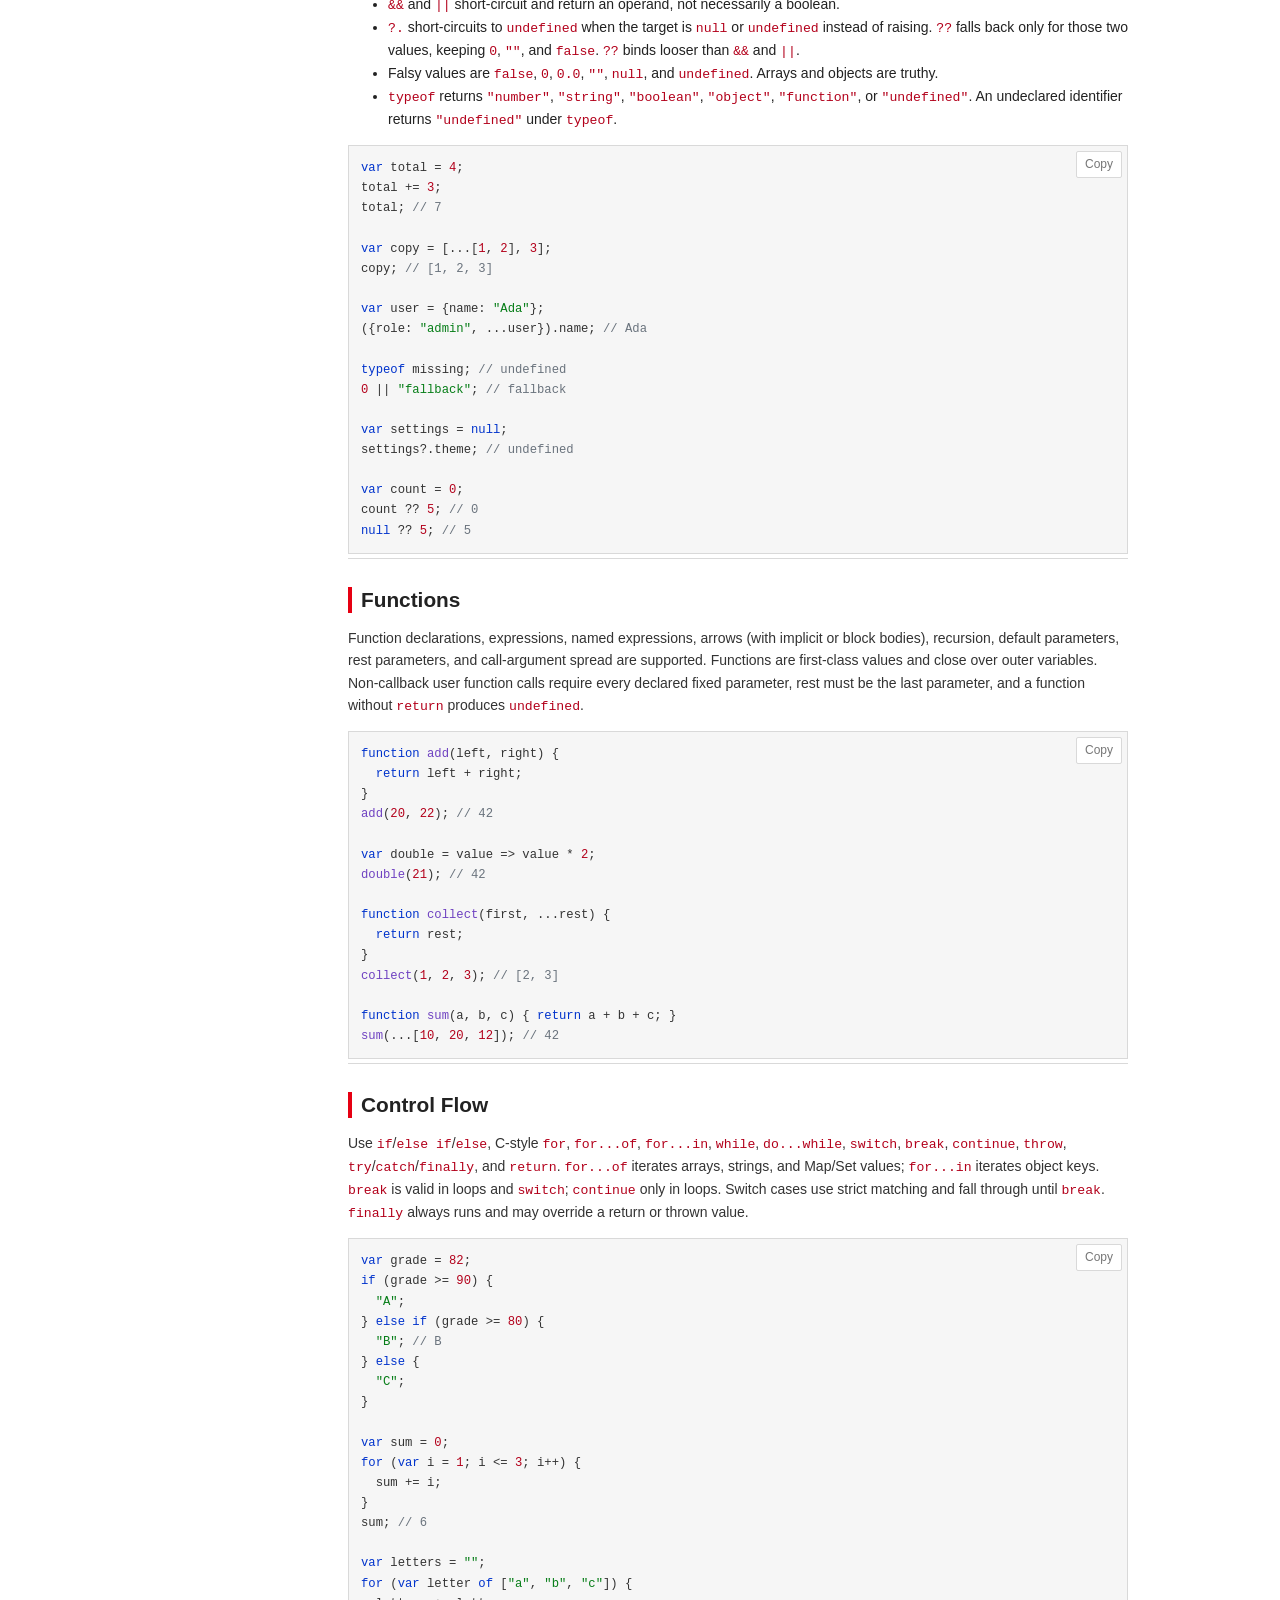
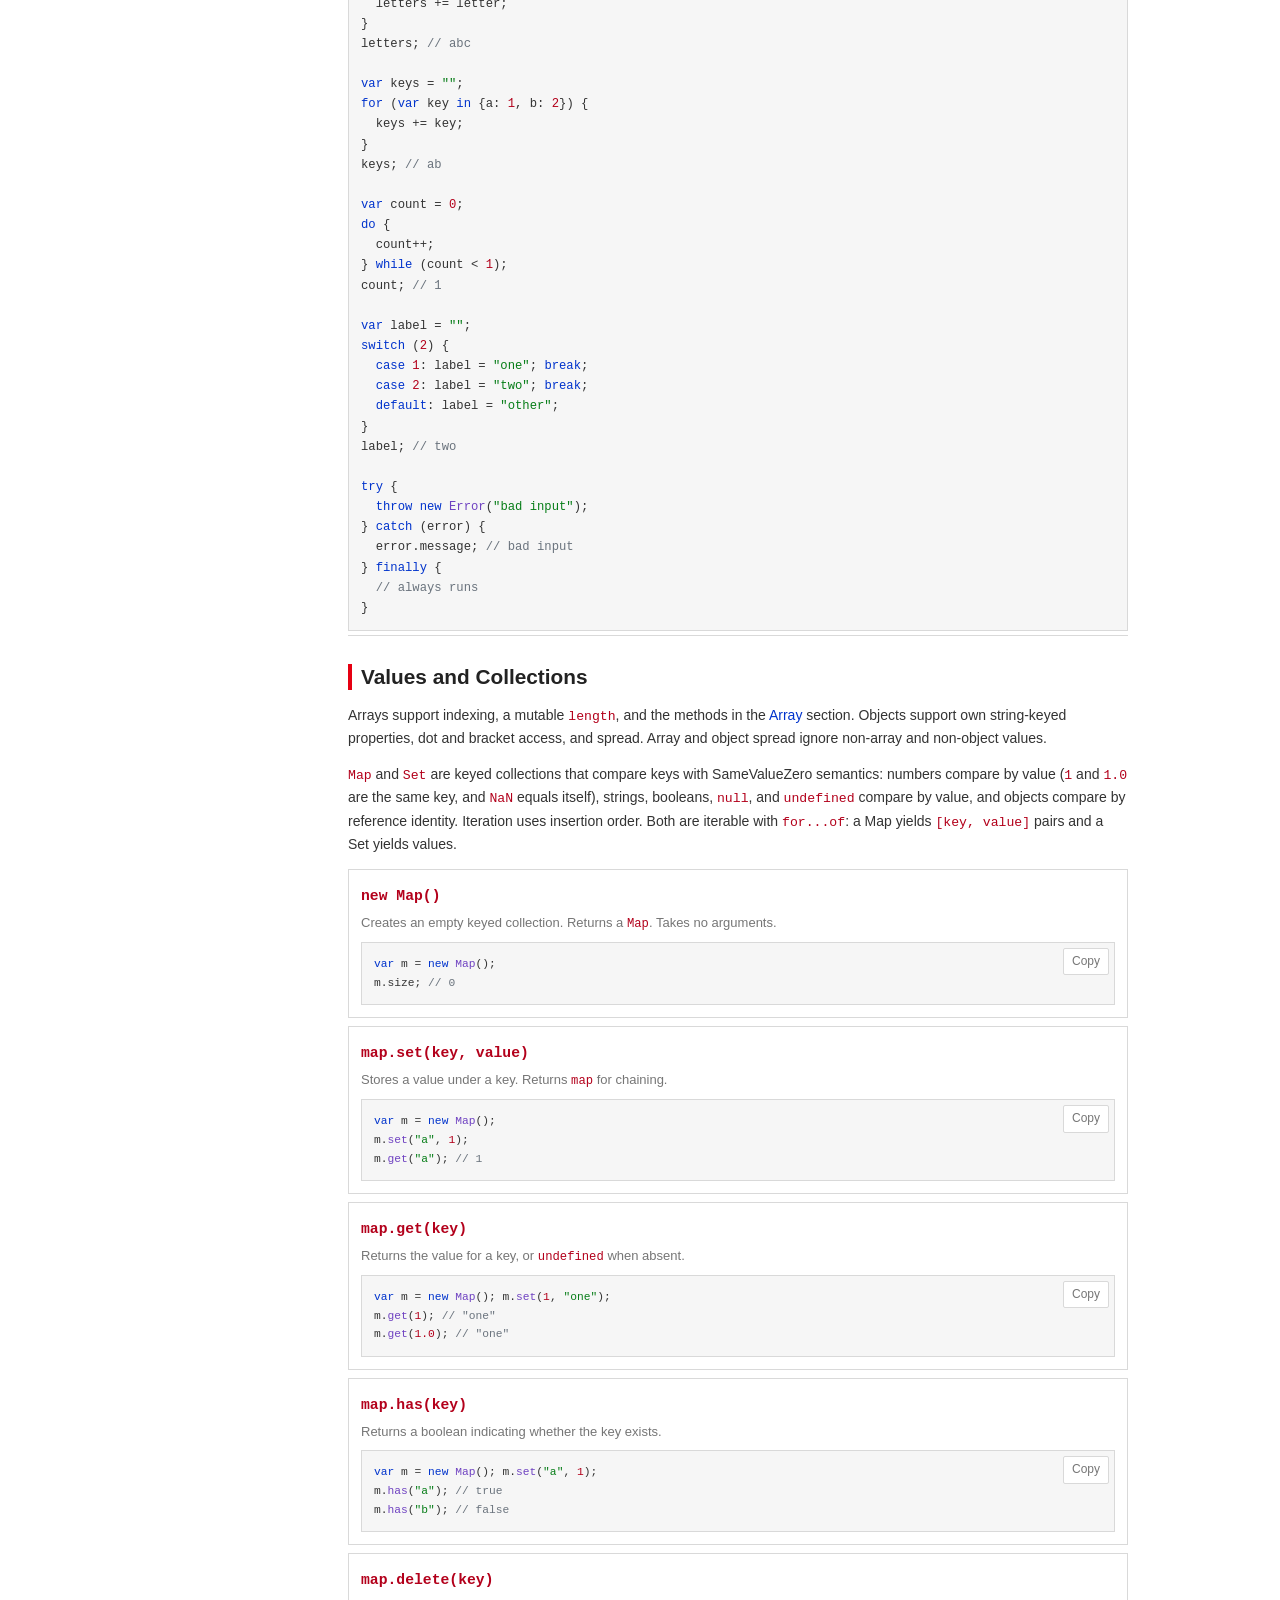
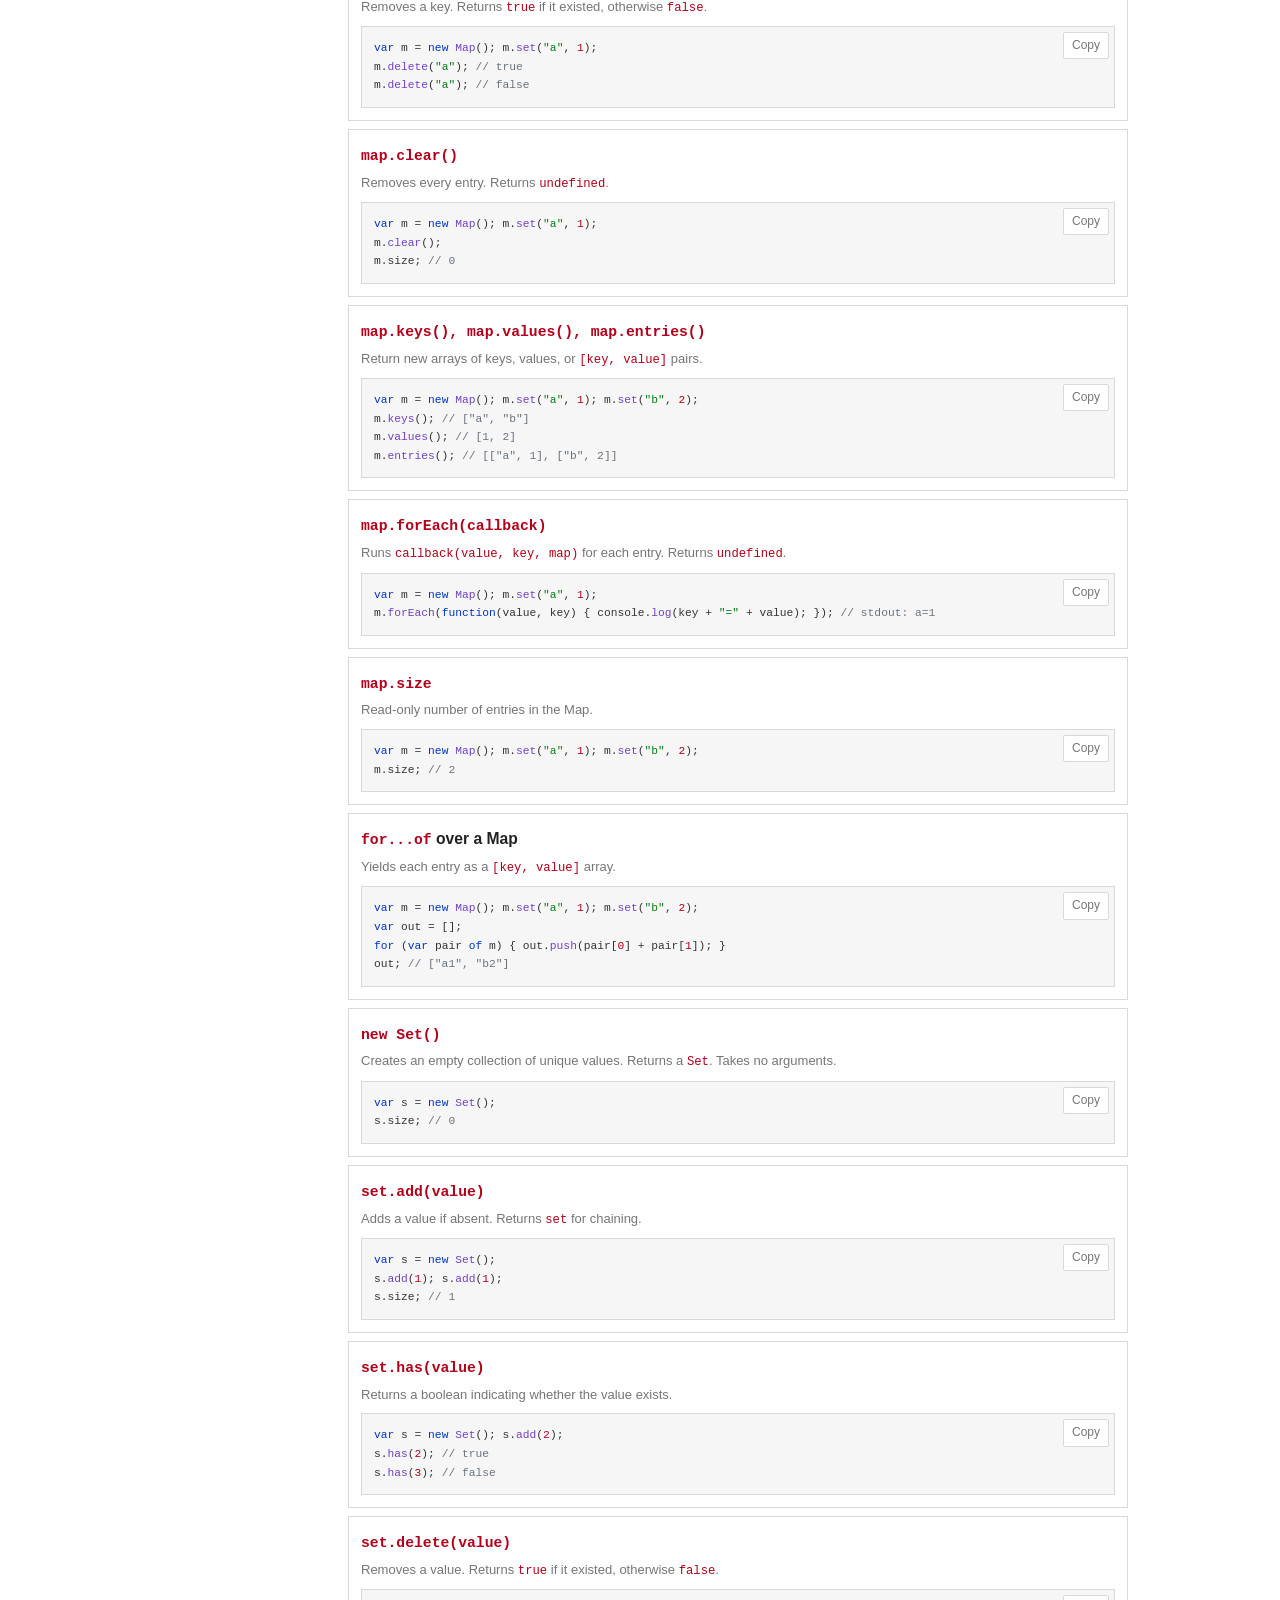
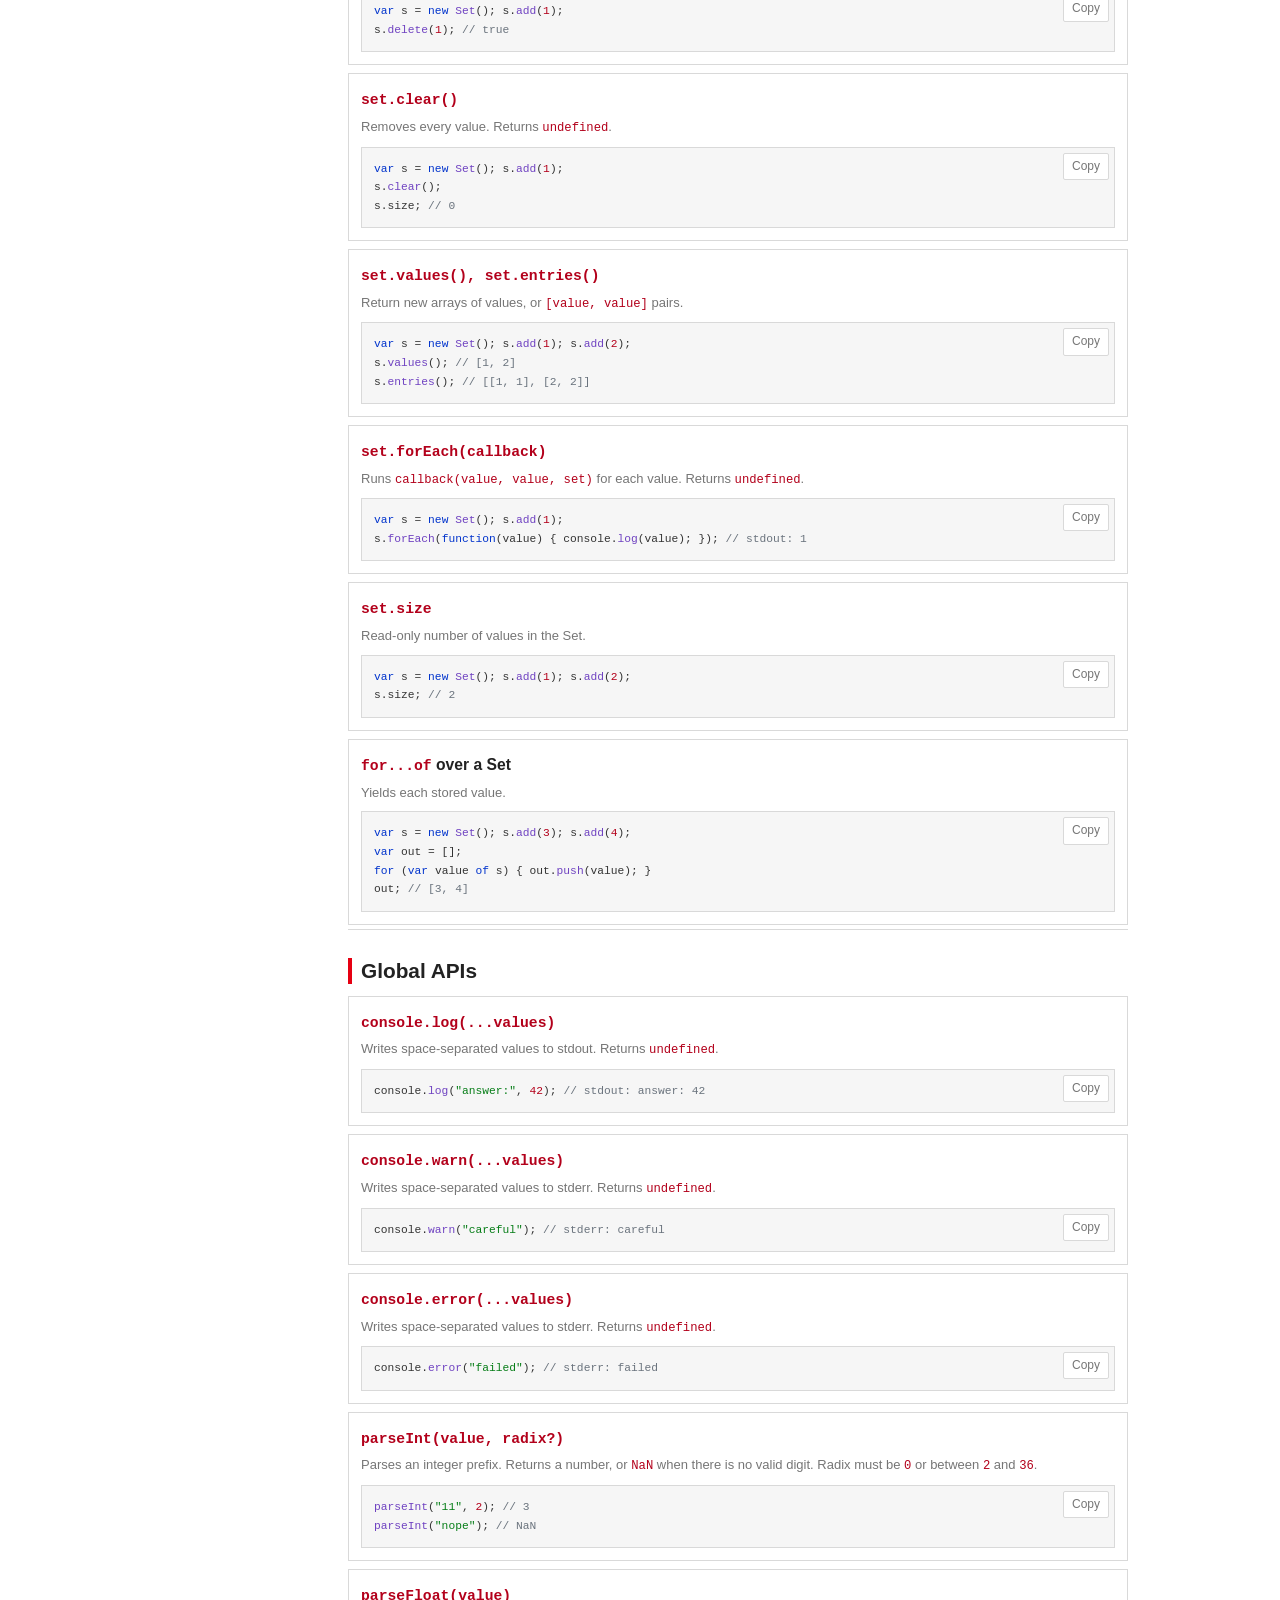
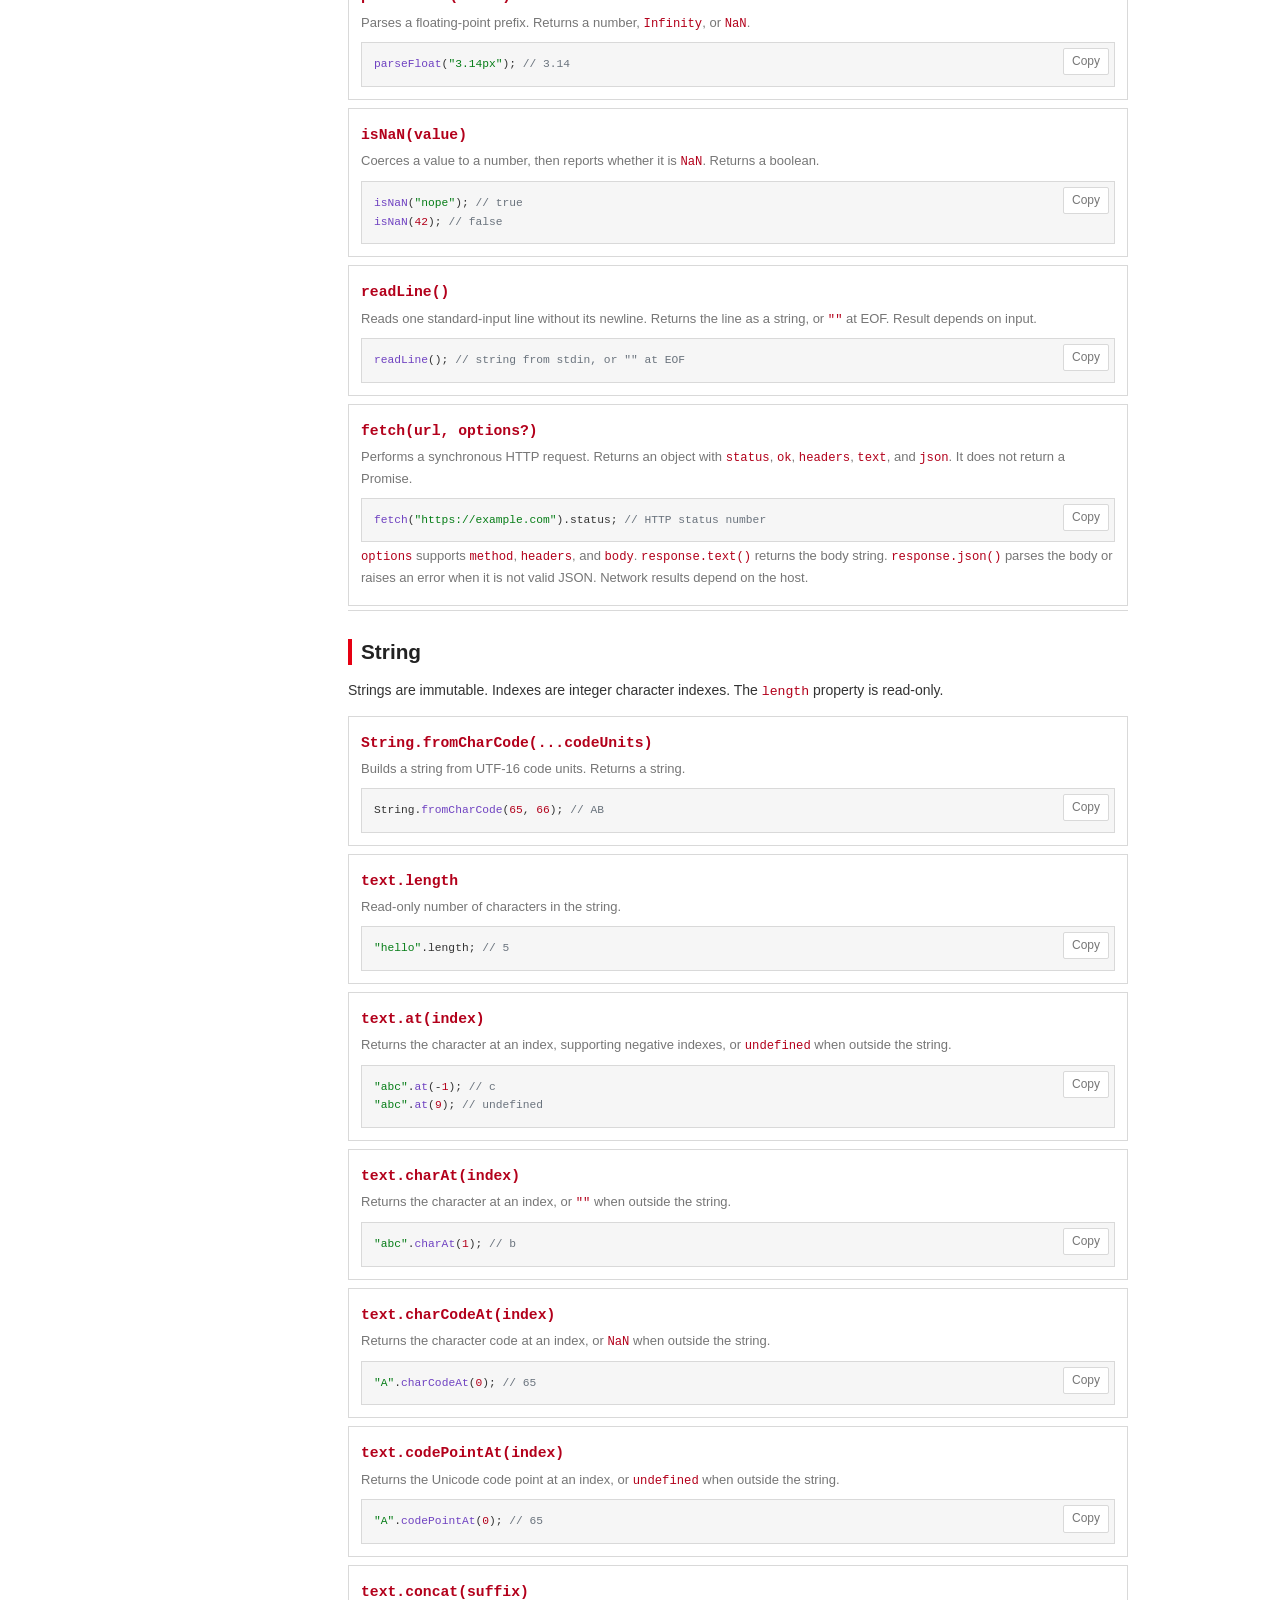
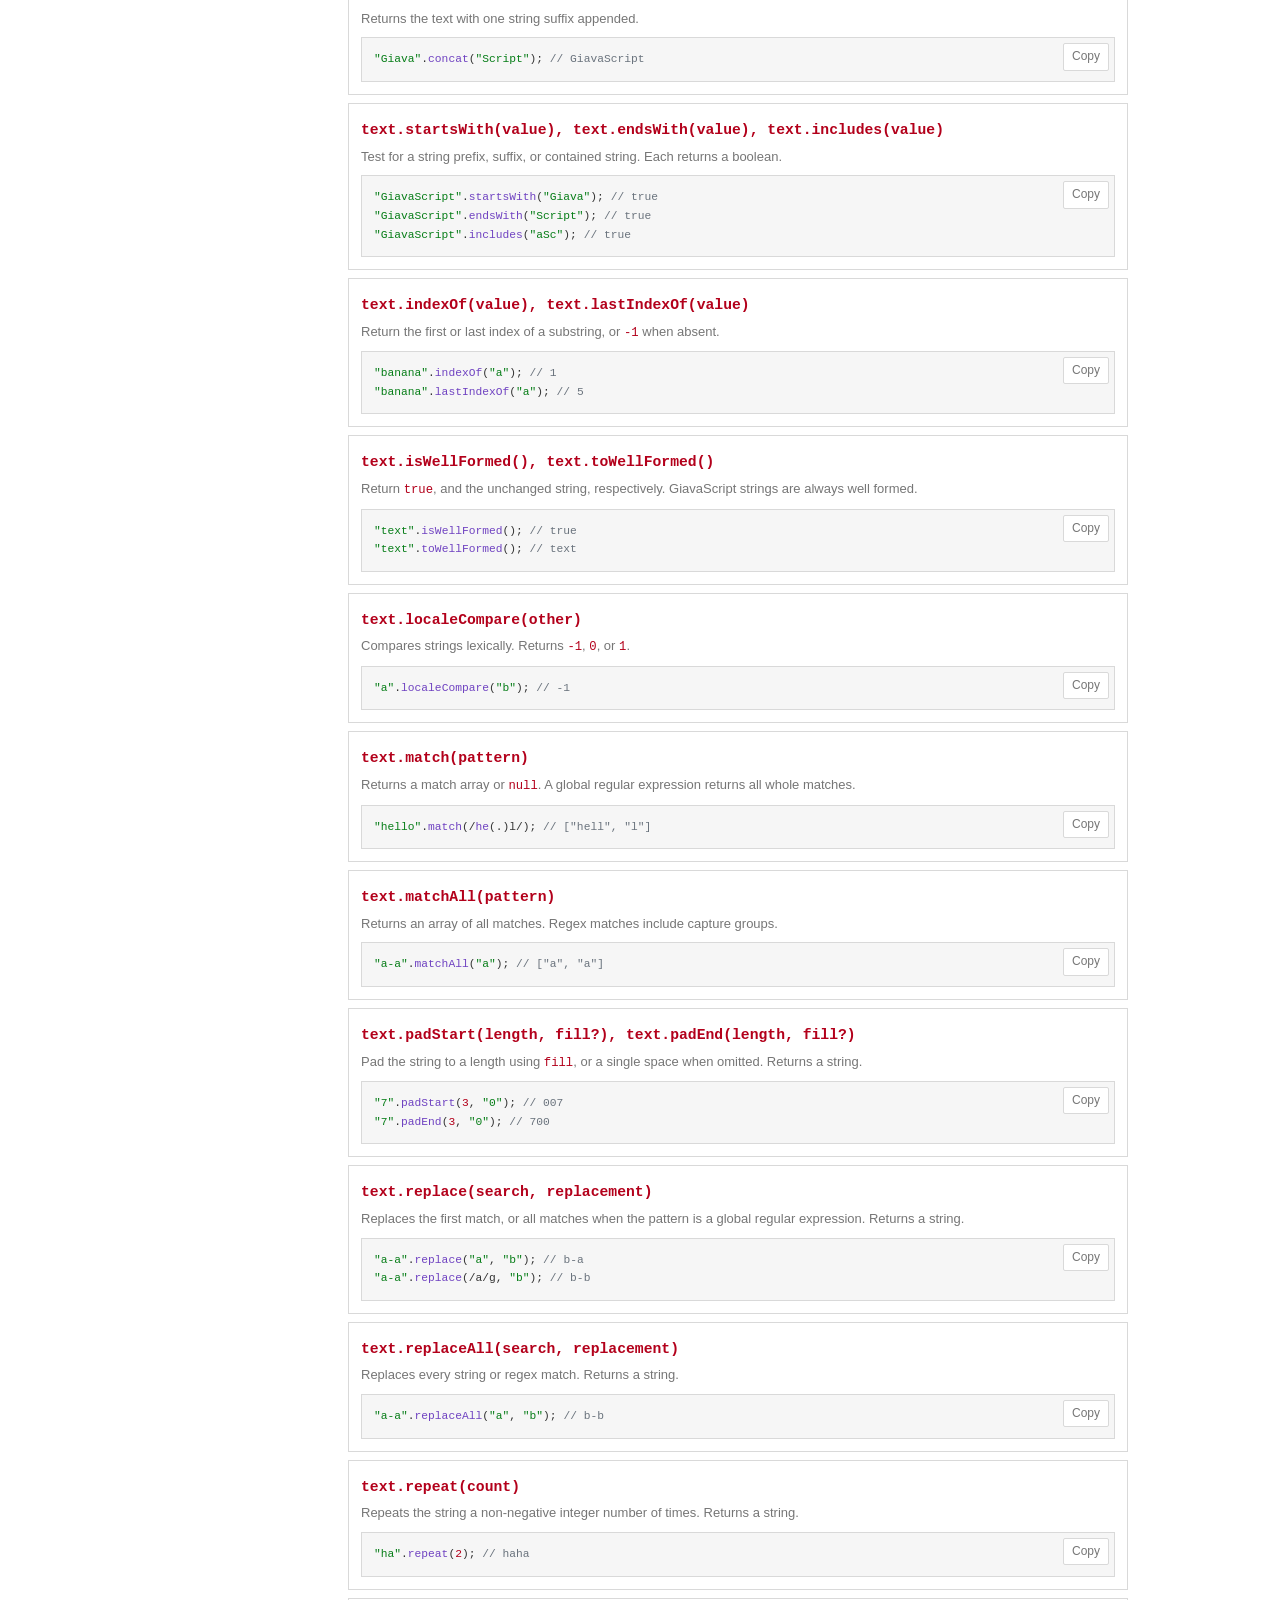
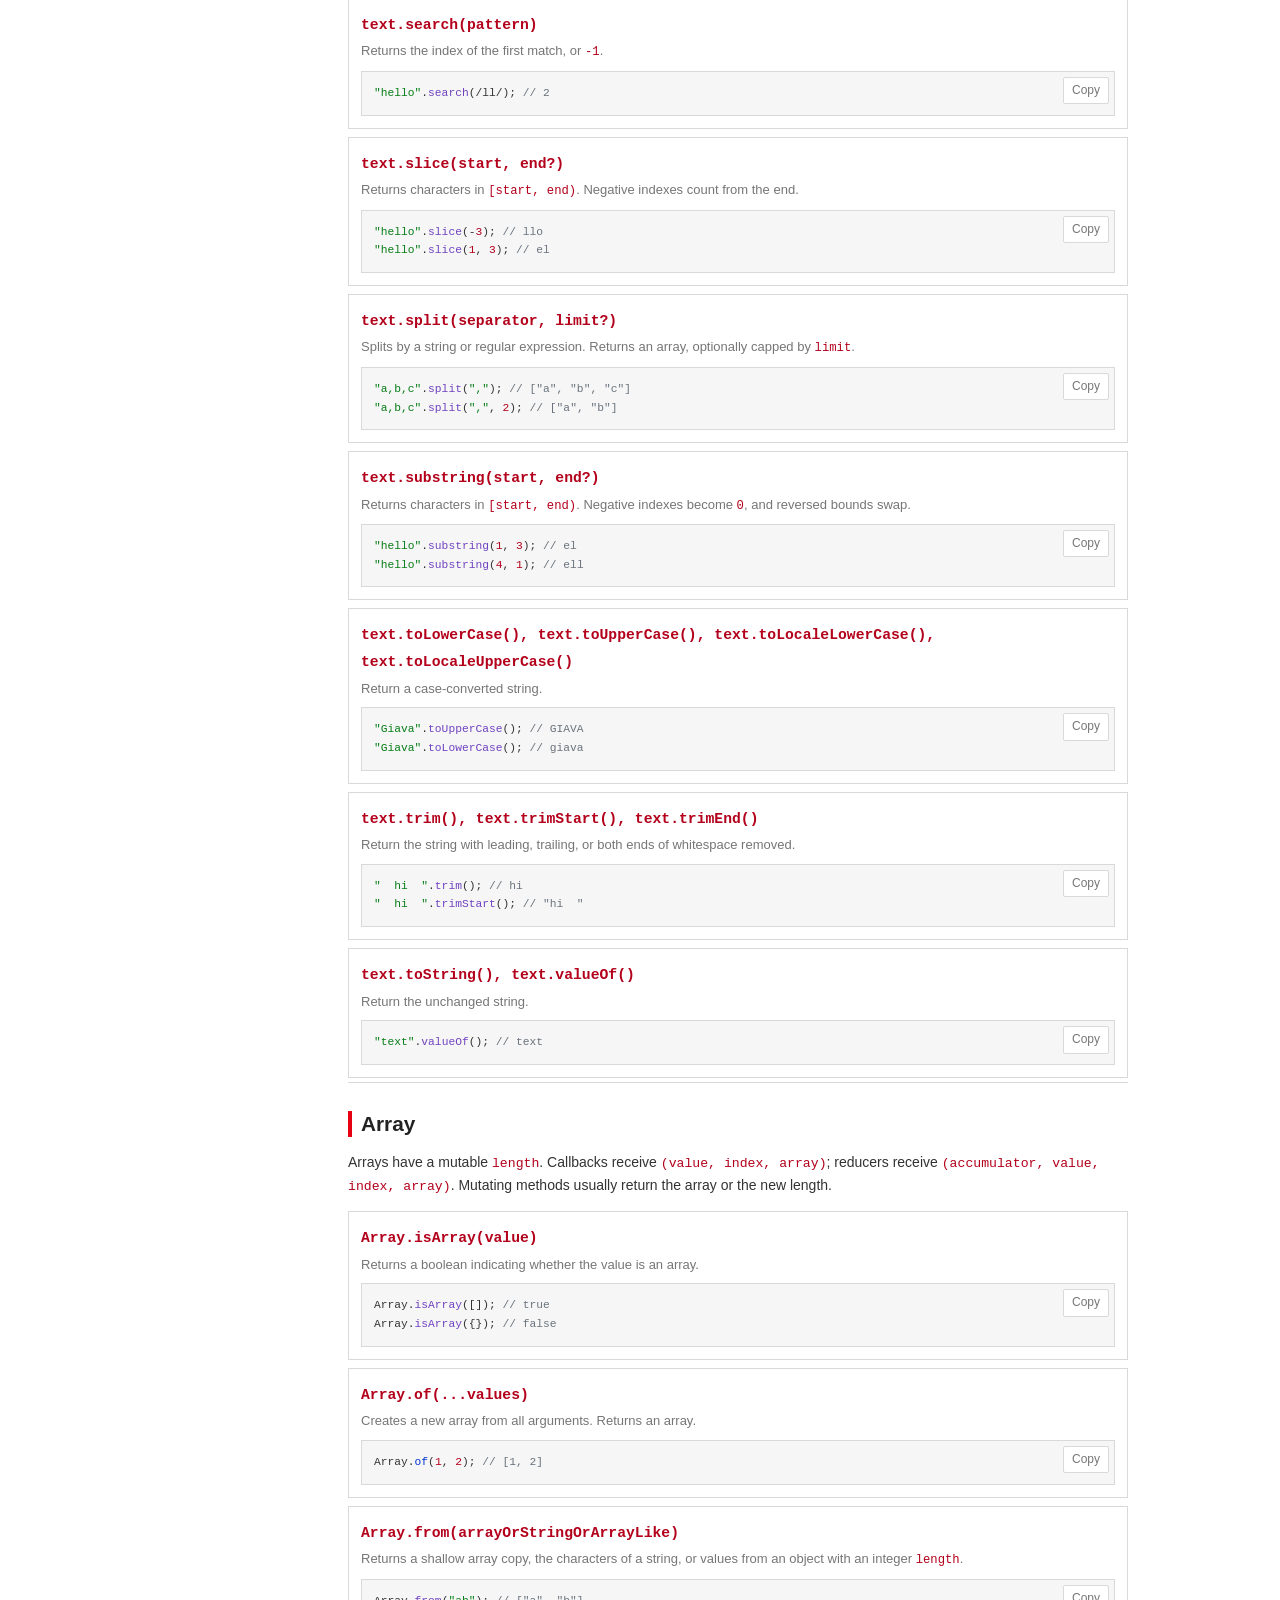
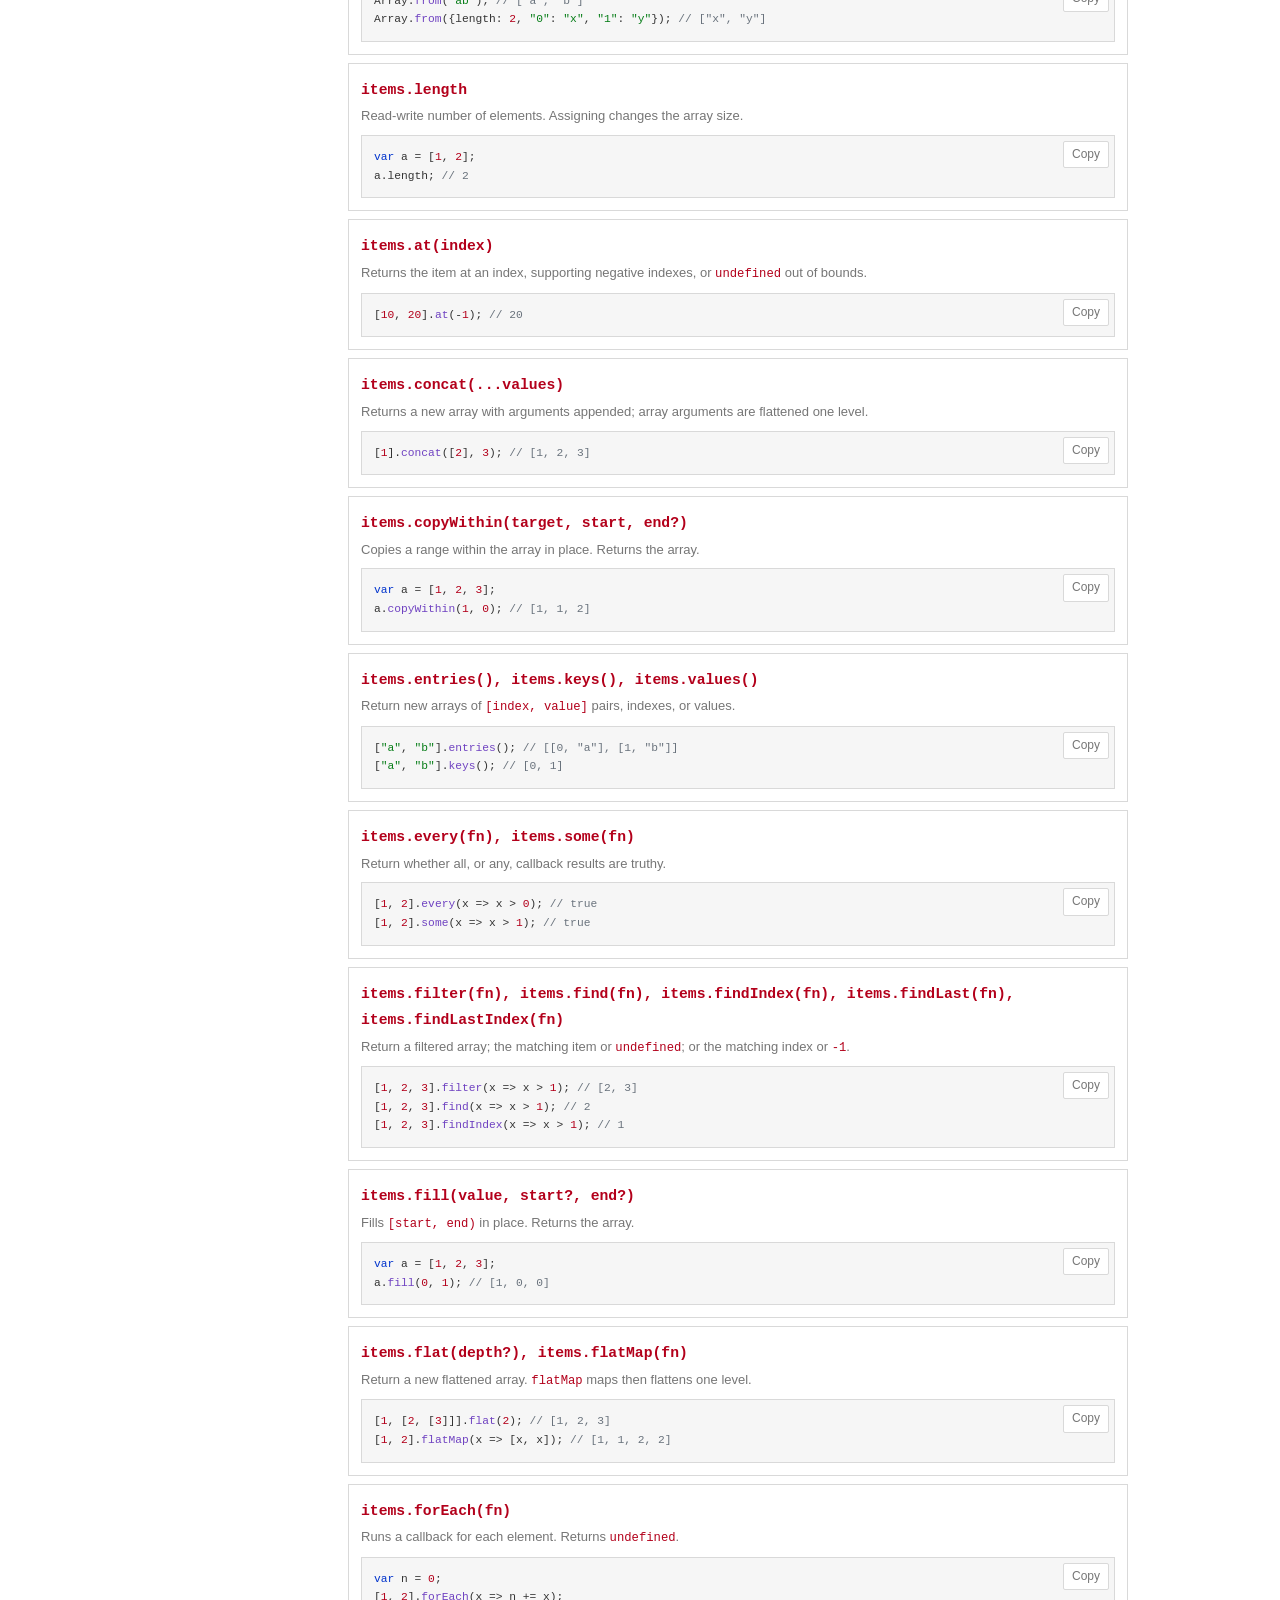
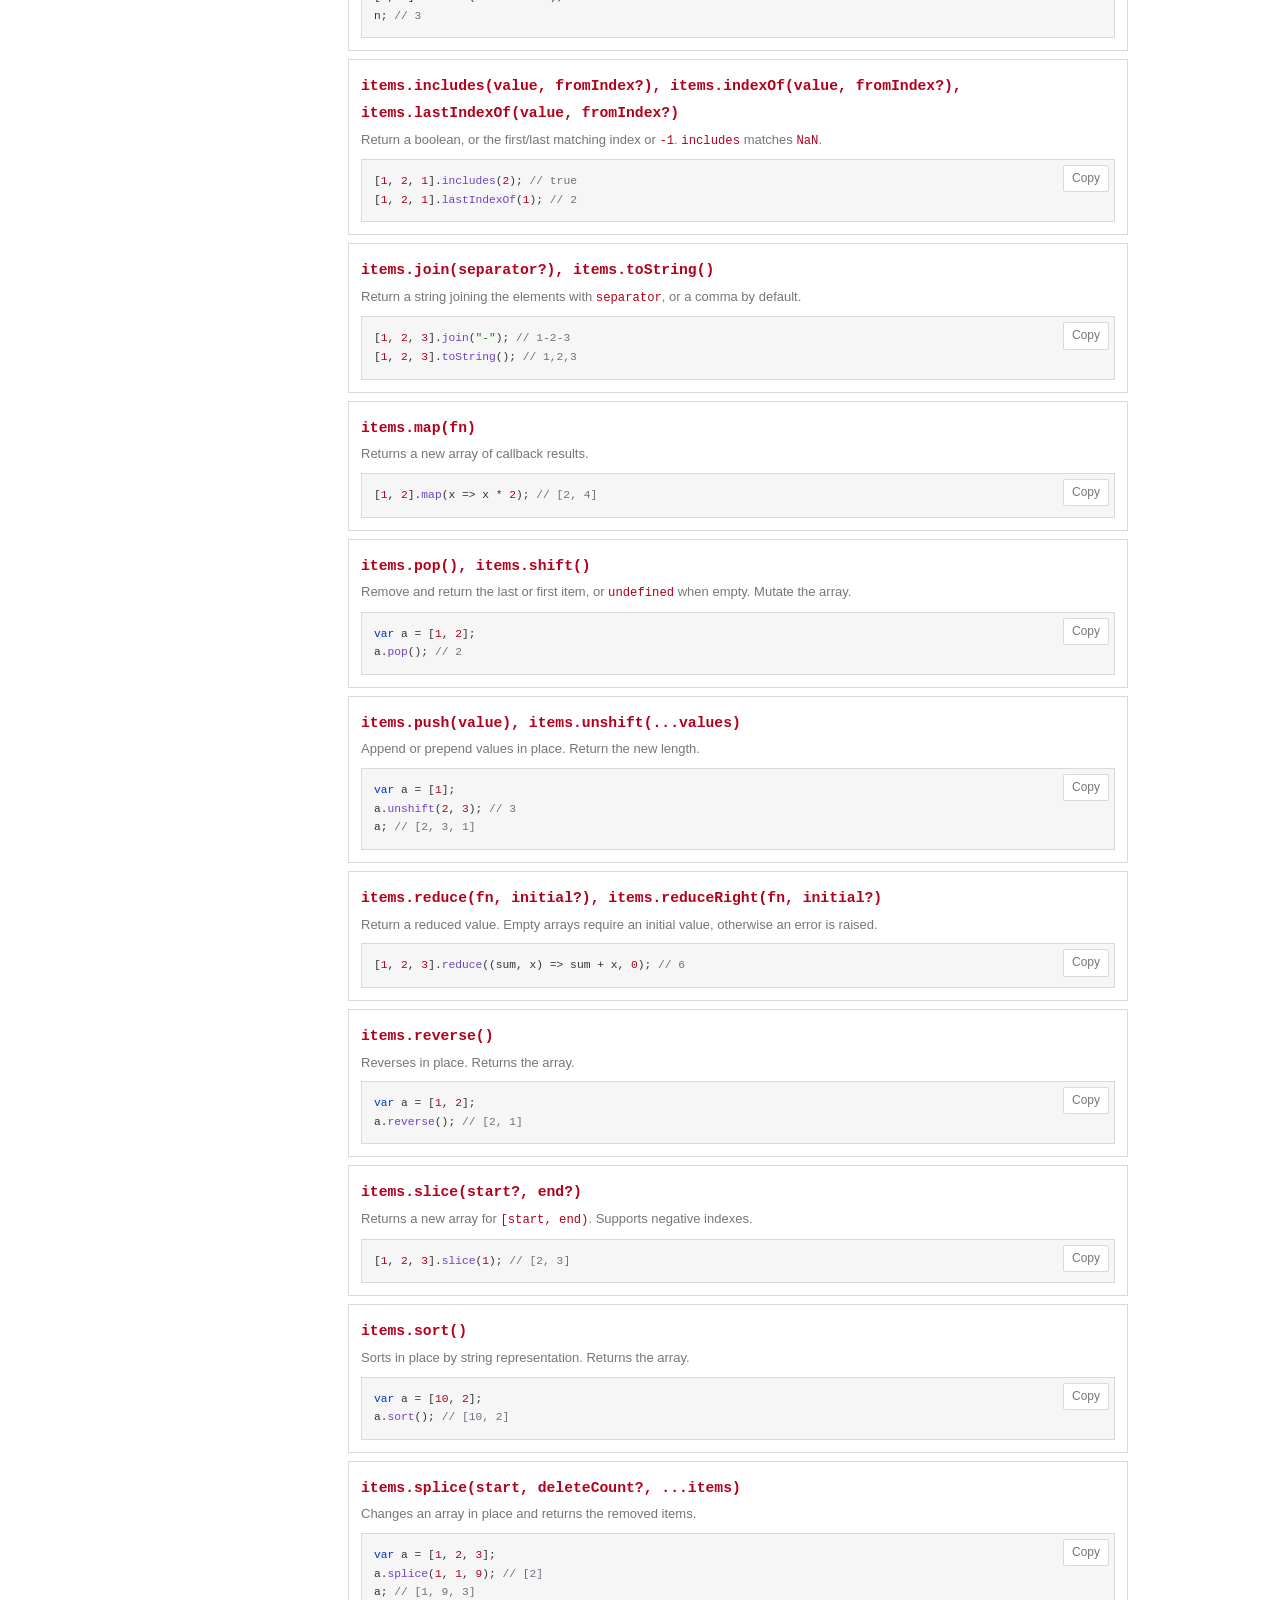
==== commit c2ba339d: "Document destructuring and CLI/REPL improvements" ====
--- a/docs/index.html
+++ b/docs/index.html
@@ -56,13 +56,19 @@
         <div class="code-wrap"><button class="copy" type="button">Copy</button>
           <pre><code>brew update &amp;&amp; brew upgrade giavascript</code></pre>
         </div>
-        <p>Run a file with <code>gs path/to/program.js</code>, or start the REPL with <code>gs</code>. Leave the REPL
-          with <code>:quit</code>. An empty file is an error. Runtime errors are written to standard error with their
-          source location (<code>file:line:column</code>), the offending source line, and a caret. Any <code>Error:</code>
-          message gives the CLI an exit status of <code>1</code>.</p>
+        <p>Run a file with <code>gs path/to/program.js</code>, or start the REPL with <code>gs</code>. The REPL
+          continues open blocks with a <code>...</code> prompt and supports <code>.help</code>, <code>.history</code>,
+          <code>.exit</code>, and <code>:quit</code>. Run a snippet with <code>gs -e "code"</code>, or parse a file
+          without executing it with <code>gs --check path/to/program.js</code>. An empty file is an error. Runtime errors
+          are written to standard error with their source location (<code>file:line:column</code>), the offending source
+          line, and a caret. Any <code>Error:</code> message gives the CLI an exit status of <code>1</code>.</p>
         <div class="code-wrap"><button class="copy" type="button">Copy</button>
           <pre><code>var name = "GiavaScript";
 console.log(`Hello, ${name}`); // stdout: Hello, GiavaScript</code></pre>
+        </div>
+        <div class="code-wrap"><button class="copy" type="button">Copy</button>
+          <pre><code>gs -e "1 + 1"       // prints 2
+gs --check main.js  // exits 1 on syntax errors, runs nothing</code></pre>
         </div>
       </section>
 
@@ -79,6 +85,19 @@
 const c = 3; // c = 4 would raise an error
 a += 1; // 2
 b++; // 3</code></pre>
+        </div>
+        <p>Declarations and assignments support destructuring. Array patterns bind by position; object patterns bind by
+          key, with renaming (<code>{key: name}</code>), rest (<code>...rest</code>), and defaults. A default applies
+          only when the value is <code>undefined</code>; <code>null</code> is kept. Function and arrow parameter
+          patterns are not supported.</p>
+        <div class="code-wrap"><button class="copy" type="button">Copy</button>
+          <pre><code>var [first, ...rest] = [1, 2, 3];
+first; // 1
+rest; // [2, 3]
+
+var {name, age: years = 0} = {name: "Ada"};
+name; // Ada
+years; // 0</code></pre>
         </div>
         <p>Values are numbers, strings (single or double quotes), <code>true</code>, <code>false</code>,
           <code>null</code>, <code>undefined</code>, arrays, objects, functions, dates, regular expressions, and
@@ -914,7 +933,10 @@
 error.name; // TypeError
 error.toString(); // TypeError: expected a number</code></pre>
             <p>Error objects can be thrown with <code>throw</code> and caught with <code>try</code>/<code>catch</code>.
-              Raw values can also be thrown.</p>
+              Raw values can also be thrown. An uncaught throw is reported with its value and a source location
+              (<code>file:line:column</code>). When the throw propagates out of user functions, the report also lists
+              the calling frames as <code>at name</code> lines; anonymous functions appear as <code>at anonymous</code>.
+            </p>
           </article>
         </div>
       </section>
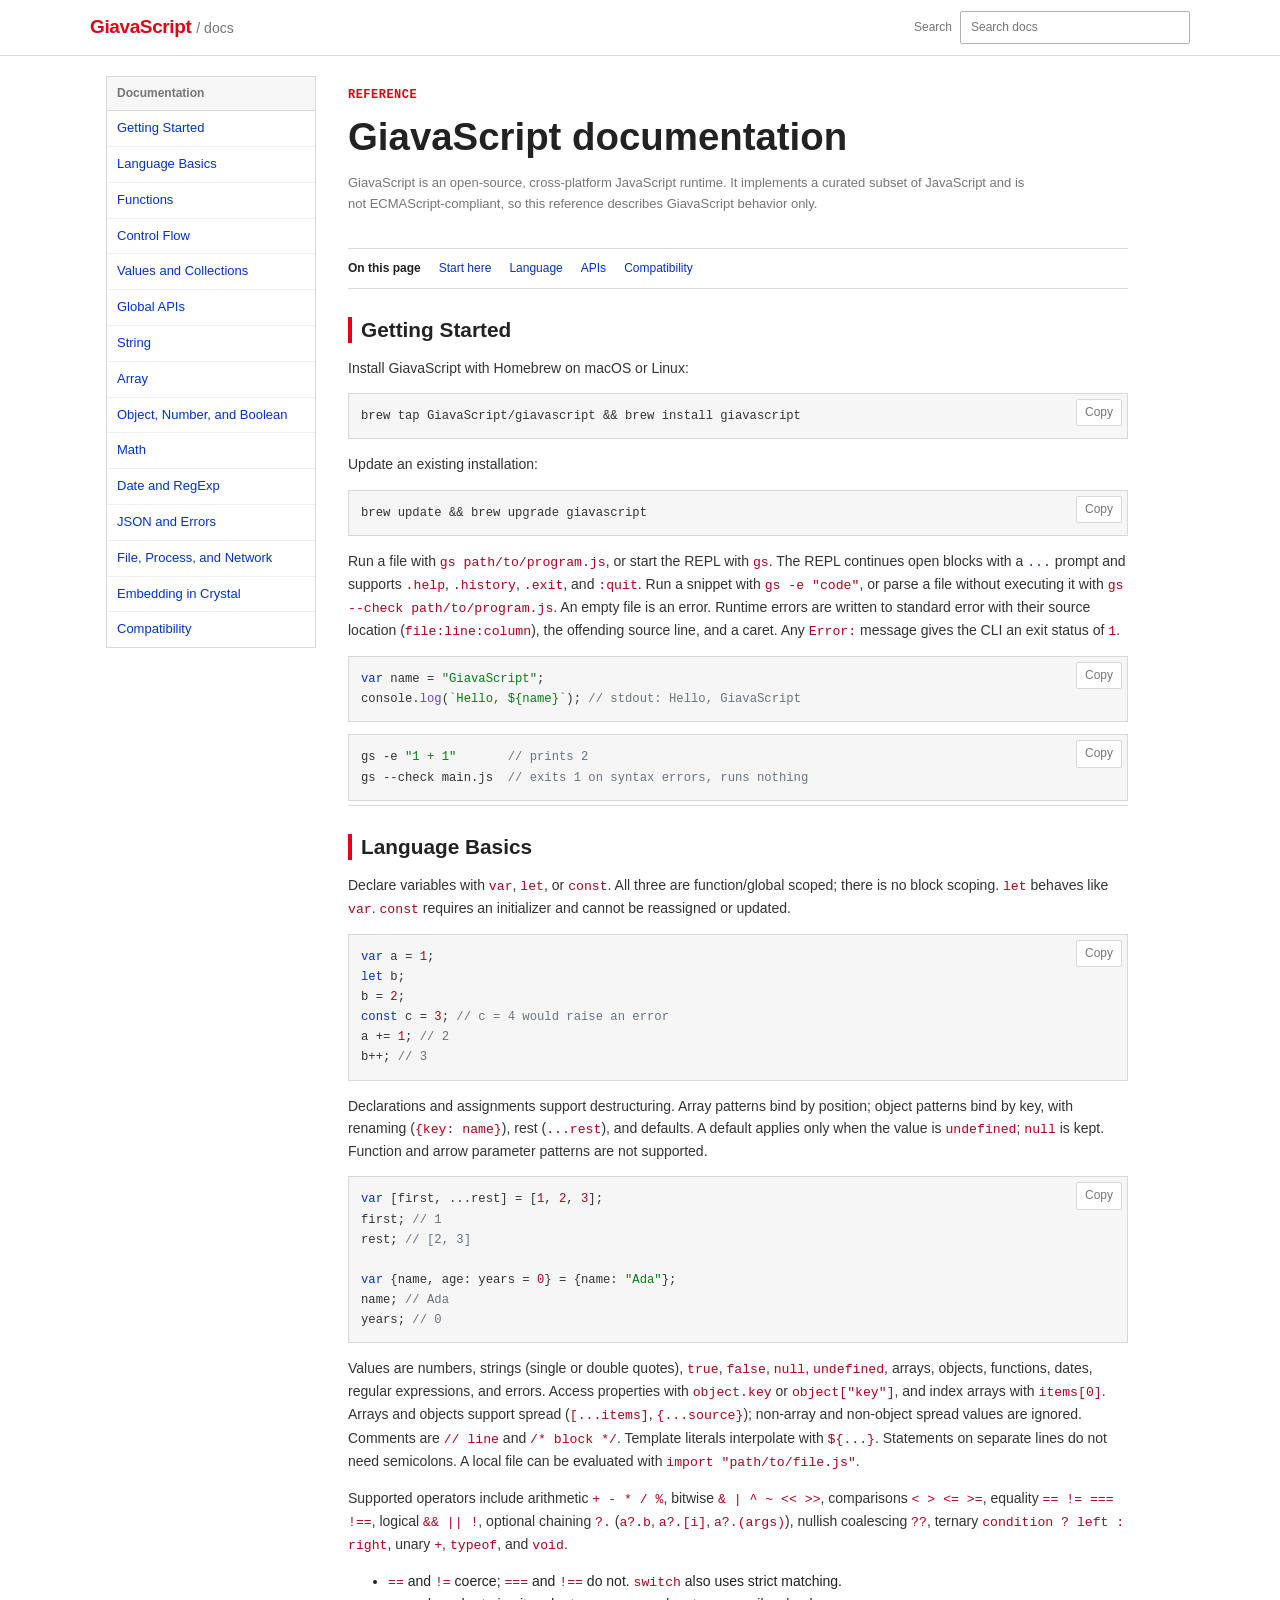
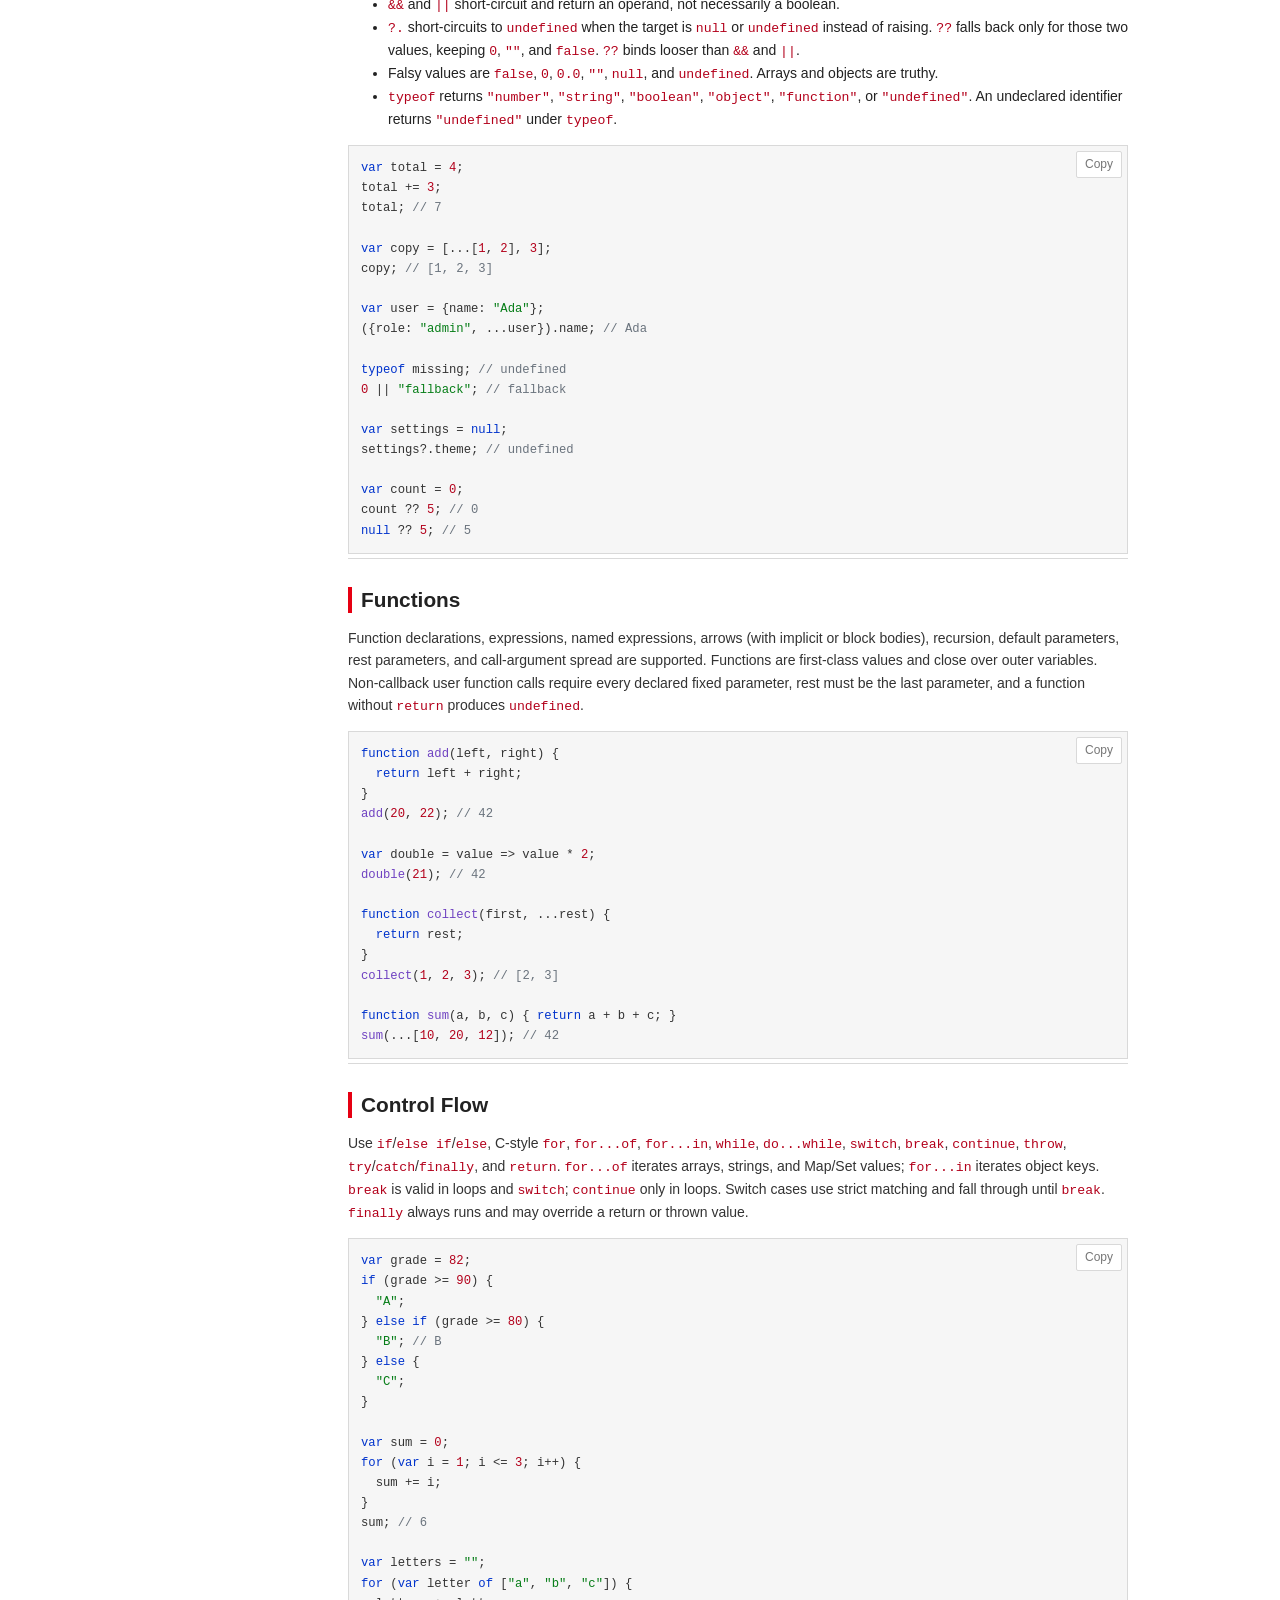
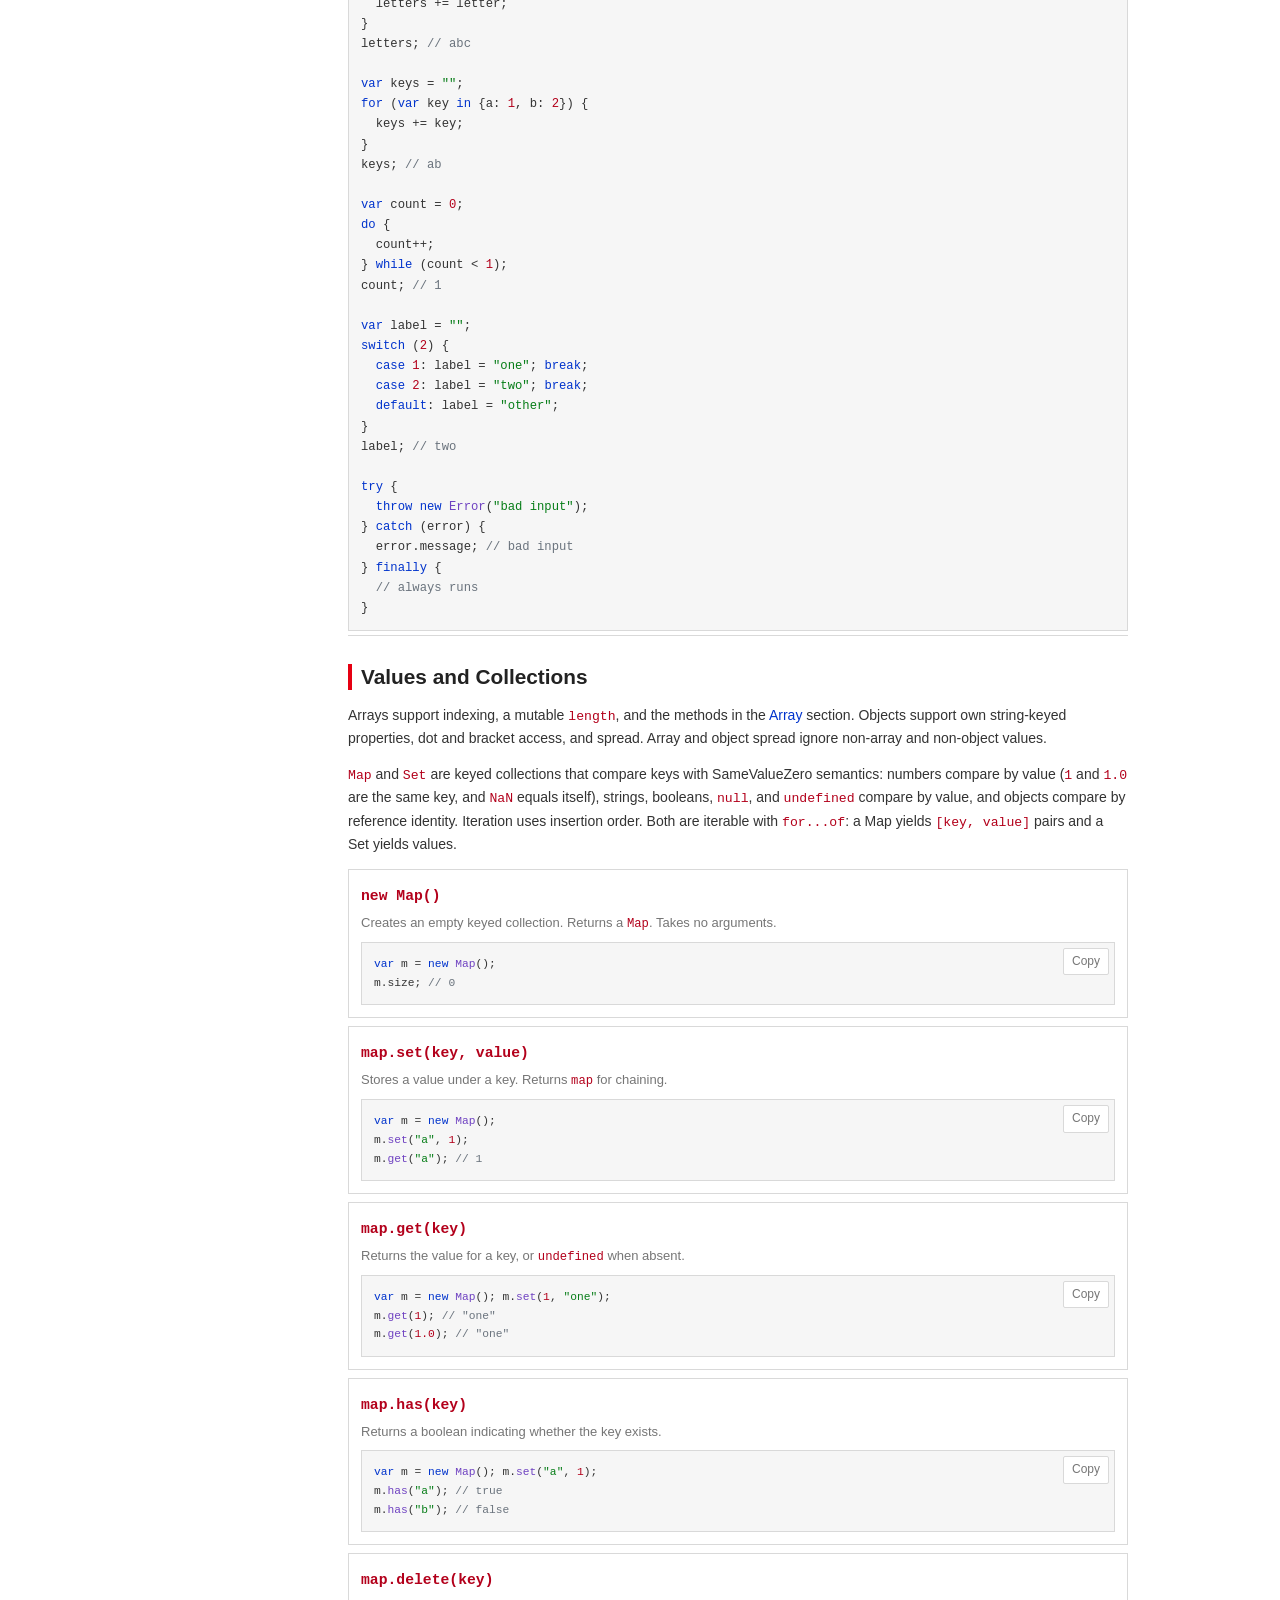
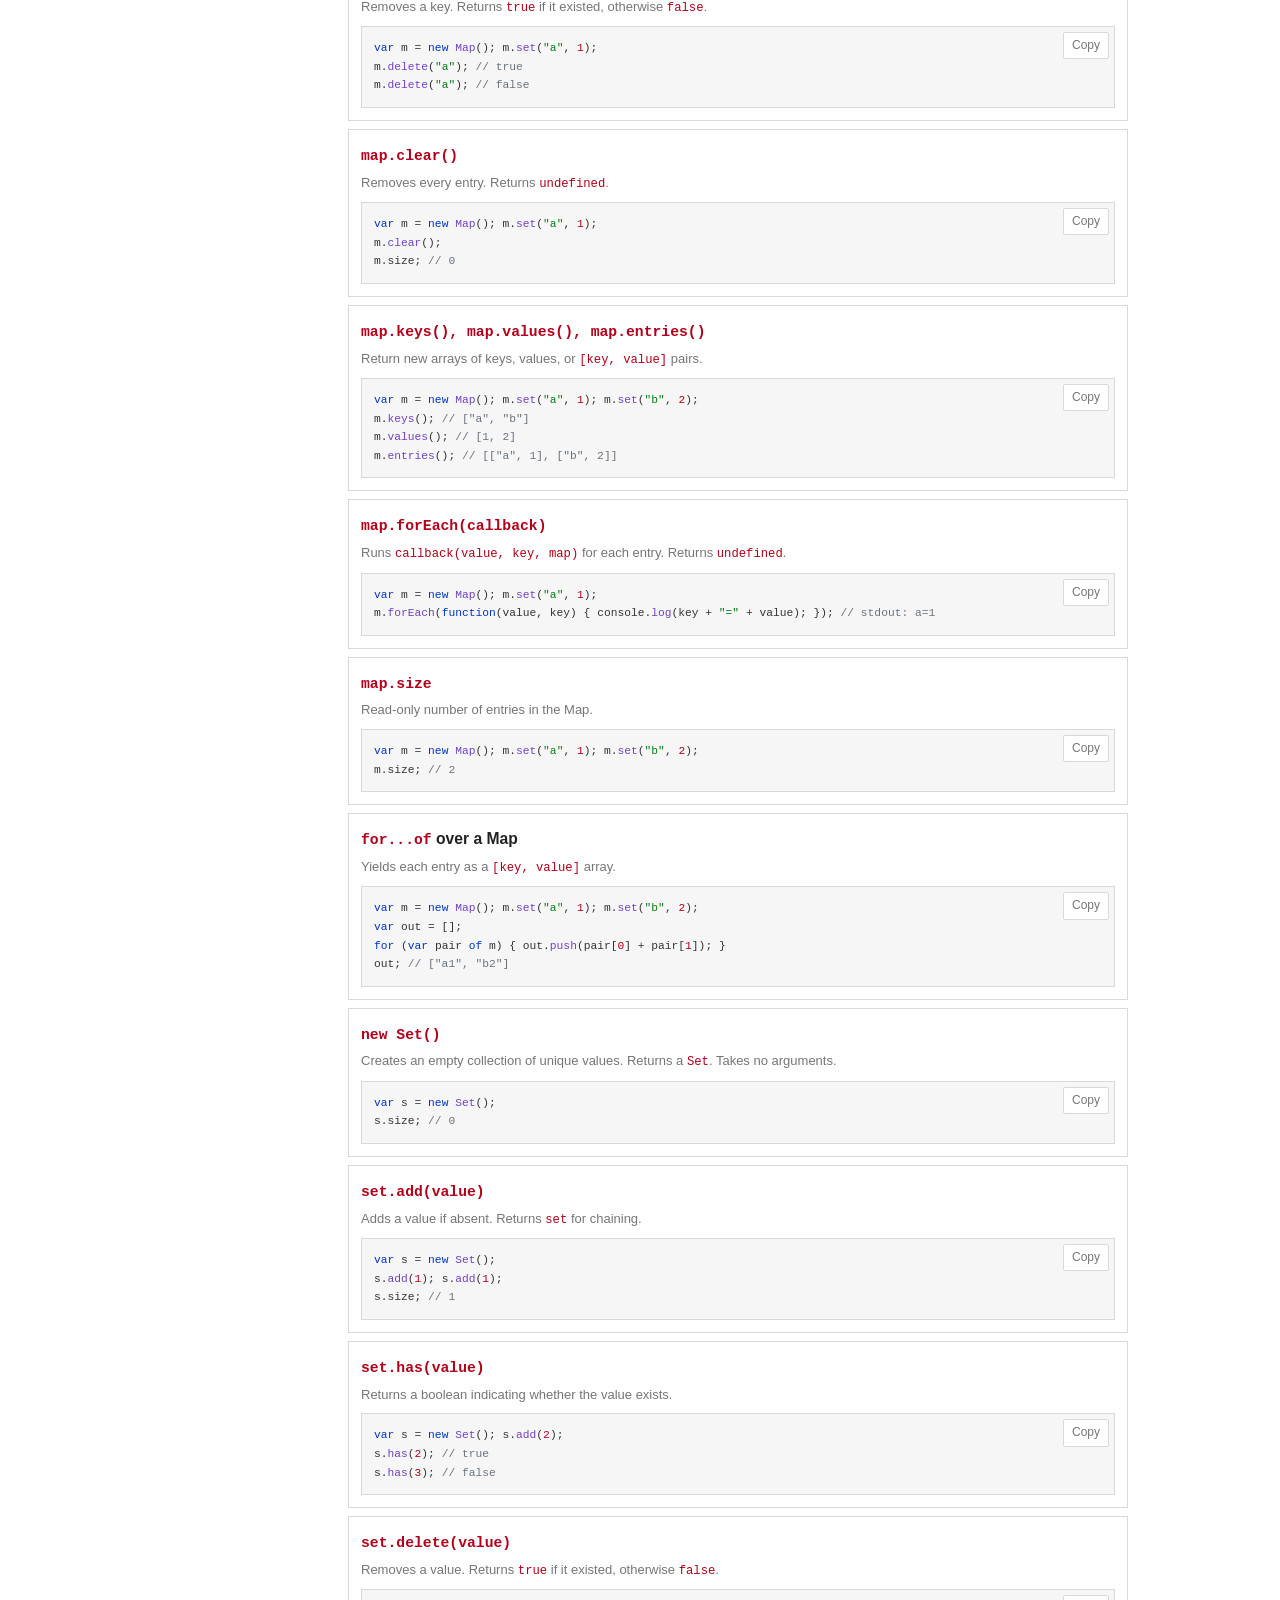
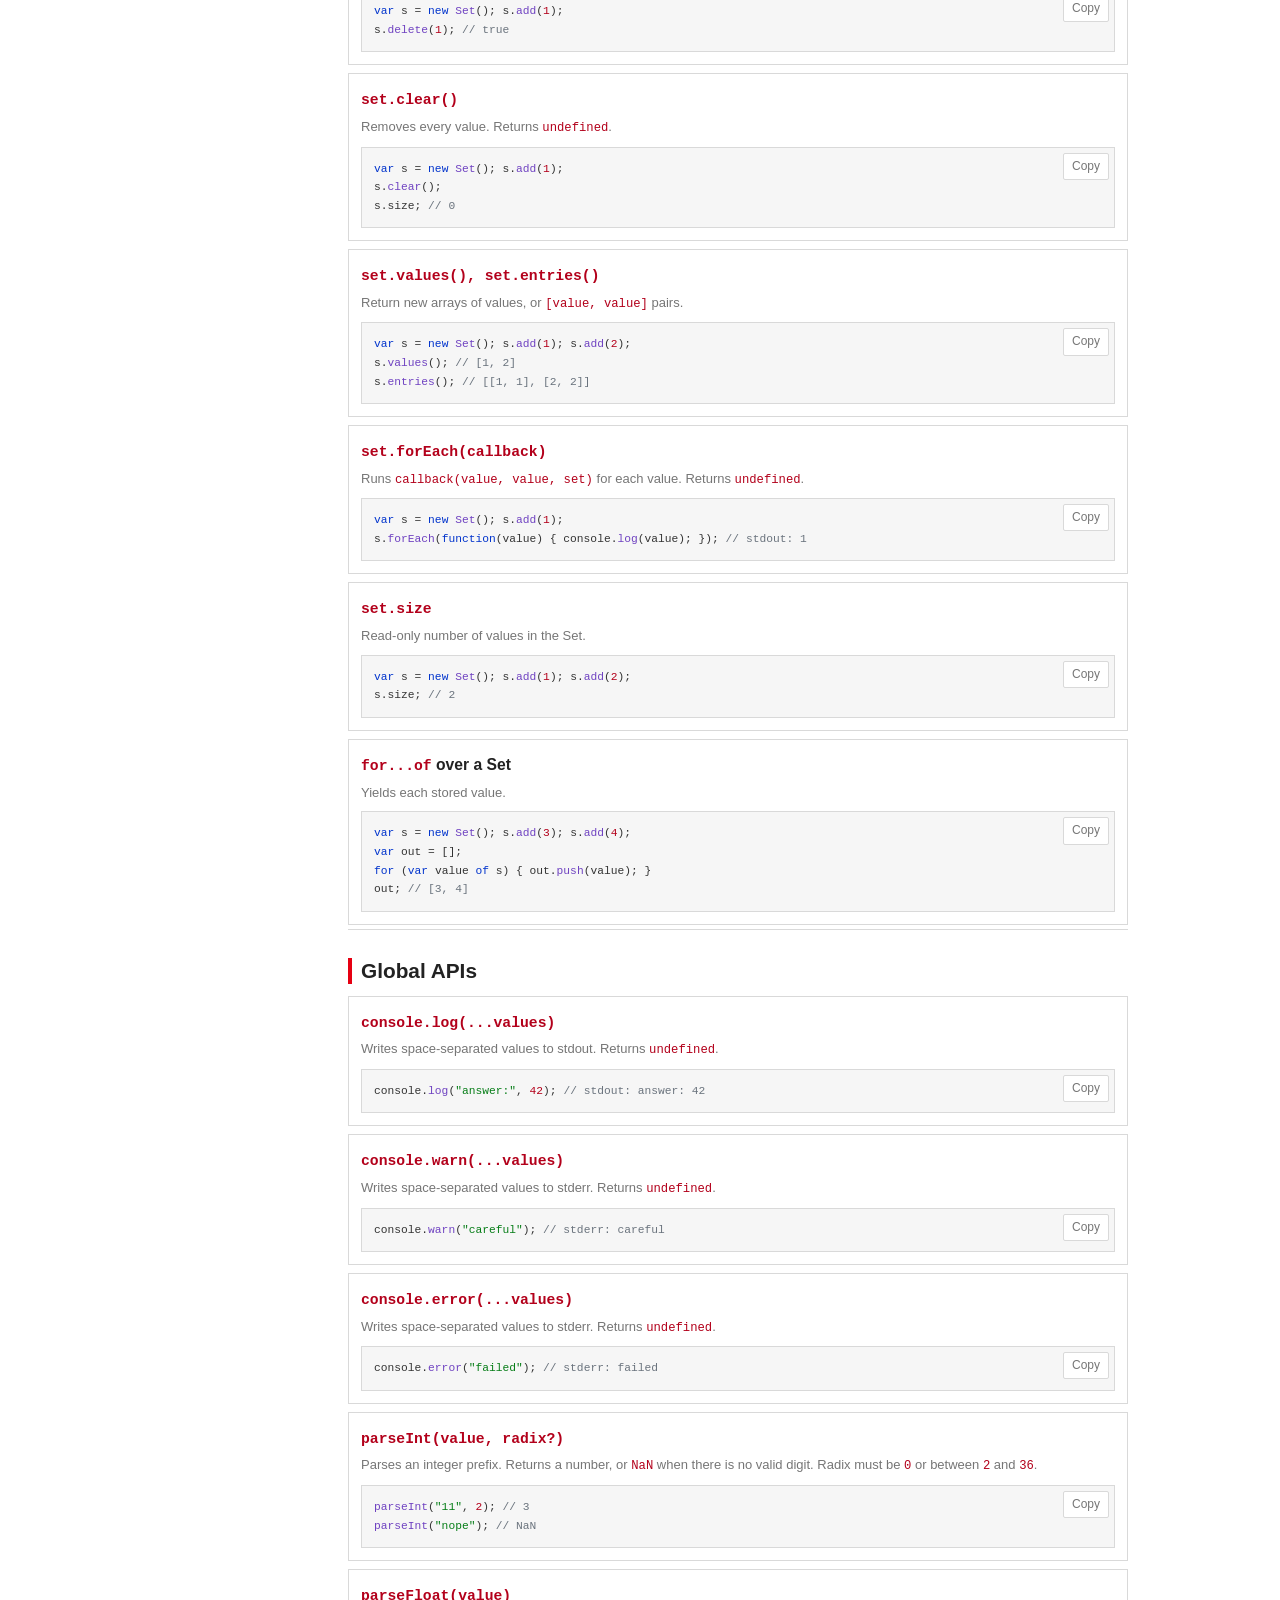
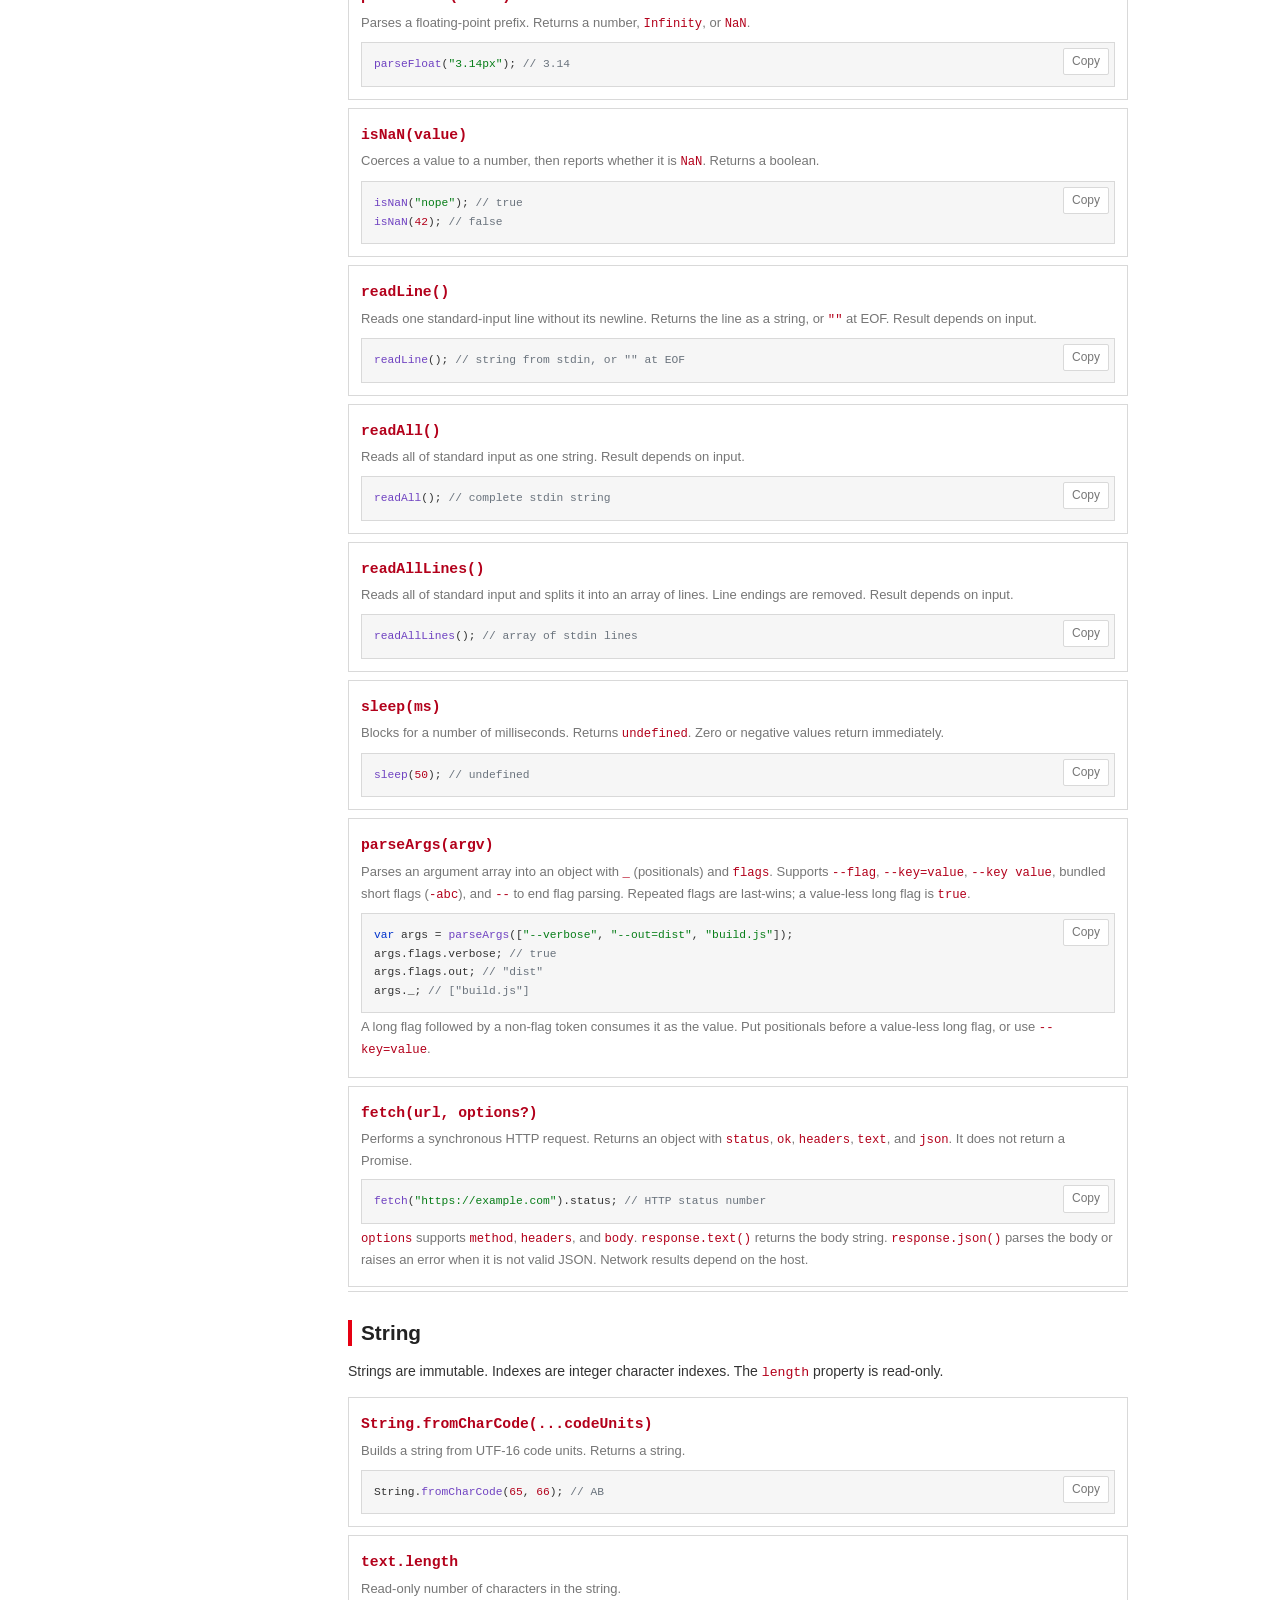
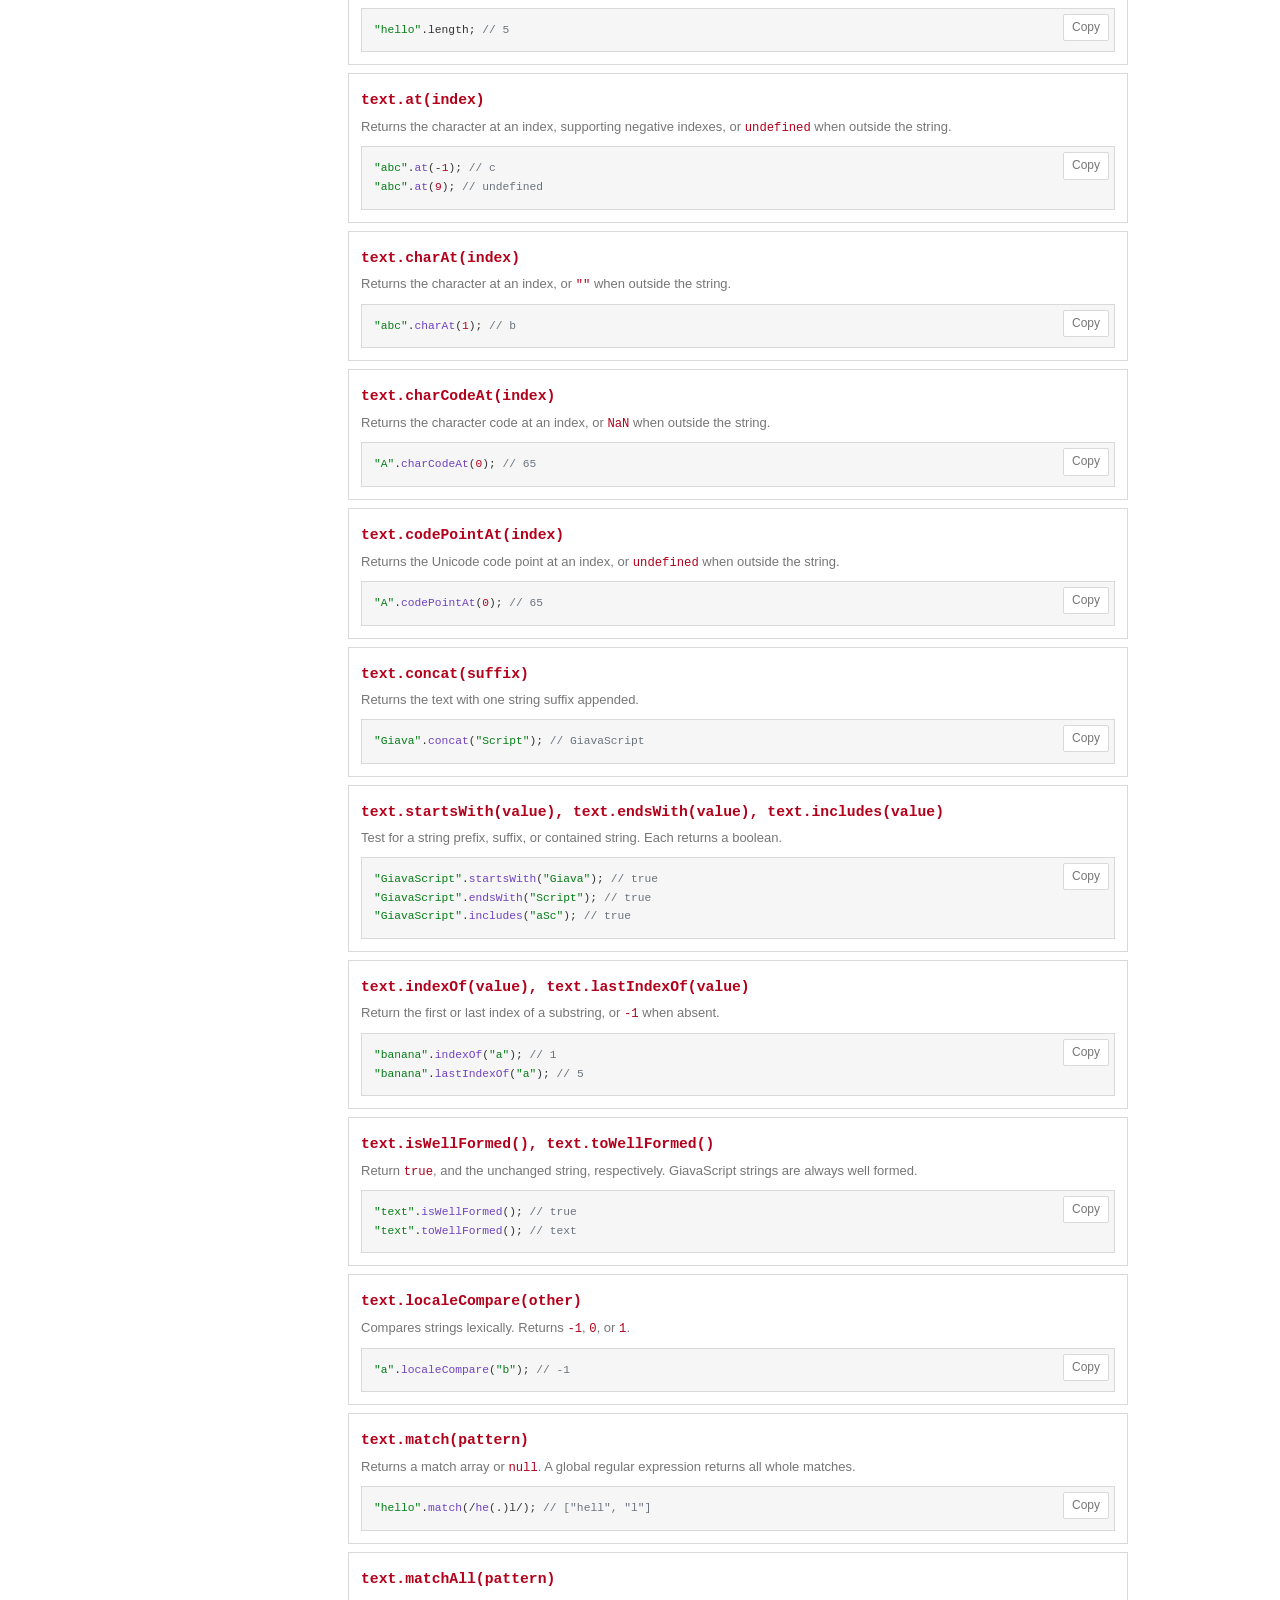
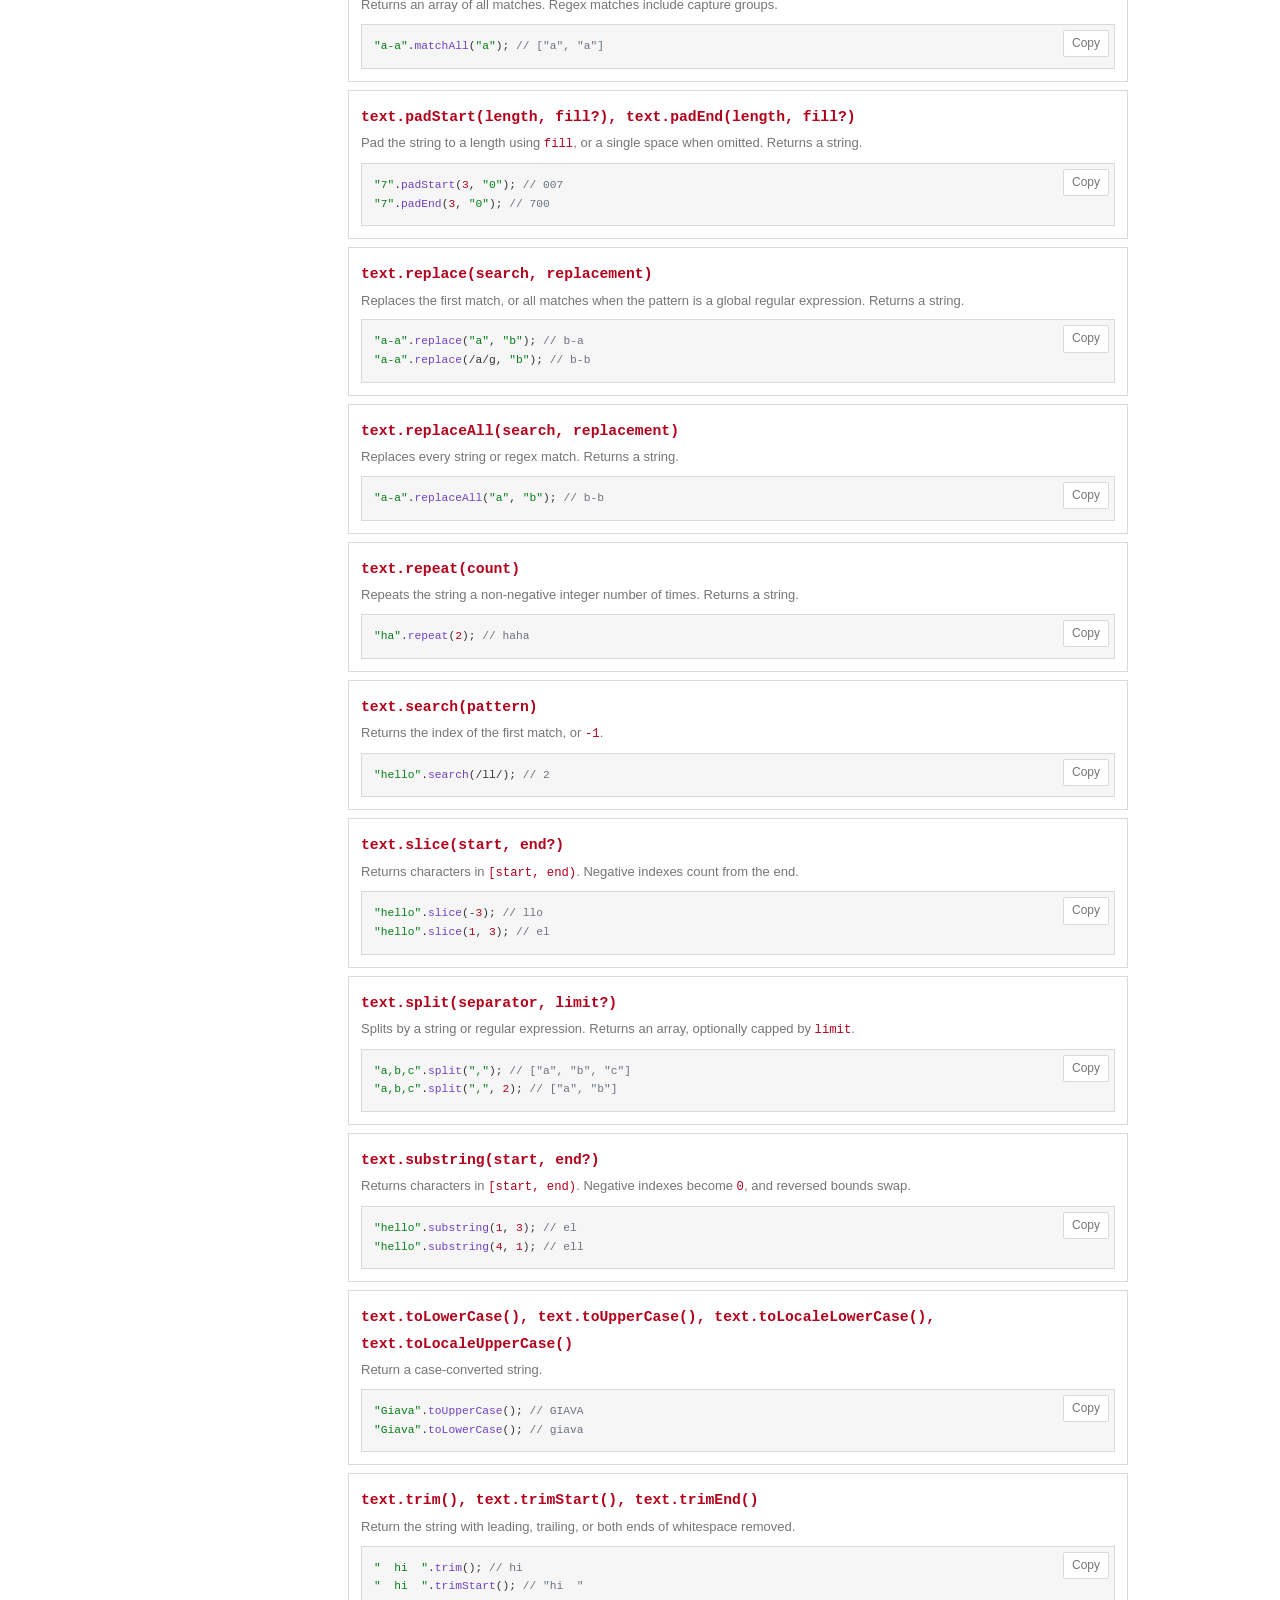
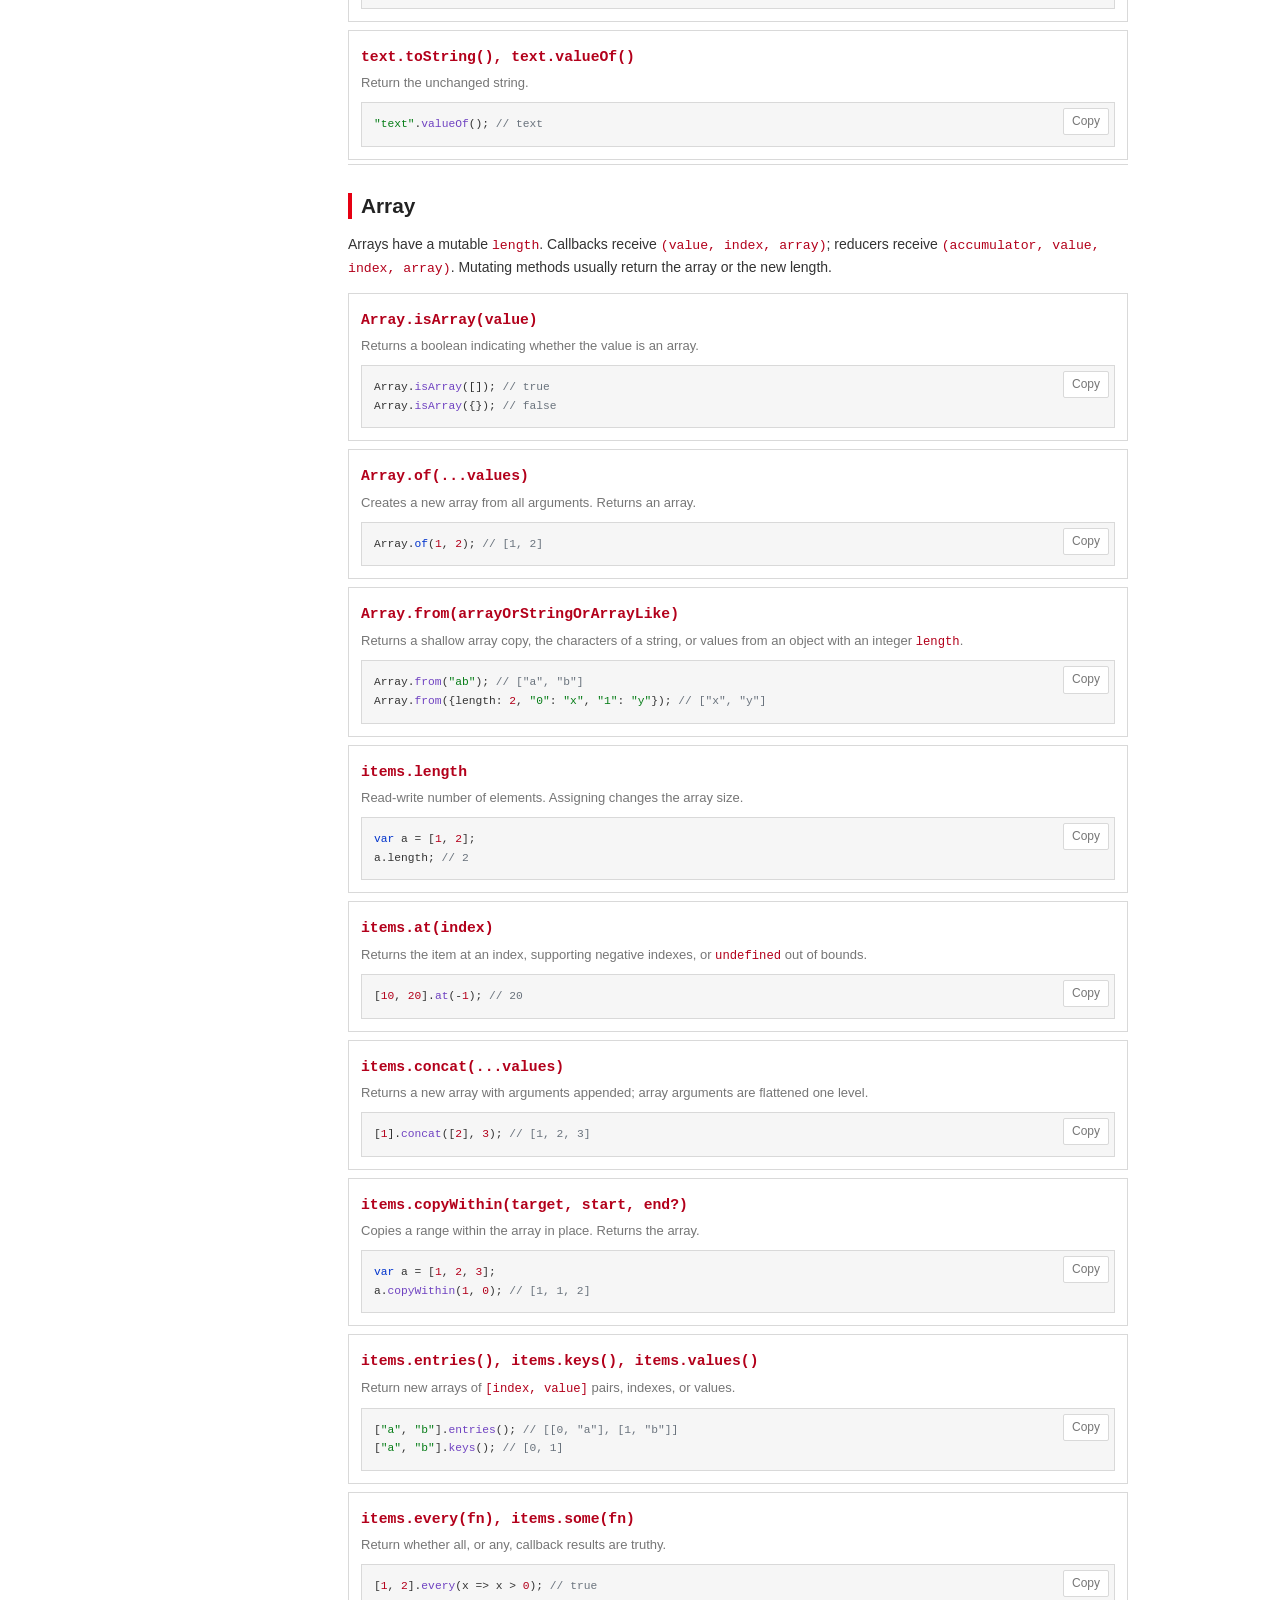
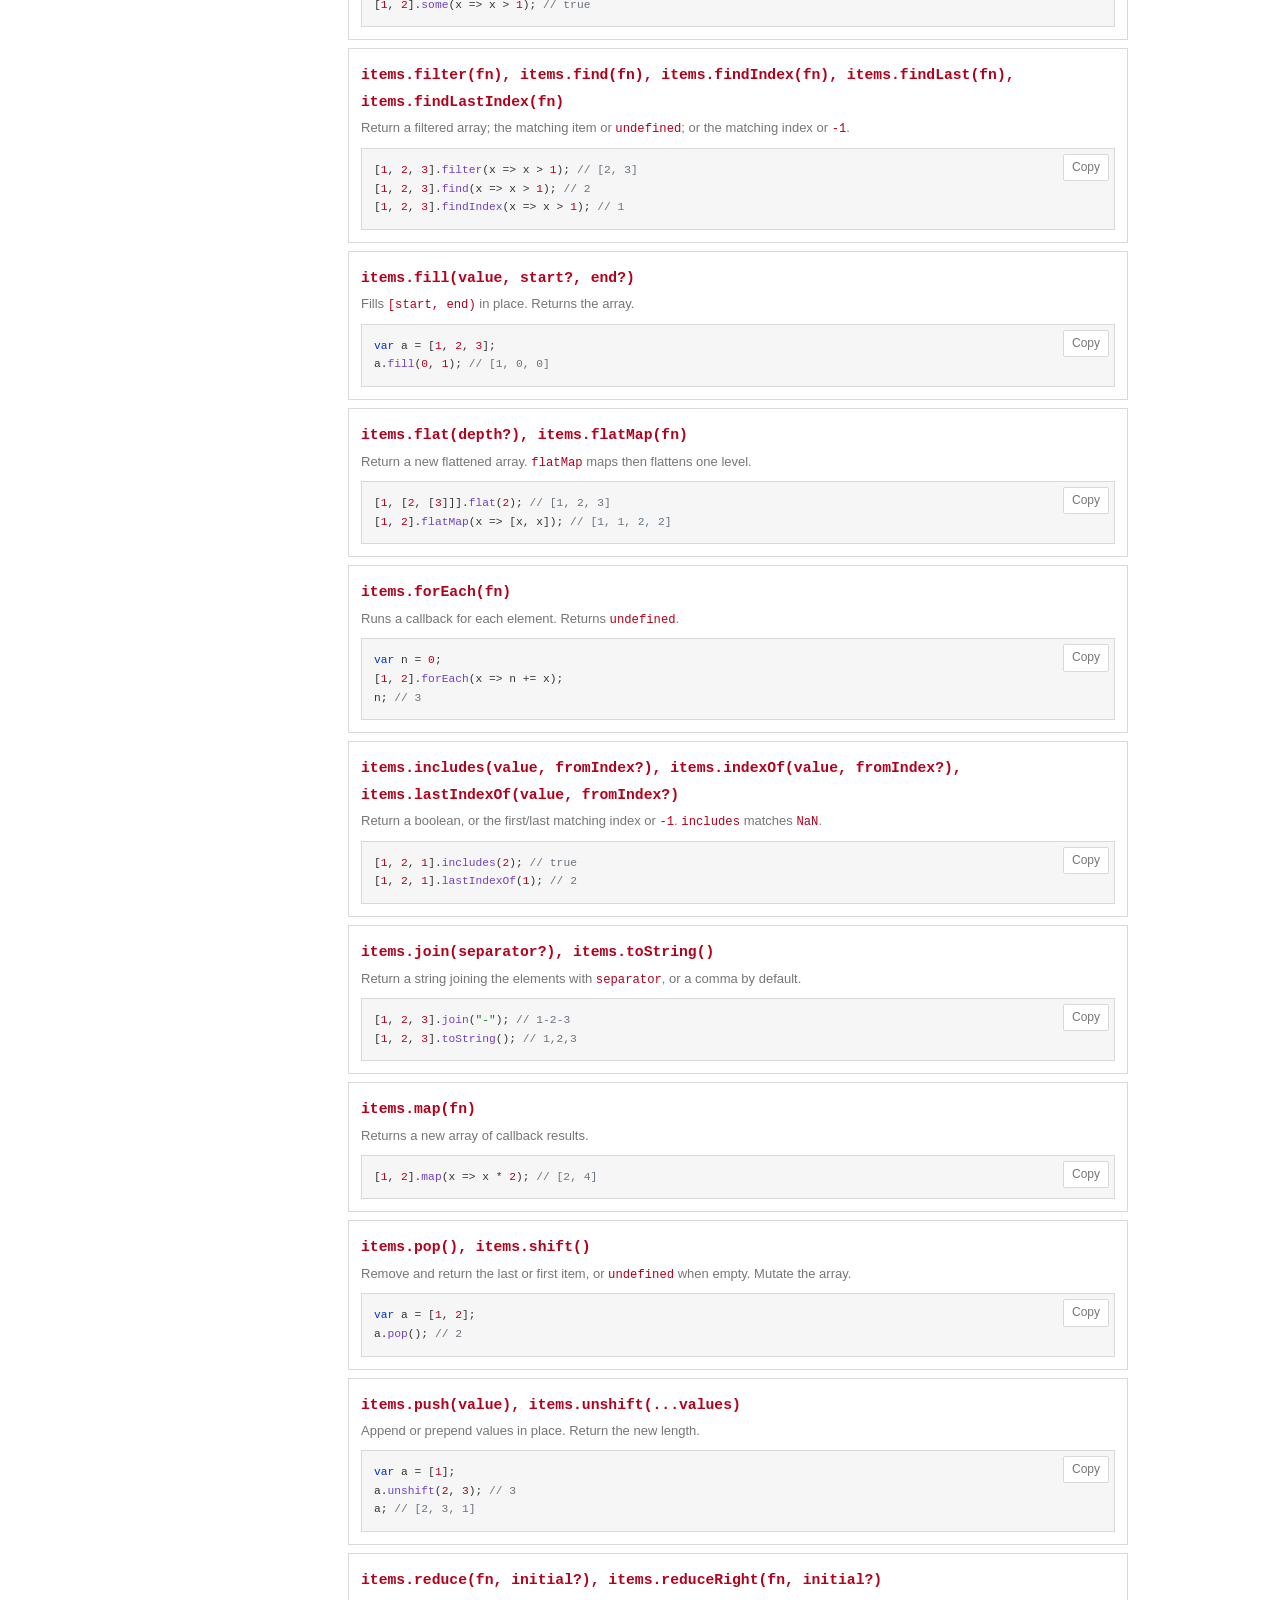
==== commit a2f513c2: "Update site for v0.11.0" ====
--- a/docs/index.html
+++ b/docs/index.html
@@ -32,6 +32,7 @@
         <a href="#date">Date and RegExp</a>
         <a href="#json">JSON and Errors</a>
         <a href="#host">File, Process, and Network</a>
+        <a href="#embedding">Embedding in Crystal</a>
         <a href="#compatibility">Compatibility</a>
       </nav>
     </aside>
@@ -426,6 +427,36 @@
             <pre><code>readLine(); // string from stdin, or "" at EOF</code></pre>
           </article>
           <article>
+            <h3><code>readAll()</code></h3>
+            <p>Reads all of standard input as one string. Result depends on input.</p>
+            <pre><code>readAll(); // complete stdin string</code></pre>
+          </article>
+          <article>
+            <h3><code>readAllLines()</code></h3>
+            <p>Reads all of standard input and splits it into an array of lines. Line endings are removed. Result
+              depends on input.</p>
+            <pre><code>readAllLines(); // array of stdin lines</code></pre>
+          </article>
+          <article>
+            <h3><code>sleep(ms)</code></h3>
+            <p>Blocks for a number of milliseconds. Returns <code>undefined</code>. Zero or negative values return
+              immediately.</p>
+            <pre><code>sleep(50); // undefined</code></pre>
+          </article>
+          <article>
+            <h3><code>parseArgs(argv)</code></h3>
+            <p>Parses an argument array into an object with <code>_</code> (positionals) and <code>flags</code>.
+              Supports <code>--flag</code>, <code>--key=value</code>, <code>--key value</code>, bundled short flags
+              (<code>-abc</code>), and <code>--</code> to end flag parsing. Repeated flags are last-wins; a value-less
+              long flag is <code>true</code>.</p>
+            <pre><code>var args = parseArgs(["--verbose", "--out=dist", "build.js"]);
+args.flags.verbose; // true
+args.flags.out; // "dist"
+args._; // ["build.js"]</code></pre>
+            <p>A long flag followed by a non-flag token consumes it as the value. Put positionals before a value-less
+              long flag, or use <code>--key=value</code>.</p>
+          </article>
+          <article>
             <h3><code>fetch(url, options?)</code></h3>
             <p>Performs a synchronous HTTP request. Returns an object with <code>status</code>, <code>ok</code>,
               <code>headers</code>, <code>text</code>, and <code>json</code>. It does not return a Promise.</p>
@@ -968,6 +999,66 @@
             <pre><code>File.append("out.txt", "\nmore"); // undefined</code></pre>
           </article>
           <article>
+            <h3><code>File.exists(path)</code></h3>
+            <p>Reports whether a path exists. Returns a boolean.</p>
+            <pre><code>File.exists("notes.txt"); // true or false</code></pre>
+          </article>
+          <article>
+            <h3><code>File.isDir(path)</code></h3>
+            <p>Reports whether a path is a directory. Returns a boolean.</p>
+            <pre><code>File.isDir("docs"); // true or false</code></pre>
+          </article>
+          <article>
+            <h3><code>File.size(path)</code></h3>
+            <p>Returns a file's size in bytes as a number. Files larger than 2 GiB are returned as a floating-point
+              number.</p>
+            <pre><code>File.size("notes.txt"); // size in bytes</code></pre>
+          </article>
+          <article>
+            <h3><code>File.listDir(path)</code></h3>
+            <p>Returns directory entry names (not full paths) as an array of strings.</p>
+            <pre><code>File.listDir("."); // array of entry names</code></pre>
+          </article>
+          <article>
+            <h3><code>File.mkdir(path)</code></h3>
+            <p>Creates a directory and any parents. Returns <code>undefined</code>.</p>
+            <pre><code>File.mkdir("out/cache"); // undefined</code></pre>
+          </article>
+          <article>
+            <h3><code>File.remove(path)</code></h3>
+            <p>Deletes a file, or a directory and its contents. Returns <code>undefined</code>.</p>
+            <pre><code>File.remove("out/cache"); // undefined</code></pre>
+          </article>
+          <article>
+            <h3><code>File.rename(from, to)</code></h3>
+            <p>Moves or renames a file or directory. Returns <code>undefined</code>.</p>
+            <pre><code>File.rename("old.txt", "new.txt"); // undefined</code></pre>
+          </article>
+          <article>
+            <h3><code>File.copy(from, to)</code></h3>
+            <p>Copies a file. Returns <code>undefined</code>.</p>
+            <pre><code>File.copy("notes.txt", "notes.bak"); // undefined</code></pre>
+          </article>
+          <article>
+            <h3><code>File.glob(pattern)</code></h3>
+            <p>Returns paths matching a glob pattern such as <code>*.log</code>. Returns an array of strings.</p>
+            <pre><code>File.glob("logs/*.log"); // array of matching paths</code></pre>
+          </article>
+          <article>
+            <h3><code>Path.join(...parts)</code></h3>
+            <p>Joins path segments using the host separator. Returns a string.</p>
+            <pre><code>Path.join("logs", "app.log"); // joined path string</code></pre>
+          </article>
+          <article>
+            <h3><code>Path.dirname(p), Path.basename(p), Path.extname(p), Path.resolve(p)</code></h3>
+            <p>Decompose and resolve paths. <code>dirname</code> returns the parent directory, <code>basename</code>
+              the final segment, <code>extname</code> the extension including the dot, and <code>resolve</code> the
+              absolute path from the current directory.</p>
+            <pre><code>Path.basename("logs/app.log"); // "app.log"
+Path.extname("logs/app.log"); // ".log"
+Path.resolve("."); // absolute path string</code></pre>
+          </article>
+          <article>
             <h3><code>process.argv</code></h3>
             <p>Program argument string array.</p>
             <pre><code>process.argv; // argument array</code></pre>
@@ -994,6 +1085,56 @@
             <pre><code>fetch("https://example.com").ok; // boolean</code></pre>
           </article>
         </div>
+      </section>
+
+      <!-- Embedding -->
+      <section id="embedding" class="doc-section">
+        <h2>Embedding in Crystal</h2>
+        <p class="note">GiavaScript can be used as a Crystal shard. Values cross the boundary with the explicit
+          <code>Value</code> union; there is no automatic bridging to arbitrary Crystal objects.</p>
+        <div class="api-grid">
+          <article>
+            <h3><code>Interpreter#eval_value(source)</code></h3>
+            <p>Evaluates GiavaScript and returns the last expression as a <code>Value</code>. Raises
+              <code>ExecutionError</code> on failure.</p>
+            <pre><code>engine.eval_value("1 + 1"); # 2</code></pre>
+          </article>
+          <article>
+            <h3><code>Interpreter#set(name, value), Interpreter#get(name)</code></h3>
+            <p>Writes and reads global bindings. <code>get</code> returns <code>undefined</code> for an unknown name.</p>
+            <pre><code>engine.set("answer", 42)
+engine.get("answer") # 42</code></pre>
+          </article>
+          <article>
+            <h3><code>Interpreter#register(name) { |args| ... }</code></h3>
+            <p>Exposes a host function to GiavaScript. The block receives an argument array and returns a
+              <code>Value</code>.</p>
+            <pre><code>engine.register("double") do |args|
+  args[0].as(Int32) * 2
+end
+engine.eval_value("double(21)") # 42</code></pre>
+          </article>
+          <article>
+            <h3><code>Interpreter#call(name, args)</code></h3>
+            <p>Calls a registered host function or a function defined in GiavaScript.</p>
+            <pre><code>engine.call("double", [21] of GiavaScript::Value) # 42</code></pre>
+          </article>
+          <article>
+            <h3><code>Interpreter.new(capabilities: [...])</code></h3>
+            <p>Scopes optional host APIs. Use <code>:file</code> for <code>File</code>/<code>Path</code>,
+              <code>:fetch</code> for network access, and <code>:process</code> for process control. Omitting
+              <code>capabilities</code> keeps the full CLI set. This selects capabilities; it is not a security
+              boundary against malicious native code.</p>
+            <pre><code>engine = GiavaScript::Interpreter.new(capabilities: [:console, :math, :json])
+engine.eval_value("typeof File") # "undefined"</code></pre>
+          </article>
+        </div>
+        <h3>Install</h3>
+        <pre><code>dependencies:
+  giavascript:
+    github: GiavaScript/GiavaScript</code></pre>
+        <p>Then <code>require "giavascript"</code> and create an <code>Interpreter</code>. <code>eval</code> remains
+          available for CLI-style diagnostic strings, while <code>eval_value</code> returns typed values.</p>
       </section>
 
       <!-- Compatibility -->
@@ -1013,7 +1154,7 @@
     </main>
   </div>
   <footer class="footer">
-    GiavaScript v0.9.0 &middot; <a href="https://github.com/GiavaScript/GiavaScript">Source</a> &middot;
+    GiavaScript v0.11.0 &middot; <a href="https://github.com/GiavaScript/GiavaScript">Source</a> &middot;
     <a href="../">Home</a>
   </footer>
   <script src="docs.js"></script>
